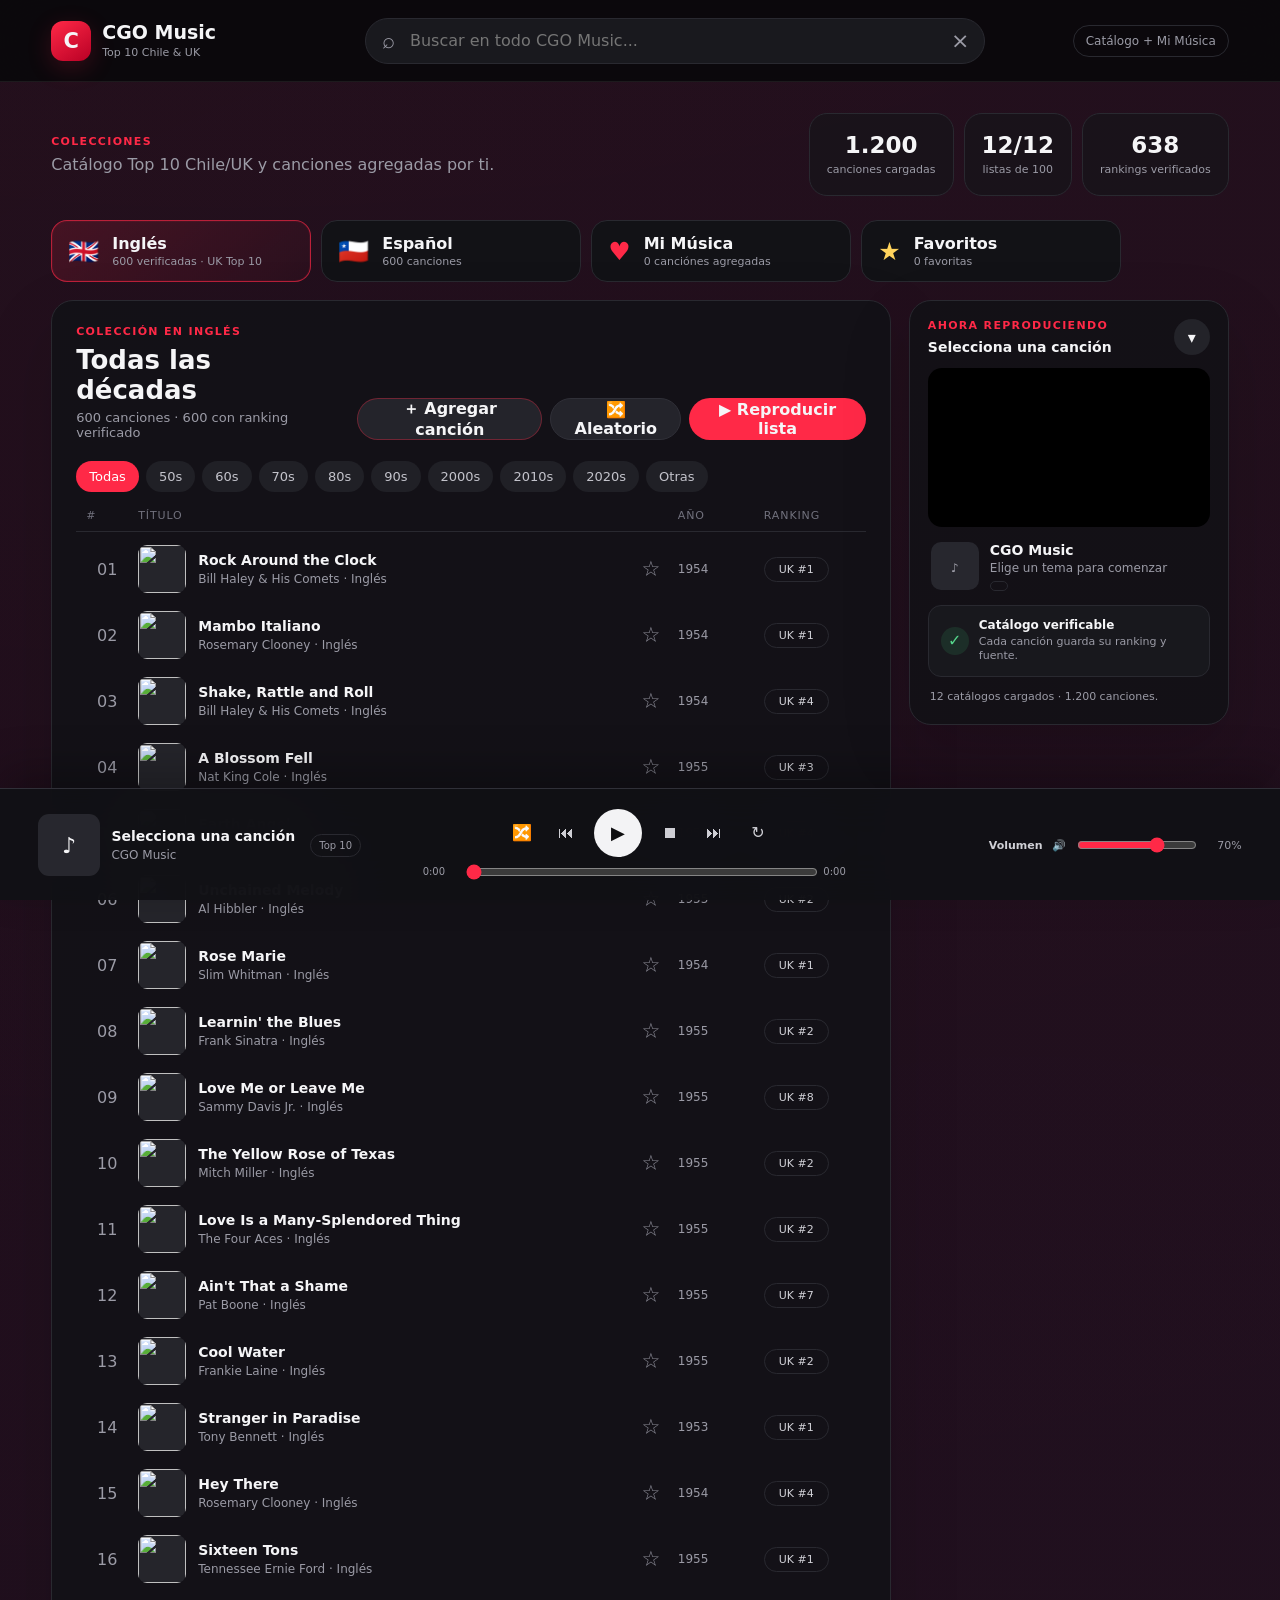
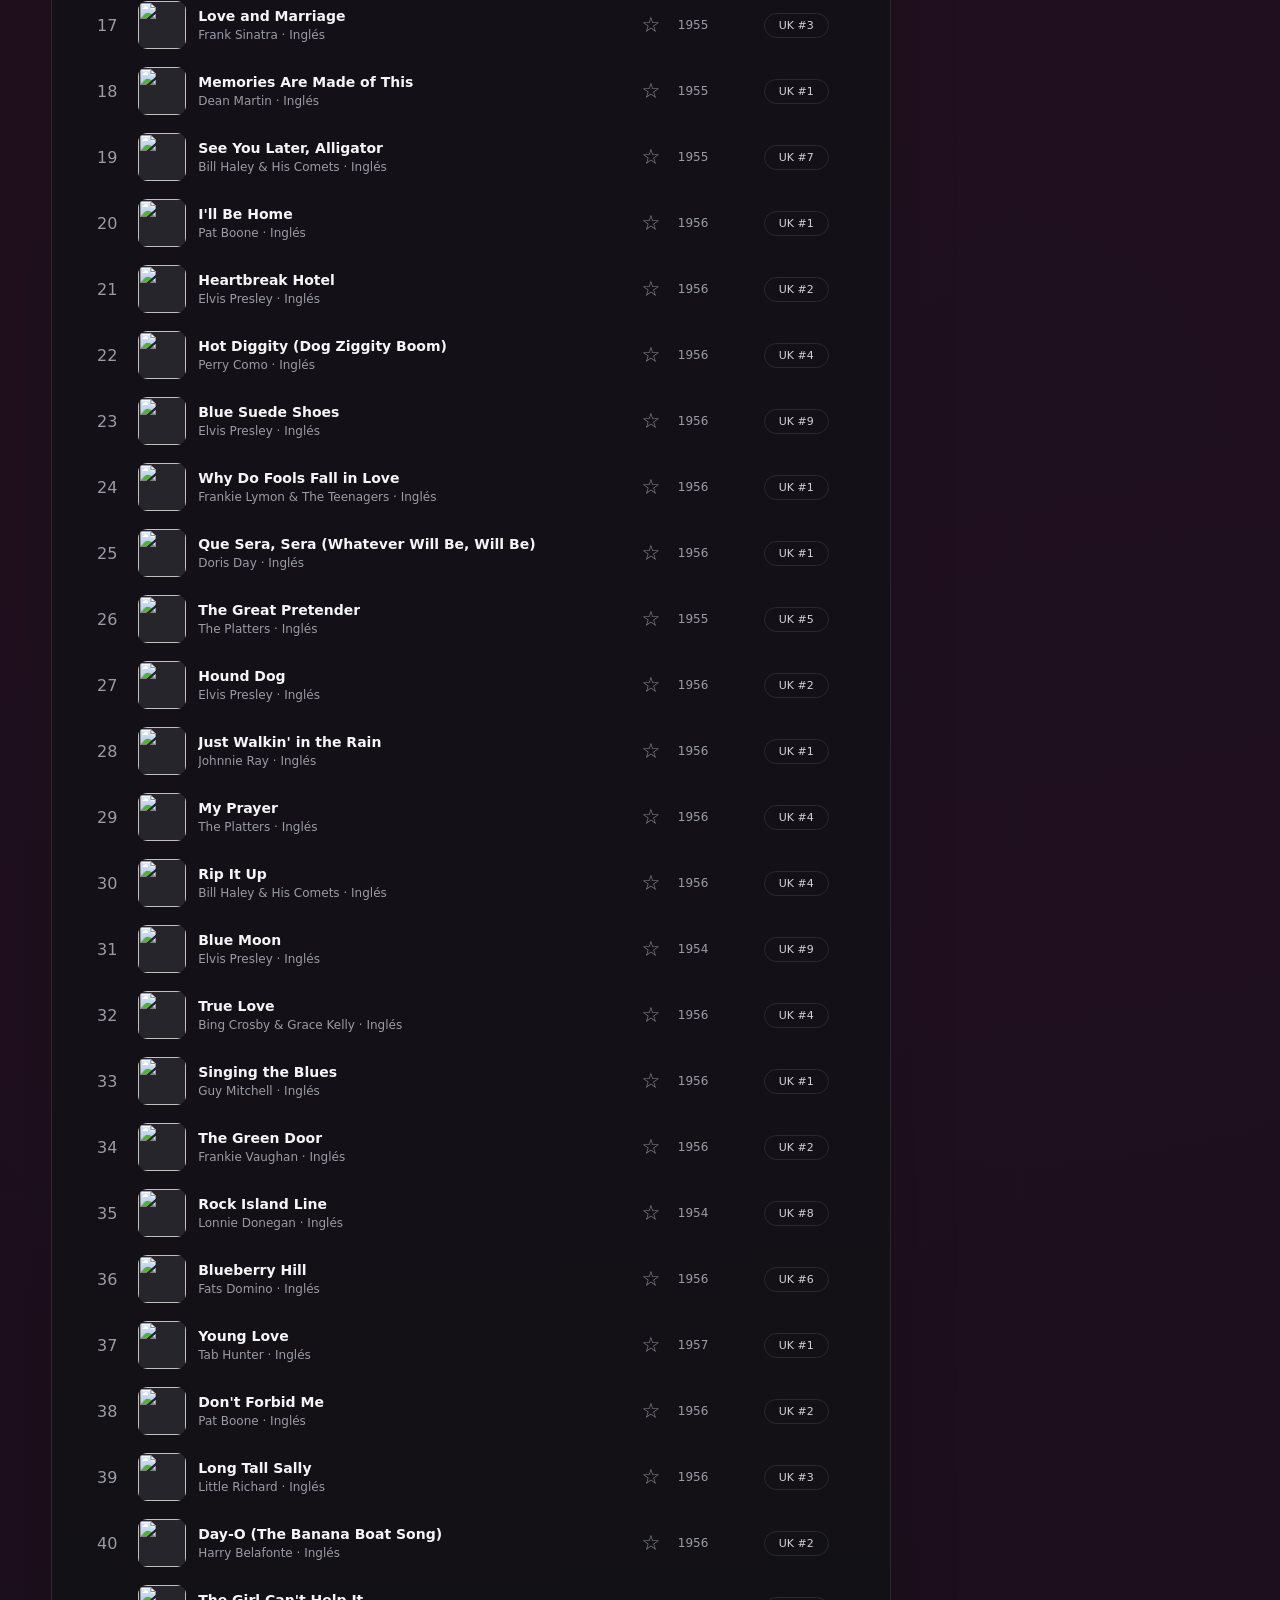
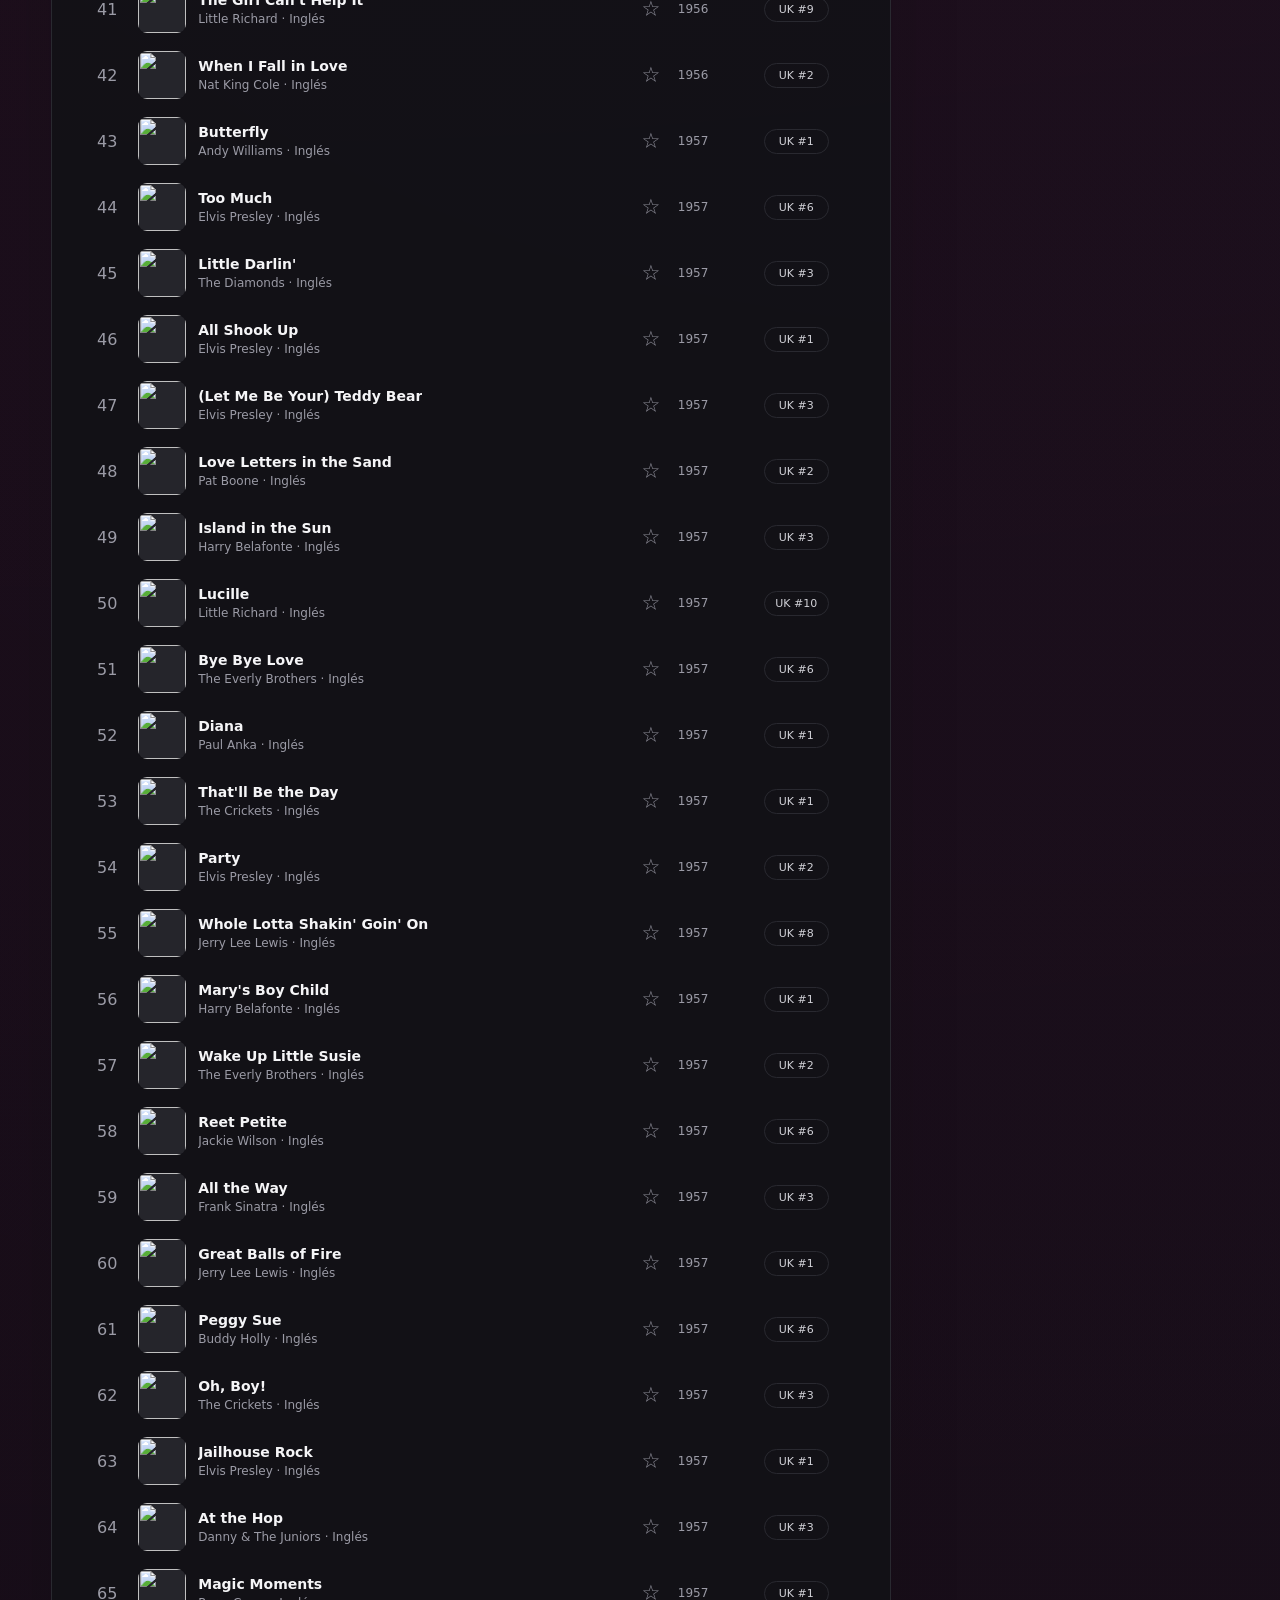
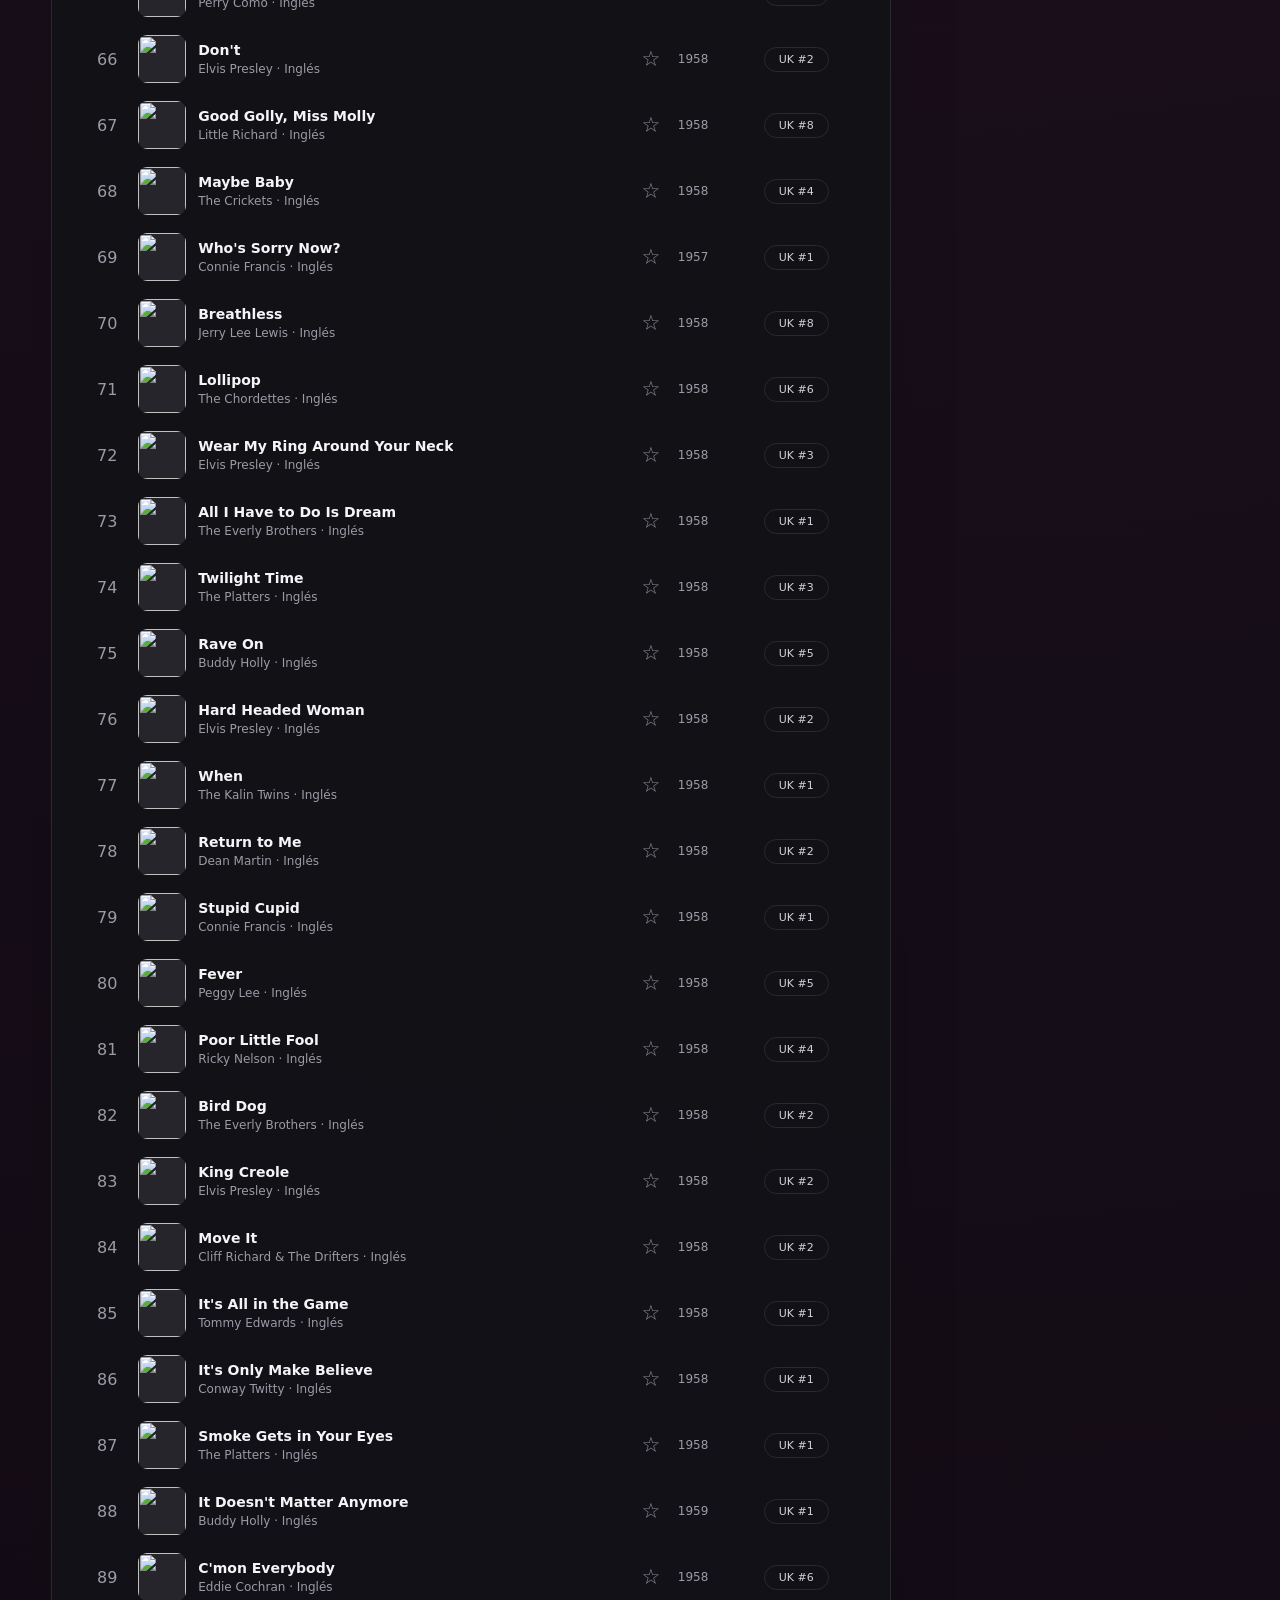
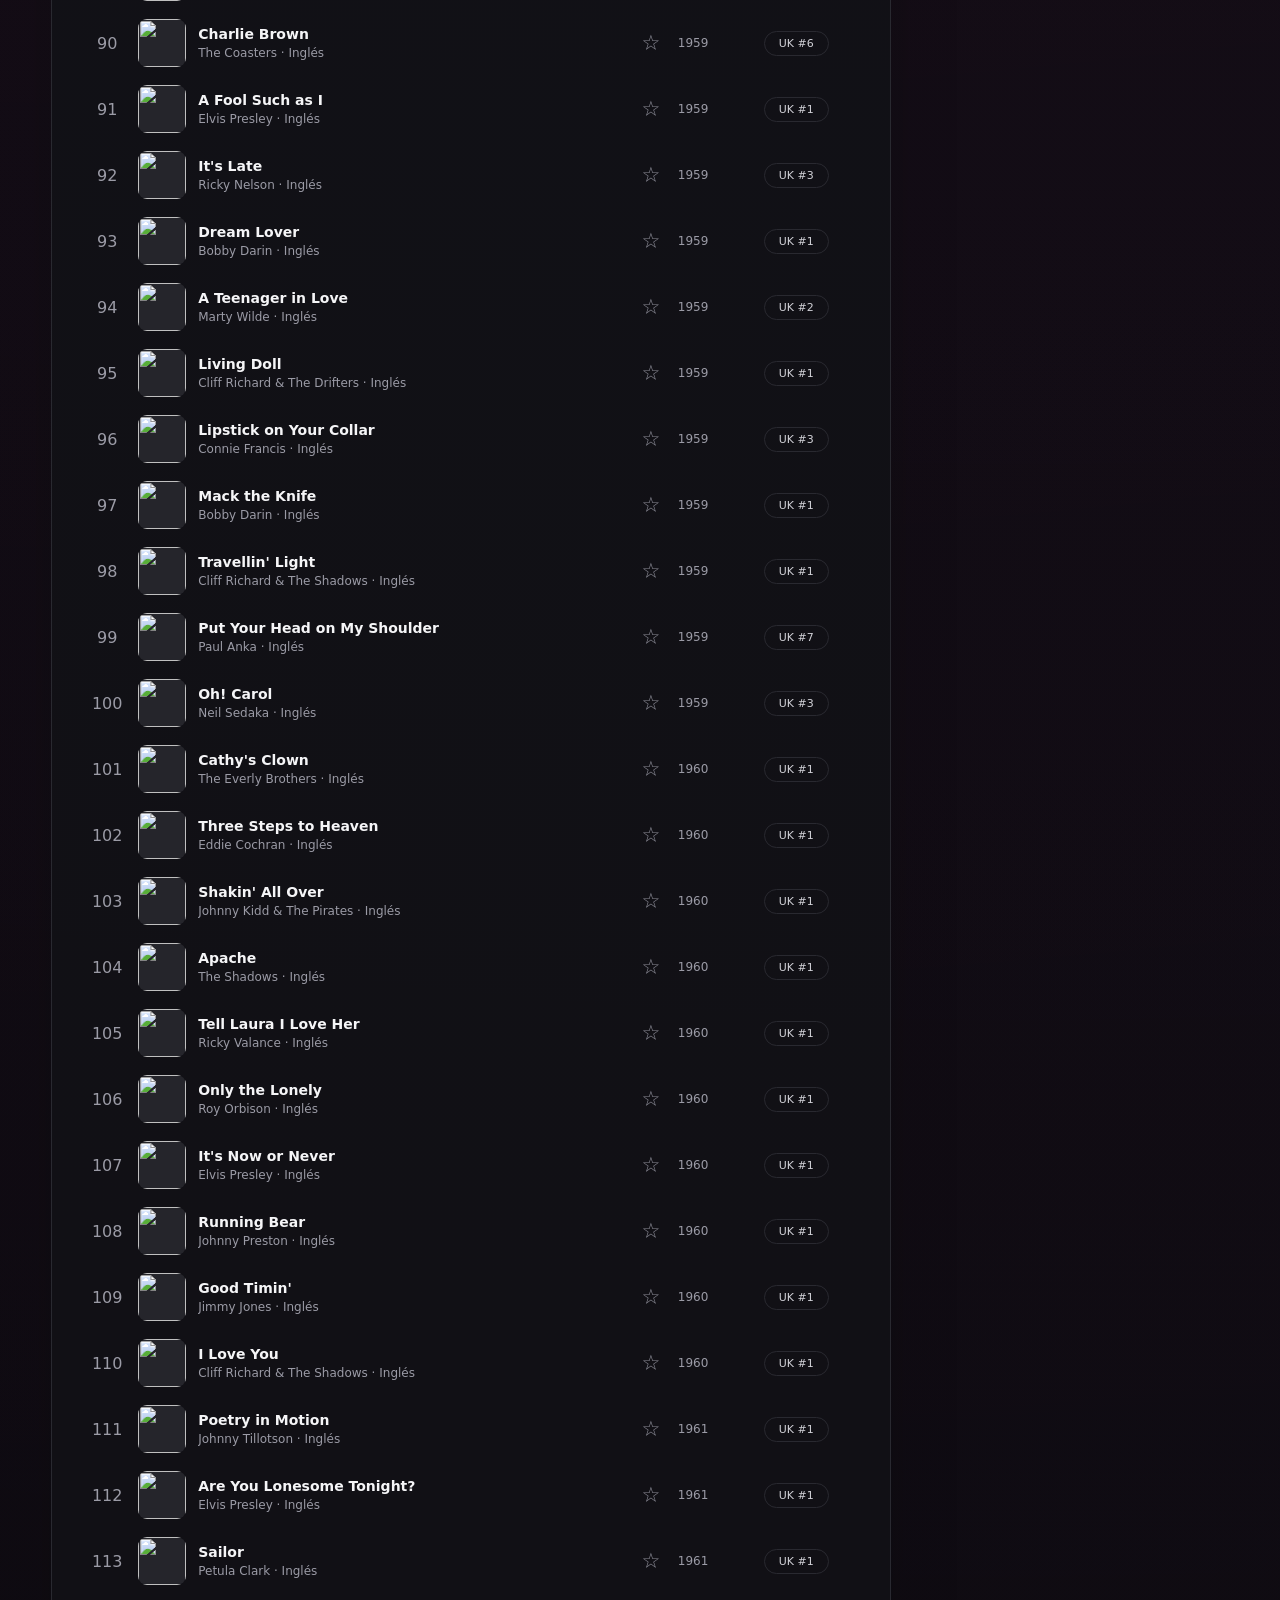
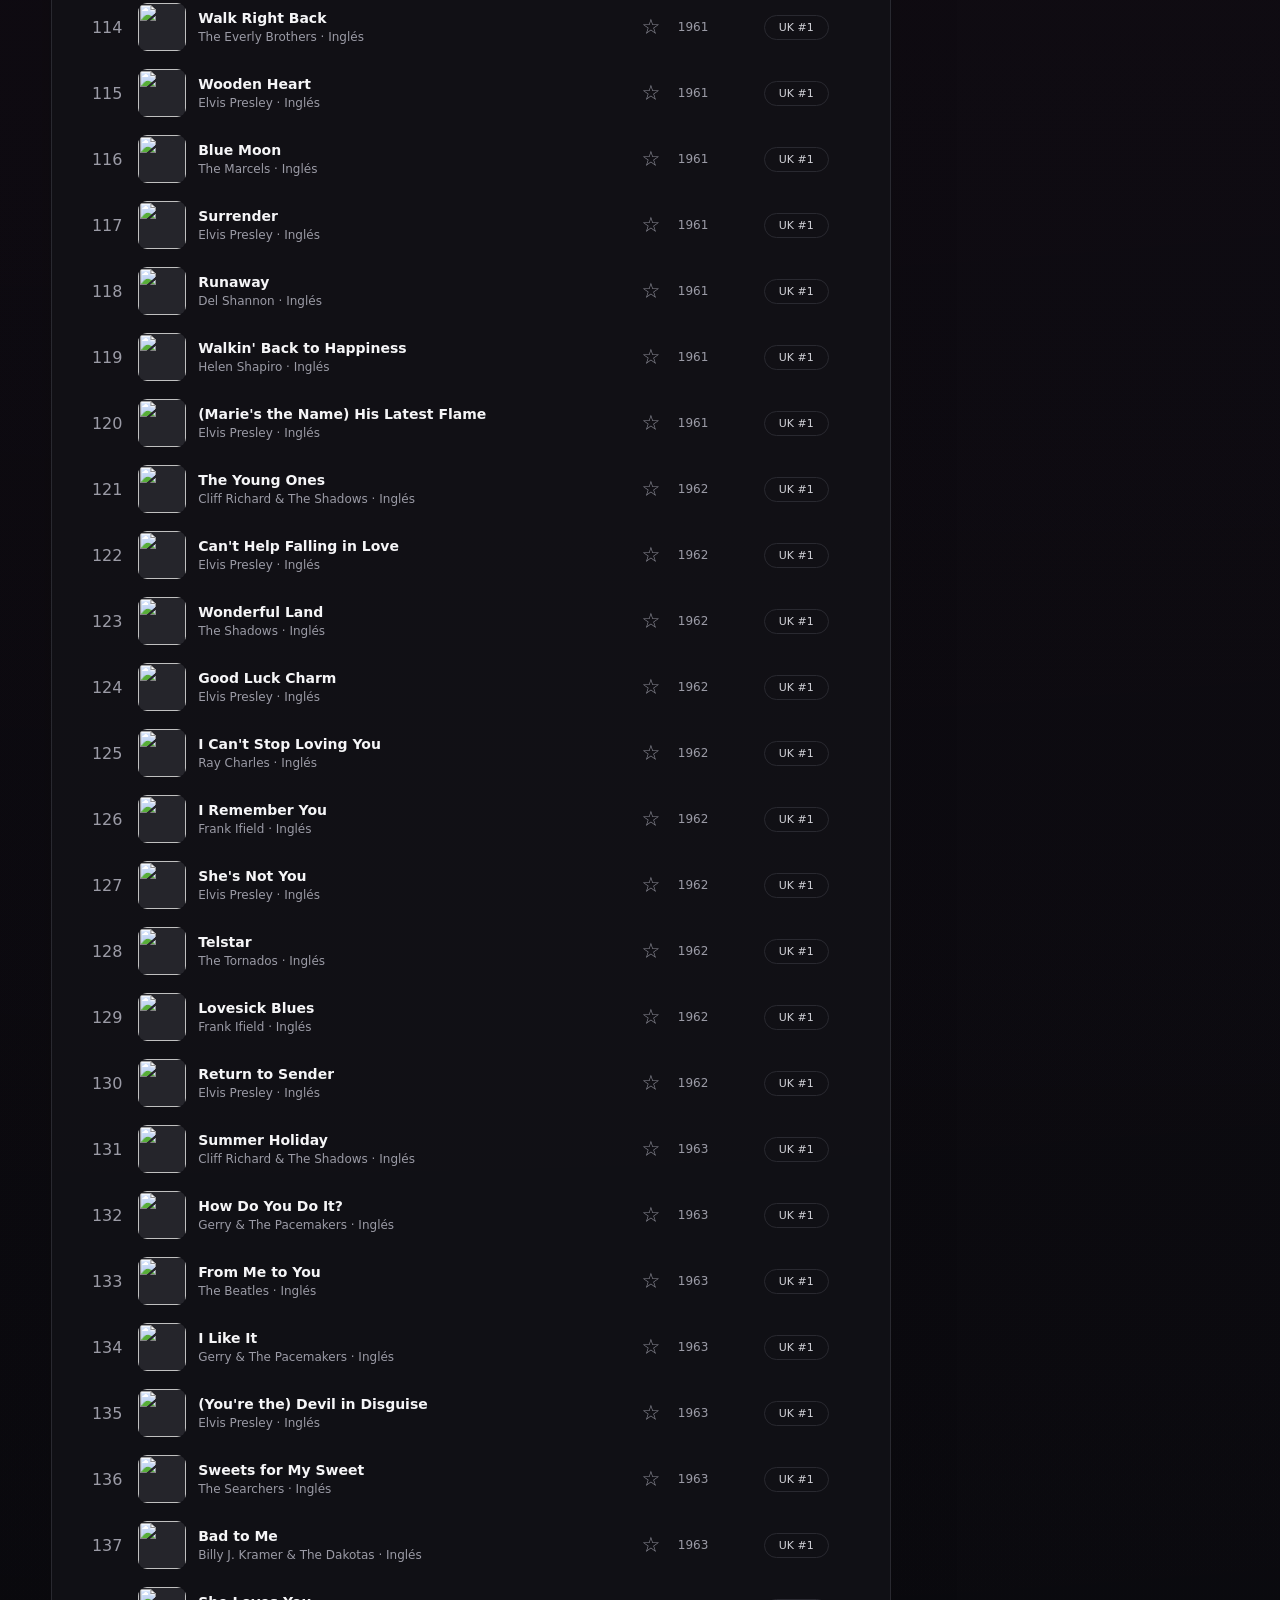
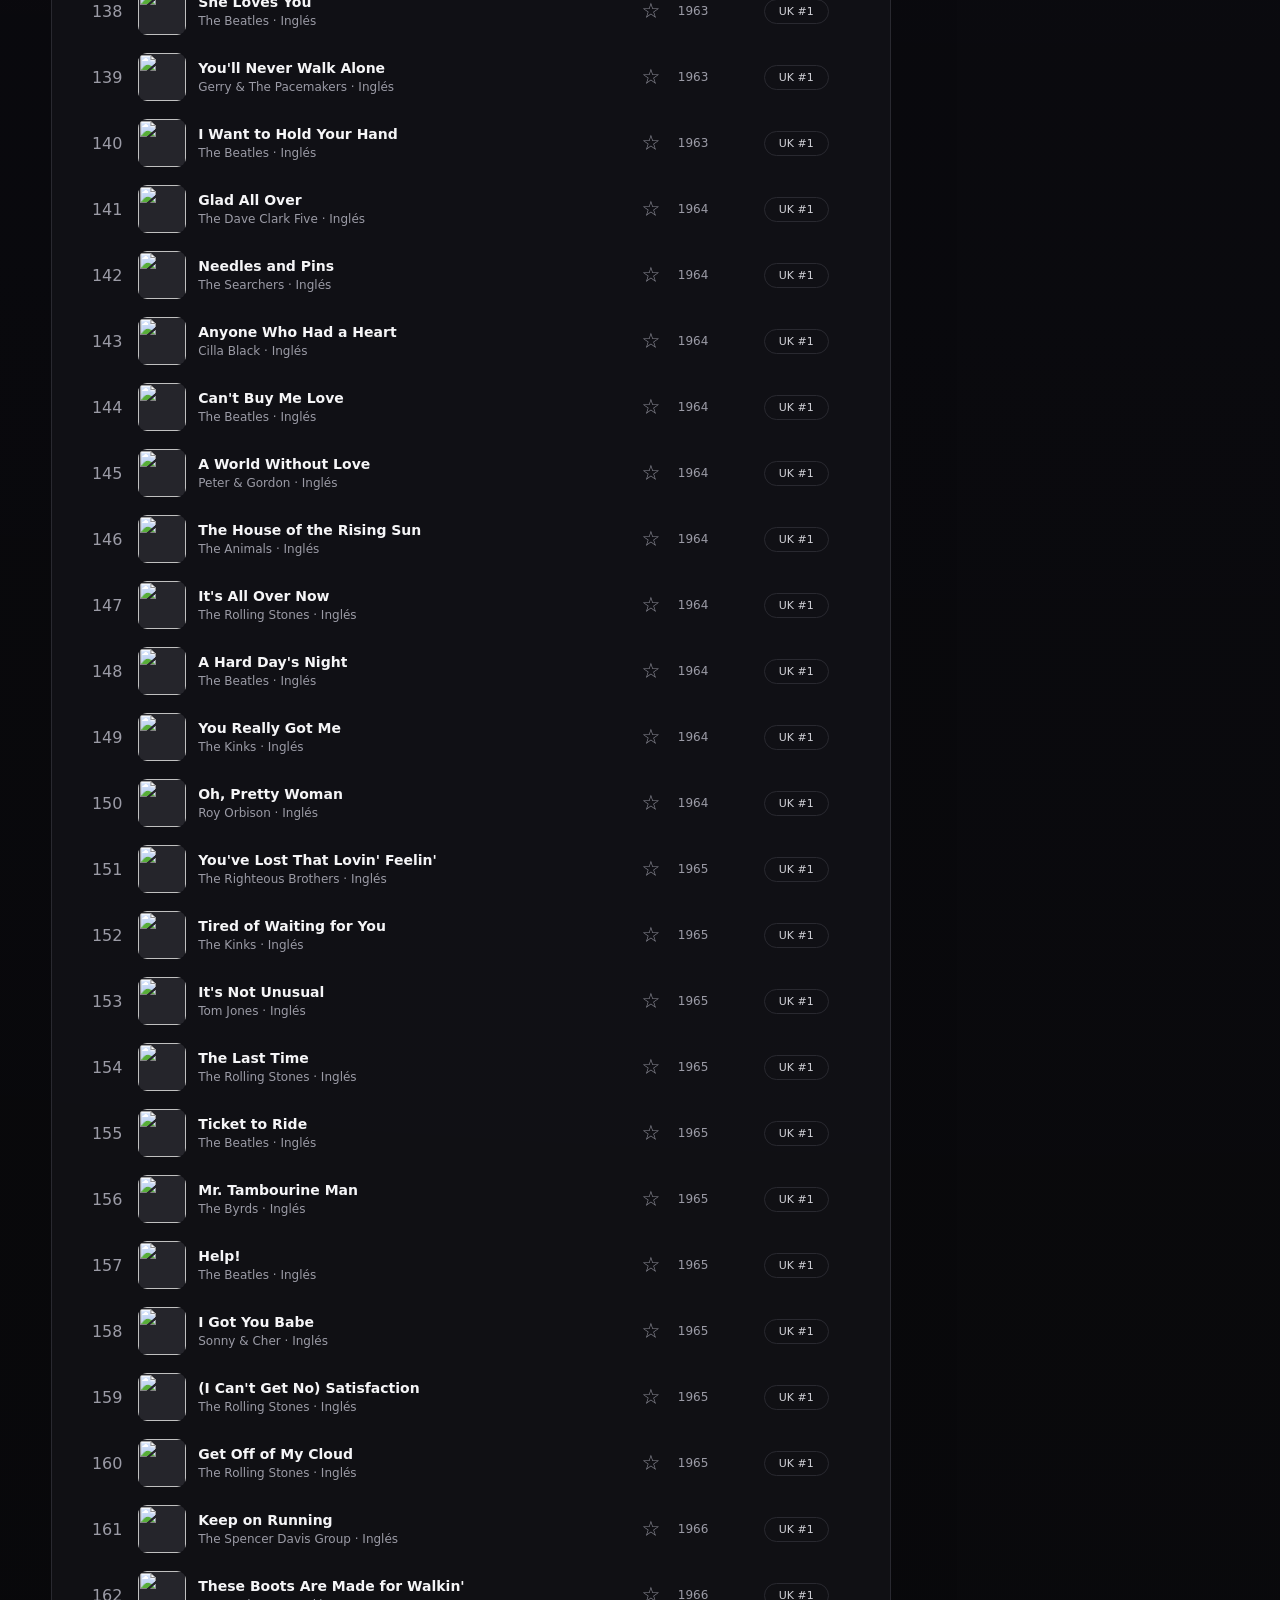
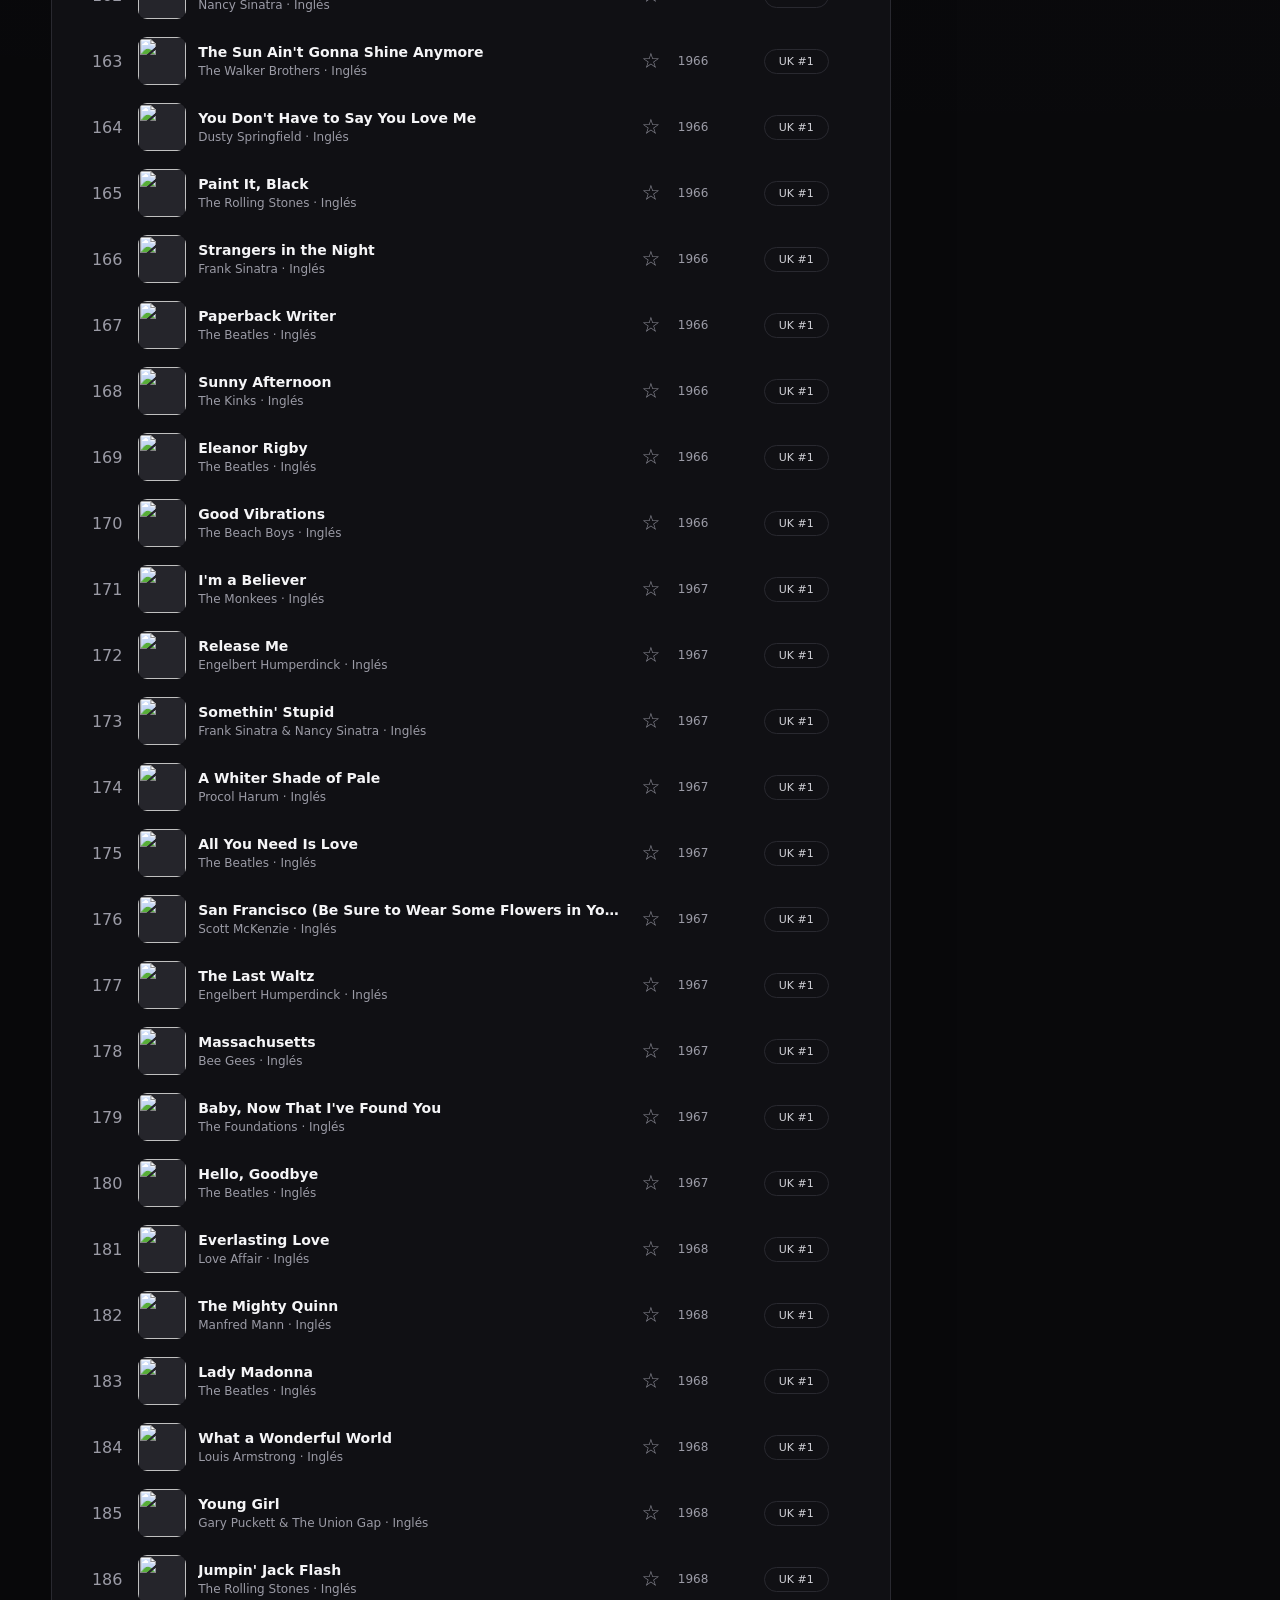
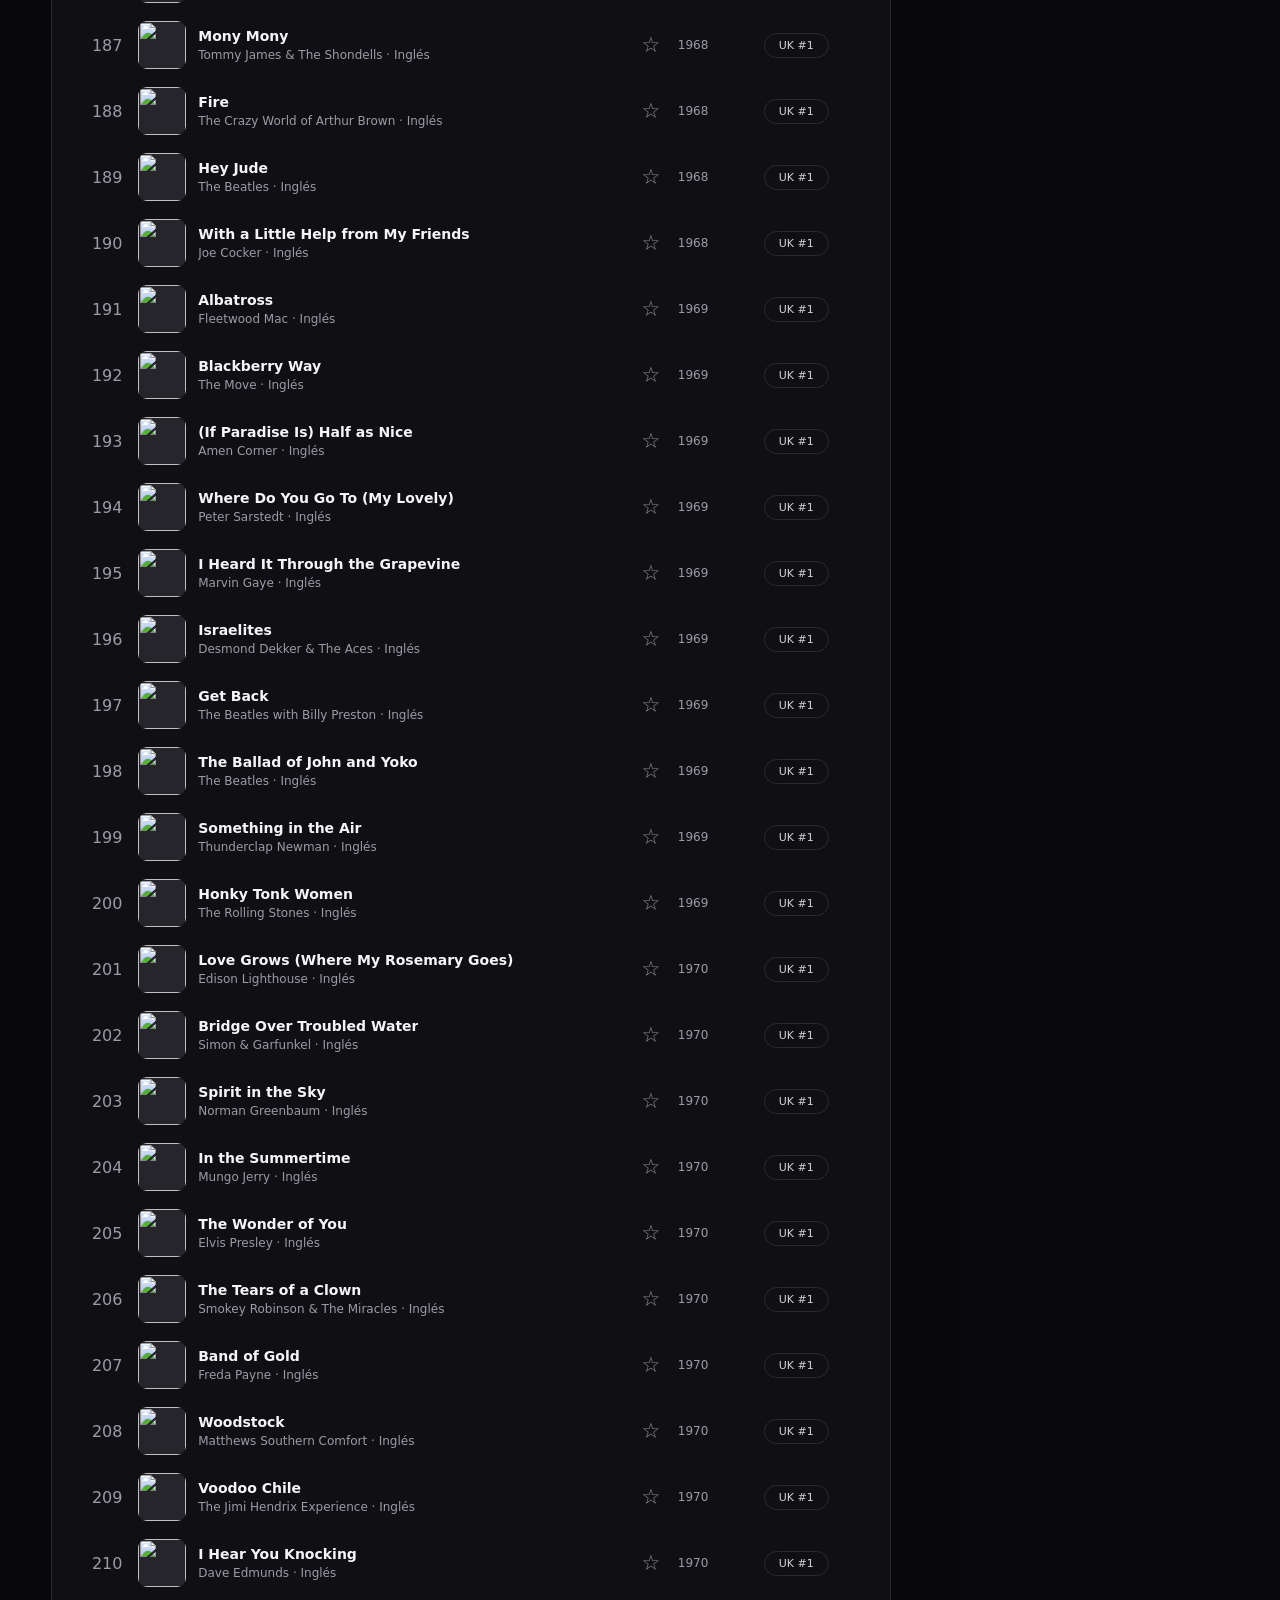
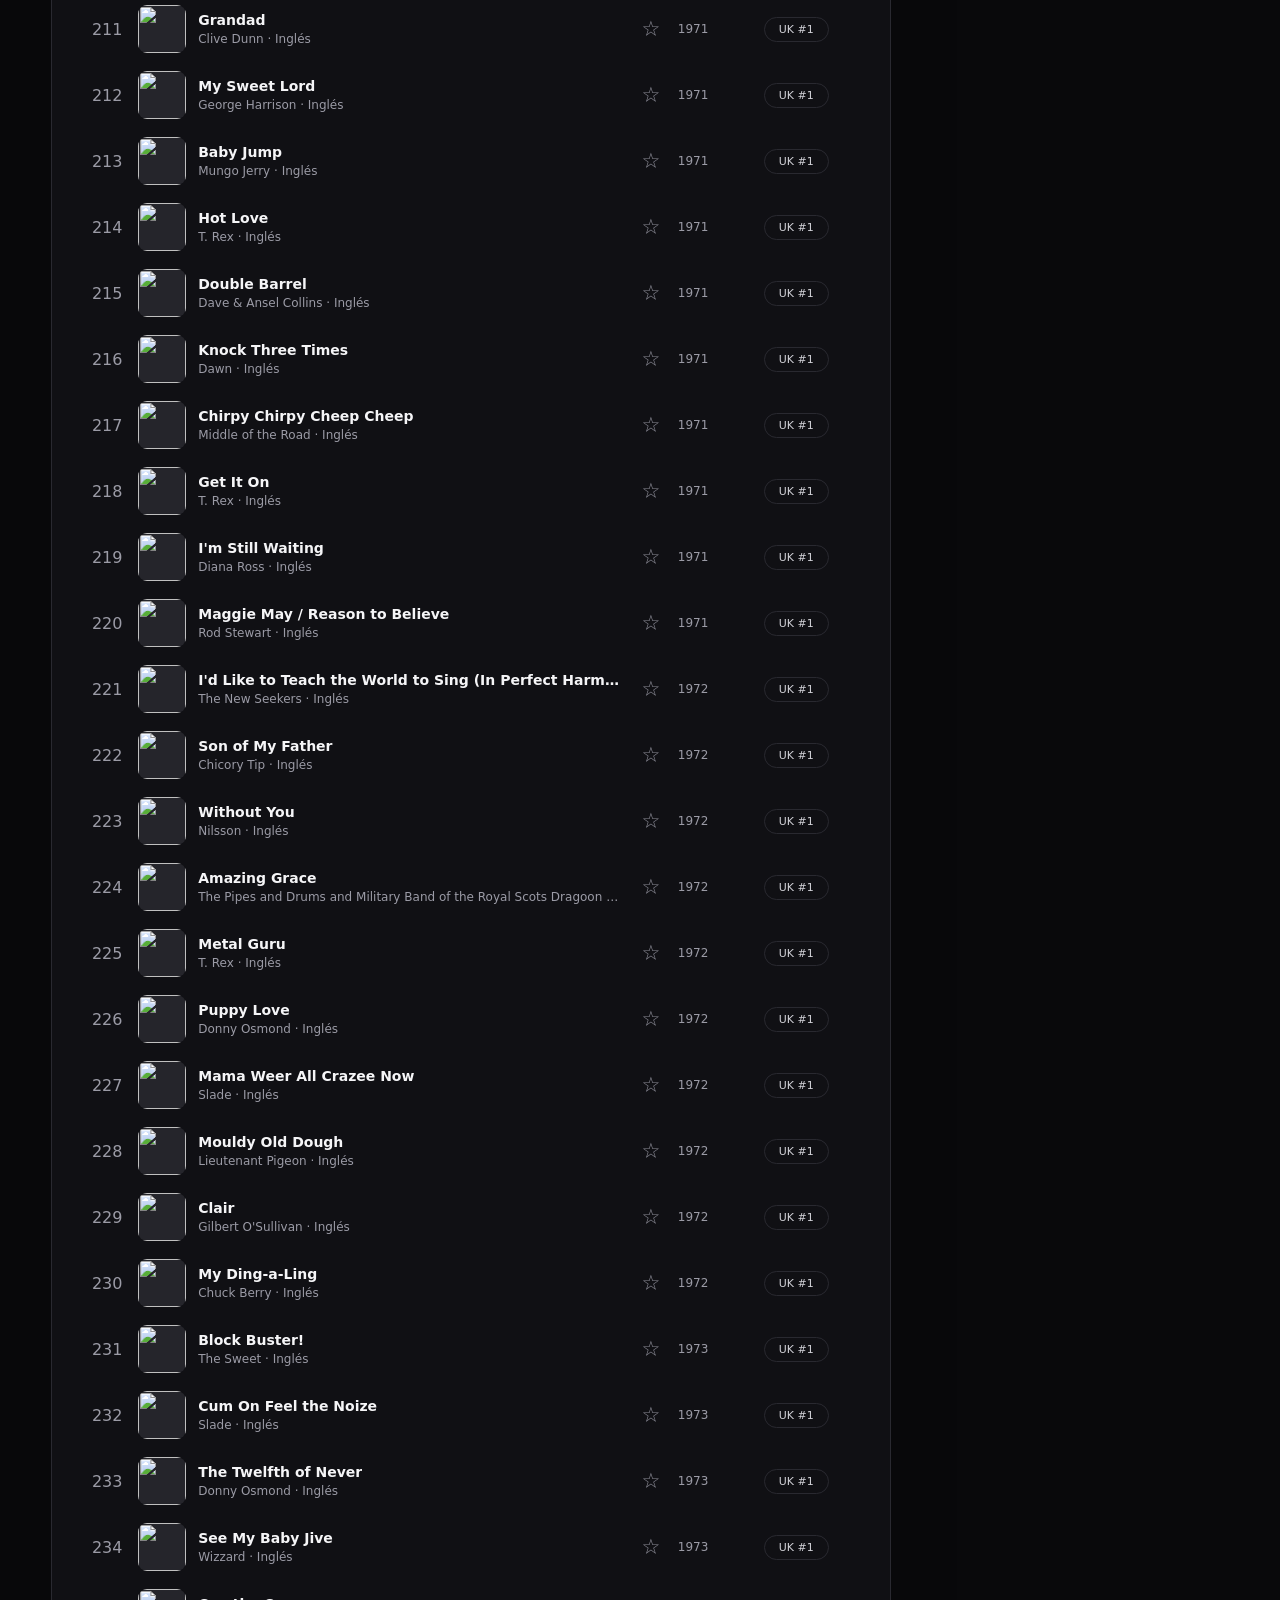
==== index.html @ b08fd357 "Add files via upload" ====
<!DOCTYPE html>
<html lang="es">
<head>
  <meta charset="UTF-8">
  <meta name="viewport" content="width=device-width, initial-scale=1.0">
  <meta name="referrer" content="strict-origin-when-cross-origin">
  <meta name="theme-color" content="#0b0b0e">
  <meta name="mobile-web-app-capable" content="yes">
  <meta name="apple-mobile-web-app-capable" content="yes">
  <meta name="apple-mobile-web-app-status-bar-style" content="black-translucent">
  <meta name="apple-mobile-web-app-title" content="CGO Music">
  <meta name="application-name" content="CGO Music">
  <meta name="description" content="CGO Music: catálogo musical por décadas con Mi Música y reproductor híbrido de audio y YouTube.">
  <title>CGO Music</title>
  <link rel="manifest" href="manifest.webmanifest">
  <link rel="apple-touch-icon" href="icons/apple-touch-icon.png">
  <link rel="icon" type="image/png" sizes="192x192" href="icons/icon-192.png">
  <link rel="stylesheet" href="css/styles.css">
</head>
<body>
  <header class="app-header">
    <a class="brand" href="#" aria-label="CGO Music">
      <span class="brand-mark">C</span>
      <span>
        <strong>CGO Music</strong>
        <small>Top 10 Chile & UK</small>
      </span>
    </a>

    <div class="search-wrap">
      <span class="search-icon">⌕</span>
      <input id="searchInput" type="search"
             placeholder="Buscar en todo CGO Music..."
             autocomplete="off" aria-label="Buscar canción o artista">
      <button id="clearSearchBtn" class="clear-search" type="button" title="Limpiar búsqueda">×</button>
    </div>

    <div class="header-badge">Catálogo + Mi Música</div>
  </header>

  <main class="app-main">
    <section class="hero">
      <div class="hero-copy">
        <span class="eyebrow">COLECCIONES</span>
        <p>Catálogo Top 10 Chile/UK y canciones agregadas por ti.</p>
      </div>
      <div class="hero-stats">
        <div><strong id="catalogTotal">0</strong><span>canciones cargadas</span></div>
        <div><strong id="catalogLists">0/12</strong><span>listas de 100</span></div>
        <div><strong id="verifiedTotal">0</strong><span>rankings verificados</span></div>
      </div>
    </section>

    <nav class="collection-tabs" aria-label="Colecciones por idioma">
      <button class="collection-tab active" data-language="english">
        <span class="flag">🇬🇧</span>
        <span><strong>Inglés</strong><small>600 verificadas · UK Top 10</small></span>
      </button>
      <button class="collection-tab" data-language="spanish">
        <span class="flag">🇨🇱</span>
        <span><strong>Español</strong><small>600 canciones</small></span>
      </button>
      <button class="collection-tab" data-language="custom">
        <span class="flag">♥</span>
        <span><strong>Mi Música</strong><small id="customTabCount">0 canciones agregadas</small></span>
      </button>
      <button class="collection-tab" data-language="favorites">
        <span class="flag">★</span>
        <span><strong>Favoritos</strong><small id="favoritesTabCount">0 favoritas</small></span>
      </button>
    </nav>

    <section class="content-grid">
      <div class="library-card">
        <div class="library-toolbar">
          <div>
            <span class="eyebrow" id="collectionEyebrow">COLECCIÓN EN INGLÉS</span>
            <h2 id="libraryTitle">Todas las décadas</h2>
            <p id="songCount">0 canciones</p>
          </div>
          <div class="toolbar-actions">
            <button id="addSongBtn" class="secondary-btn add-song-btn" type="button">＋ Agregar canción</button>
            <button id="importSongsBtn" class="secondary-btn personal-only-action" type="button" hidden>Importar JSON</button>
            <button id="exportSongsBtn" class="secondary-btn personal-only-action" type="button" hidden>Exportar JSON</button>
            <button id="shuffleAllBtn" class="secondary-btn" type="button">🔀 Aleatorio</button>
            <button id="playAllBtn" class="primary-btn" type="button">▶ Reproducir lista</button>
          </div>
        </div>

        <div class="decade-tabs" id="decadeTabs">
          <button class="decade active" data-decade="all">Todas</button>
          <button class="decade" data-decade="50s">50s</button>
          <button class="decade" data-decade="60s">60s</button>
          <button class="decade" data-decade="70s">70s</button>
          <button class="decade" data-decade="80s">80s</button>
          <button class="decade" data-decade="90s">90s</button>
          <button class="decade" data-decade="2000s">2000s</button>
          <button class="decade custom-decade" data-decade="2010s">2010s</button>
          <button class="decade custom-decade" data-decade="2020s">2020s</button>
          <button class="decade custom-decade" data-decade="other">Otras</button>
        </div>

        <div class="list-head">
          <span>#</span><span>Título</span><span>Año</span><span>Ranking</span>
        </div>
        <div id="songList" class="song-list"></div>

        <div id="emptyState" class="empty-state" hidden>
          <div class="empty-icon">♫</div>
          <h3>No encontramos canciones</h3>
          <p>Prueba otra década, colección o búsqueda.</p>
          <button id="emptyAddBtn" class="secondary-btn empty-add-btn" type="button" hidden>＋ Buscar en YouTube y agregar</button>
        </div>
      </div>

      <aside class="video-card">
        <div class="video-card-head">
          <div>
            <span class="eyebrow">AHORA REPRODUCIENDO</span>
            <strong id="sideTrackTitle">Selecciona una canción</strong>
          </div>
          <button id="toggleVideoBtn" class="icon-btn" type="button" title="Mostrar u ocultar video">▾</button>
        </div>

        <div id="videoArea" class="video-area">
          <div class="video-shell">
            <div id="player"></div>
          </div>
        </div>

        <div class="side-track-meta">
          <div class="side-thumb" id="sideThumb"><span>♪</span></div>
          <div>
            <strong id="sideTitle">CGO Music</strong>
            <span id="sideArtist">Elige un tema para comenzar</span>
            <span id="playbackSourceBadge" class="playback-source-badge" hidden></span>
          </div>
        </div>

        <div class="verification-box">
          <span id="verificationIcon" class="verified-dot">✓</span>
          <div class="verification-copy">
            <strong id="verificationTitle">Catálogo verificable</strong>
            <span id="verificationText">Cada canción guarda su ranking y fuente.</span>
            <a id="verificationLink" class="verification-link" href="#" target="_blank" rel="noopener noreferrer" style="display:none">
              Ver fuente del ranking ↗
            </a>
          </div>
        </div>

        <p id="status" class="status">Cargando catálogo...</p>
      </aside>
    </section>
  </main>


  <dialog id="customSongDialog" class="song-dialog">
    <form id="customSongForm" class="song-dialog-card" method="dialog" novalidate>
      <div class="song-dialog-head">
        <div>
          <span class="eyebrow">MI MÚSICA</span>
          <h2 id="customSongDialogTitle">Buscar y agregar canción</h2>
        </div>
        <button id="closeSongDialogBtn" class="dialog-close" type="button" aria-label="Cerrar">×</button>
      </div>

      <p id="customSongDialogHelp" class="song-dialog-help">
        Escribe el nombre de la canción o artista. CGO Music buscará 5 videos reproducibles y podrás agregar uno o varios sin salir de la aplicación.
      </p>

      <section id="youtubeSearchMode" class="youtube-search-mode">
        <div class="youtube-search-row">
          <label class="field youtube-search-field">
            <span>Buscar en YouTube</span>
            <input id="youtubeSearchQuery" type="search" maxlength="180" autocomplete="off"
                   placeholder="Ej.: Depeche Mode Enjoy the Silence">
          </label>
          <button id="youtubeSearchBtn" class="primary-btn" type="button">Buscar</button>
        </div>

        <div id="youtubeSearchResults" class="youtube-search-results" aria-live="polite"></div>

        <details id="youtubeApiDetails" class="api-key-details">
          <summary>Configurar búsqueda de YouTube</summary>
          <div class="api-key-body">
            <p>La búsqueda usa YouTube Data API v3. La clave se guarda sólo en este dispositivo y no se incluye al exportar tus canciones o favoritos.</p>
            <div class="api-key-row">
              <input id="youtubeApiKey" type="password" autocomplete="off" placeholder="Pega tu API key de YouTube Data API v3">
              <button id="saveYoutubeApiKeyBtn" class="secondary-btn" type="button">Guardar clave</button>
              <button id="clearYoutubeApiKeyBtn" class="secondary-btn" type="button">Borrar</button>
            </div>
            <small id="youtubeApiKeyStatus"></small>
          </div>
        </details>

        <details id="directUrlDetails" class="manual-song-details compact-details">
          <summary>También puedo agregar pegando una URL</summary>
          <div class="direct-url-body">
            <label class="field youtube-field auto-youtube-field">
              <span>URL de YouTube</span>
              <input id="customYoutubeUrl" name="youtubeUrl" type="url" inputmode="url"
                     placeholder="https://www.youtube.com/watch?v=..." autocomplete="off">
              <small id="youtubeAutoHint">Si ya tienes una URL, pégala aquí y CGO Music la registrará automáticamente.</small>
            </label>
          </div>
        </details>
      </section>

      <details id="manualSongDetails" class="manual-song-details edit-song-details">
        <summary>Revisar o editar datos</summary>
        <div class="song-form-grid manual-song-grid">
          <label class="field field-wide">
            <span>Título *</span>
            <input id="customTitle" name="title" type="text" maxlength="180" autocomplete="off">
          </label>
          <label class="field field-wide">
            <span>Artista *</span>
            <input id="customArtist" name="artist" type="text" maxlength="180" autocomplete="off">
          </label>
          <label class="field">
            <span>Año</span>
            <input id="customYear" name="year" type="number" min="1900" max="2100" inputmode="numeric">
          </label>
          <label class="field">
            <span>Idioma</span>
            <select id="customLanguage" name="language">
              <option value="english">Inglés</option>
              <option value="spanish">Español</option>
            </select>
          </label>
          <label class="field field-wide">
            <span>Década</span>
            <select id="customDecade" name="decade">
              <option value="50s">50s</option>
              <option value="60s">60s</option>
              <option value="70s">70s</option>
              <option value="80s">80s</option>
              <option value="90s">90s</option>
              <option value="2000s">2000s</option>
              <option value="2010s">2010s</option>
              <option value="2020s">2020s</option>
              <option value="other">Otra</option>
            </select>
          </label>
          <label class="field field-wide advanced-field">
            <span>Audio directo (opcional)</span>
            <input id="customAudioUrl" name="audioUrl" type="url" inputmode="url" placeholder="https://.../cancion.m4a">
            <small>Si existe, CGO Music lo usará primero y podrá continuar con la pantalla bloqueada.</small>
          </label>
          <label class="field field-wide advanced-field">
            <span>Carátula</span>
            <input id="customArtworkUrl" name="artworkUrl" type="url" inputmode="url" placeholder="https://.../caratula.jpg">
          </label>
        </div>
      </details>

      <p id="customSongFormStatus" class="form-status" aria-live="polite"></p>

      <div class="song-dialog-actions">
        <button id="cancelSongBtn" class="secondary-btn" type="button">Cancelar</button>
        <button id="saveSongBtn" class="primary-btn" type="submit" disabled>Agregar seleccionadas</button>
      </div>
    </form>
  </dialog>

  <input id="importSongsInput" type="file" accept="application/json,.json" hidden>

  <section class="player-dock" aria-label="Reproductor">
    <div class="dock-track">
      <div class="dock-thumb" id="dockThumb"><span>♪</span></div>
      <div class="dock-track-text">
        <strong id="nowTitle">Selecciona una canción</strong>
        <span id="nowArtist">CGO Music</span>
      </div>
      <span id="trackBadge" class="rank-badge">Top 10</span>
    </div>

    <div class="dock-center">
      <div class="dock-controls">
        <button id="shuffleBtn" class="dock-icon-btn" type="button" title="Aleatorio">🔀</button>
        <button id="prevBtn" class="dock-icon-btn" type="button" title="Anterior">⏮</button>
        <button id="playPauseBtn" class="dock-play-btn" type="button" title="Play / Pausa">▶</button>
        <button id="stopBtn" class="dock-icon-btn" type="button" title="Stop">⏹</button>
        <button id="nextBtn" class="dock-icon-btn" type="button" title="Siguiente">⏭</button>
        <button id="repeatBtn" class="dock-icon-btn" type="button" title="Repetir lista">↻</button>
      </div>

      <div class="progress-row">
        <span id="currentTime">0:00</span>
        <input id="progress" type="range" min="0" max="100" value="0" aria-label="Progreso">
        <span id="duration">0:00</span>
      </div>
    </div>

    <div class="dock-volume">
      <span class="volume-label">Volumen</span>
      <span aria-hidden="true">🔊</span>
      <input id="volume" type="range" min="0" max="100" value="70" aria-label="Volumen">
      <span id="volumeValue" class="volume-value">70%</span>
    </div>
  </section>

  <div class="metadata-player-host" aria-hidden="true"><div id="metadataPlayer"></div></div>
  <audio id="audioPlayer" preload="metadata" playsinline></audio>
  <script src="https://www.youtube.com/iframe_api"></script>
  <script src="js/app.js"></script>
</body>
</html>
---- css/styles.css ----
* { box-sizing: border-box; }

:root {
  color-scheme: dark;
  --bg: #09090b;
  --panel: #121216;
  --panel-soft: #18181e;
  --panel-hover: #202027;
  --border: #292930;
  --text: #f5f5f7;
  --muted: #9b9ba6;
  --muted-2: #71717d;
  --accent: #ff2947;
  --accent-hover: #ff4861;
  --player-h: 112px;
  --radius: 22px;
}

html { scroll-behavior: smooth; }

body {
  margin: 0;
  min-width: 320px;
  min-height: 100vh;
  padding-bottom: calc(var(--player-h) + 24px);
  background:
    radial-gradient(circle at 18% -5%, rgba(255,41,71,.11), transparent 28%),
    radial-gradient(circle at 80% 5%, rgba(90,80,255,.07), transparent 25%),
    var(--bg);
  color: var(--text);
  font-family: Inter, ui-sans-serif, system-ui, -apple-system, BlinkMacSystemFont, "Segoe UI", sans-serif;
}

button, input { font: inherit; }
button { border: 0; color: inherit; cursor: pointer; }
button:focus-visible, input:focus-visible { outline: 2px solid #fff; outline-offset: 2px; }

.app-header {
  position: sticky;
  top: 0;
  z-index: 30;
  height: 82px;
  display: grid;
  grid-template-columns: 230px minmax(260px, 620px) 160px;
  justify-content: space-between;
  align-items: center;
  gap: 24px;
  padding: 0 4vw;
  background: rgba(9,9,11,.88);
  border-bottom: 1px solid rgba(255,255,255,.07);
  backdrop-filter: blur(22px);
}

.brand {
  display: flex;
  gap: 11px;
  align-items: center;
  color: var(--text);
  text-decoration: none;
}
.brand-mark {
  width: 40px;
  height: 40px;
  display: grid;
  place-items: center;
  border-radius: 12px;
  background: linear-gradient(145deg, var(--accent), #b90025);
  font-size: 21px;
  font-weight: 900;
  box-shadow: 0 7px 24px rgba(255,41,71,.18);
}
.brand strong { display: block; font-size: 19px; line-height: 1.1; }
.brand small { display: block; margin-top: 4px; color: var(--muted); font-size: 11px; }

.search-wrap {
  position: relative;
  width: 100%;
}
.search-wrap input {
  width: 100%;
  height: 46px;
  padding: 0 44px;
  border: 1px solid var(--border);
  border-radius: 999px;
  background: #19191e;
  color: var(--text);
}
.search-wrap input:focus {
  border-color: #4a4a55;
  background: #1d1d23;
}
.search-icon {
  position: absolute;
  left: 17px;
  top: 50%;
  transform: translateY(-52%);
  color: var(--muted);
  font-size: 22px;
}
.clear-search {
  position: absolute;
  right: 10px;
  top: 50%;
  transform: translateY(-50%);
  width: 30px;
  height: 30px;
  border-radius: 50%;
  background: transparent;
  color: var(--muted);
  font-size: 22px;
}
.clear-search:hover { color: white; background: #2b2b31; }
.header-badge {
  justify-self: end;
  padding: 8px 12px;
  border: 1px solid var(--border);
  border-radius: 999px;
  color: var(--muted);
  font-size: 12px;
}

.app-main {
  width: min(1440px, 92vw);
  margin: 0 auto;
}
.hero {
  min-height: 138px;
  display: flex;
  align-items: center;
  justify-content: space-between;
  gap: 40px;
  padding: 24px 0 18px;
}
.eyebrow {
  display: block;
  margin-bottom: 7px;
  color: var(--accent);
  font-size: 11px;
  font-weight: 800;
  letter-spacing: .12em;
}
.hero h1 {
  max-width: 690px;
  margin: 0;
  font-size: clamp(34px, 4.4vw, 62px);
  line-height: .98;
  letter-spacing: -.045em;
}
.hero p {
  margin: 4px 0 0;
  color: var(--muted);
  font-size: 16px;
}
.hero-stats {
  display: flex;
  gap: 10px;
}
.hero-stats div {
  min-width: 105px;
  padding: 18px 17px;
  border: 1px solid var(--border);
  border-radius: 18px;
  background: rgba(20,20,25,.65);
  text-align: center;
}
.hero-stats strong { display: block; font-size: 23px; }
.hero-stats span { color: var(--muted); font-size: 11px; }

.collection-tabs {
  display: grid;
  grid-template-columns: repeat(4, minmax(0, 260px));
  gap: 10px;
  margin-bottom: 18px;
}
.collection-tab {
  display: flex;
  align-items: center;
  gap: 13px;
  padding: 13px 16px;
  border: 1px solid var(--border);
  border-radius: 16px;
  background: var(--panel);
  text-align: left;
}
.collection-tab:hover { background: var(--panel-hover); }
.collection-tab.active {
  border-color: rgba(255,41,71,.65);
  background: linear-gradient(140deg, rgba(255,41,71,.16), rgba(255,41,71,.035));
  box-shadow: inset 0 0 0 1px rgba(255,41,71,.08);
}
.collection-tab .flag { font-size: 25px; }
.collection-tab strong { display: block; }
.collection-tab small { display: block; margin-top: 2px; color: var(--muted); font-size: 11px; }

.content-grid {
  display: grid;
  grid-template-columns: minmax(0, 1.45fr) minmax(320px, .55fr);
  gap: 18px;
  align-items: start;
}
.library-card, .video-card {
  border: 1px solid var(--border);
  border-radius: var(--radius);
  background: rgba(18,18,22,.88);
  box-shadow: 0 28px 70px rgba(0,0,0,.15);
}
.library-card { padding: 24px; min-height: 470px; }
.video-card {
  position: sticky;
  top: 101px;
  padding: 18px;
}

.library-toolbar {
  display: flex;
  justify-content: space-between;
  gap: 24px;
  align-items: flex-end;
}
.library-toolbar h2 { margin: 0; font-size: 26px; }
.library-toolbar p { margin: 5px 0 0; color: var(--muted); font-size: 13px; }
.toolbar-actions { display: flex; gap: 8px; }
.primary-btn, .secondary-btn {
  height: 42px;
  padding: 0 16px;
  border-radius: 999px;
  font-weight: 650;
}
.primary-btn { background: var(--accent); }
.primary-btn:hover { background: var(--accent-hover); }
.secondary-btn { background: #24242b; border: 1px solid #303038; }
.secondary-btn:hover { background: #2d2d35; }

.decade-tabs {
  display: flex;
  gap: 7px;
  overflow-x: auto;
  margin: 21px 0 15px;
  padding-bottom: 2px;
  scrollbar-width: none;
}
.decade-tabs::-webkit-scrollbar { display: none; }
.decade {
  flex: 0 0 auto;
  padding: 8px 13px;
  border-radius: 999px;
  background: #202026;
  color: #c3c3cb;
  font-size: 13px;
}
.decade:hover { background: #2a2a31; color: white; }
.decade.active { background: var(--accent); color: white; }

.list-head, .song-row {
  display: grid;
  grid-template-columns: 42px minmax(0, 1fr) 76px 92px;
  gap: 10px;
  align-items: center;
}
.list-head {
  padding: 0 10px 9px;
  border-bottom: 1px solid var(--border);
  color: var(--muted-2);
  font-size: 11px;
  text-transform: uppercase;
  letter-spacing: .08em;
}
.song-list { padding-top: 4px; }
.song-row {
  width: 100%;
  min-height: 66px;
  padding: 8px 10px;
  border-radius: 12px;
  background: transparent;
  text-align: left;
}
.song-row:hover { background: #1c1c22; }
.song-row.active {
  background: linear-gradient(90deg, rgba(255,41,71,.17), rgba(255,41,71,.035));
}
.song-index {
  color: var(--muted);
  text-align: center;
  font-variant-numeric: tabular-nums;
}
.song-title-wrap {
  display: flex;
  align-items: center;
  gap: 12px;
  min-width: 0;
}
.song-thumb {
  position: relative;
  flex: 0 0 48px;
  width: 48px;
  height: 48px;
  overflow: hidden;
  border-radius: 9px;
  background: #25252b;
}
.song-thumb img { width: 100%; height: 100%; object-fit: cover; display: block; }
.song-thumb .play-overlay {
  position: absolute;
  inset: 0;
  display: grid;
  place-items: center;
  background: rgba(0,0,0,.48);
  opacity: 0;
  transition: opacity .15s;
}
.song-row:hover .play-overlay, .song-row.active .play-overlay { opacity: 1; }
.song-copy { min-width: 0; }
.song-copy strong {
  display: block;
  overflow: hidden;
  color: var(--text);
  text-overflow: ellipsis;
  white-space: nowrap;
  font-size: 14px;
}
.song-copy span {
  display: block;
  margin-top: 4px;
  overflow: hidden;
  color: var(--muted);
  text-overflow: ellipsis;
  white-space: nowrap;
  font-size: 12px;
}
.song-year { color: var(--muted); font-size: 12px; }
.peak {
  justify-self: start;
  min-width: 65px;
  padding: 5px 8px;
  border: 1px solid var(--border);
  border-radius: 999px;
  color: #d1d1d7;
  text-align: center;
  font-size: 11px;
}

.empty-state {
  padding: 62px 20px;
  text-align: center;
  color: var(--muted);
}
.empty-state h3 { margin: 8px 0 4px; color: var(--text); }
.empty-state p { margin: 0; }
.empty-icon { font-size: 34px; }

.video-card-head {
  display: flex;
  justify-content: space-between;
  gap: 14px;
  align-items: center;
  margin-bottom: 13px;
}
.video-card-head strong {
  display: block;
  max-width: 260px;
  overflow: hidden;
  text-overflow: ellipsis;
  white-space: nowrap;
  font-size: 14px;
}
.icon-btn {
  width: 36px;
  height: 36px;
  border-radius: 50%;
  background: #232329;
}
.icon-btn:hover { background: #2d2d35; }
.video-area {
  display: grid;
  grid-template-rows: 1fr;
  transition: grid-template-rows .2s ease, opacity .2s ease;
}
.video-area.hidden {
  grid-template-rows: 0fr;
  opacity: 0;
}
.video-shell {
  min-height: 0;
  overflow: hidden;
  aspect-ratio: 16 / 9;
  border-radius: 14px;
  background: #000;
}
.video-shell iframe { width: 100%; height: 100%; }

.side-track-meta {
  display: flex;
  gap: 11px;
  align-items: center;
  padding: 15px 3px 10px;
}
.side-thumb, .dock-thumb {
  overflow: hidden;
  background: #27272e;
}
.side-thumb {
  width: 48px;
  height: 48px;
  flex: 0 0 48px;
  display: grid;
  place-items: center;
  border-radius: 10px;
}
.side-thumb img, .dock-thumb img { width: 100%; height: 100%; object-fit: cover; display: block; }
.side-track-meta strong { display: block; font-size: 14px; }
.side-track-meta span { display: block; margin-top: 3px; color: var(--muted); font-size: 12px; }

.verification-box {
  display: flex;
  gap: 10px;
  align-items: center;
  margin-top: 4px;
  padding: 12px;
  border: 1px solid var(--border);
  border-radius: 13px;
  background: #18181d;
}
.verified-dot {
  flex: 0 0 28px;
  width: 28px;
  height: 28px;
  display: grid;
  place-items: center;
  border-radius: 50%;
  background: rgba(62,199,117,.13);
  color: #56d88d;
  font-weight: 900;
}
.verification-box strong { display: block; font-size: 12px; }
.verification-box div span { display: block; margin-top: 3px; color: var(--muted); font-size: 11px; line-height: 1.35; }
.status {
  min-height: 17px;
  margin: 12px 2px 0;
  color: var(--muted);
  font-size: 11px;
  line-height: 1.4;
}

.player-dock {
  position: fixed;
  z-index: 100;
  left: 0;
  right: 0;
  bottom: 0;
  min-height: var(--player-h);
  display: grid;
  grid-template-columns: minmax(260px, 1fr) minmax(390px, 1.2fr) minmax(230px, 1fr);
  gap: 22px;
  align-items: center;
  padding: 13px 3vw 12px;
  border-top: 1px solid #303038;
  background: rgba(17,17,21,.96);
  box-shadow: 0 -16px 45px rgba(0,0,0,.27);
  backdrop-filter: blur(24px);
}
.dock-track {
  display: flex;
  gap: 11px;
  align-items: center;
  min-width: 0;
}
.dock-thumb {
  flex: 0 0 62px;
  width: 62px;
  height: 62px;
  display: grid;
  place-items: center;
  border-radius: 11px;
  font-size: 22px;
}
.dock-track-text { min-width: 0; }
.dock-track-text strong, .dock-track-text span {
  display: block;
  overflow: hidden;
  text-overflow: ellipsis;
  white-space: nowrap;
}
.dock-track-text strong { font-size: 14px; }
.dock-track-text span { margin-top: 4px; color: var(--muted); font-size: 12px; }
.rank-badge {
  flex: 0 0 auto;
  margin-left: 4px;
  padding: 5px 8px;
  border: 1px solid var(--border);
  border-radius: 999px;
  color: var(--muted);
  font-size: 10px;
}
.dock-center { min-width: 0; }
.dock-controls {
  display: flex;
  justify-content: center;
  align-items: center;
  gap: 6px;
}
.dock-icon-btn {
  width: 38px;
  height: 38px;
  border-radius: 50%;
  background: transparent;
  color: #ceced4;
}
.dock-icon-btn:hover { background: #292930; color: white; }
.dock-icon-btn.active { color: var(--accent); background: rgba(255,41,71,.11); }
.dock-play-btn {
  width: 48px;
  height: 48px;
  margin: 0 3px;
  border-radius: 50%;
  background: #f3f3f5;
  color: #0d0d0f;
  font-size: 18px;
}
.dock-play-btn:hover { transform: scale(1.03); }
.progress-row {
  display: grid;
  grid-template-columns: 34px 1fr 34px;
  gap: 7px;
  align-items: center;
  margin-top: 5px;
  color: var(--muted);
  font-size: 10px;
}
input[type="range"] { accent-color: var(--accent); cursor: pointer; }
.progress-row input { width: 100%; }
.dock-volume {
  display: flex;
  justify-content: flex-end;
  gap: 9px;
  align-items: center;
  color: var(--muted);
  font-size: 11px;
}
.dock-volume input { width: min(120px, 30%); }

@media (max-width: 1050px) {
  .app-header { grid-template-columns: 200px 1fr; }
  .header-badge { display: none; }
  .content-grid { grid-template-columns: 1fr; }
  .video-card { position: static; }
  .video-card-head strong { max-width: none; }
  .player-dock {
    grid-template-columns: minmax(210px, .8fr) minmax(380px, 1.3fr);
  }
}
@media (max-width: 760px) {
  :root { --player-h: 154px; }
  body { padding-bottom: 170px; }
  .app-header {
    position: relative;
    height: auto;
    grid-template-columns: 1fr;
    gap: 13px;
    padding: 15px 4vw;
  }
  .hero { min-height: 0; padding: 30px 0 21px; }
  .hero-stats { display: none; }
  .hero h1 { font-size: 38px; }
  .collection-tabs { grid-template-columns: repeat(4, 1fr); }
  .collection-tab { padding: 11px; }
  .collection-tab small { display: none; }
  .library-card { padding: 16px; }
  .library-toolbar { align-items: flex-start; flex-direction: column; }
  .toolbar-actions { width: 100%; }
  .toolbar-actions button { flex: 1; padding: 0 9px; }
  .list-head, .song-row { grid-template-columns: 34px minmax(0, 1fr) 70px; }
  .list-head span:nth-child(3), .song-year { display: none; }
  .list-head span:nth-child(4) { grid-column: 3; }
  .player-dock {
    min-height: 154px;
    grid-template-columns: 1fr;
    gap: 5px;
    padding: 9px 4vw 10px;
  }
  .dock-track {
    display: grid;
    grid-template-columns: 46px minmax(0,1fr) auto;
  }
  .dock-thumb { width: 46px; height: 46px; }
  .dock-center { width: 100%; }
  .dock-controls { position: absolute; right: 4vw; top: 12px; }
  .dock-controls #shuffleBtn, .dock-controls #stopBtn, .dock-controls #repeatBtn { display: none; }
  .dock-icon-btn { width: 35px; height: 35px; }
  .dock-play-btn { width: 42px; height: 42px; }
  .progress-row { margin-top: 11px; }
}
@media (max-width: 450px) {
  .app-main { width: 94vw; }
  .collection-tab .flag { display: none; }
  .song-thumb { width: 42px; height: 42px; flex-basis: 42px; }
  .rank-badge { display: none; }
}


.verification-copy { min-width: 0; }
.verification-link {
  display: inline-block;
  margin-top: 7px;
  color: #d7d7dc;
  font-size: 11px;
  font-weight: 700;
  text-decoration: none;
}
.verification-link:hover {
  color: #fff;
  text-decoration: underline;
}


/* =========================================================
   CGO Music — catálogo completo / correcciones responsive
   ========================================================= */

.song-note {
  width: 100%;
  height: 100%;
  display: grid;
  place-items: center;
  color: #b8b8c2;
  font-size: 20px;
  background:
    radial-gradient(circle at 30% 25%, rgba(255,41,71,.2), transparent 45%),
    #25252b;
}

.peak.pending,
.rank-badge.pending {
  color: #d8ad59;
  border-color: rgba(216,173,89,.35);
  background: rgba(216,173,89,.08);
}

.verified-dot.pending {
  background: rgba(216,173,89,.12);
  color: #e2b75e;
}

.volume-label {
  color: #d0d0d6;
  font-weight: 650;
}

.volume-value {
  min-width: 34px;
  color: var(--muted);
  text-align: right;
  font-variant-numeric: tabular-nums;
}

.dock-volume input {
  width: 120px;
  min-width: 90px;
}

/* Tablet: el volumen NO desaparece. Pasa a una segunda fila. */
@media (max-width: 1050px) {
  :root { --player-h: 146px; }

  body {
    padding-bottom: calc(var(--player-h) + 24px);
  }

  .player-dock {
    min-height: var(--player-h);
    grid-template-columns: minmax(210px, .8fr) minmax(360px, 1.2fr);
    grid-template-rows: auto auto;
    gap: 6px 18px;
    padding-top: 9px;
    padding-bottom: 8px;
  }

  .dock-volume {
    display: flex;
    grid-column: 1 / -1;
    justify-content: center;
    width: 100%;
    gap: 9px;
    padding-top: 4px;
    border-top: 1px solid rgba(255,255,255,.045);
  }

  .dock-volume input {
    width: min(260px, 44vw);
    min-width: 120px;
  }
}

/* Móvil: pista, controles, progreso y volumen visibles. */
@media (max-width: 760px) {
  :root { --player-h: 214px; }

  body {
    padding-bottom: calc(var(--player-h) + 18px);
  }

  .player-dock {
    min-height: var(--player-h);
    display: flex;
    flex-direction: column;
    align-items: stretch;
    justify-content: center;
    gap: 6px;
    padding: 8px 4vw 10px;
  }

  .dock-track {
    display: grid;
    grid-template-columns: 46px minmax(0, 1fr) auto;
    min-height: 46px;
    padding-right: 0;
  }

  .dock-center {
    width: 100%;
  }

  .dock-controls {
    position: static;
    right: auto;
    top: auto;
    display: flex;
    justify-content: center;
    flex-wrap: nowrap;
    gap: 4px;
  }

  .dock-controls #shuffleBtn,
  .dock-controls #stopBtn,
  .dock-controls #repeatBtn {
    display: inline-flex;
    align-items: center;
    justify-content: center;
  }

  .dock-icon-btn {
    width: 34px;
    height: 34px;
    flex: 0 0 34px;
  }

  .dock-play-btn {
    width: 42px;
    height: 42px;
    flex: 0 0 42px;
  }

  .progress-row {
    margin-top: 3px;
  }

  .dock-volume {
    display: flex;
    grid-column: auto;
    justify-content: center;
    width: 100%;
    min-height: 30px;
    padding-top: 3px;
    border-top: 1px solid rgba(255,255,255,.045);
  }

  .dock-volume input {
    width: min(230px, 48vw);
    min-width: 100px;
  }
}

@media (max-width: 450px) {
  :root { --player-h: 220px; }

  .dock-controls {
    gap: 2px;
  }

  .dock-icon-btn {
    width: 32px;
    height: 32px;
    flex-basis: 32px;
  }

  .dock-volume {
    gap: 6px;
    font-size: 10px;
  }

  .dock-volume input {
    width: 42vw;
  }
}


/* CGO Music v2: la colección en español no usa estado "Pendiente". */
.collection-tab[data-language="spanish"] small {
  color: var(--muted);
}

/* Refuerzo del volumen responsive: siempre visible. */
@media (max-width: 1050px) {
  .dock-volume {
    display: flex !important;
  }
}

@media (max-width: 760px) {
  .dock-volume {
    display: flex !important;
  }
}

/* =========================================================
   Reproductor híbrido: audio directo + YouTube
   ========================================================= */
#audioPlayer {
  display: none;
}

.playback-source-badge {
  width: fit-content;
  margin-top: 6px !important;
  padding: 4px 8px;
  border: 1px solid var(--border);
  border-radius: 999px;
  font-size: 10px !important;
  font-weight: 700;
  line-height: 1;
}

.playback-source-badge.audio-source {
  background: rgba(62, 199, 117, .12);
  color: #71e6a2;
}

.playback-source-badge.youtube-source {
  background: rgba(255, 76, 76, .10);
  color: #ff8a8a;
}

.video-shell {
  position: relative;
}

.video-area.audio-mode .video-shell iframe {
  opacity: .18;
  filter: grayscale(1);
}

.video-area.audio-mode .video-shell::after {
  content: "♫  Audio en segundo plano";
  position: absolute;
  inset: 0;
  display: grid;
  place-items: center;
  padding: 20px;
  background: radial-gradient(circle at center, rgba(25, 25, 31, .72), rgba(0, 0, 0, .88));
  color: #f4f4f6;
  font-size: 15px;
  font-weight: 800;
  letter-spacing: .01em;
  text-align: center;
  pointer-events: none;
}


/* =========================================================
   Mi Música · canciones personales
   ========================================================= */
.collection-tab[data-language="custom"] .flag {
  color: var(--accent);
  font-weight: 800;
}

.collection-tab[data-language="favorites"] .flag {
  color: #ffd35c;
  font-weight: 900;
}

.favorite-btn {
  flex: 0 0 auto;
  width: 34px;
  height: 34px;
  margin-left: auto;
  border: 1px solid transparent;
  border-radius: 50%;
  background: transparent;
  color: #8d8d98;
  font-size: 21px;
  line-height: 1;
  cursor: pointer;
}
.favorite-btn:hover {
  background: #292930;
  color: #ffd35c;
}
.favorite-btn.active {
  color: #ffd35c;
  text-shadow: 0 0 12px rgba(255, 211, 92, .28);
}
.favorite-btn:focus-visible {
  outline: 2px solid #ffd35c;
  outline-offset: 2px;
}

.add-song-btn {
  border-color: rgba(255, 41, 71, .35);
}

.custom-only-action[hidden], .personal-only-action[hidden] { display: none !important; }

.empty-add-btn {
  margin-top: 18px;
}

.custom-song-actions {
  display: flex !important;
  gap: 6px;
  margin-top: 6px !important;
  overflow: visible !important;
  white-space: normal !important;
}

.mini-action {
  min-height: 25px;
  padding: 3px 9px;
  border: 1px solid #34343d;
  border-radius: 999px;
  background: #27272f;
  color: #d8d8df;
  font-size: 10px;
  font-weight: 700;
}
.mini-action:hover { background: #34343e; color: white; }
.mini-action.danger:hover {
  border-color: rgba(255, 65, 88, .48);
  background: rgba(255, 41, 71, .14);
  color: #ff96a5;
}

.song-dialog {
  width: min(720px, calc(100vw - 28px));
  max-height: min(88vh, 820px);
  padding: 0;
  overflow: auto;
  border: 1px solid #34343d;
  border-radius: 22px;
  background: #151519;
  color: var(--text);
  box-shadow: 0 30px 100px rgba(0,0,0,.65);
}
.song-dialog::backdrop {
  background: rgba(0,0,0,.72);
  backdrop-filter: blur(5px);
}
.song-dialog-card { padding: 24px; }
.song-dialog-head {
  display: flex;
  align-items: flex-start;
  justify-content: space-between;
  gap: 20px;
}
.song-dialog-head h2 { margin: 0; font-size: 28px; }
.dialog-close {
  width: 38px;
  height: 38px;
  border-radius: 999px;
  background: #24242b;
  color: #d5d5da;
  font-size: 25px;
  line-height: 1;
}
.dialog-close:hover { background: #303039; color: white; }
.song-dialog-help {
  margin: 12px 0 20px;
  color: var(--muted);
  font-size: 13px;
  line-height: 1.45;
}
.song-form-grid {
  display: grid;
  grid-template-columns: repeat(2, minmax(0, 1fr));
  gap: 14px;
}
.field { display: grid; gap: 7px; min-width: 0; }
.field-wide { grid-column: 1 / -1; }
.field > span,
.youtube-field > span {
  color: #d4d4da;
  font-size: 12px;
  font-weight: 750;
}
.field input,
.field select,
.youtube-field input {
  width: 100%;
  min-width: 0;
  height: 44px;
  padding: 0 12px;
  border: 1px solid #34343d;
  border-radius: 12px;
  background: #202026;
  color: var(--text);
  outline: none;
}
.field input:focus,
.field select:focus,
.youtube-field input:focus {
  border-color: rgba(255,41,71,.65);
  box-shadow: 0 0 0 3px rgba(255,41,71,.10);
}
.field small,
.youtube-field small {
  color: var(--muted-2);
  font-size: 10px;
  line-height: 1.35;
}
.url-action-row {
  display: grid;
  grid-template-columns: minmax(0, 1fr) auto;
  gap: 8px;
}
.url-action-row .secondary-btn { white-space: nowrap; }
.form-status {
  min-height: 20px;
  margin: 14px 0 0;
  color: #ff9ca9;
  font-size: 12px;
}
.song-dialog-actions {
  display: flex;
  justify-content: flex-end;
  gap: 8px;
  margin-top: 18px;
}

@media (max-width: 760px) {
  .hero { padding: 20px 0 16px; }
  .collection-tabs { gap: 6px; }
  .collection-tab { gap: 7px; padding: 10px 8px; justify-content: center; }
  .collection-tab strong { font-size: 12px; }
  .toolbar-actions { flex-wrap: wrap; }
  .toolbar-actions .add-song-btn { flex: 1 0 100%; }
  .song-form-grid { grid-template-columns: 1fr; }
  .field-wide { grid-column: auto; }
  .url-action-row { grid-template-columns: 1fr; }
  .song-dialog-card { padding: 18px; }
  .song-dialog-actions { flex-direction: column-reverse; }
  .song-dialog-actions button { width: 100%; }
}

@media (max-width: 450px) {
  .collection-tab .flag { display: none; }
  .custom-song-actions { gap: 4px; }
  .mini-action { padding-inline: 7px; }
}


/* Alta automática de Mi Música desde una URL de YouTube */
.auto-youtube-field {
  display: grid;
  gap: 8px;
  margin-top: 8px;
}
.auto-youtube-field input {
  min-height: 50px;
  font-size: 15px;
}
.manual-song-details {
  margin-top: 16px;
  border: 1px solid #303039;
  border-radius: 14px;
  background: #1b1b20;
  overflow: hidden;
}
.manual-song-details summary {
  padding: 13px 15px;
  cursor: pointer;
  color: #c9c9d0;
  font-size: 12px;
  font-weight: 750;
  user-select: none;
}
.manual-song-details[open] summary {
  border-bottom: 1px solid #303039;
}
.manual-song-grid {
  padding: 15px;
}
.metadata-player-host {
  position: fixed;
  left: -9999px;
  top: -9999px;
  width: 1px;
  height: 1px;
  overflow: hidden;
  pointer-events: none;
  opacity: 0;
}
.primary-btn:disabled {
  opacity: .62;
  cursor: wait;
}


/* Favoritos · responsive */
@media (max-width: 680px) {
  .collection-tabs { grid-template-columns: repeat(2, minmax(0, 1fr)); }
  .favorite-btn { width: 30px; height: 30px; font-size: 19px; }
}


/* Búsqueda integrada de YouTube · 5 alternativas */
.youtube-search-mode { display: grid; gap: 14px; }
.youtube-search-row {
  display: grid;
  grid-template-columns: minmax(0, 1fr) auto;
  gap: 10px;
  align-items: end;
}
.youtube-search-row .primary-btn { min-height: 44px; }
.youtube-search-results { display: grid; gap: 9px; }
.youtube-result-card {
  display: grid;
  grid-template-columns: 22px 116px minmax(0, 1fr);
  gap: 12px;
  align-items: center;
  padding: 10px;
  border: 1px solid #303039;
  border-radius: 14px;
  background: #1d1d22;
  cursor: pointer;
  transition: border-color .15s ease, background .15s ease, transform .15s ease;
}
.youtube-result-card:hover { border-color: #4a4a55; transform: translateY(-1px); }
.youtube-result-card.selected {
  border-color: rgba(255,41,71,.72);
  background: rgba(255,41,71,.08);
}
.youtube-result-card.already-added { opacity: .58; cursor: default; }
.youtube-result-card > input { width: 18px; height: 18px; accent-color: #ff2947; }
.youtube-result-card > img {
  width: 116px;
  aspect-ratio: 16 / 9;
  object-fit: cover;
  border-radius: 9px;
  background: #0d0d10;
}
.youtube-result-copy { min-width: 0; display: grid; gap: 4px; }
.youtube-result-copy strong {
  color: #f7f7fa;
  font-size: 13px;
  line-height: 1.28;
  display: -webkit-box;
  -webkit-line-clamp: 2;
  -webkit-box-orient: vertical;
  overflow: hidden;
}
.youtube-result-copy span { color: #b2b2bb; font-size: 11px; }
.youtube-result-copy small { color: #777782; font-size: 10px; }
.api-key-details {
  border: 1px solid #2e2e37;
  border-radius: 13px;
  background: #19191e;
  overflow: hidden;
}
.api-key-details summary {
  padding: 11px 13px;
  cursor: pointer;
  color: #aaaab4;
  font-size: 11px;
  font-weight: 700;
}
.api-key-body { padding: 0 13px 13px; display: grid; gap: 9px; }
.api-key-body p { margin: 0; color: #8f8f99; font-size: 10px; line-height: 1.45; }
.api-key-row {
  display: grid;
  grid-template-columns: minmax(0, 1fr) auto auto;
  gap: 7px;
}
.api-key-row input {
  min-width: 0;
  height: 40px;
  padding: 0 11px;
  border: 1px solid #34343d;
  border-radius: 10px;
  background: #202026;
  color: var(--text);
}
.api-key-body small { color: #9c9ca5; font-size: 10px; }
.compact-details { margin-top: 0; }
.direct-url-body { padding: 0 14px 14px; }
.edit-song-details[hidden], .youtube-search-mode[hidden] { display: none !important; }

@media (max-width: 620px) {
  .youtube-search-row { grid-template-columns: 1fr; }
  .youtube-search-row .primary-btn { width: 100%; }
  .youtube-result-card { grid-template-columns: 20px 92px minmax(0, 1fr); gap: 9px; padding: 8px; }
  .youtube-result-card > img { width: 92px; }
  .api-key-row { grid-template-columns: 1fr 1fr; }
  .api-key-row input { grid-column: 1 / -1; }
}
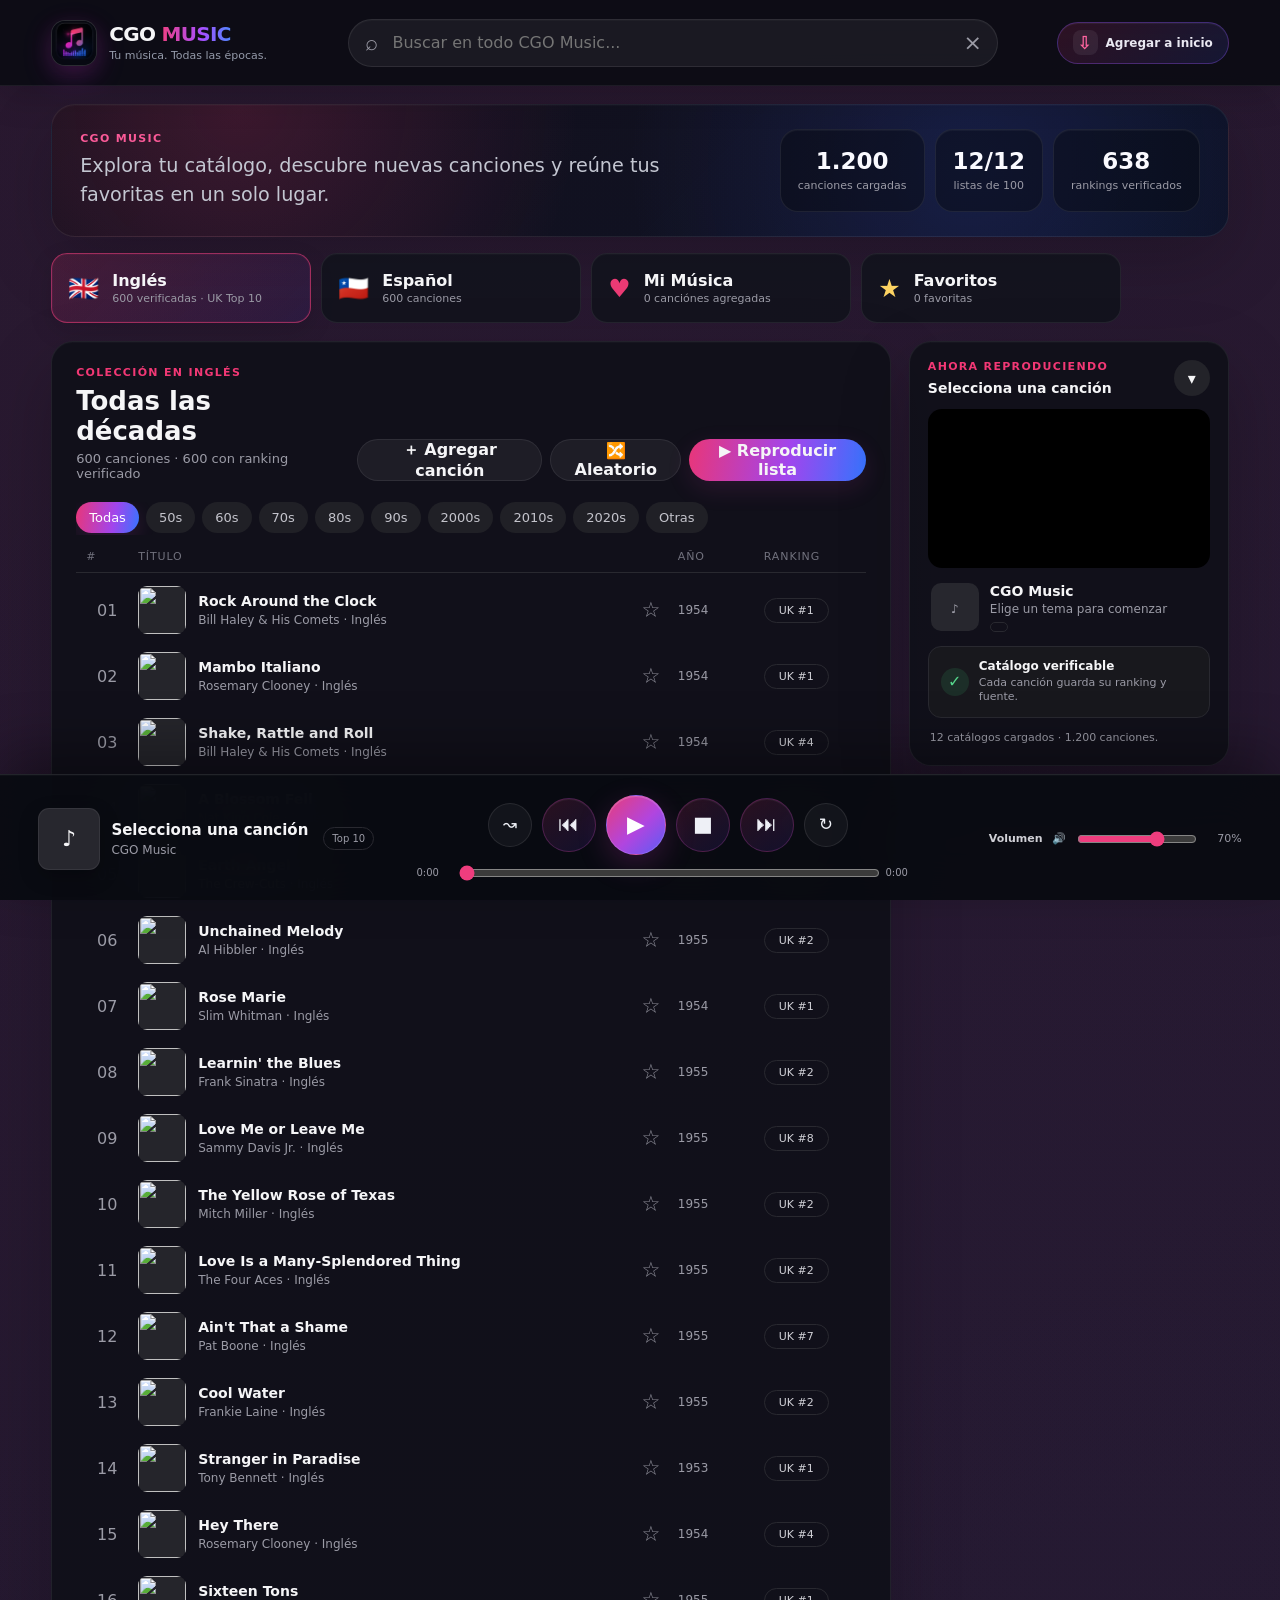
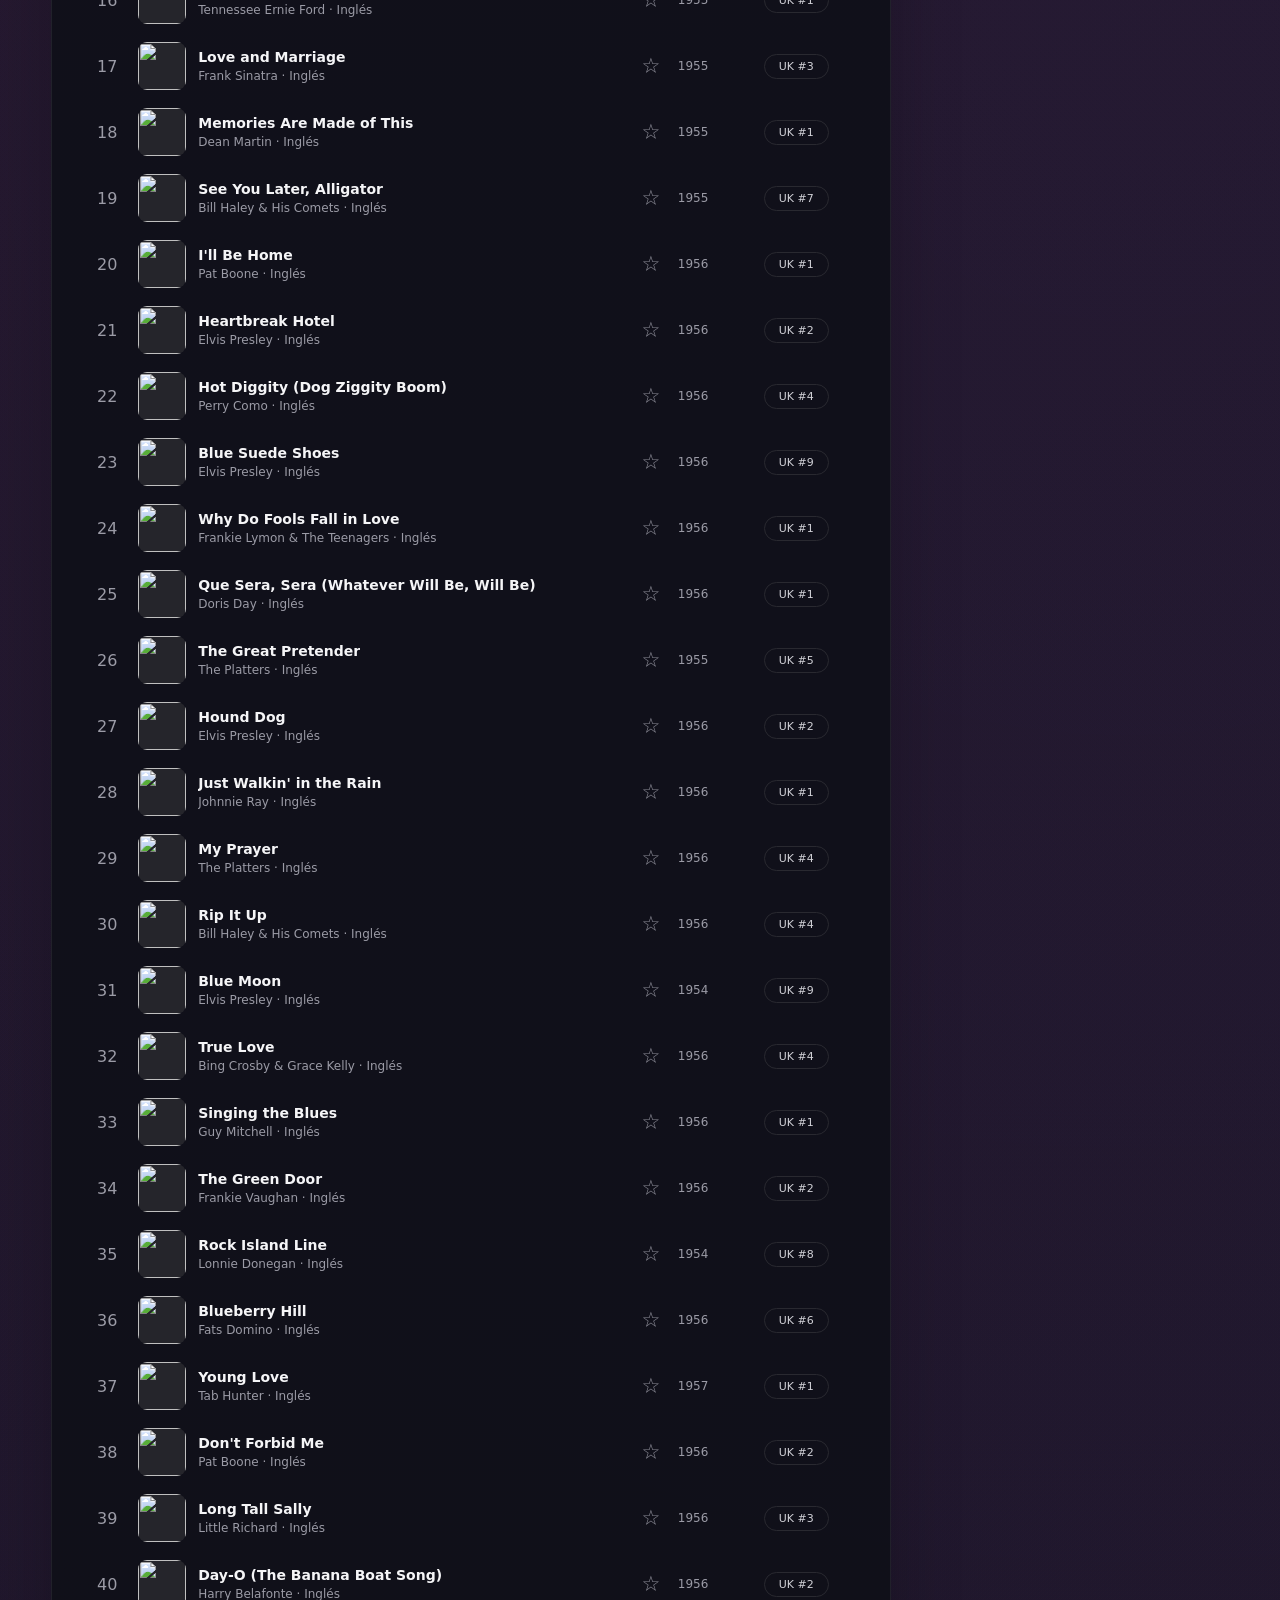
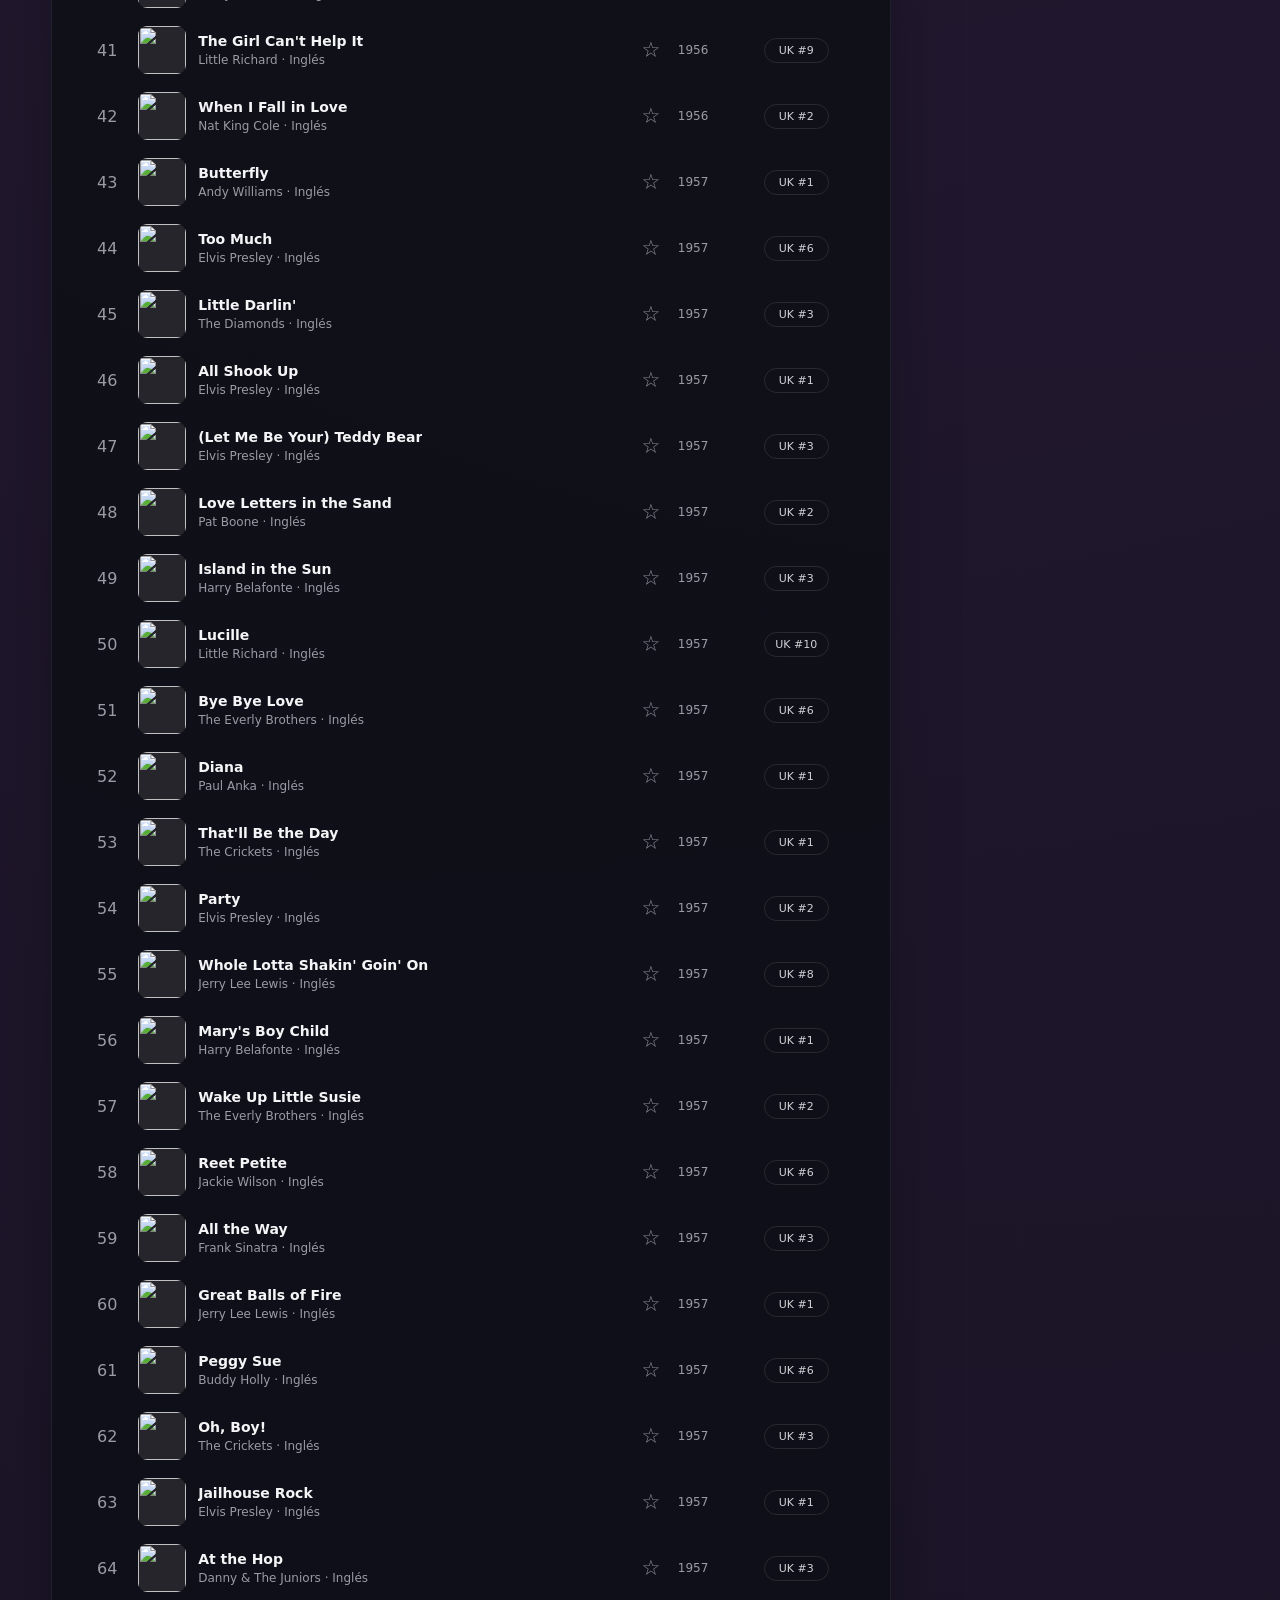
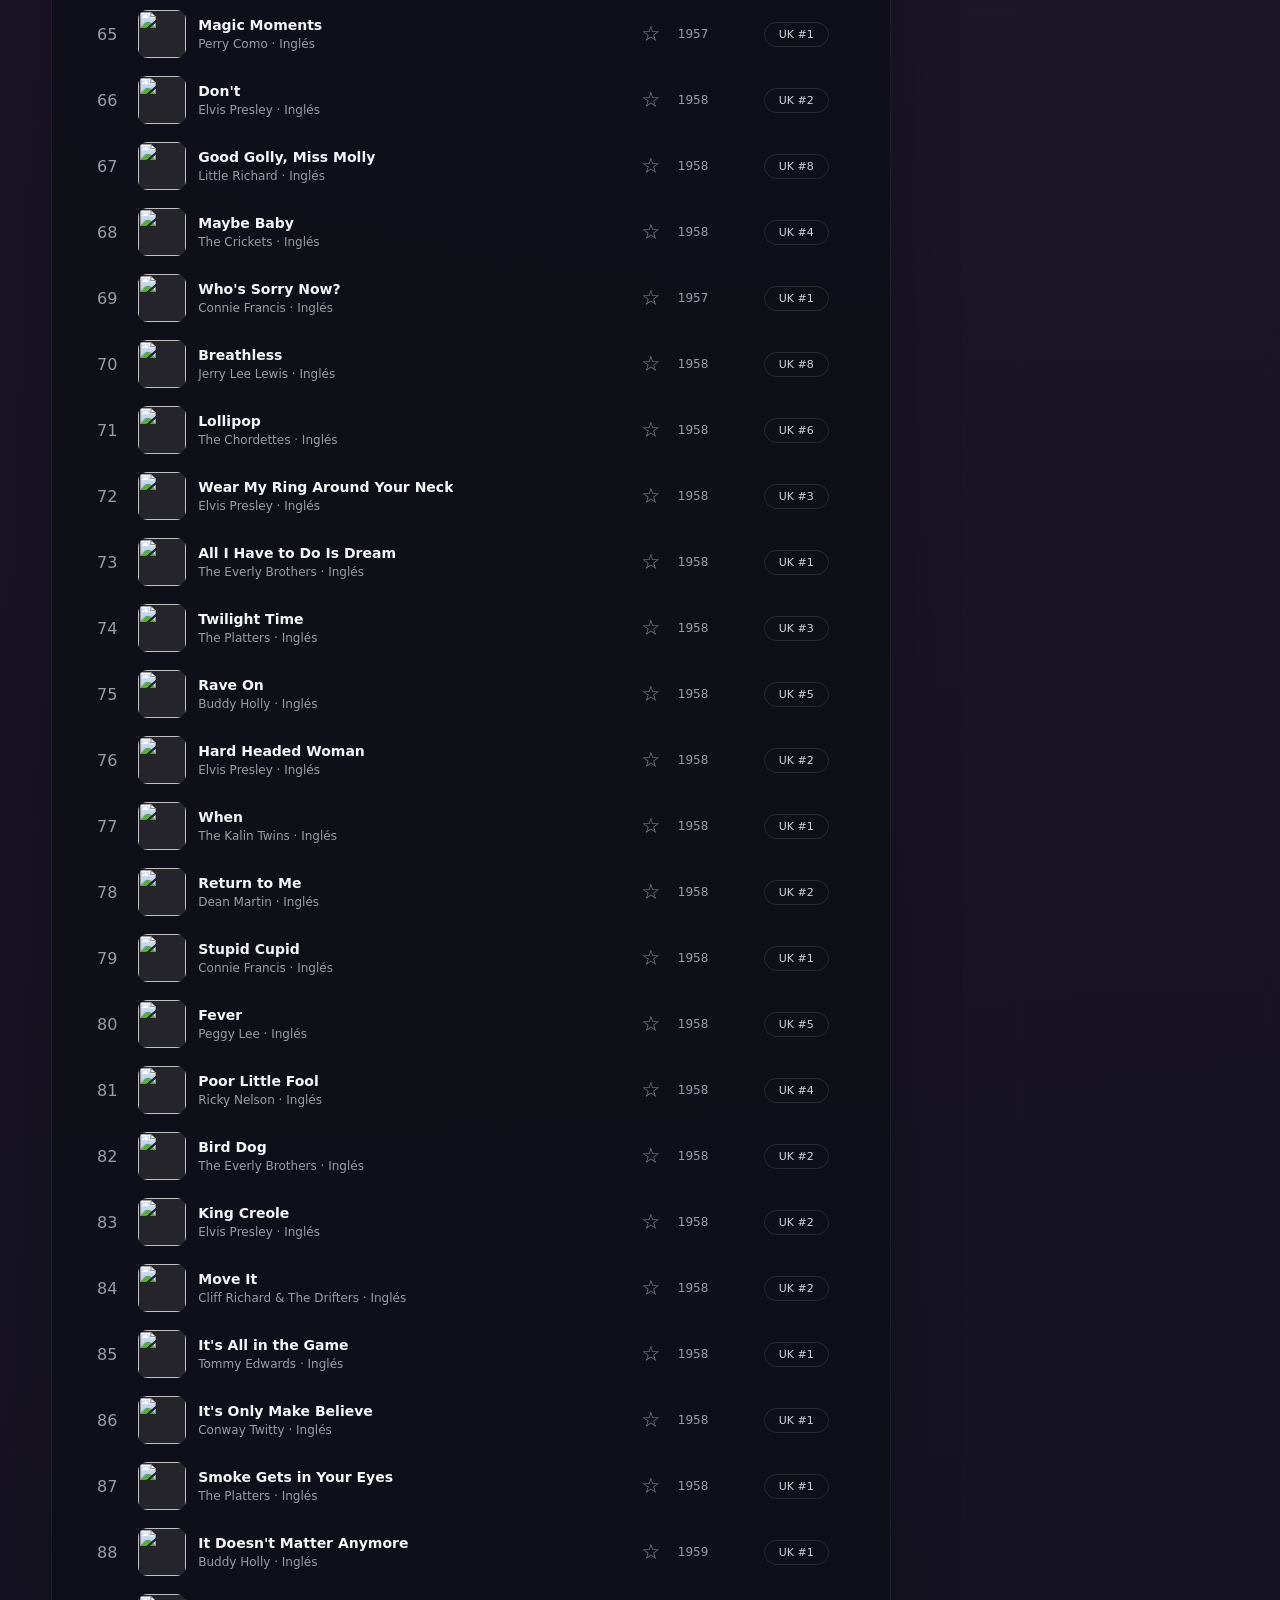
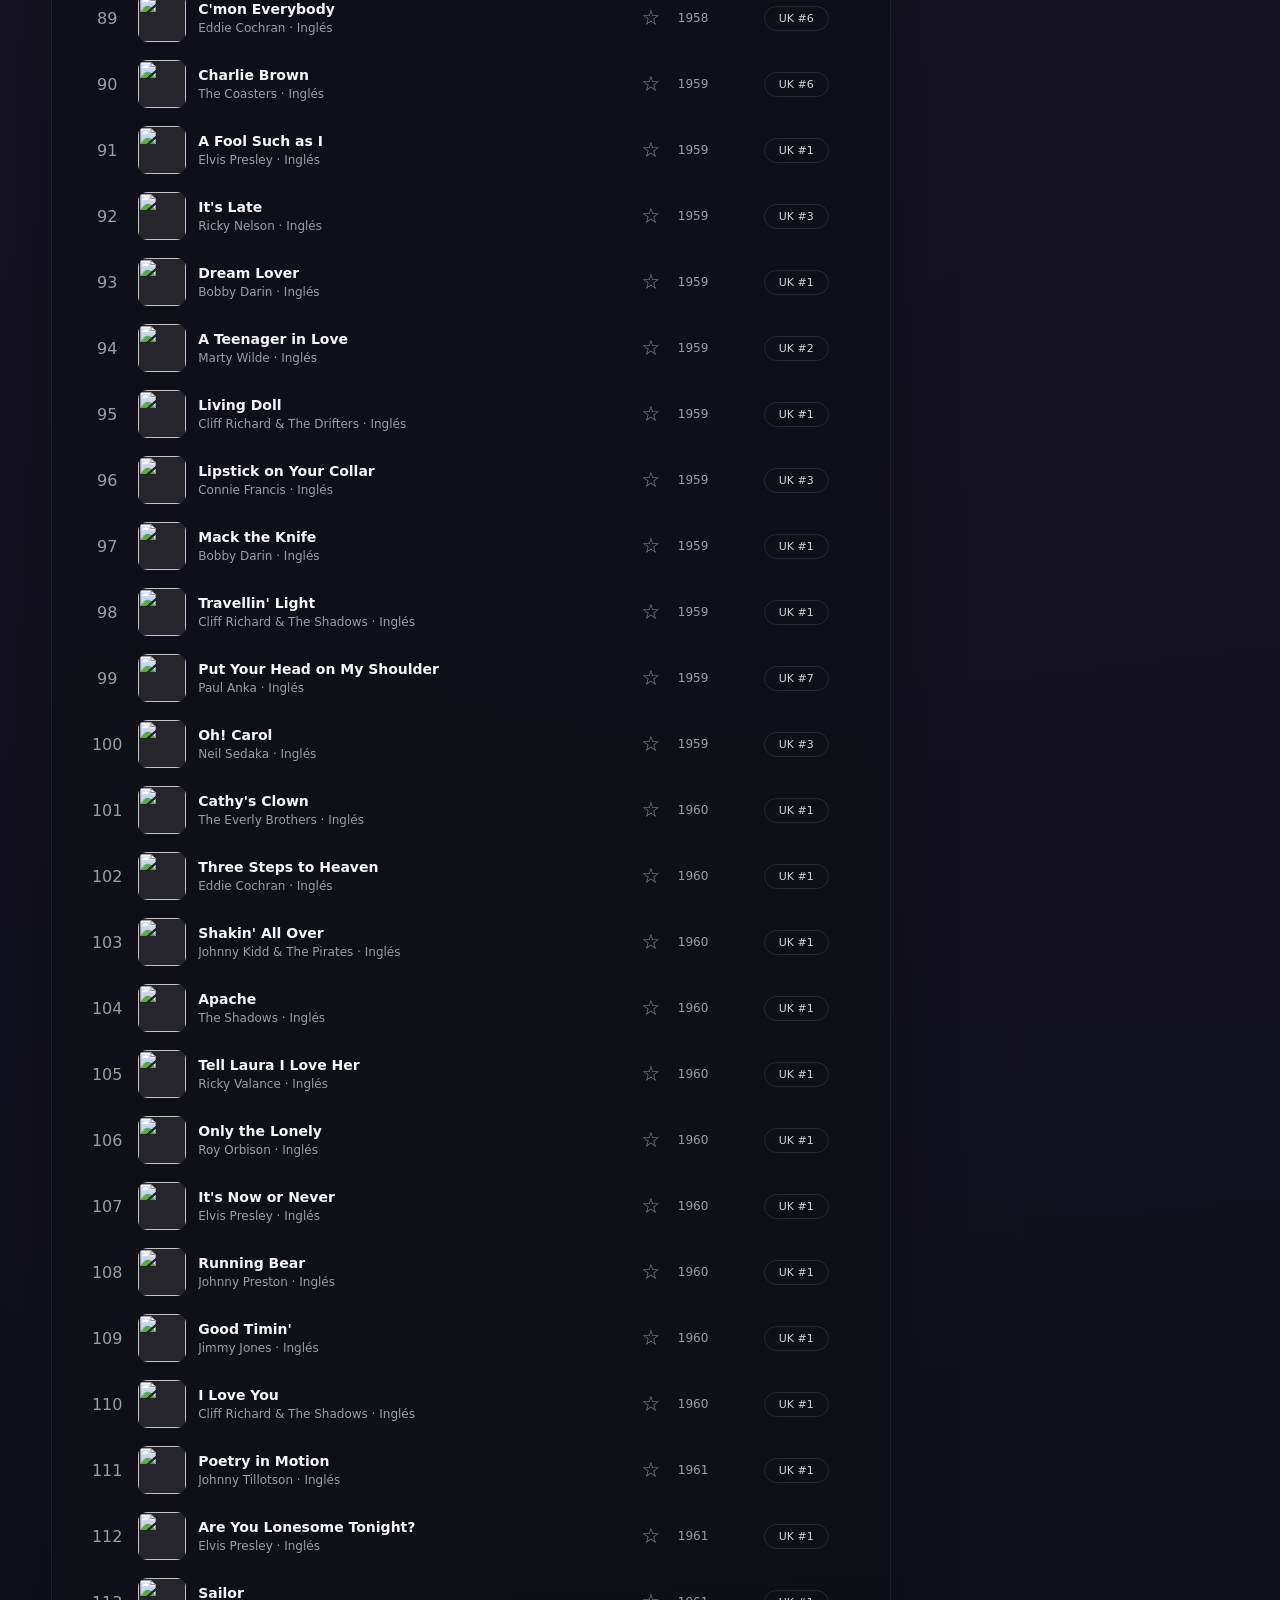
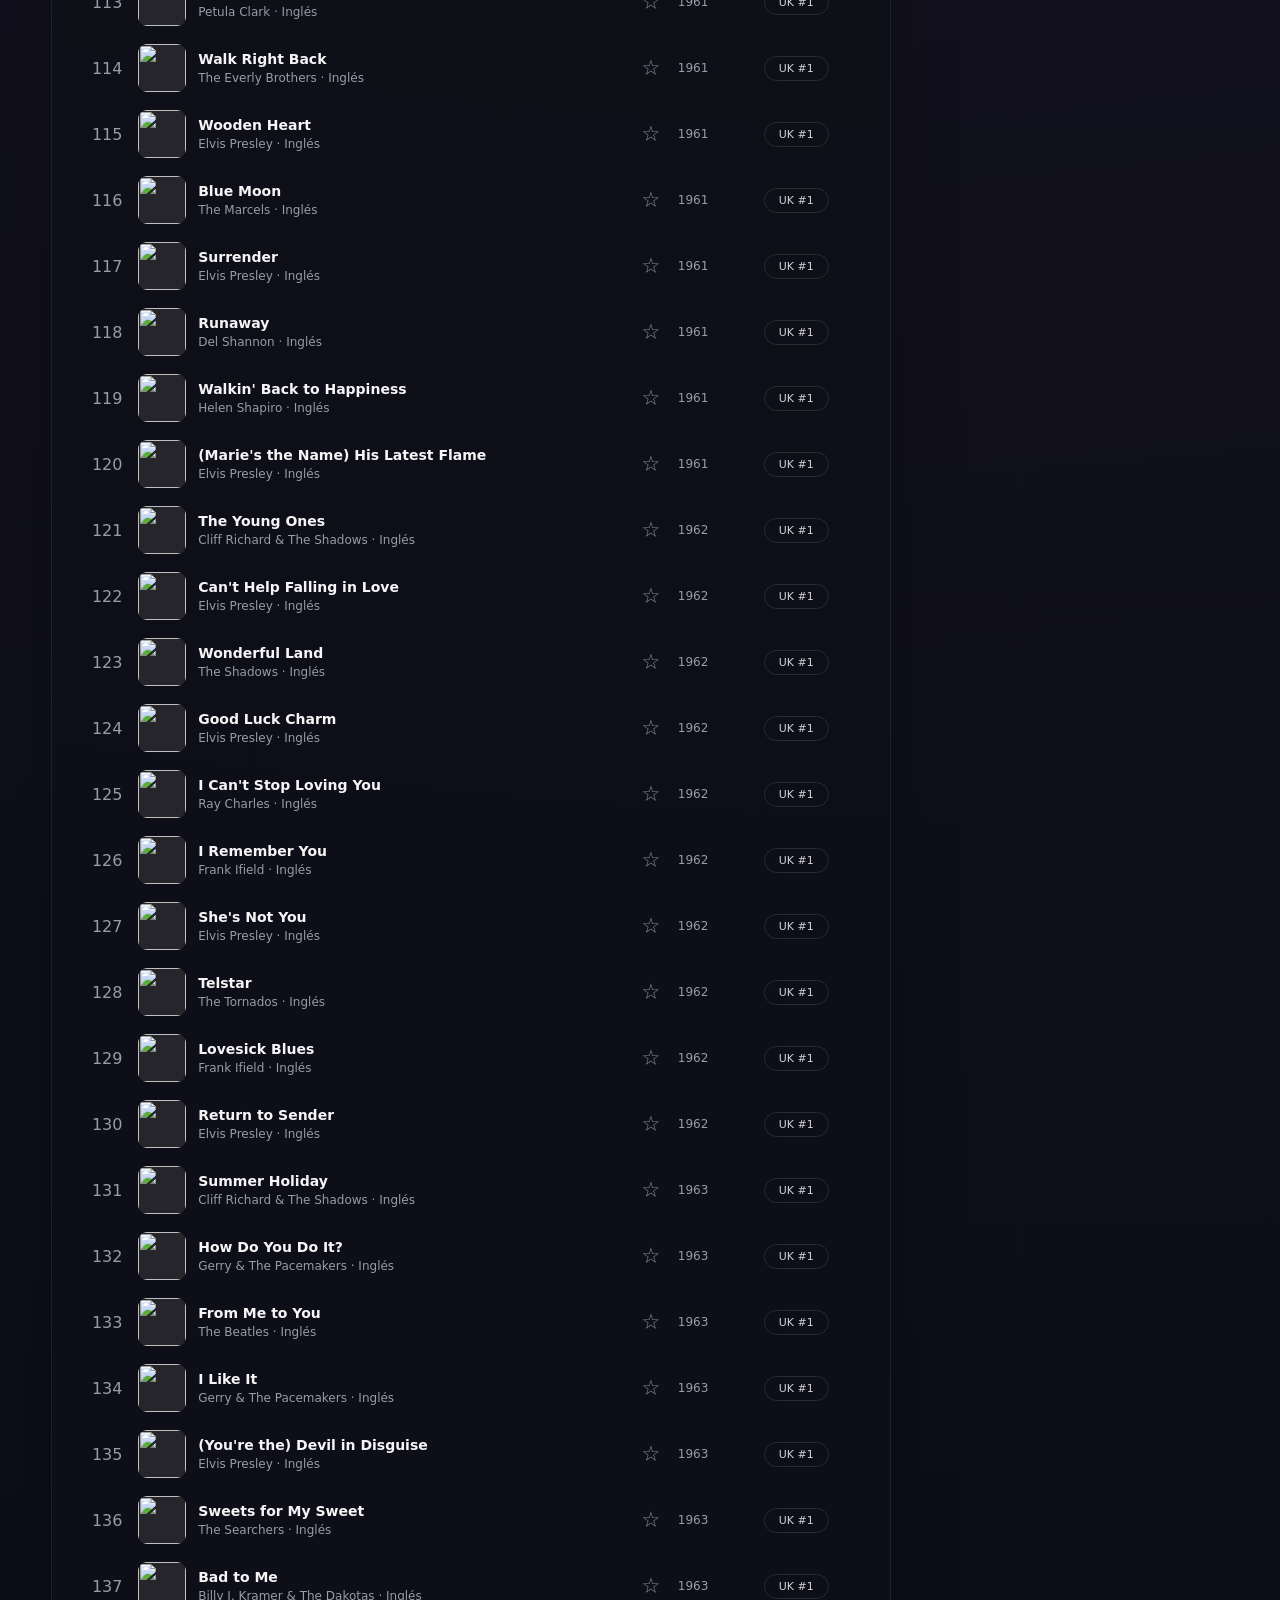
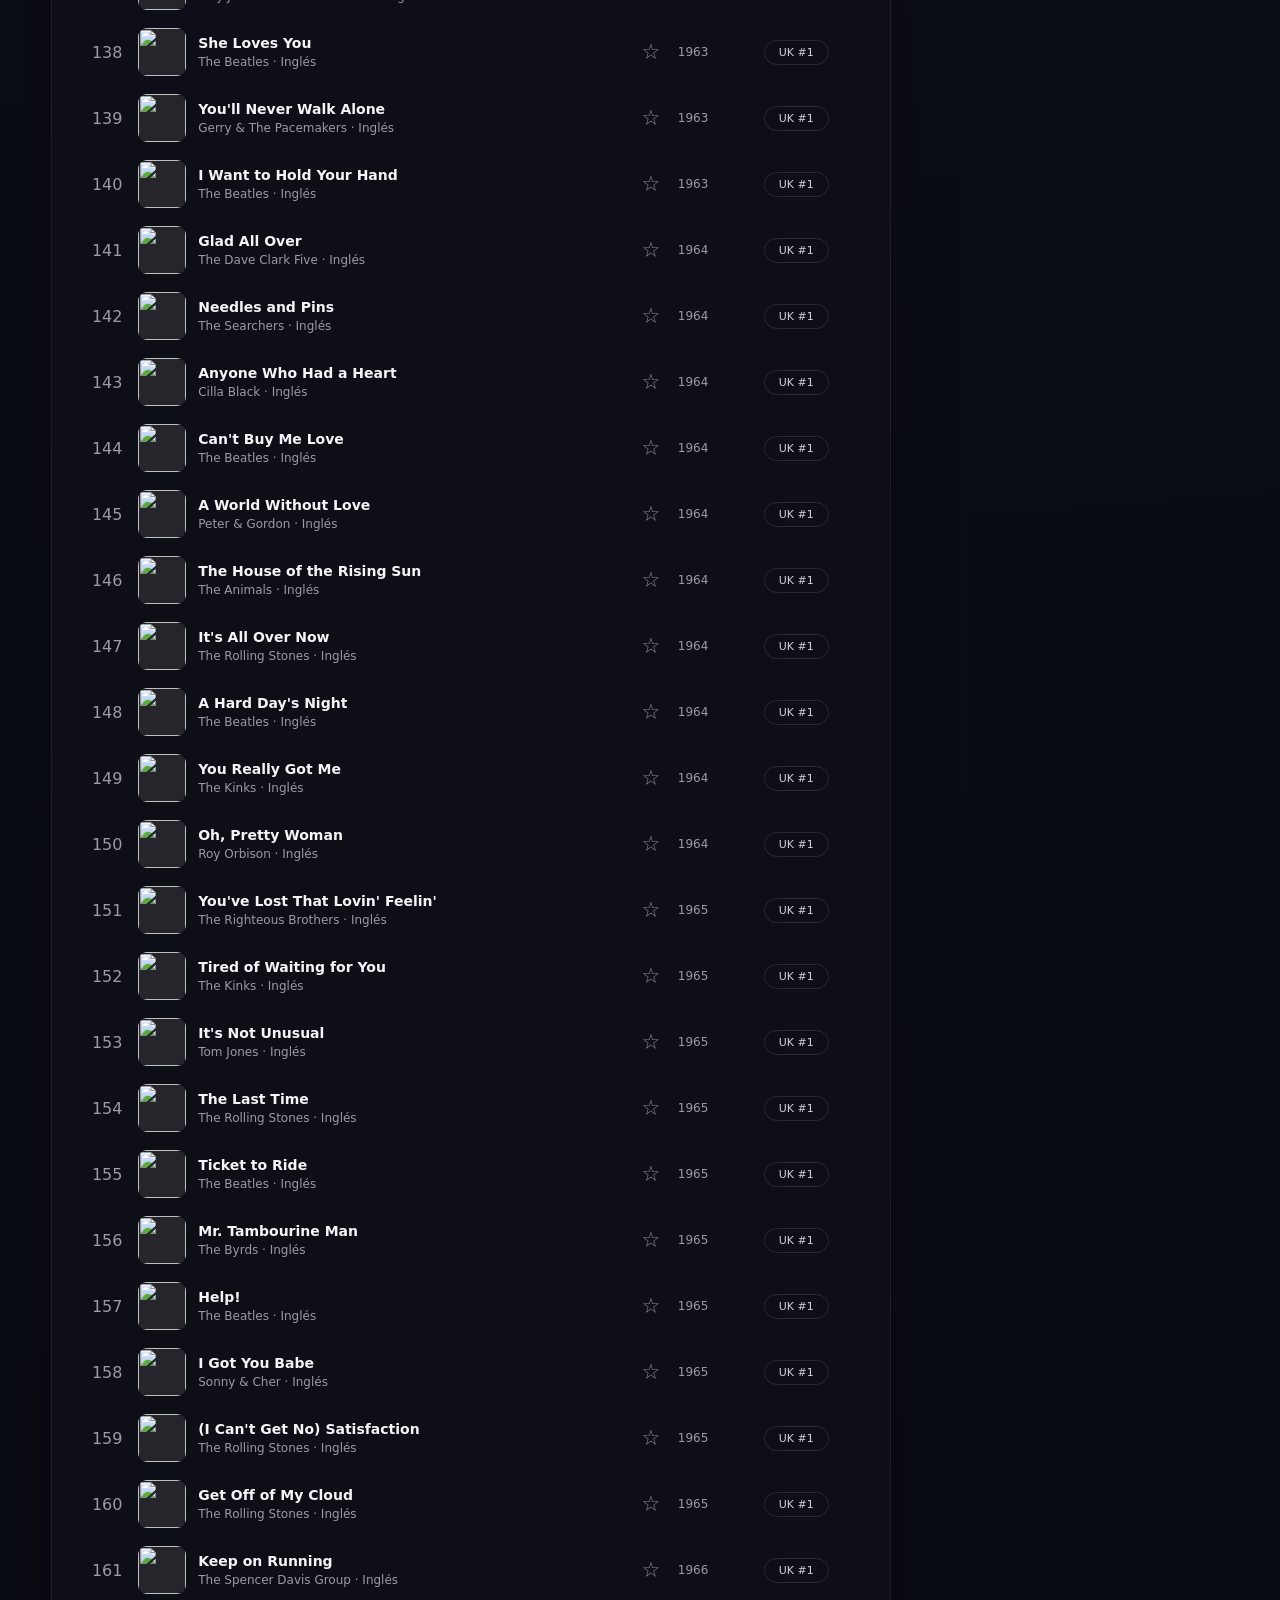
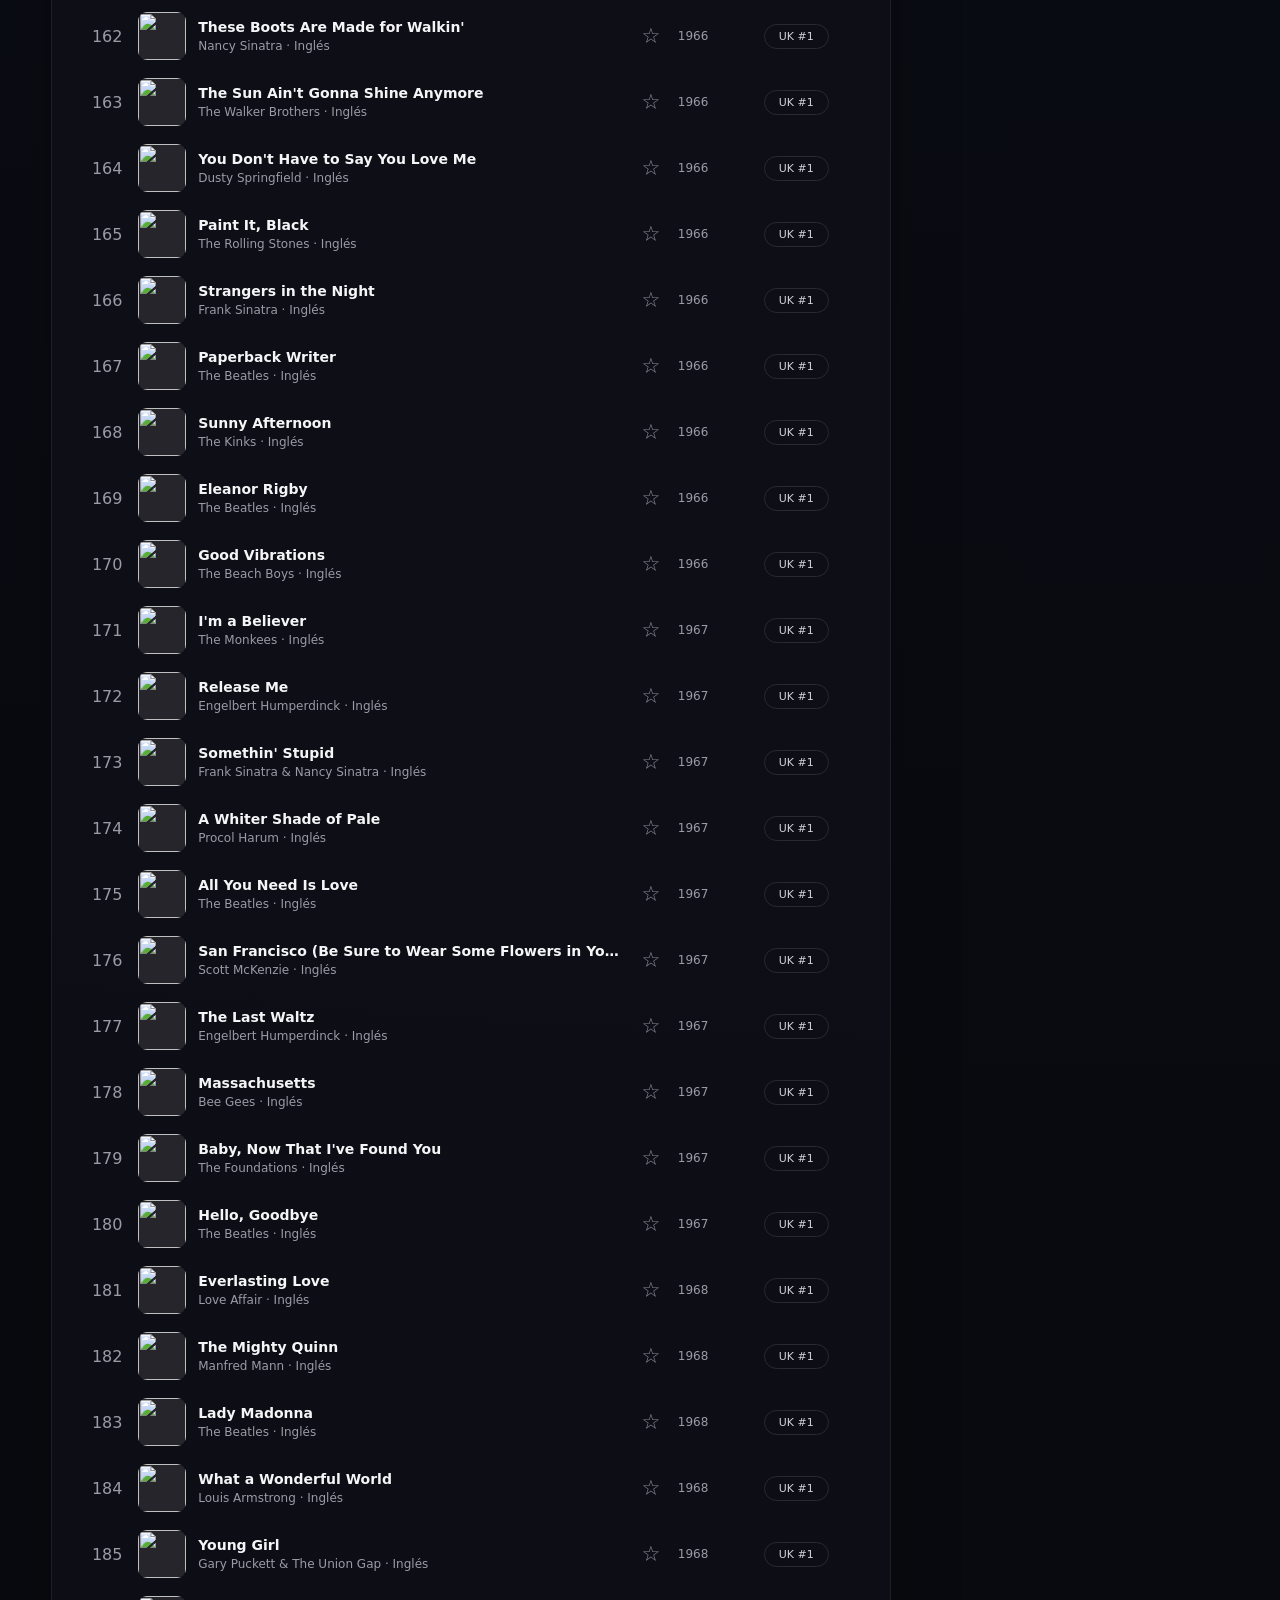
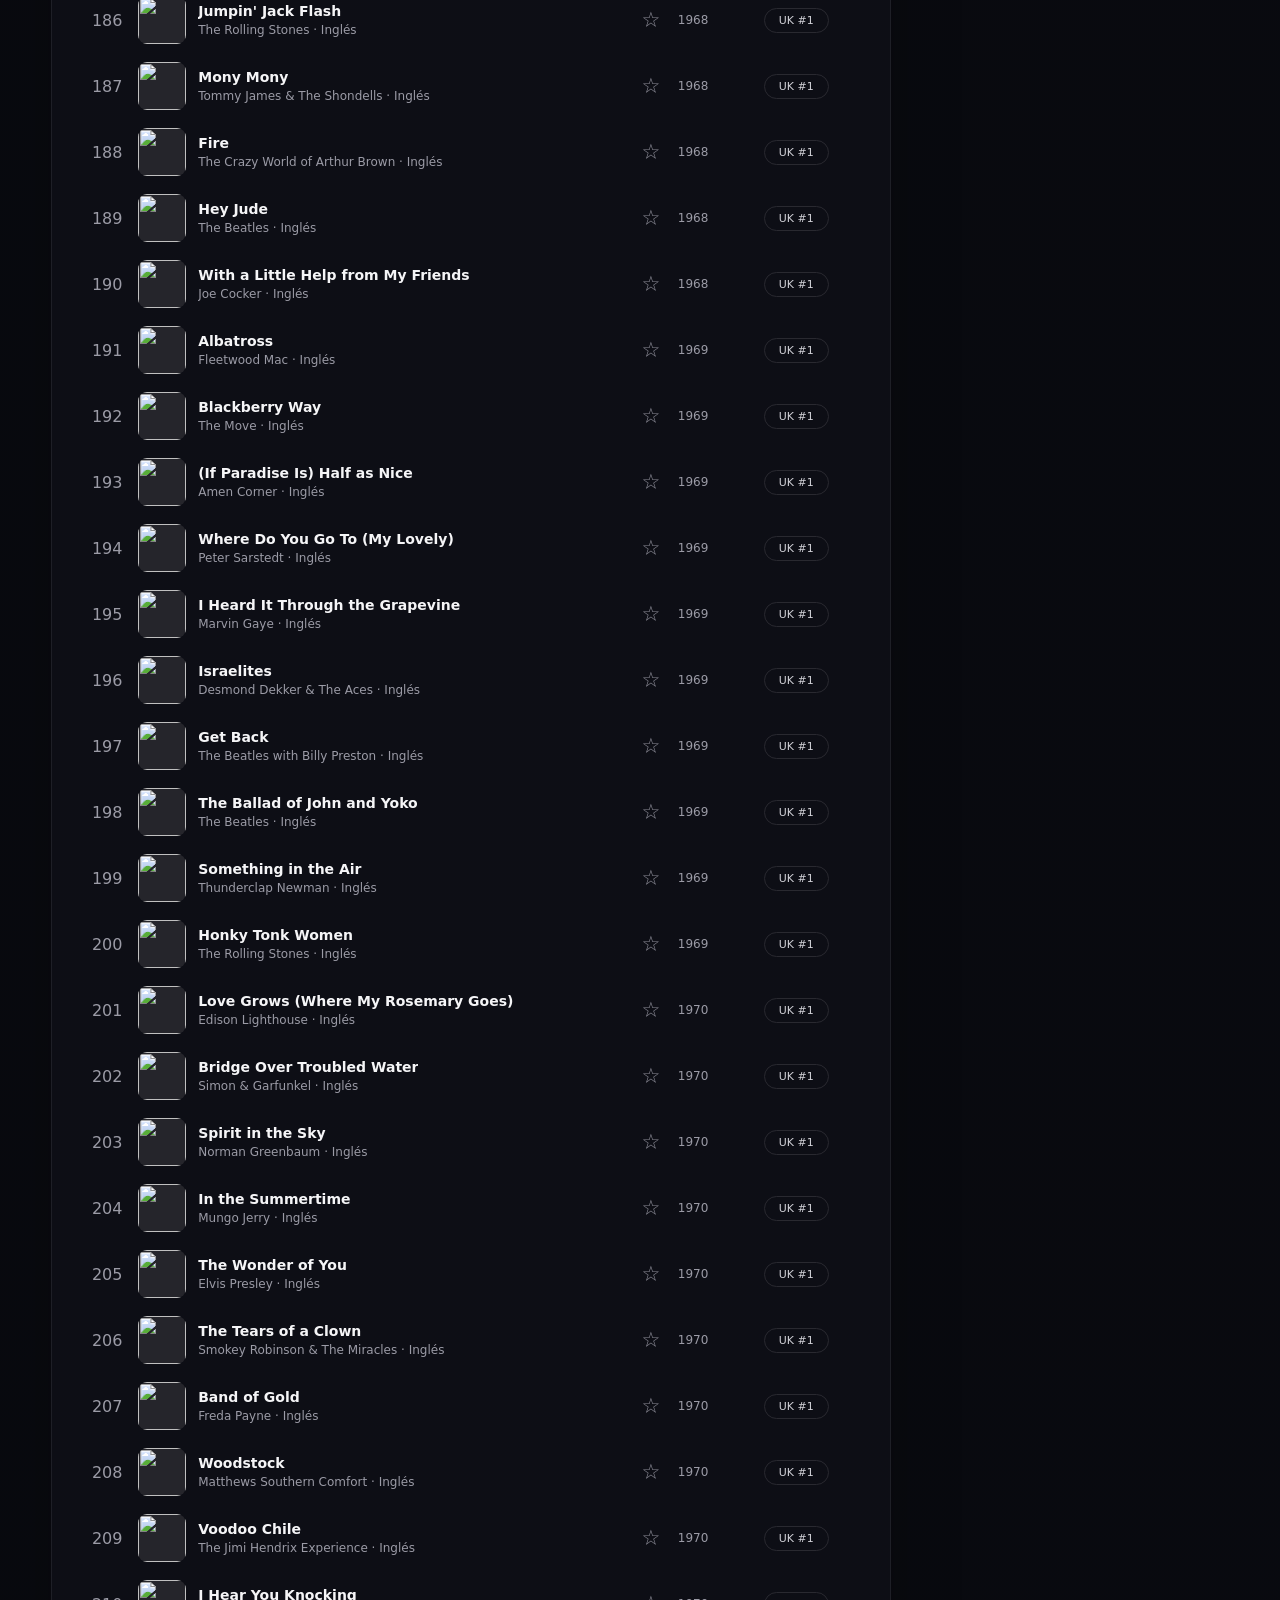
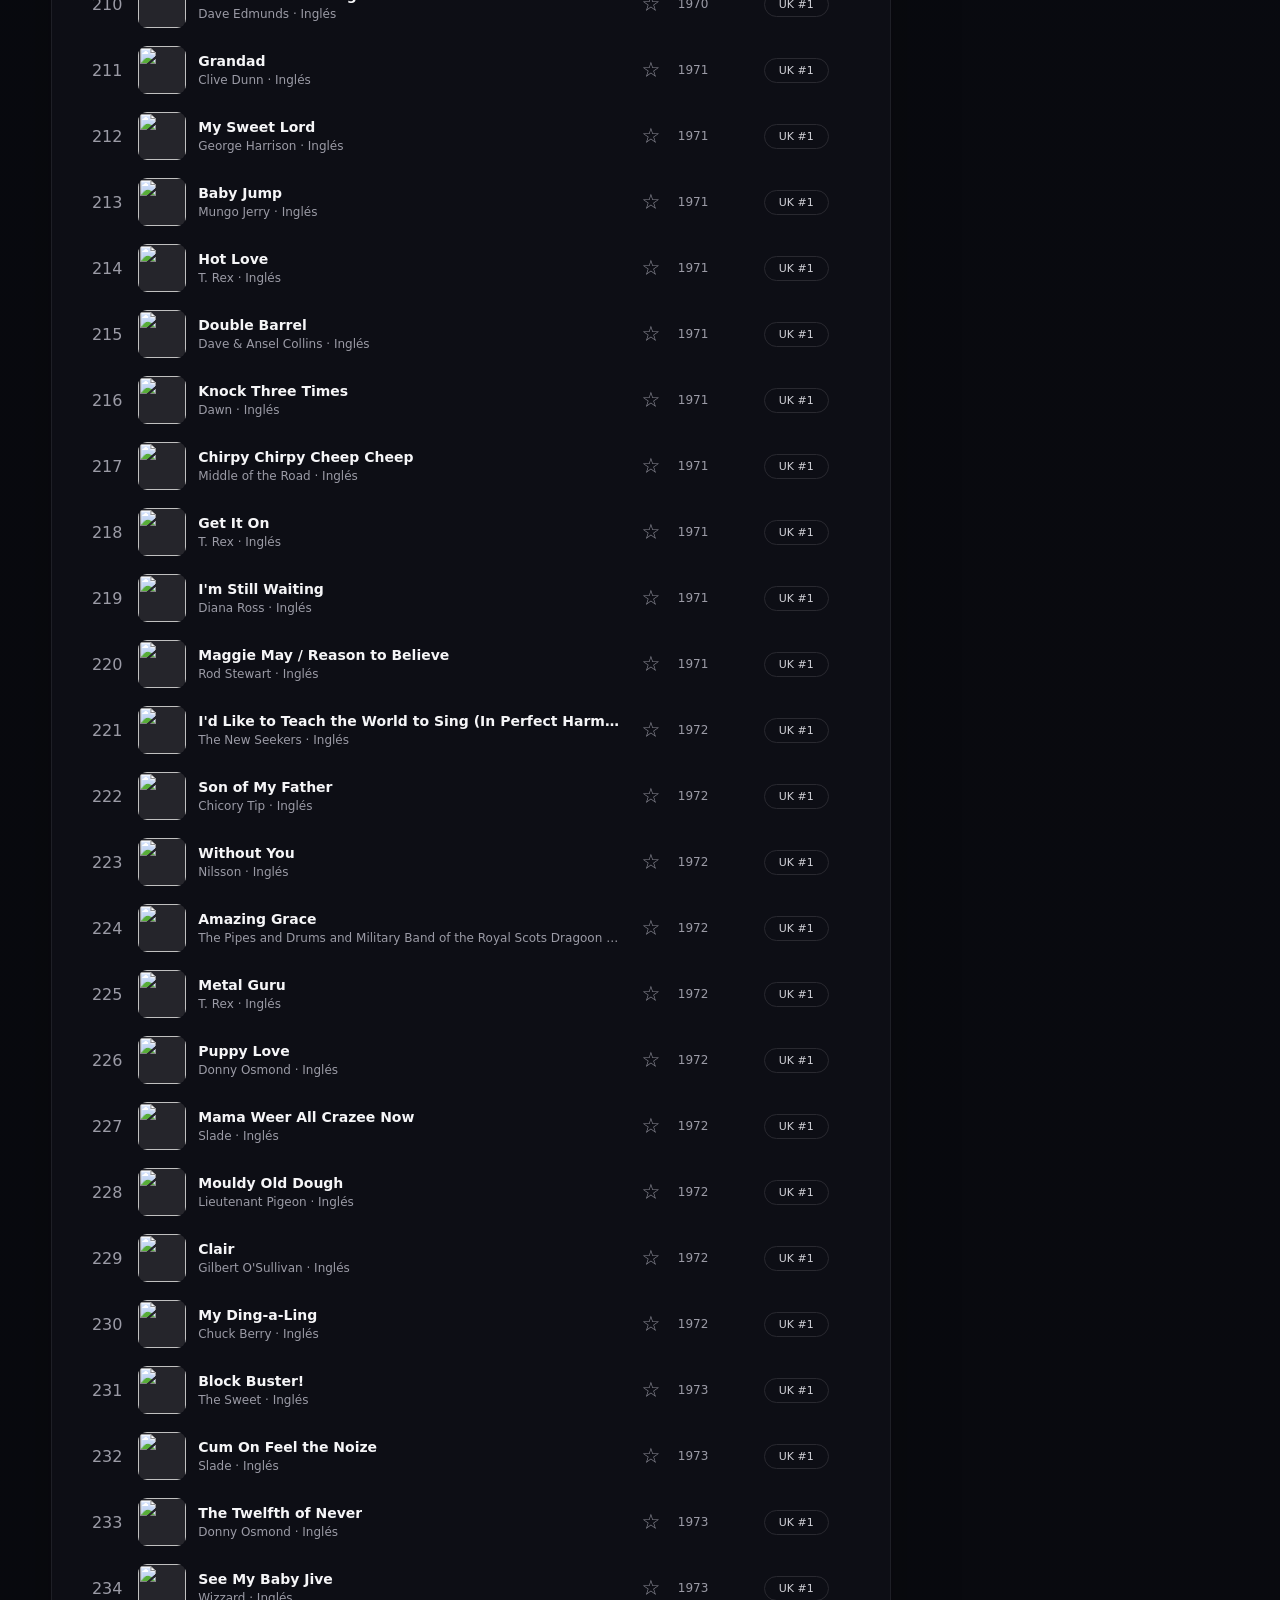
==== commit cf2fed79: "Add files via upload" ====
--- a/index.html
+++ b/index.html
@@ -4,7 +4,7 @@
   <meta charset="UTF-8">
   <meta name="viewport" content="width=device-width, initial-scale=1.0">
   <meta name="referrer" content="strict-origin-when-cross-origin">
-  <meta name="theme-color" content="#0b0b0e">
+  <meta name="theme-color" content="#090b12">
   <meta name="mobile-web-app-capable" content="yes">
   <meta name="apple-mobile-web-app-capable" content="yes">
   <meta name="apple-mobile-web-app-status-bar-style" content="black-translucent">
@@ -14,16 +14,17 @@
   <title>CGO Music</title>
   <link rel="manifest" href="manifest.webmanifest">
   <link rel="apple-touch-icon" href="icons/apple-touch-icon.png">
+  <link rel="icon" type="image/png" sizes="32x32" href="icons/favicon-32.png">
   <link rel="icon" type="image/png" sizes="192x192" href="icons/icon-192.png">
   <link rel="stylesheet" href="css/styles.css">
 </head>
 <body>
   <header class="app-header">
     <a class="brand" href="#" aria-label="CGO Music">
-      <span class="brand-mark">C</span>
+      <span class="brand-mark"><img src="icons/icon-192.png" alt="" width="42" height="42"></span>
       <span>
-        <strong>CGO Music</strong>
-        <small>Top 10 Chile & UK</small>
+        <strong>CGO <em>MUSIC</em></strong>
+        <small>Tu música. Todas las épocas.</small>
       </span>
     </a>
 
@@ -35,14 +36,19 @@
       <button id="clearSearchBtn" class="clear-search" type="button" title="Limpiar búsqueda">×</button>
     </div>
 
-    <div class="header-badge">Catálogo + Mi Música</div>
+    <div class="header-actions">
+      <button id="installAppBtn" class="install-app-btn" type="button" title="Agregar CGO Music a la pantalla de inicio">
+        <span class="install-app-icon" aria-hidden="true">⇩</span>
+        <span>Agregar a inicio</span>
+      </button>
+    </div>
   </header>
 
   <main class="app-main">
     <section class="hero">
       <div class="hero-copy">
-        <span class="eyebrow">COLECCIONES</span>
-        <p>Catálogo Top 10 Chile/UK y canciones agregadas por ti.</p>
+        <span class="eyebrow">CGO MUSIC</span>
+        <p>Explora tu catálogo, descubre nuevas canciones y reúne tus favoritas en un solo lugar.</p>
       </div>
       <div class="hero-stats">
         <div><strong id="catalogTotal">0</strong><span>canciones cargadas</span></div>
@@ -179,19 +185,6 @@
         </div>
 
         <div id="youtubeSearchResults" class="youtube-search-results" aria-live="polite"></div>
-
-        <details id="youtubeApiDetails" class="api-key-details">
-          <summary>Configurar búsqueda de YouTube</summary>
-          <div class="api-key-body">
-            <p>La búsqueda usa YouTube Data API v3. La clave se guarda sólo en este dispositivo y no se incluye al exportar tus canciones o favoritos.</p>
-            <div class="api-key-row">
-              <input id="youtubeApiKey" type="password" autocomplete="off" placeholder="Pega tu API key de YouTube Data API v3">
-              <button id="saveYoutubeApiKeyBtn" class="secondary-btn" type="button">Guardar clave</button>
-              <button id="clearYoutubeApiKeyBtn" class="secondary-btn" type="button">Borrar</button>
-            </div>
-            <small id="youtubeApiKeyStatus"></small>
-          </div>
-        </details>
 
         <details id="directUrlDetails" class="manual-song-details compact-details">
           <summary>También puedo agregar pegando una URL</summary>
@@ -265,6 +258,34 @@
 
   <input id="importSongsInput" type="file" accept="application/json,.json" hidden>
 
+  <dialog id="installDialog" class="install-dialog">
+    <div class="install-dialog-card">
+      <button id="closeInstallDialogBtn" class="dialog-close install-dialog-close" type="button" aria-label="Cerrar">×</button>
+      <img class="install-dialog-icon" src="icons/icon-192.png" alt="Icono de CGO Music" width="88" height="88">
+      <span class="eyebrow">CGO MUSIC</span>
+      <h2>Agregar a tu pantalla de inicio</h2>
+      <p id="installDialogText">Accede a CGO Music como una app, sin tener que buscarla en el navegador.</p>
+      <div id="iosInstallSteps" class="install-steps" hidden>
+        <div><span>1</span><p>Abre CGO Music en <strong>Safari</strong>.</p></div>
+        <div><span>2</span><p>Toca <strong>Compartir</strong> <span aria-hidden="true">⇧</span>.</p></div>
+        <div><span>3</span><p>Elige <strong>Agregar a pantalla de inicio</strong>.</p></div>
+      </div>
+      <div id="genericInstallSteps" class="install-steps" hidden>
+        <div><span>1</span><p>Abre el menú de tu navegador.</p></div>
+        <div><span>2</span><p>Elige <strong>Instalar aplicación</strong> o <strong>Agregar a pantalla principal</strong>.</p></div>
+      </div>
+      <button id="nativeInstallBtn" class="primary-btn install-native-btn" type="button" hidden>Instalar CGO Music</button>
+      <p id="installStatus" class="install-status" aria-live="polite"></p>
+    </div>
+  </dialog>
+
+  <nav class="mobile-nav" aria-label="Navegación principal">
+    <button class="mobile-nav-btn active" type="button" data-mobile-nav="home"><span>⌂</span><small>Inicio</small></button>
+    <button class="mobile-nav-btn" type="button" data-mobile-nav="search"><span>⌕</span><small>Buscar</small></button>
+    <button class="mobile-nav-btn" type="button" data-mobile-nav="custom"><span>♫</span><small>Mi Música</small></button>
+    <button class="mobile-nav-btn" type="button" data-mobile-nav="favorites"><span>☆</span><small>Favoritos</small></button>
+  </nav>
+
   <section class="player-dock" aria-label="Reproductor">
     <div class="dock-track">
       <div class="dock-thumb" id="dockThumb"><span>♪</span></div>
@@ -277,12 +298,12 @@
 
     <div class="dock-center">
       <div class="dock-controls">
-        <button id="shuffleBtn" class="dock-icon-btn" type="button" title="Aleatorio">🔀</button>
-        <button id="prevBtn" class="dock-icon-btn" type="button" title="Anterior">⏮</button>
-        <button id="playPauseBtn" class="dock-play-btn" type="button" title="Play / Pausa">▶</button>
-        <button id="stopBtn" class="dock-icon-btn" type="button" title="Stop">⏹</button>
-        <button id="nextBtn" class="dock-icon-btn" type="button" title="Siguiente">⏭</button>
-        <button id="repeatBtn" class="dock-icon-btn" type="button" title="Repetir lista">↻</button>
+        <button id="shuffleBtn" class="dock-icon-btn utility-control" type="button" title="Aleatorio" aria-label="Aleatorio">↝</button>
+        <button id="prevBtn" class="dock-icon-btn transport-control" type="button" title="Canción anterior" aria-label="Canción anterior" data-label="Anterior">⏮</button>
+        <button id="playPauseBtn" class="dock-play-btn transport-control transport-primary" type="button" title="Reproducir / Pausar" aria-label="Reproducir / Pausar" data-label="Reproducir">▶</button>
+        <button id="stopBtn" class="dock-icon-btn transport-control" type="button" title="Detener" aria-label="Detener" data-label="Detener">■</button>
+        <button id="nextBtn" class="dock-icon-btn transport-control" type="button" title="Canción siguiente" aria-label="Canción siguiente" data-label="Siguiente">⏭</button>
+        <button id="repeatBtn" class="dock-icon-btn utility-control" type="button" title="Repetir lista" aria-label="Repetir lista">↻</button>
       </div>
 
       <div class="progress-row">
@@ -302,6 +323,7 @@
 
   <div class="metadata-player-host" aria-hidden="true"><div id="metadataPlayer"></div></div>
   <audio id="audioPlayer" preload="metadata" playsinline></audio>
+  <script src="js/config.js"></script>
   <script src="https://www.youtube.com/iframe_api"></script>
   <script src="js/app.js"></script>
 </body>
--- a/css/styles.css
+++ b/css/styles.css
@@ -1201,3 +1201,482 @@
   .api-key-row { grid-template-columns: 1fr 1fr; }
   .api-key-row input { grid-column: 1 / -1; }
 }
+
+/* =========================================================
+   CGO Music — UI profesional / PWA v8
+   ========================================================= */
+:root {
+  --accent: #f23875;
+  --accent-hover: #ff4b86;
+  --accent-2: #8d4dff;
+  --accent-3: #2c78ff;
+  --panel-glass: rgba(17, 19, 27, .86);
+  --player-h: 126px;
+}
+
+body {
+  background:
+    radial-gradient(circle at 12% -2%, rgba(242,56,117,.14), transparent 27%),
+    radial-gradient(circle at 88% 4%, rgba(44,120,255,.11), transparent 28%),
+    linear-gradient(180deg, #080a10 0%, #090a0f 42%, #08090d 100%);
+}
+
+.app-header {
+  height: 86px;
+  grid-template-columns: 255px minmax(300px, 650px) 190px;
+  background: rgba(8,10,16,.82);
+  border-bottom-color: rgba(255,255,255,.065);
+  box-shadow: 0 10px 35px rgba(0,0,0,.16);
+}
+
+.brand { gap: 12px; }
+.brand-mark {
+  width: 46px;
+  height: 46px;
+  overflow: hidden;
+  padding: 0;
+  border: 1px solid rgba(255,255,255,.13);
+  border-radius: 14px;
+  background: #0b0d14;
+  box-shadow: 0 10px 30px rgba(164,44,255,.17), 0 7px 22px rgba(242,56,117,.12);
+}
+.brand-mark img { width: 100%; height: 100%; object-fit: cover; display: block; }
+.brand strong {
+  font-size: 20px;
+  letter-spacing: -.035em;
+}
+.brand strong em {
+  font-style: normal;
+  color: transparent;
+  background: linear-gradient(90deg, #ef3f82, #a74fff 58%, #5187ff);
+  -webkit-background-clip: text;
+  background-clip: text;
+}
+.brand small { color: #959baa; }
+
+.search-wrap input {
+  height: 48px;
+  border-color: rgba(255,255,255,.085);
+  background: rgba(255,255,255,.055);
+  box-shadow: inset 0 1px 0 rgba(255,255,255,.025);
+}
+.search-wrap input:focus {
+  border-color: rgba(174,87,255,.65);
+  background: rgba(255,255,255,.075);
+  box-shadow: 0 0 0 4px rgba(128,82,255,.10);
+}
+
+.header-actions { justify-self: end; }
+.install-app-btn {
+  min-height: 42px;
+  display: inline-flex;
+  align-items: center;
+  justify-content: center;
+  gap: 8px;
+  padding: 0 15px;
+  border: 1px solid rgba(145,87,255,.34);
+  border-radius: 999px;
+  background: linear-gradient(135deg, rgba(242,56,117,.14), rgba(76,105,255,.13));
+  color: #e9e8f1;
+  font-size: 12px;
+  font-weight: 760;
+  white-space: nowrap;
+  box-shadow: inset 0 1px 0 rgba(255,255,255,.05);
+}
+.install-app-btn:hover {
+  border-color: rgba(242,56,117,.55);
+  transform: translateY(-1px);
+  background: linear-gradient(135deg, rgba(242,56,117,.21), rgba(76,105,255,.18));
+}
+.install-app-icon {
+  width: 25px;
+  height: 25px;
+  display: grid;
+  place-items: center;
+  border-radius: 8px;
+  background: rgba(255,255,255,.07);
+  color: #ff65a0;
+  font-size: 18px;
+  line-height: 1;
+}
+
+.hero {
+  min-height: 118px;
+  margin-top: 18px;
+  padding: 24px 28px;
+  border: 1px solid rgba(255,255,255,.07);
+  border-radius: 24px;
+  background:
+    radial-gradient(circle at 16% 0%, rgba(242,56,117,.18), transparent 34%),
+    radial-gradient(circle at 78% 45%, rgba(66,98,255,.16), transparent 37%),
+    linear-gradient(135deg, rgba(20,17,29,.94), rgba(10,17,34,.90));
+  overflow: hidden;
+  box-shadow: 0 24px 70px rgba(0,0,0,.18), inset 0 1px 0 rgba(255,255,255,.025);
+}
+.hero-copy { max-width: 670px; }
+.hero-copy .eyebrow { color: #fb5a98; }
+.hero p {
+  max-width: 620px;
+  margin-top: 2px;
+  color: #c3c6d1;
+  font-size: clamp(16px, 1.5vw, 20px);
+  line-height: 1.48;
+}
+.hero-stats div {
+  border-color: rgba(255,255,255,.075);
+  background: rgba(6,8,14,.42);
+  box-shadow: inset 0 1px 0 rgba(255,255,255,.035);
+}
+.hero-stats strong { color: #fafaff; }
+
+.collection-tabs { margin-top: 16px; }
+.collection-tab {
+  min-height: 70px;
+  border-color: rgba(255,255,255,.07);
+  background: rgba(17,19,27,.82);
+  box-shadow: inset 0 1px 0 rgba(255,255,255,.02);
+  transition: transform .16s ease, border-color .16s ease, background .16s ease, box-shadow .16s ease;
+}
+.collection-tab:hover { transform: translateY(-1px); }
+.collection-tab.active {
+  border-color: rgba(244,62,125,.55);
+  background: linear-gradient(135deg, rgba(242,56,117,.15), rgba(104,70,255,.08));
+  box-shadow: 0 8px 24px rgba(0,0,0,.12), inset 0 0 0 1px rgba(242,56,117,.07);
+}
+.collection-tab .flag { filter: saturate(.95); }
+
+.library-card, .video-card {
+  border-color: rgba(255,255,255,.07);
+  background: rgba(14,16,23,.87);
+  box-shadow: 0 28px 70px rgba(0,0,0,.22), inset 0 1px 0 rgba(255,255,255,.02);
+}
+.primary-btn {
+  background: linear-gradient(100deg, #e93678, #a145ed 56%, #3575ff);
+  box-shadow: 0 8px 24px rgba(192,54,161,.14);
+}
+.primary-btn:hover {
+  background: linear-gradient(100deg, #f04c86, #ad55f5 56%, #4b86ff);
+  transform: translateY(-1px);
+}
+.secondary-btn {
+  border-color: rgba(255,255,255,.08);
+  background: rgba(255,255,255,.055);
+}
+.secondary-btn:hover { background: rgba(255,255,255,.09); }
+.decade.active {
+  background: linear-gradient(100deg, #e93678, #a145ed 60%, #3575ff);
+  box-shadow: 0 6px 18px rgba(185,59,176,.16);
+}
+.song-row { transition: background .14s ease, transform .14s ease; }
+.song-row:hover { transform: translateX(2px); background: rgba(255,255,255,.045); }
+.song-row.active {
+  background: linear-gradient(90deg, rgba(242,56,117,.16), rgba(79,91,255,.055));
+}
+.favorite-btn.active { color: #f34d88; filter: drop-shadow(0 0 8px rgba(242,56,117,.28)); }
+
+/* Reproductor: controles grandes y unificados */
+.player-dock {
+  min-height: var(--player-h);
+  grid-template-columns: minmax(260px, .95fr) minmax(470px, 1.35fr) minmax(220px, .8fr);
+  gap: 24px;
+  padding: 14px 3vw 12px;
+  border-top: 1px solid rgba(255,255,255,.10);
+  background: rgba(9,11,17,.95);
+  box-shadow: 0 -22px 55px rgba(0,0,0,.34), inset 0 1px 0 rgba(255,255,255,.025);
+}
+.dock-thumb {
+  border: 1px solid rgba(255,255,255,.07);
+  box-shadow: 0 7px 20px rgba(0,0,0,.22);
+}
+.dock-track-text strong { font-size: 15px; }
+.dock-controls { gap: 10px; }
+.dock-icon-btn,
+.dock-play-btn {
+  display: inline-grid;
+  place-items: center;
+  padding: 0;
+  border: 1px solid rgba(255,255,255,.09);
+  color: #eef0f6;
+  line-height: 1;
+  transition: transform .14s ease, background .14s ease, border-color .14s ease, box-shadow .14s ease, color .14s ease;
+}
+.dock-icon-btn {
+  width: 44px;
+  height: 44px;
+  border-radius: 50%;
+  background: rgba(255,255,255,.045);
+  font-size: 17px;
+}
+.dock-icon-btn:hover {
+  border-color: rgba(180,93,255,.38);
+  background: rgba(255,255,255,.09);
+  transform: translateY(-1px);
+}
+.transport-control {
+  width: 54px;
+  height: 54px;
+  flex: 0 0 54px;
+  border-radius: 50%;
+  background: linear-gradient(145deg, rgba(242,56,117,.15), rgba(98,76,255,.11));
+  border-color: rgba(210,76,191,.26);
+  font-size: 21px;
+  box-shadow: inset 0 1px 0 rgba(255,255,255,.055);
+}
+.transport-control:hover {
+  border-color: rgba(246,76,143,.55);
+  background: linear-gradient(145deg, rgba(242,56,117,.24), rgba(98,76,255,.17));
+  box-shadow: 0 8px 22px rgba(156,51,160,.15), inset 0 1px 0 rgba(255,255,255,.07);
+}
+.transport-primary {
+  width: 60px;
+  height: 60px;
+  flex-basis: 60px;
+  margin: 0;
+  border-color: rgba(255,255,255,.12);
+  background: linear-gradient(135deg, #e83d79, #b145df 55%, #5b5cf5);
+  color: white;
+  font-size: 23px;
+  box-shadow: 0 10px 30px rgba(190,55,166,.24), inset 0 1px 0 rgba(255,255,255,.17);
+}
+.transport-primary:hover {
+  transform: translateY(-1px) scale(1.025);
+  background: linear-gradient(135deg, #f04b84, #bd50e8 55%, #6870ff);
+}
+.utility-control.active {
+  color: #ff6ca3;
+  border-color: rgba(242,56,117,.34);
+  background: rgba(242,56,117,.11);
+}
+.progress-row { margin-top: 8px; }
+.progress-row input,
+.dock-volume input { accent-color: #ef3d7e; }
+.dock-volume { color: #a9adba; }
+
+/* Diálogo de instalación */
+.install-dialog {
+  width: min(440px, calc(100vw - 28px));
+  padding: 0;
+  border: 0;
+  border-radius: 26px;
+  background: transparent;
+  color: var(--text);
+}
+.install-dialog::backdrop {
+  background: rgba(0,0,0,.72);
+  backdrop-filter: blur(8px);
+}
+.install-dialog-card {
+  position: relative;
+  padding: 30px 28px 26px;
+  border: 1px solid rgba(255,255,255,.09);
+  border-radius: 26px;
+  background:
+    radial-gradient(circle at 25% 5%, rgba(242,56,117,.19), transparent 30%),
+    radial-gradient(circle at 86% 15%, rgba(76,84,255,.18), transparent 32%),
+    #11131b;
+  box-shadow: 0 36px 90px rgba(0,0,0,.48);
+  text-align: center;
+}
+.install-dialog-close { position: absolute; top: 14px; right: 14px; }
+.install-dialog-icon {
+  display: block;
+  margin: 0 auto 17px;
+  border: 1px solid rgba(255,255,255,.12);
+  border-radius: 24px;
+  box-shadow: 0 13px 38px rgba(180,45,196,.2);
+}
+.install-dialog .eyebrow { margin-bottom: 5px; }
+.install-dialog h2 { margin: 0; font-size: 25px; letter-spacing: -.03em; }
+.install-dialog-card > p { color: #a8adba; line-height: 1.5; }
+.install-steps { display: grid; gap: 9px; margin: 20px 0; text-align: left; }
+.install-steps > div {
+  display: grid;
+  grid-template-columns: 32px 1fr;
+  gap: 11px;
+  align-items: center;
+  padding: 11px 12px;
+  border: 1px solid rgba(255,255,255,.07);
+  border-radius: 14px;
+  background: rgba(255,255,255,.035);
+}
+.install-steps > div > span {
+  width: 30px;
+  height: 30px;
+  display: grid;
+  place-items: center;
+  border-radius: 10px;
+  background: linear-gradient(135deg, rgba(242,56,117,.25), rgba(87,82,255,.20));
+  color: white;
+  font-weight: 800;
+}
+.install-steps p { margin: 0; color: #c5c8d2; font-size: 13px; line-height: 1.4; }
+.install-native-btn { width: 100%; min-height: 46px; }
+.install-status { min-height: 18px; margin-bottom: 0 !important; font-size: 11px; }
+
+/* Navegación inferior para teléfono */
+.mobile-nav { display: none; }
+
+@media (max-width: 1050px) {
+  .app-header { grid-template-columns: 240px minmax(260px, 1fr) auto; }
+  .install-app-btn span:last-child { display: none; }
+  .install-app-btn { width: 44px; padding: 0; }
+  .install-app-icon { background: transparent; }
+  .player-dock { grid-template-columns: minmax(210px,.75fr) minmax(430px,1.25fr); }
+}
+
+@media (max-width: 760px) {
+  :root { --player-h: 166px; --mobile-nav-h: 66px; }
+  body { padding-bottom: calc(var(--player-h) + var(--mobile-nav-h) + 16px); }
+
+  .app-header {
+    position: sticky;
+    top: 0;
+    height: auto;
+    grid-template-columns: minmax(0, 1fr) auto;
+    gap: 11px;
+    padding: 12px 4vw 13px;
+  }
+  .brand { grid-column: 1; }
+  .brand-mark { width: 42px; height: 42px; border-radius: 13px; }
+  .brand strong { font-size: 18px; }
+  .brand small { display: none; }
+  .header-actions { grid-column: 2; grid-row: 1; }
+  .search-wrap { grid-column: 1 / -1; grid-row: 2; }
+  .search-wrap input { height: 44px; }
+
+  .app-main { width: min(94vw, 720px); }
+  .hero {
+    margin-top: 12px;
+    padding: 18px;
+    border-radius: 20px;
+  }
+  .hero p { font-size: 15px; }
+  .hero-stats { display: none; }
+
+  .collection-tabs {
+    grid-template-columns: repeat(4, minmax(92px, 1fr));
+    gap: 7px;
+    overflow-x: auto;
+    padding-bottom: 4px;
+    scrollbar-width: none;
+  }
+  .collection-tabs::-webkit-scrollbar { display: none; }
+  .collection-tab {
+    min-width: 96px;
+    min-height: 62px;
+    justify-content: center;
+    padding: 9px 8px;
+    border-radius: 15px;
+  }
+  .collection-tab .flag { display: none; }
+  .collection-tab strong { font-size: 12px; text-align: center; }
+  .collection-tab small { display: none; }
+
+  .library-card, .video-card { border-radius: 18px; }
+  .library-card { padding: 15px; }
+  .library-toolbar { gap: 12px; }
+  .toolbar-actions { gap: 7px; }
+  .toolbar-actions button { min-height: 40px; }
+
+  .player-dock {
+    bottom: var(--mobile-nav-h);
+    min-height: var(--player-h);
+    display: grid;
+    grid-template-columns: 1fr;
+    grid-template-rows: 44px auto auto auto;
+    gap: 5px;
+    padding: 8px 4vw 8px;
+    border-top: 1px solid rgba(255,255,255,.09);
+    background: rgba(8,10,16,.97);
+  }
+  .dock-track {
+    display: grid;
+    grid-template-columns: 42px minmax(0,1fr) auto;
+    gap: 9px;
+    min-height: 42px;
+  }
+  .dock-thumb { width: 42px; height: 42px; flex-basis: 42px; border-radius: 10px; }
+  .dock-track-text strong { font-size: 13px; }
+  .dock-track-text span { font-size: 11px; }
+  .rank-badge { display: none; }
+  .dock-center { width: 100%; }
+  .dock-controls {
+    position: static;
+    display: flex;
+    justify-content: center;
+    gap: 7px;
+  }
+  .dock-controls #shuffleBtn,
+  .dock-controls #repeatBtn { display: inline-grid; }
+  .dock-controls #stopBtn { display: inline-grid; }
+  .utility-control {
+    width: 38px;
+    height: 38px;
+    flex: 0 0 38px;
+    font-size: 15px;
+  }
+  .transport-control,
+  .dock-icon-btn.transport-control {
+    width: 48px;
+    height: 48px;
+    flex: 0 0 48px;
+    font-size: 19px;
+  }
+  .transport-primary,
+  .dock-play-btn.transport-primary {
+    width: 52px;
+    height: 52px;
+    flex: 0 0 52px;
+    font-size: 21px;
+  }
+  .progress-row { margin-top: 0; }
+  .dock-volume {
+    display: flex;
+    justify-content: center;
+    width: 100%;
+    gap: 8px;
+    padding: 0;
+    border-top: 0;
+    font-size: 10px;
+  }
+  .dock-volume input { width: min(230px, 52vw); min-width: 110px; }
+
+  .mobile-nav {
+    position: fixed;
+    z-index: 110;
+    left: 0;
+    right: 0;
+    bottom: 0;
+    height: var(--mobile-nav-h);
+    display: grid;
+    grid-template-columns: repeat(4, 1fr);
+    padding: 5px max(10px, env(safe-area-inset-right)) max(5px, env(safe-area-inset-bottom)) max(10px, env(safe-area-inset-left));
+    border-top: 1px solid rgba(255,255,255,.085);
+    background: rgba(8,10,16,.98);
+    box-shadow: 0 -12px 30px rgba(0,0,0,.28);
+    backdrop-filter: blur(22px);
+  }
+  .mobile-nav-btn {
+    display: grid;
+    place-items: center;
+    align-content: center;
+    gap: 2px;
+    background: transparent;
+    color: #8e94a2;
+  }
+  .mobile-nav-btn span { font-size: 23px; line-height: 1; }
+  .mobile-nav-btn small { font-size: 9px; font-weight: 720; }
+  .mobile-nav-btn.active { color: #f34c89; }
+
+  .song-dialog { width: min(96vw, 720px); }
+}
+
+@media (max-width: 430px) {
+  .transport-control,
+  .dock-icon-btn.transport-control { width: 45px; height: 45px; flex-basis: 45px; }
+  .transport-primary,
+  .dock-play-btn.transport-primary { width: 50px; height: 50px; flex-basis: 50px; }
+  .dock-controls { gap: 5px; }
+  .utility-control { width: 34px; height: 34px; flex-basis: 34px; }
+  .volume-label { display: none; }
+}
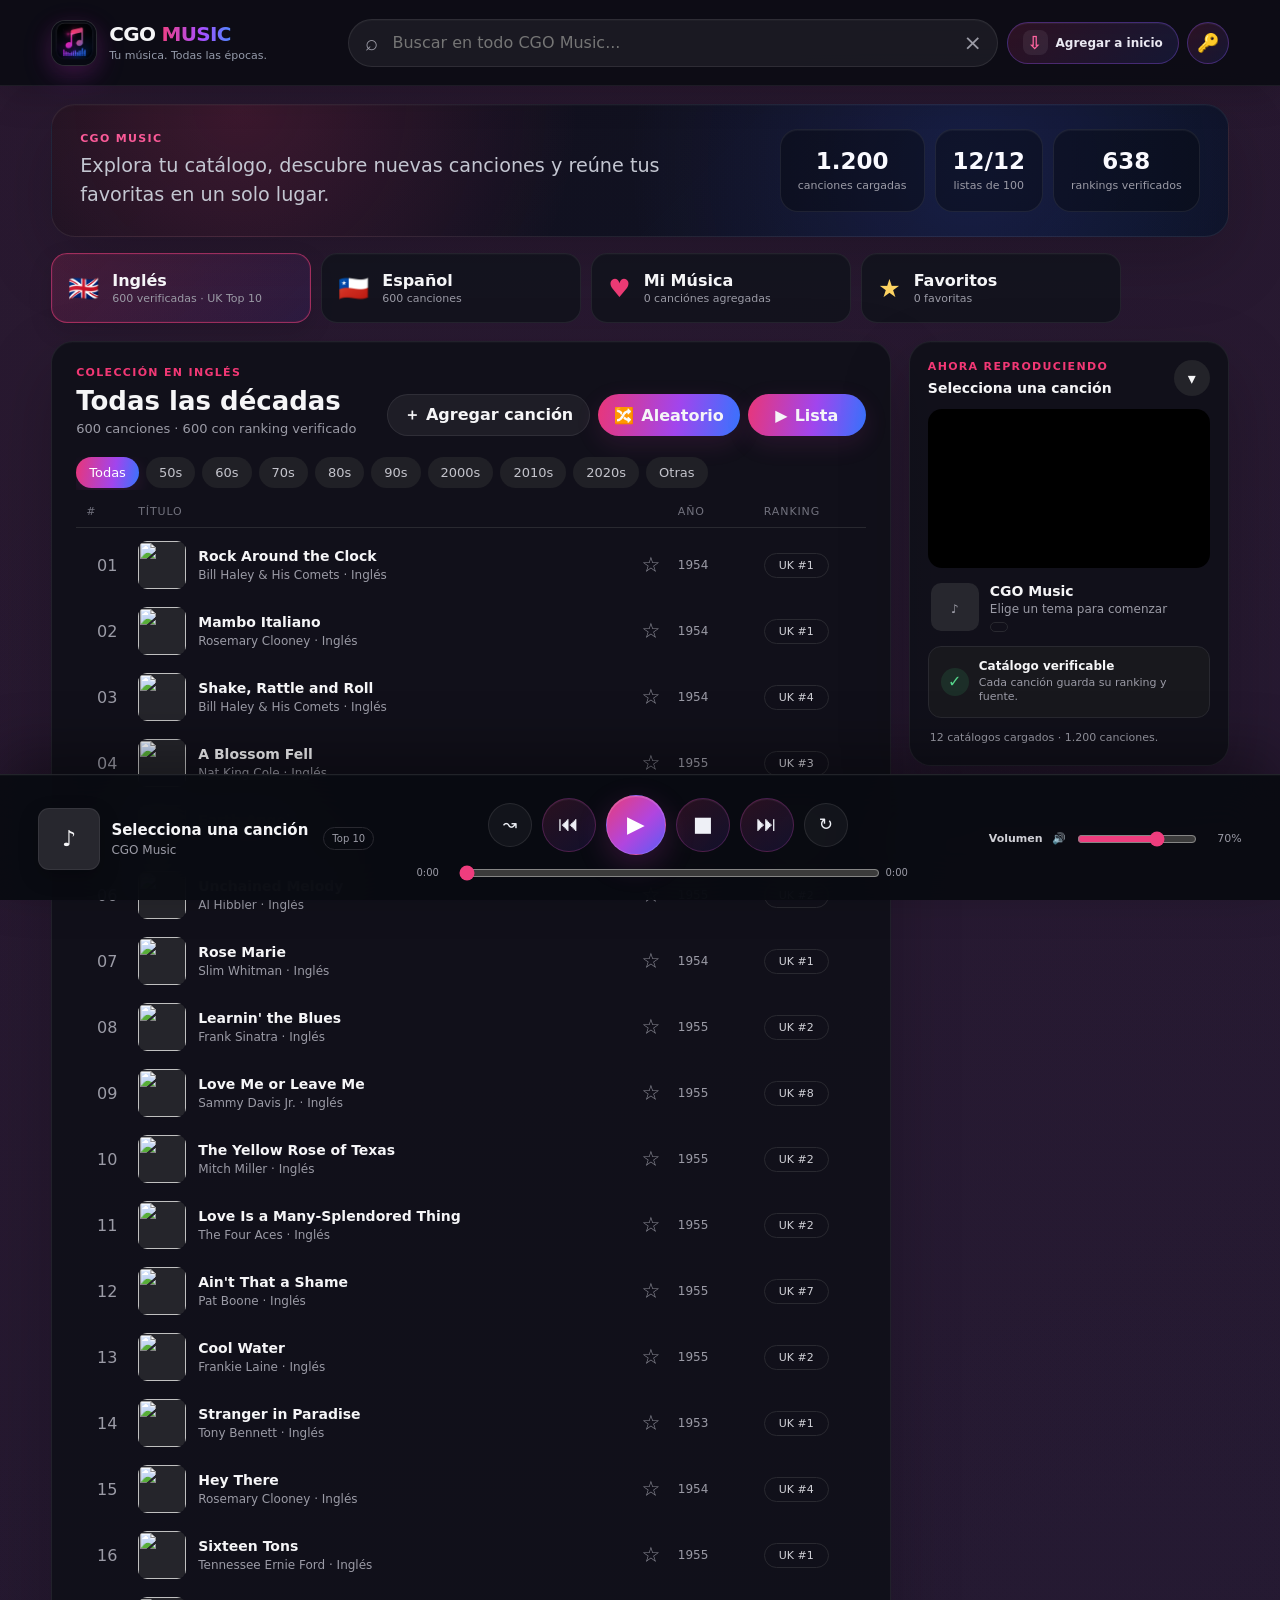
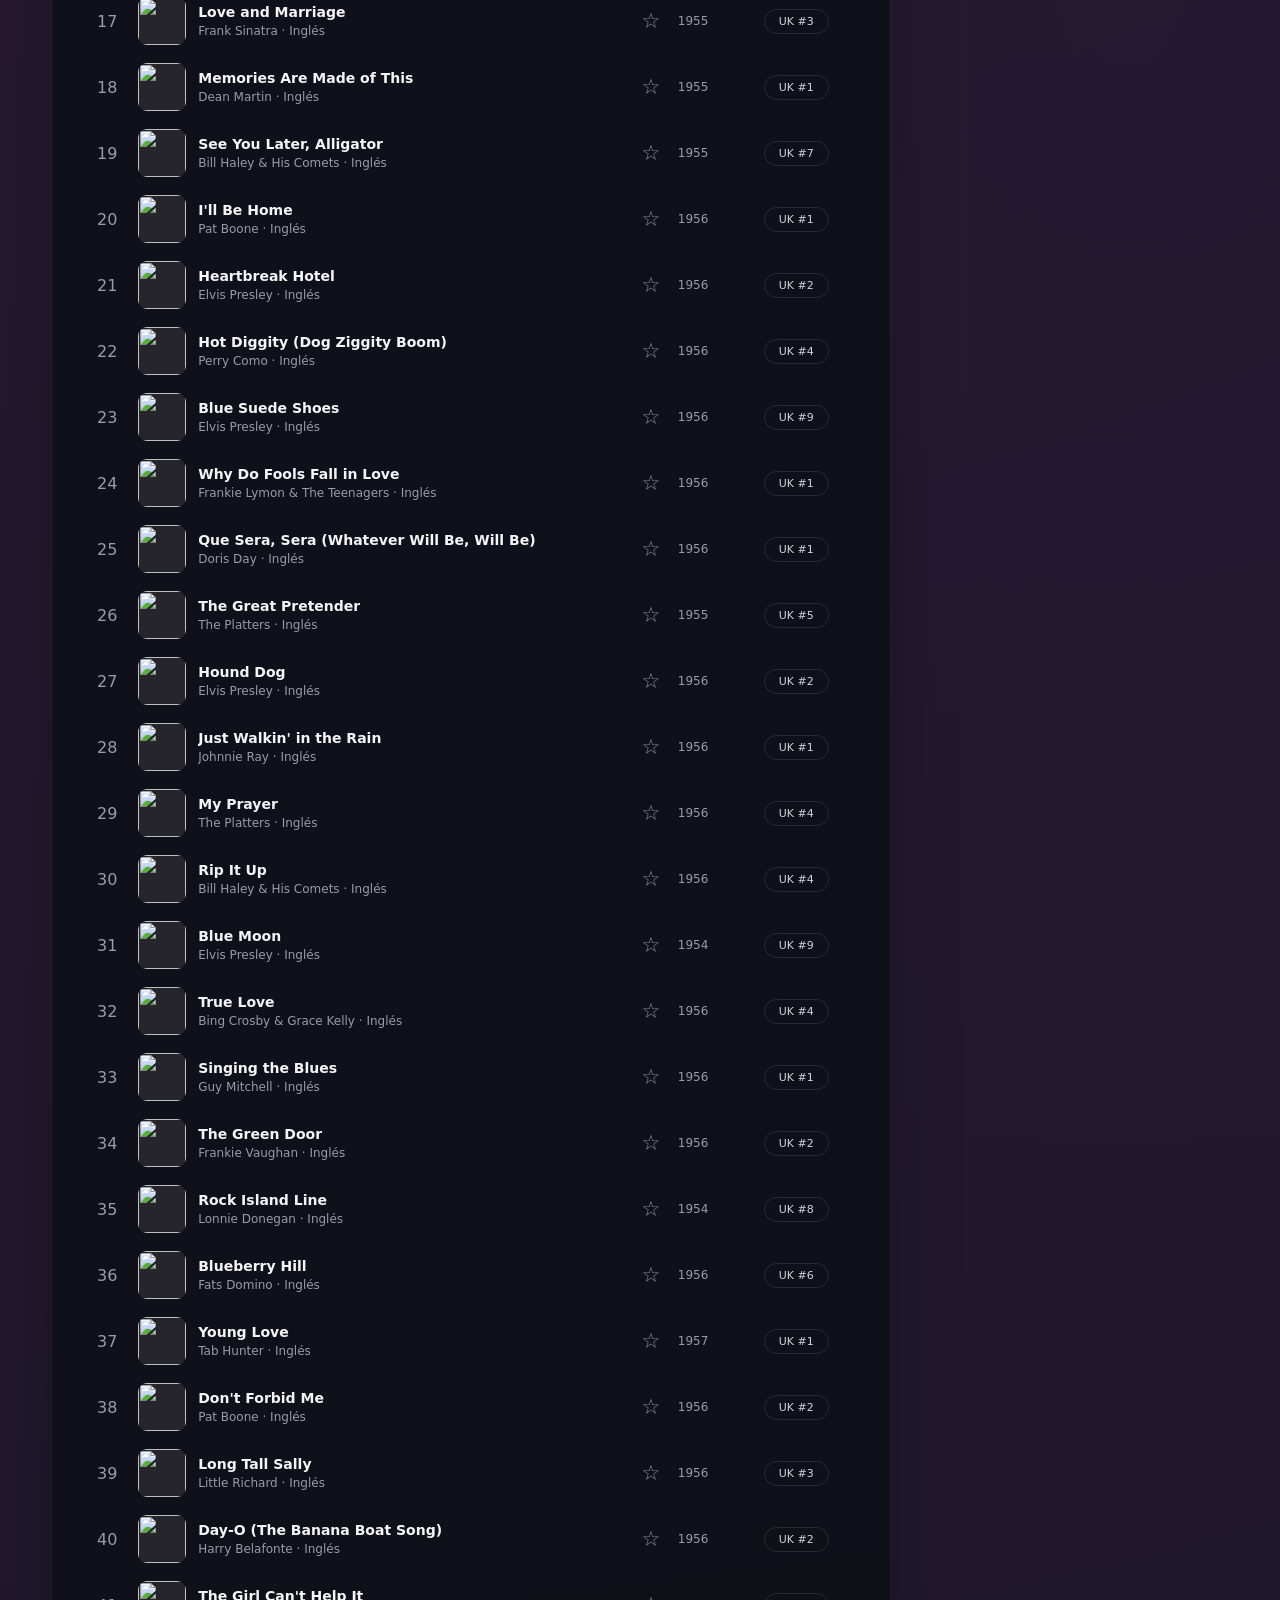
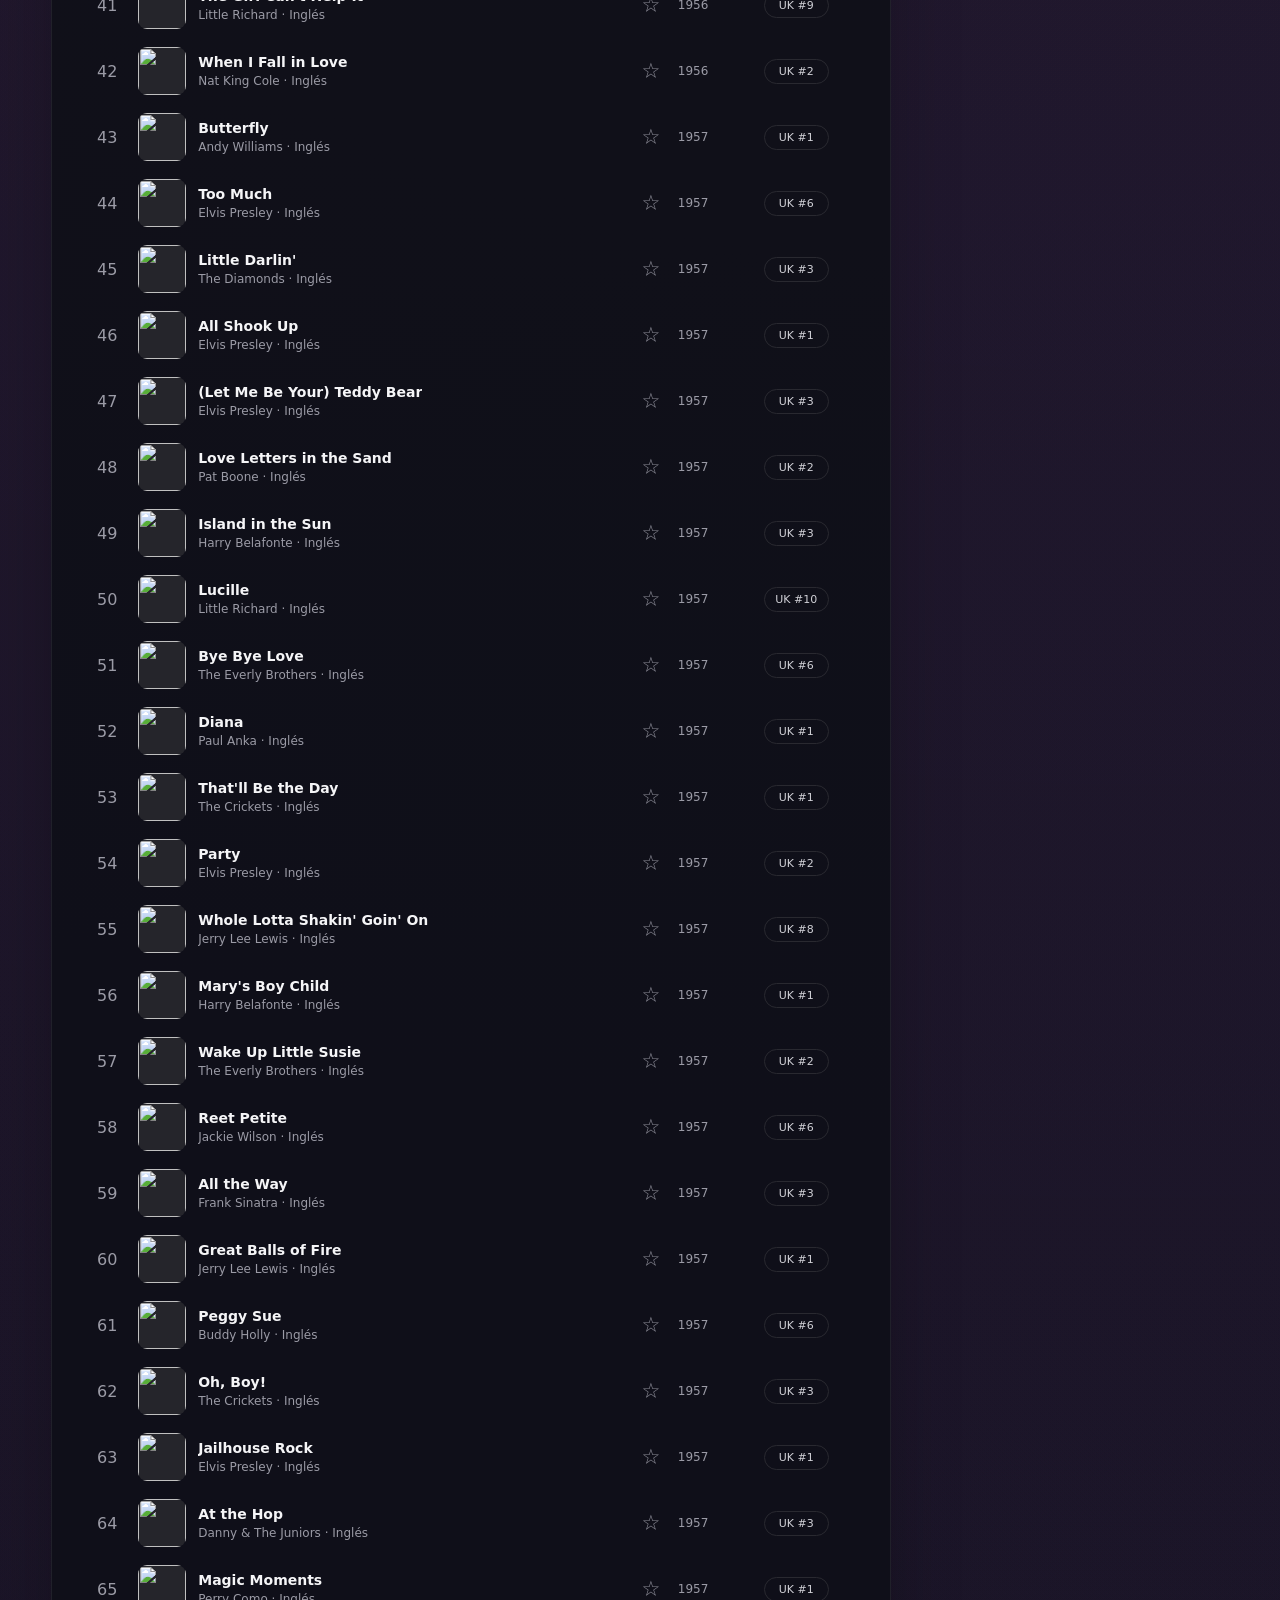
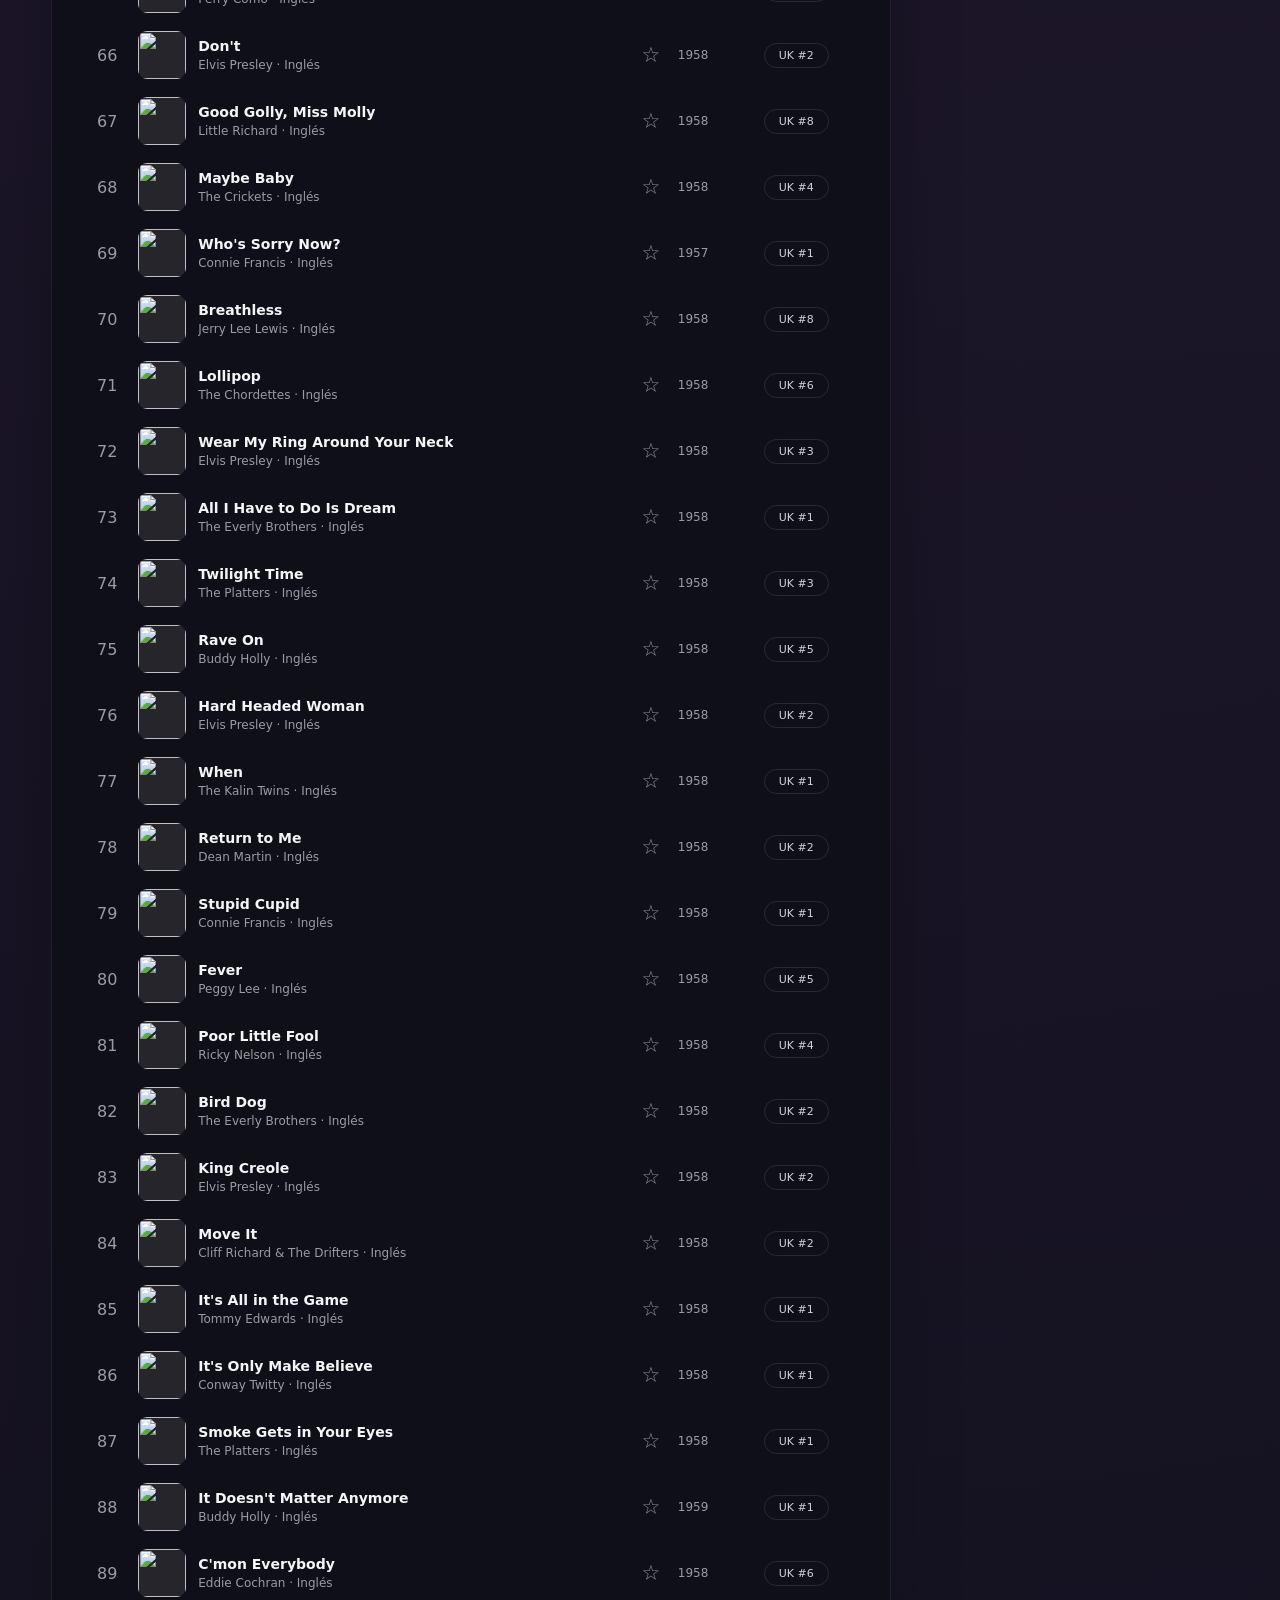
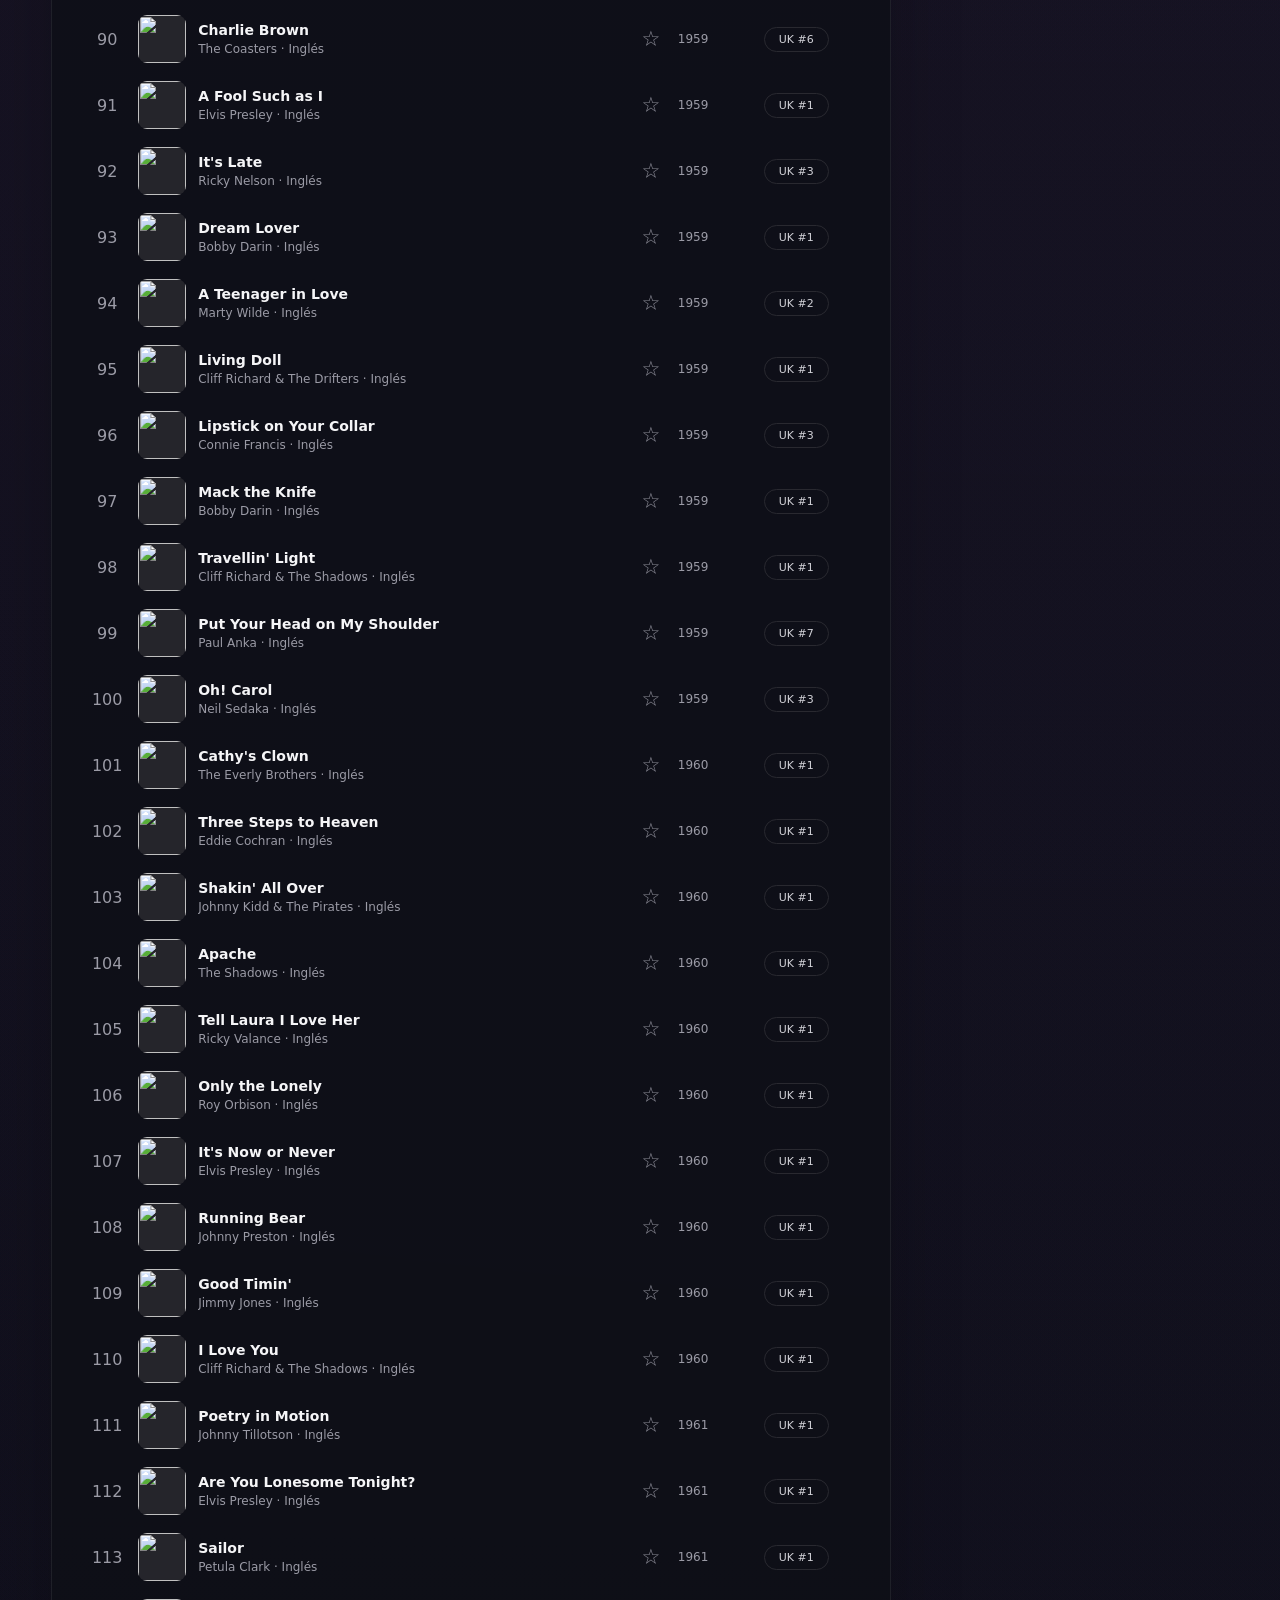
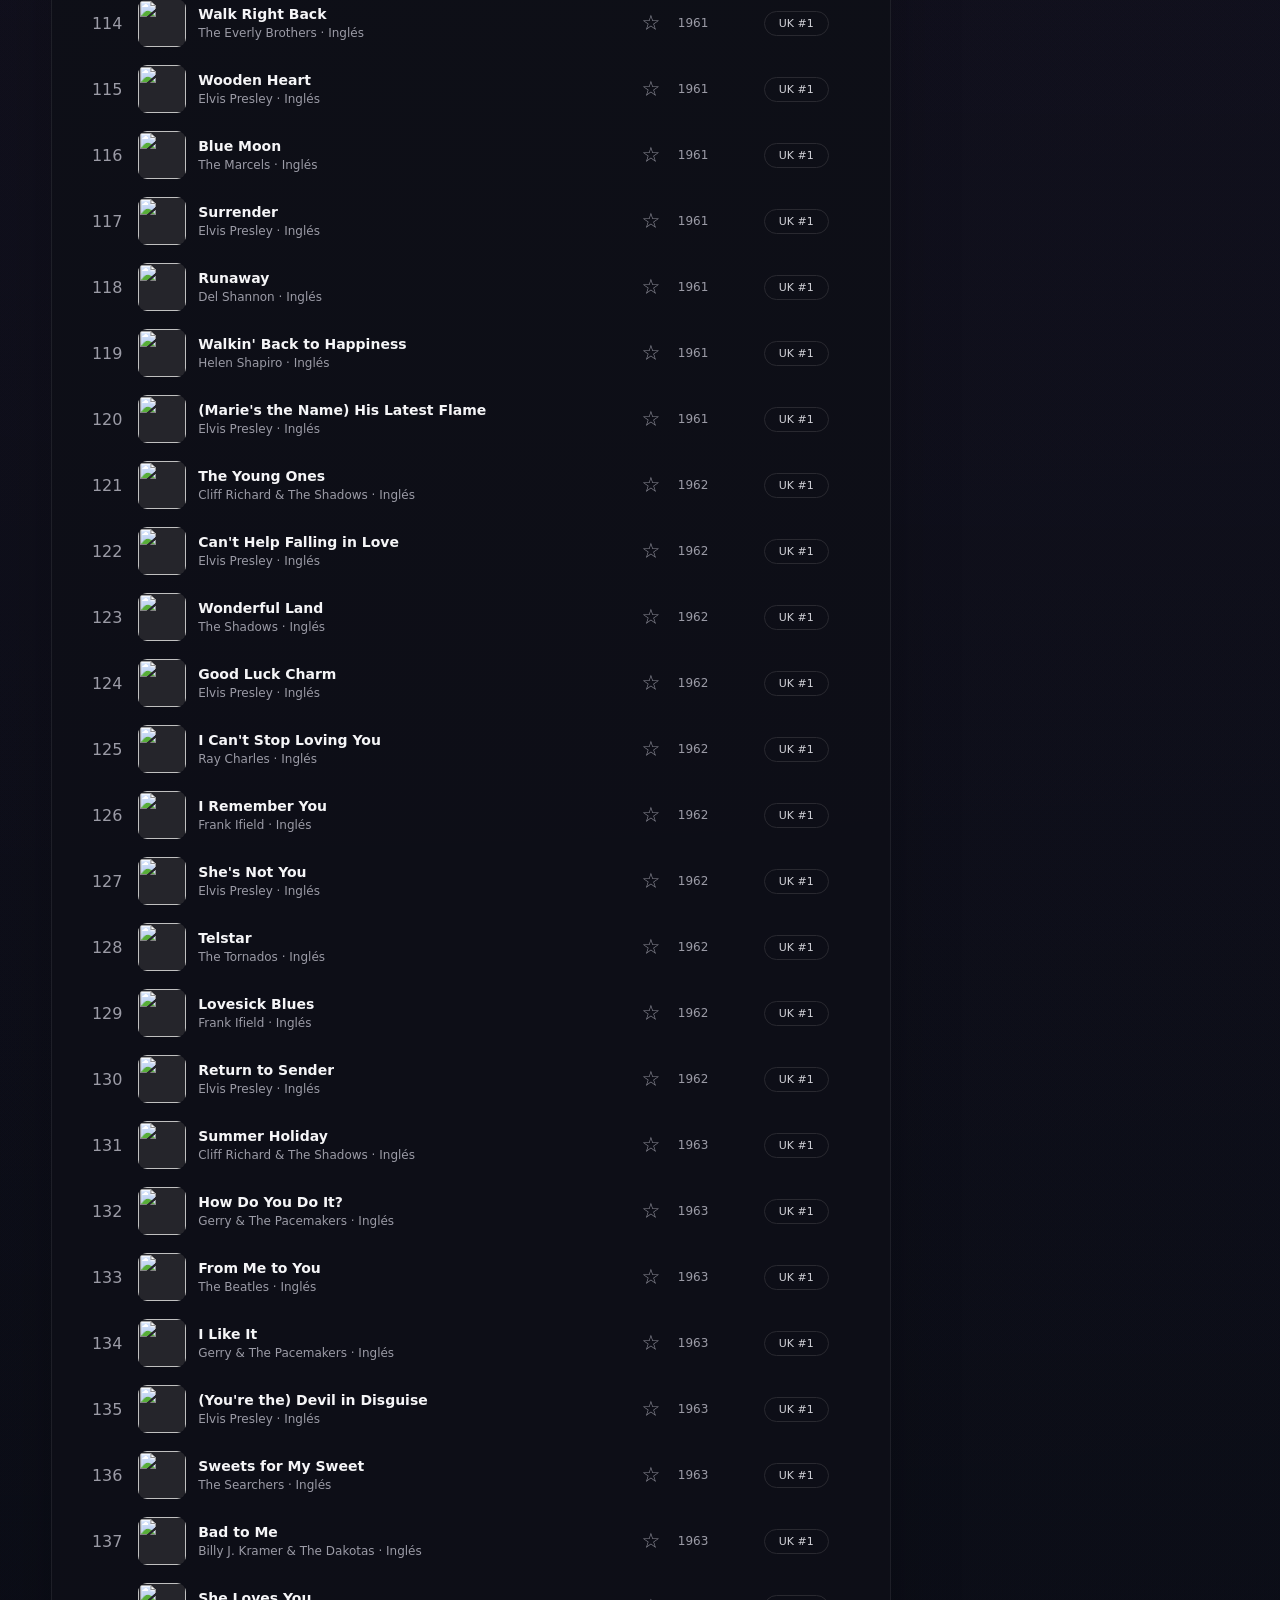
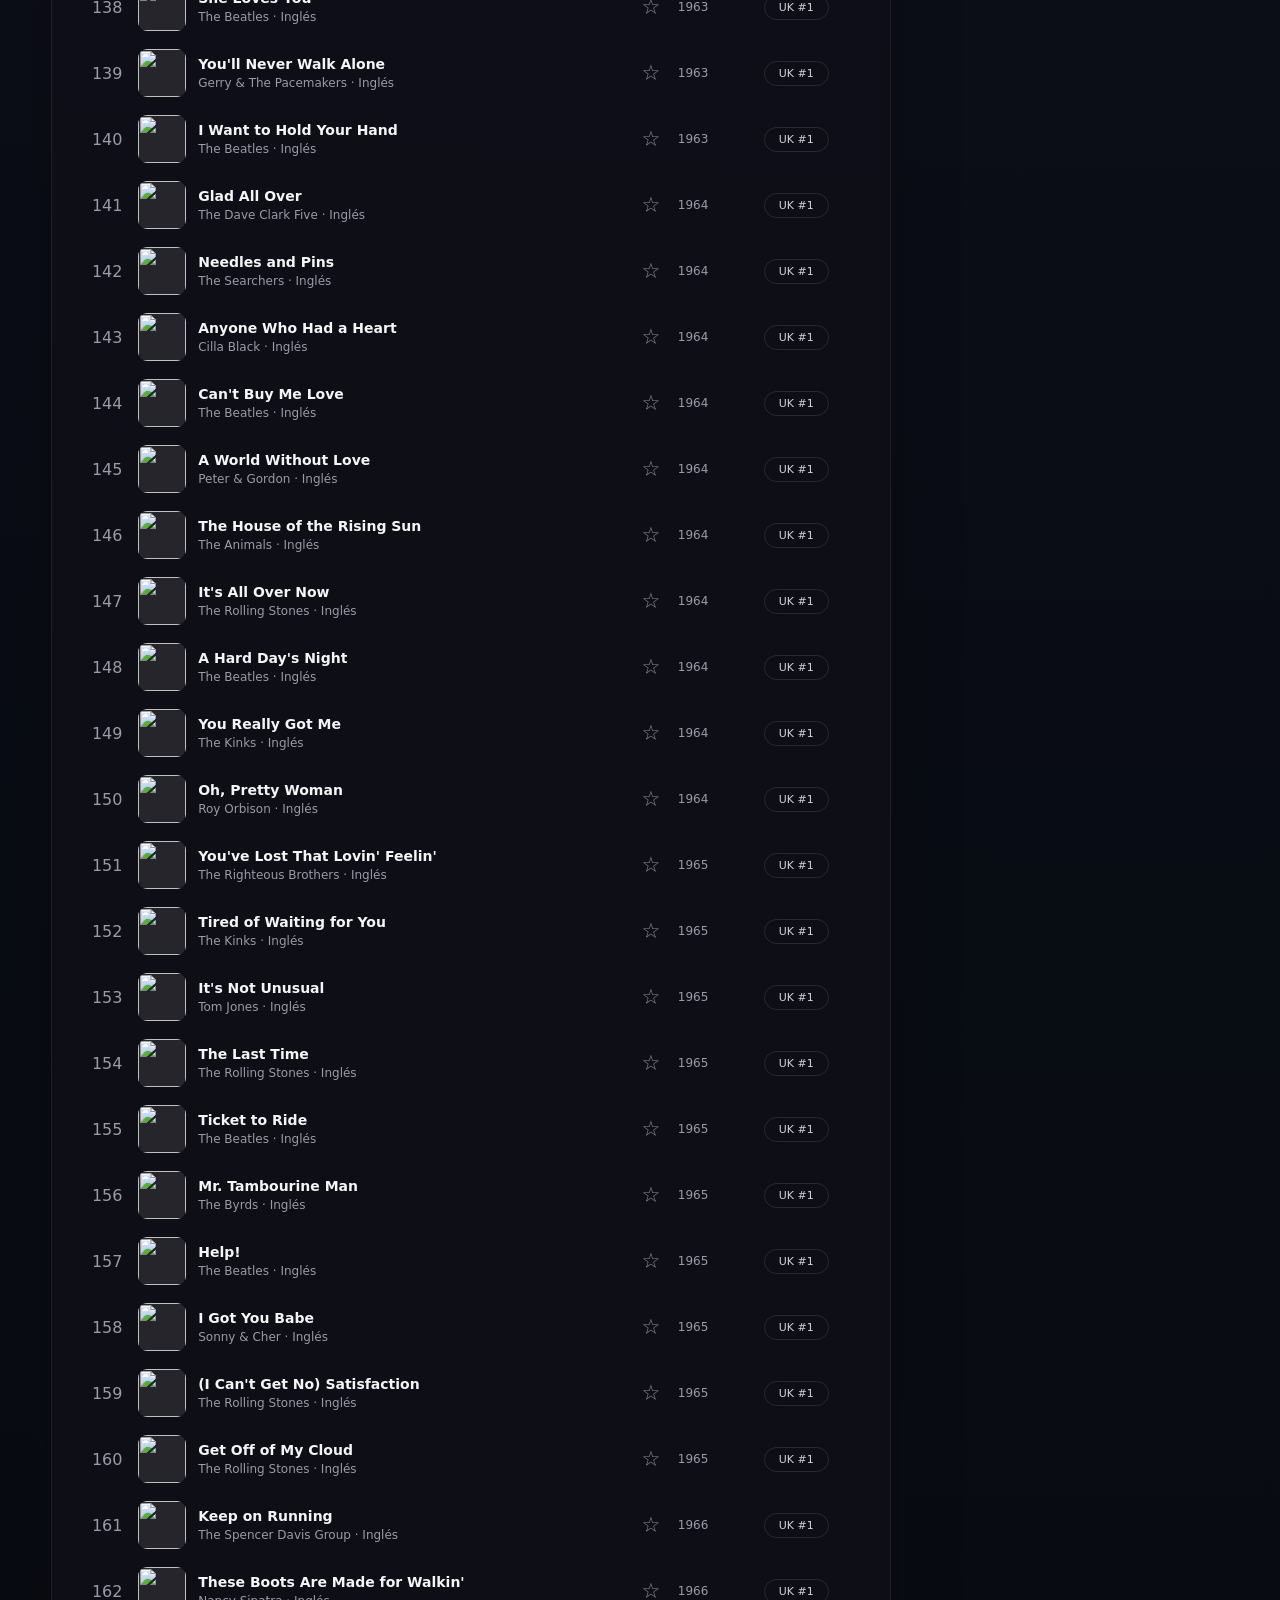
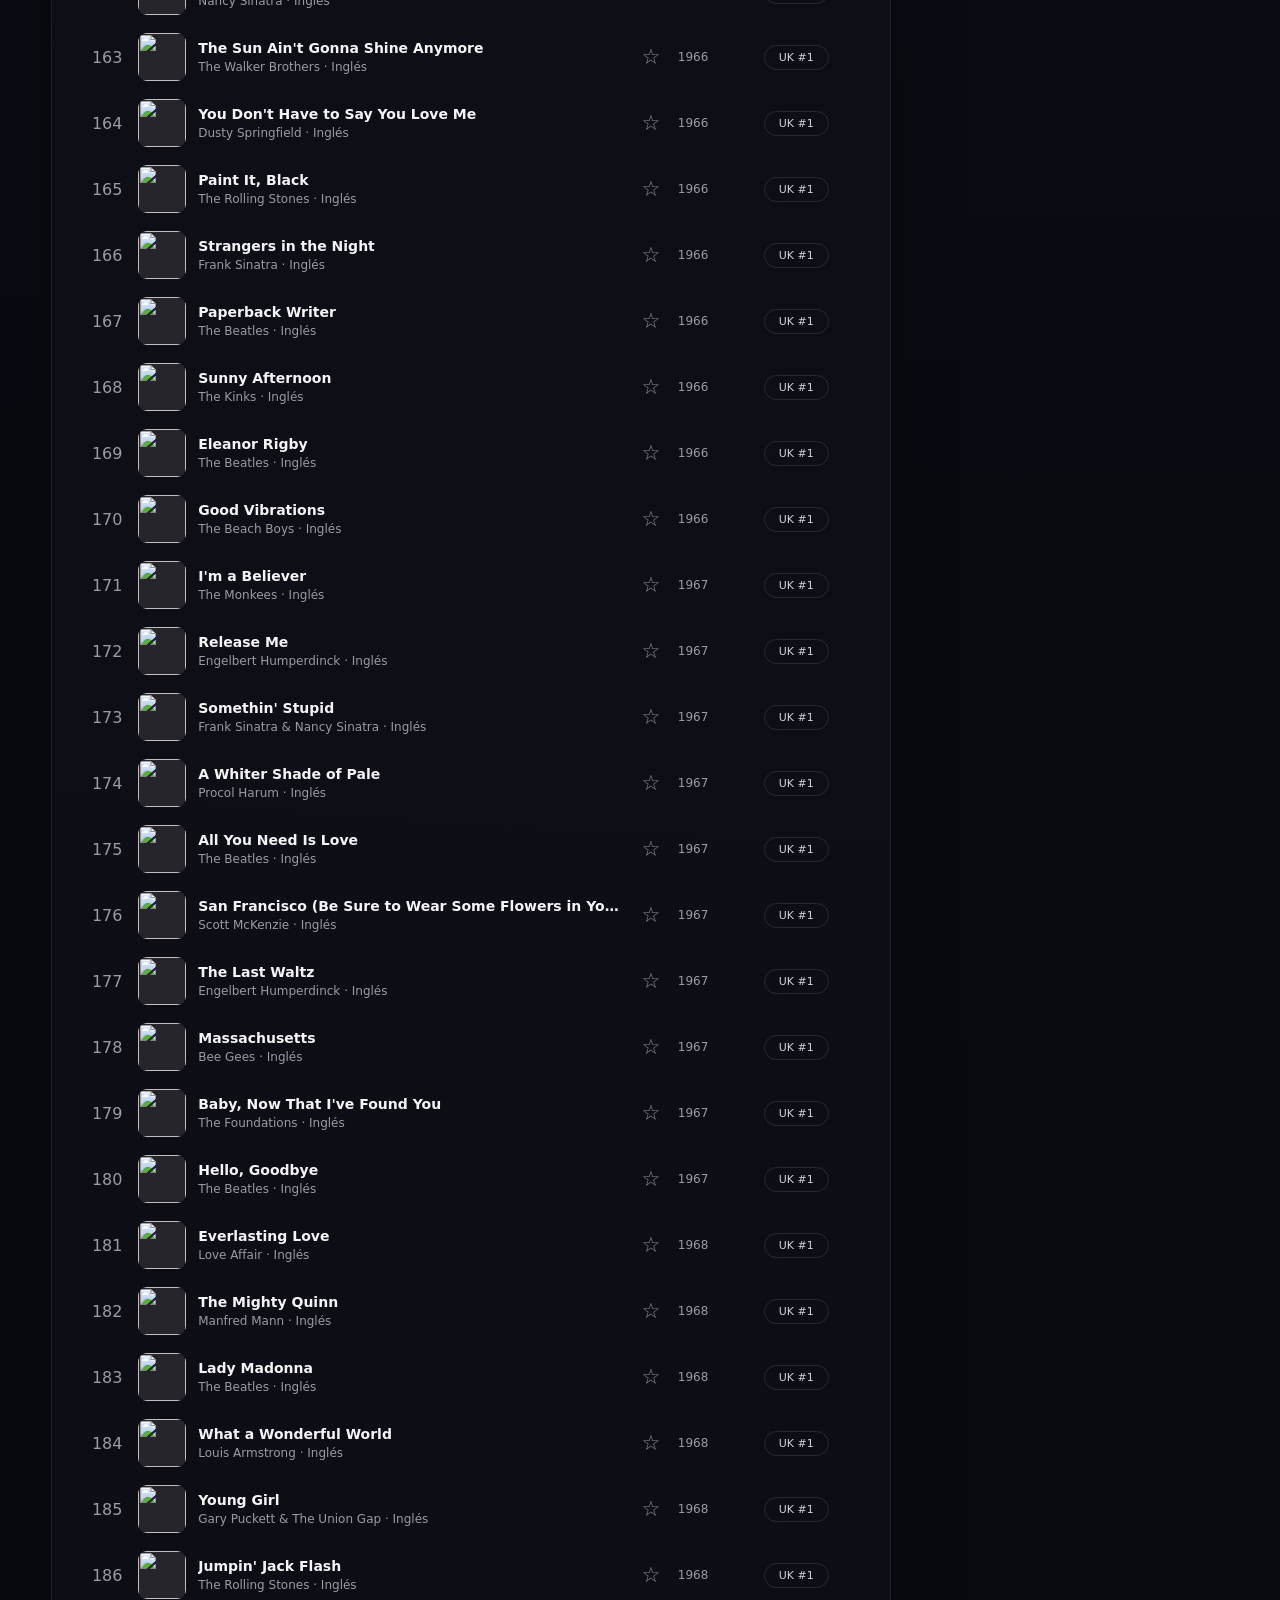
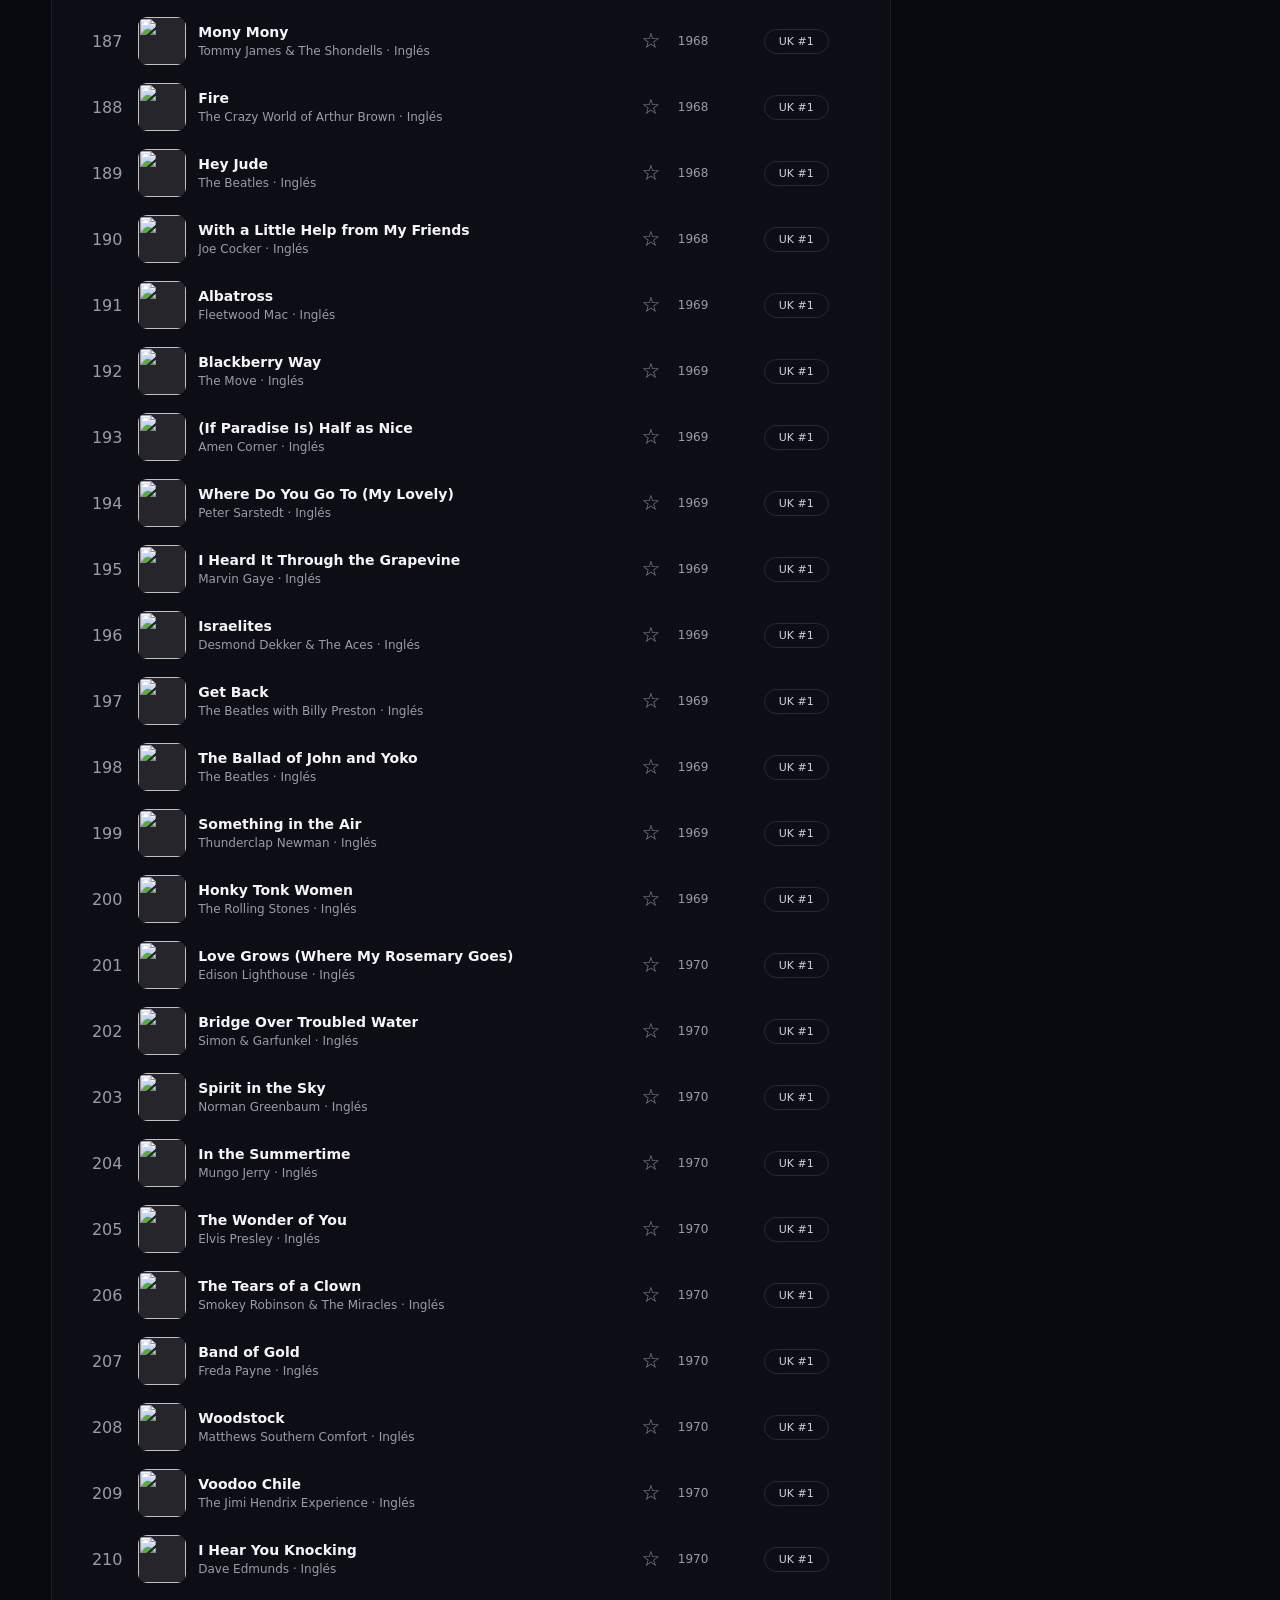
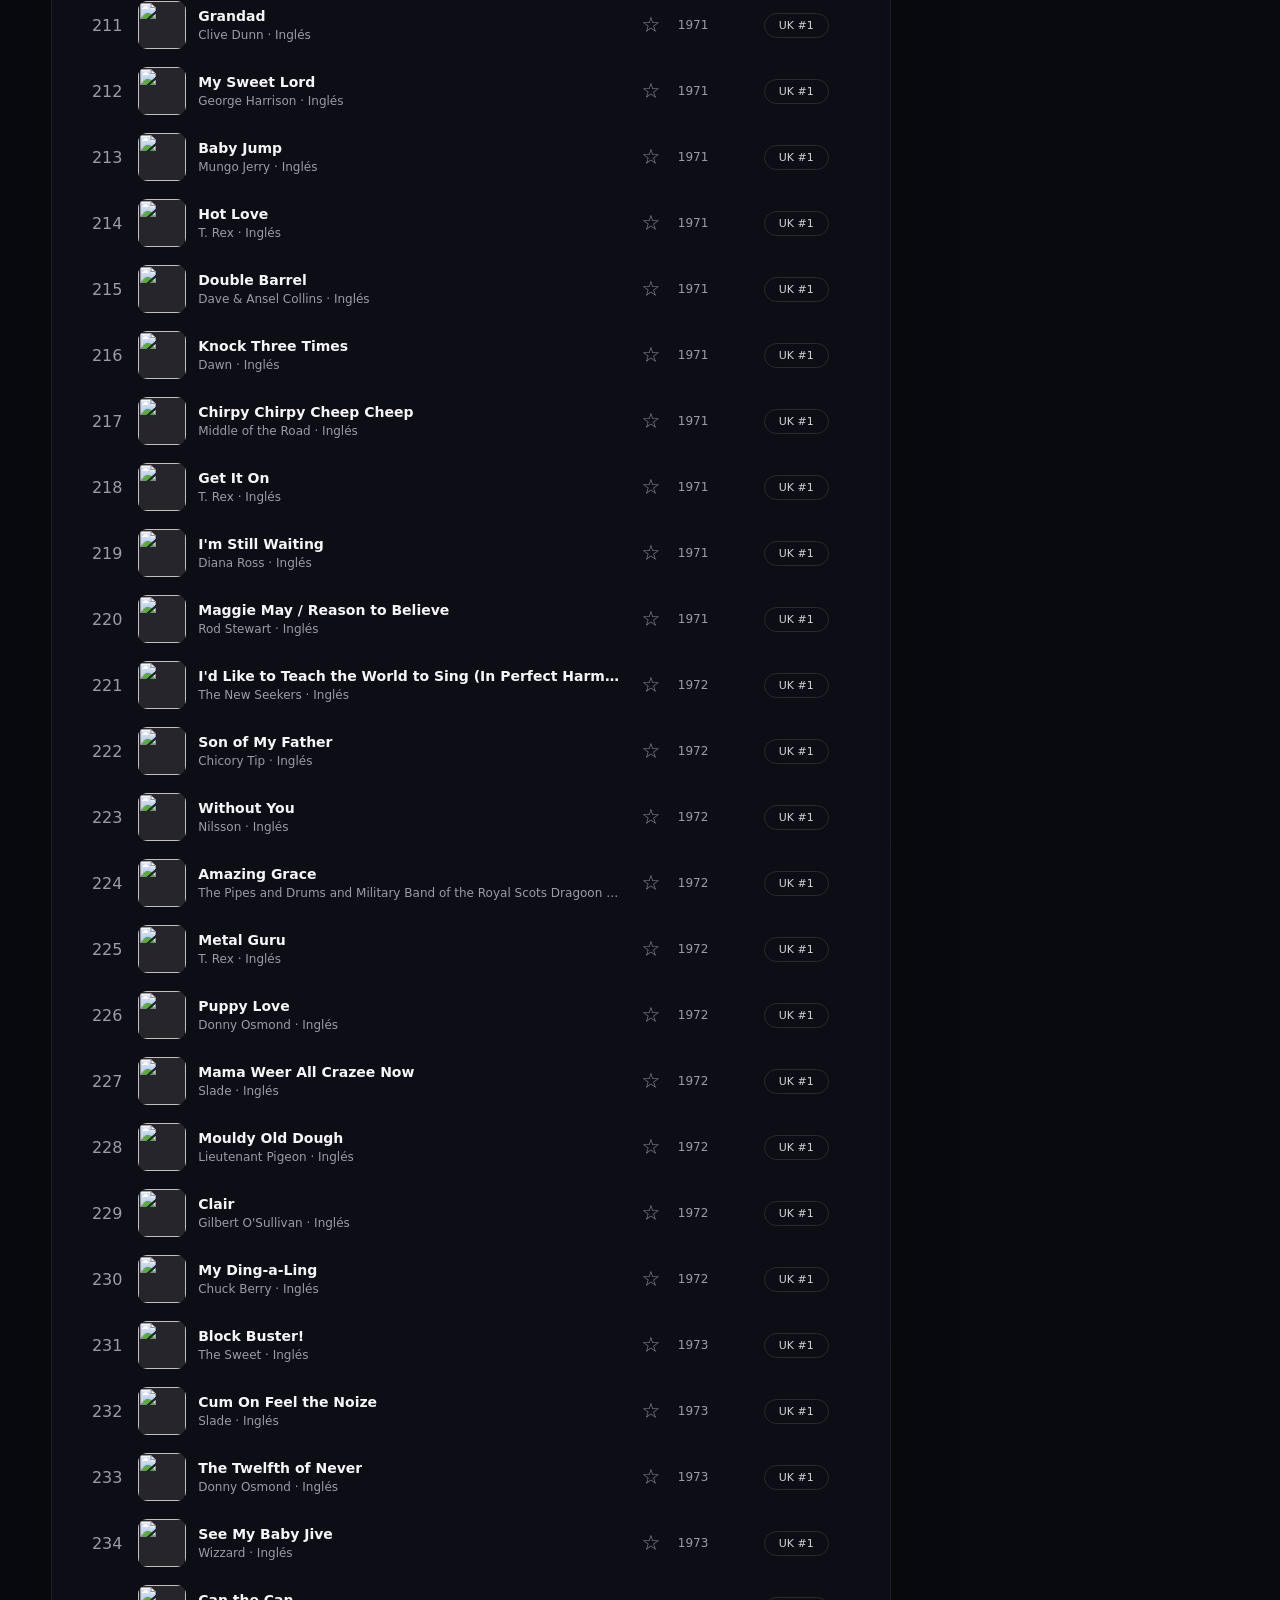
==== commit 88c132ee: "Add files via upload" ====
--- a/index.html
+++ b/index.html
@@ -37,9 +37,12 @@
     </div>
 
     <div class="header-actions">
-      <button id="installAppBtn" class="install-app-btn" type="button" title="Agregar CGO Music a la pantalla de inicio">
+      <button id="installAppBtn" class="install-app-btn" type="button" title="Agregar CGO Music a la pantalla de inicio" aria-label="Agregar CGO Music a la pantalla de inicio">
         <span class="install-app-icon" aria-hidden="true">⇩</span>
         <span>Agregar a inicio</span>
+      </button>
+      <button id="dataToolsBtn" class="header-tool-btn" type="button" title="Importar / Exportar" aria-label="Importar o exportar personalización">
+        <span aria-hidden="true">🔑</span>
       </button>
     </div>
   </header>
@@ -86,10 +89,8 @@
           </div>
           <div class="toolbar-actions">
             <button id="addSongBtn" class="secondary-btn add-song-btn" type="button">＋ Agregar canción</button>
-            <button id="importSongsBtn" class="secondary-btn personal-only-action" type="button" hidden>Importar JSON</button>
-            <button id="exportSongsBtn" class="secondary-btn personal-only-action" type="button" hidden>Exportar JSON</button>
-            <button id="shuffleAllBtn" class="secondary-btn" type="button">🔀 Aleatorio</button>
-            <button id="playAllBtn" class="primary-btn" type="button">▶ Reproducir lista</button>
+            <button id="shuffleAllBtn" class="primary-btn playlist-action-btn" type="button"><span aria-hidden="true">🔀</span><span>Aleatorio</span></button>
+            <button id="playAllBtn" class="primary-btn playlist-action-btn" type="button"><span aria-hidden="true">▶</span><span>Lista</span></button>
           </div>
         </div>
 
@@ -279,6 +280,26 @@
     </div>
   </dialog>
 
+  <dialog id="dataToolsDialog" class="install-dialog data-tools-dialog">
+    <div class="install-dialog-card data-tools-card">
+      <button id="closeDataToolsDialogBtn" class="dialog-close install-dialog-close" type="button" aria-label="Cerrar">×</button>
+      <div class="data-tools-key" aria-hidden="true">🔑</div>
+      <span class="eyebrow">CGO MUSIC</span>
+      <h2>Respaldo y sincronización</h2>
+      <p>Exporta Mi Música y Favoritos o importa tu archivo <strong>personalizacion.json</strong>.</p>
+      <div class="data-tools-actions">
+        <button id="exportSongsBtn" class="data-tool-action" type="button">
+          <span class="data-tool-action-icon" aria-hidden="true">⇩</span>
+          <span><strong>Exportar</strong><small>Descarga tu personalización en JSON.</small></span>
+        </button>
+        <button id="importSongsBtn" class="data-tool-action" type="button">
+          <span class="data-tool-action-icon" aria-hidden="true">⇧</span>
+          <span><strong>Importar</strong><small>Carga un JSON guardado anteriormente.</small></span>
+        </button>
+      </div>
+    </div>
+  </dialog>
+
   <nav class="mobile-nav" aria-label="Navegación principal">
     <button class="mobile-nav-btn active" type="button" data-mobile-nav="home"><span>⌂</span><small>Inicio</small></button>
     <button class="mobile-nav-btn" type="button" data-mobile-nav="search"><span>⌕</span><small>Buscar</small></button>
--- a/css/styles.css
+++ b/css/styles.css
@@ -1680,3 +1680,165 @@
   .utility-control { width: 34px; height: 34px; flex-basis: 34px; }
   .volume-label { display: none; }
 }
+
+
+/* =========================================================
+   CGO Music — refinamiento móvil + menú de datos v9
+   ========================================================= */
+.header-actions {
+  display: flex;
+  align-items: center;
+  justify-content: flex-end;
+  gap: 8px;
+}
+.header-tool-btn {
+  width: 42px;
+  height: 42px;
+  flex: 0 0 42px;
+  display: grid;
+  place-items: center;
+  border: 1px solid rgba(145,87,255,.34);
+  border-radius: 50%;
+  background: linear-gradient(135deg, rgba(242,56,117,.14), rgba(76,105,255,.13));
+  color: #f4eaff;
+  font-size: 18px;
+  box-shadow: inset 0 1px 0 rgba(255,255,255,.05);
+  transition: transform .16s ease, border-color .16s ease, background .16s ease;
+}
+.header-tool-btn:hover {
+  transform: translateY(-1px);
+  border-color: rgba(242,56,117,.55);
+  background: linear-gradient(135deg, rgba(242,56,117,.21), rgba(76,105,255,.18));
+}
+
+.playlist-action-btn {
+  display: inline-flex;
+  align-items: center;
+  justify-content: center;
+  gap: 7px;
+  min-width: 118px;
+}
+
+.data-tools-card { text-align: left; }
+.data-tools-card > .eyebrow,
+.data-tools-card > h2,
+.data-tools-card > p { text-align: center; }
+.data-tools-key {
+  width: 64px;
+  height: 64px;
+  display: grid;
+  place-items: center;
+  margin: 0 auto 15px;
+  border: 1px solid rgba(255,255,255,.10);
+  border-radius: 20px;
+  background: linear-gradient(145deg, rgba(242,56,117,.17), rgba(76,105,255,.17));
+  font-size: 27px;
+  box-shadow: 0 13px 38px rgba(180,45,196,.13);
+}
+.data-tools-actions {
+  display: grid;
+  gap: 10px;
+  margin-top: 20px;
+}
+.data-tool-action {
+  width: 100%;
+  min-height: 72px;
+  display: grid;
+  grid-template-columns: 44px minmax(0, 1fr);
+  gap: 12px;
+  align-items: center;
+  padding: 11px 13px;
+  border: 1px solid rgba(255,255,255,.075);
+  border-radius: 16px;
+  background: rgba(255,255,255,.035);
+  text-align: left;
+  transition: transform .15s ease, border-color .15s ease, background .15s ease;
+}
+.data-tool-action:hover {
+  transform: translateY(-1px);
+  border-color: rgba(242,56,117,.32);
+  background: rgba(255,255,255,.055);
+}
+.data-tool-action-icon {
+  width: 42px;
+  height: 42px;
+  display: grid;
+  place-items: center;
+  border-radius: 13px;
+  background: linear-gradient(135deg, rgba(242,56,117,.25), rgba(87,82,255,.22));
+  color: white;
+  font-size: 21px;
+  font-weight: 850;
+}
+.data-tool-action strong { display: block; font-size: 14px; }
+.data-tool-action small { display: block; margin-top: 3px; color: #989eac; font-size: 11px; line-height: 1.35; }
+
+@media (max-width: 760px) {
+  html, body { width: 100%; max-width: 100%; overflow-x: hidden; }
+  .app-header {
+    width: 100%;
+    max-width: none;
+    margin: 0;
+    padding-left: 12px;
+    padding-right: 12px;
+  }
+  .header-actions { gap: 6px; }
+  .install-app-btn,
+  .header-tool-btn {
+    width: 42px;
+    min-width: 42px;
+    height: 42px;
+    padding: 0;
+    border-radius: 50%;
+  }
+  .install-app-btn > span:last-child { display: none; }
+  .install-app-icon { width: auto; height: auto; background: transparent; }
+
+  .search-wrap { width: 100%; max-width: none; }
+  .app-main {
+    width: 100%;
+    max-width: none;
+    margin: 0;
+    padding: 0 10px;
+  }
+  .hero,
+  .collection-tabs,
+  .content-grid {
+    width: 100%;
+    max-width: none;
+  }
+  .hero-copy { width: 100%; max-width: none; }
+  .hero p { max-width: none; }
+
+  .collection-tabs {
+    grid-template-columns: repeat(4, minmax(0, 1fr));
+    overflow: visible;
+  }
+  .collection-tab {
+    width: 100%;
+    min-width: 0;
+  }
+
+  .toolbar-actions {
+    display: grid;
+    grid-template-columns: repeat(2, minmax(0, 1fr));
+    width: 100%;
+    gap: 8px;
+  }
+  .toolbar-actions .add-song-btn {
+    grid-column: 1 / -1;
+    width: 100%;
+  }
+  .toolbar-actions .playlist-action-btn {
+    width: 100%;
+    min-width: 0;
+    min-height: 42px;
+  }
+}
+
+@media (max-width: 390px) {
+  .app-main { padding-inline: 7px; }
+  .collection-tabs { gap: 5px; }
+  .collection-tab { padding-inline: 5px; }
+  .collection-tab strong { font-size: 11px; }
+}
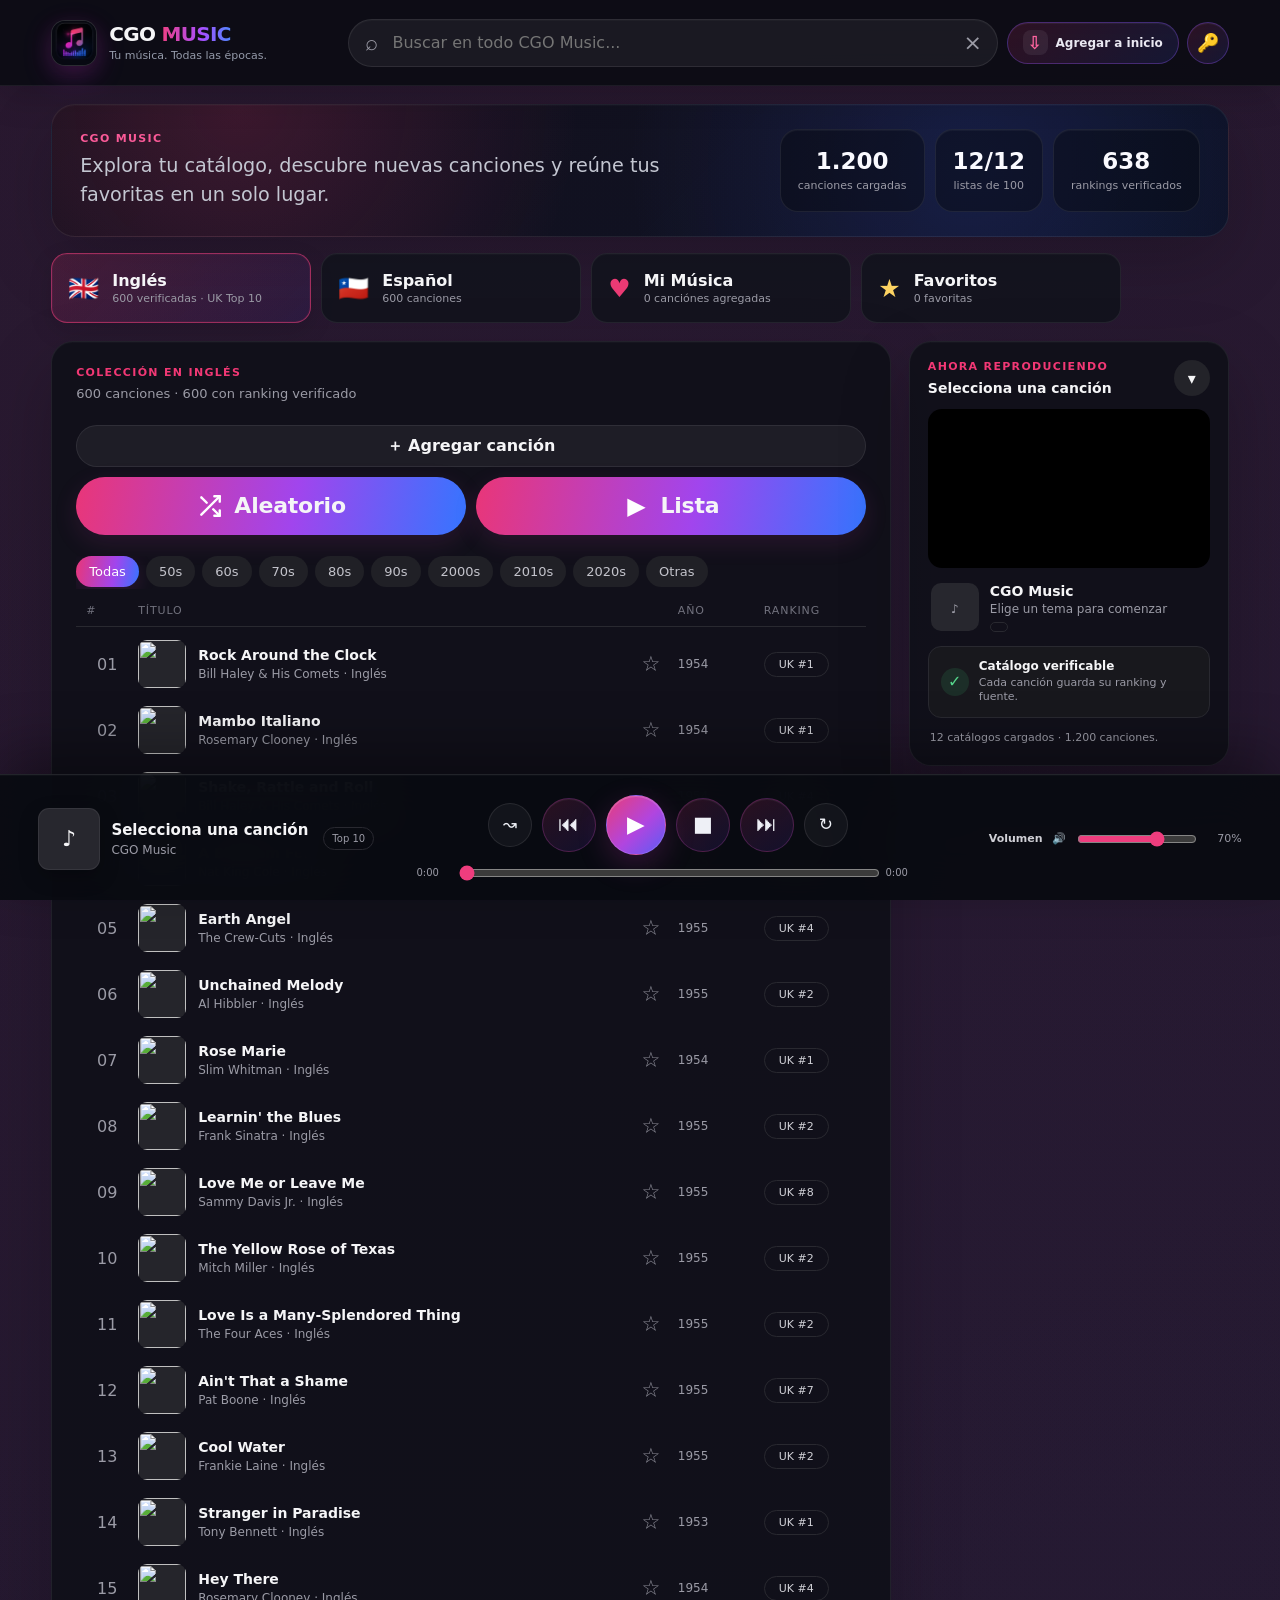
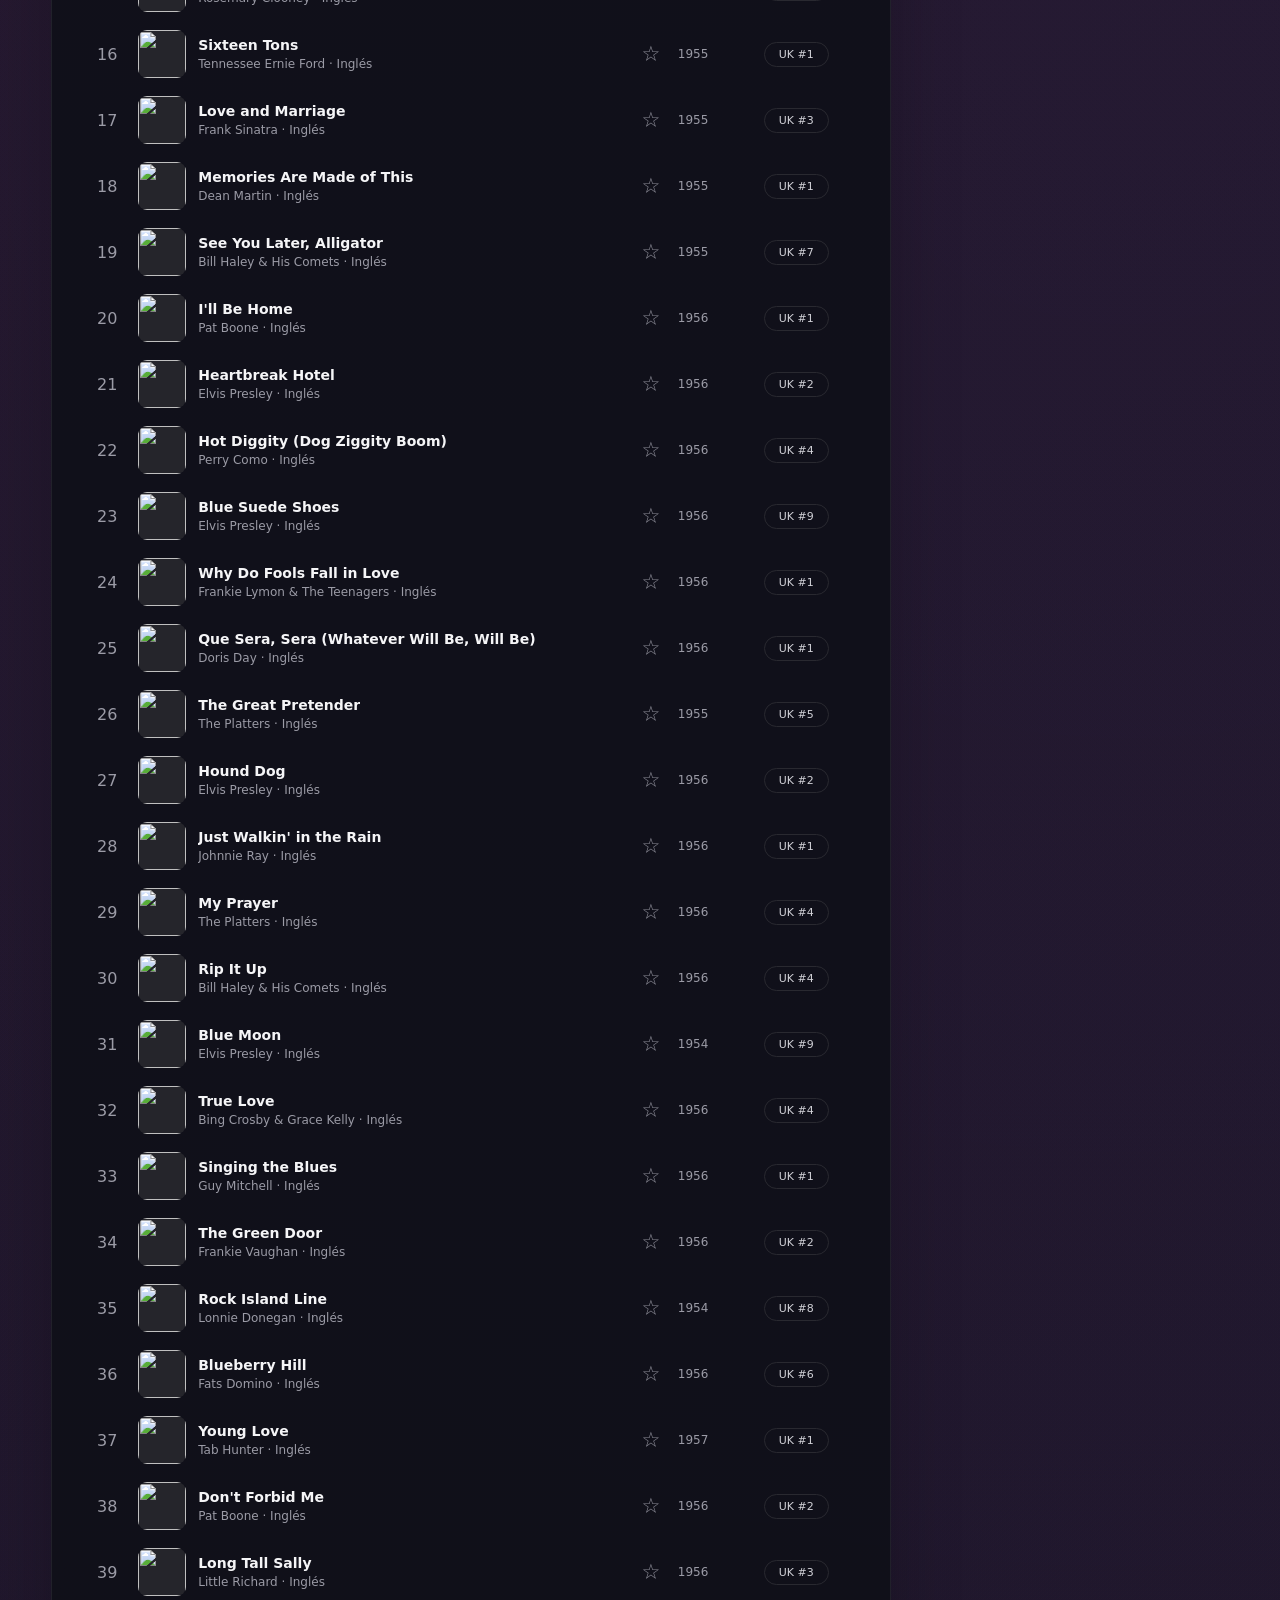
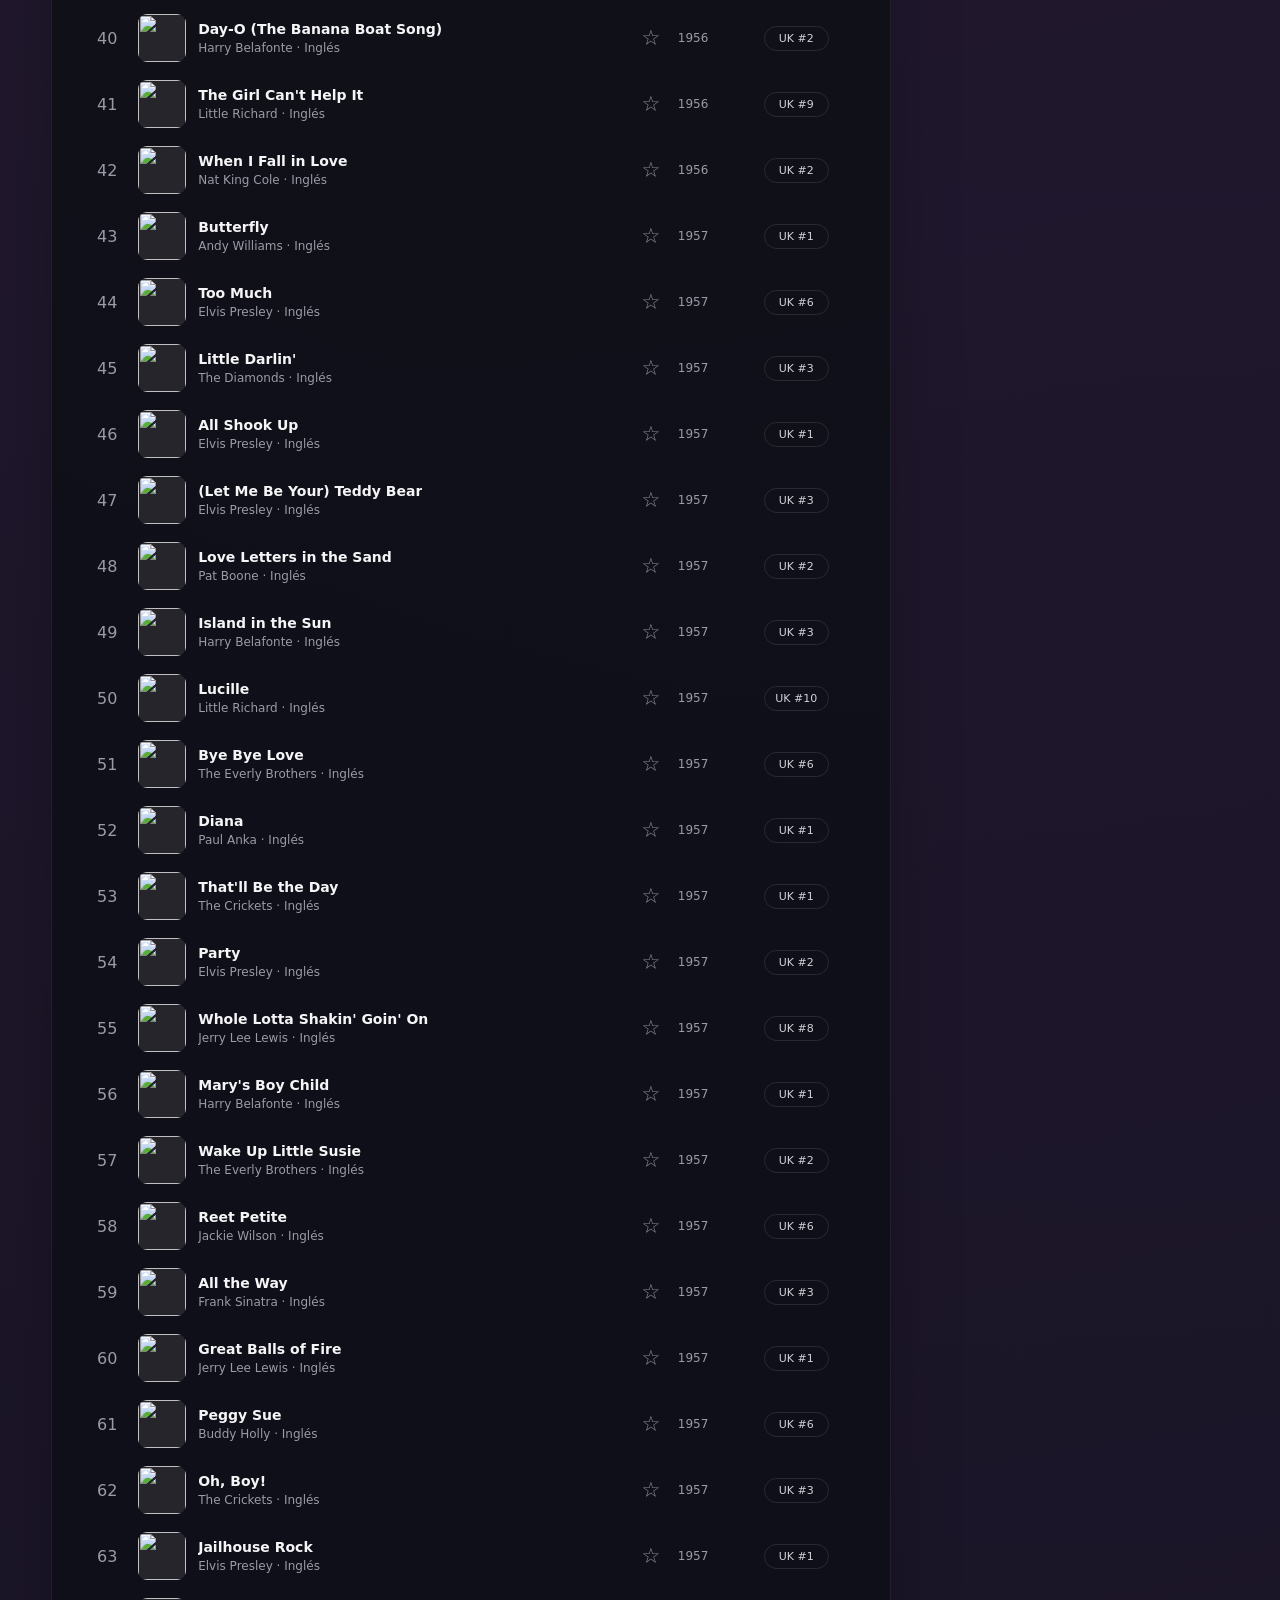
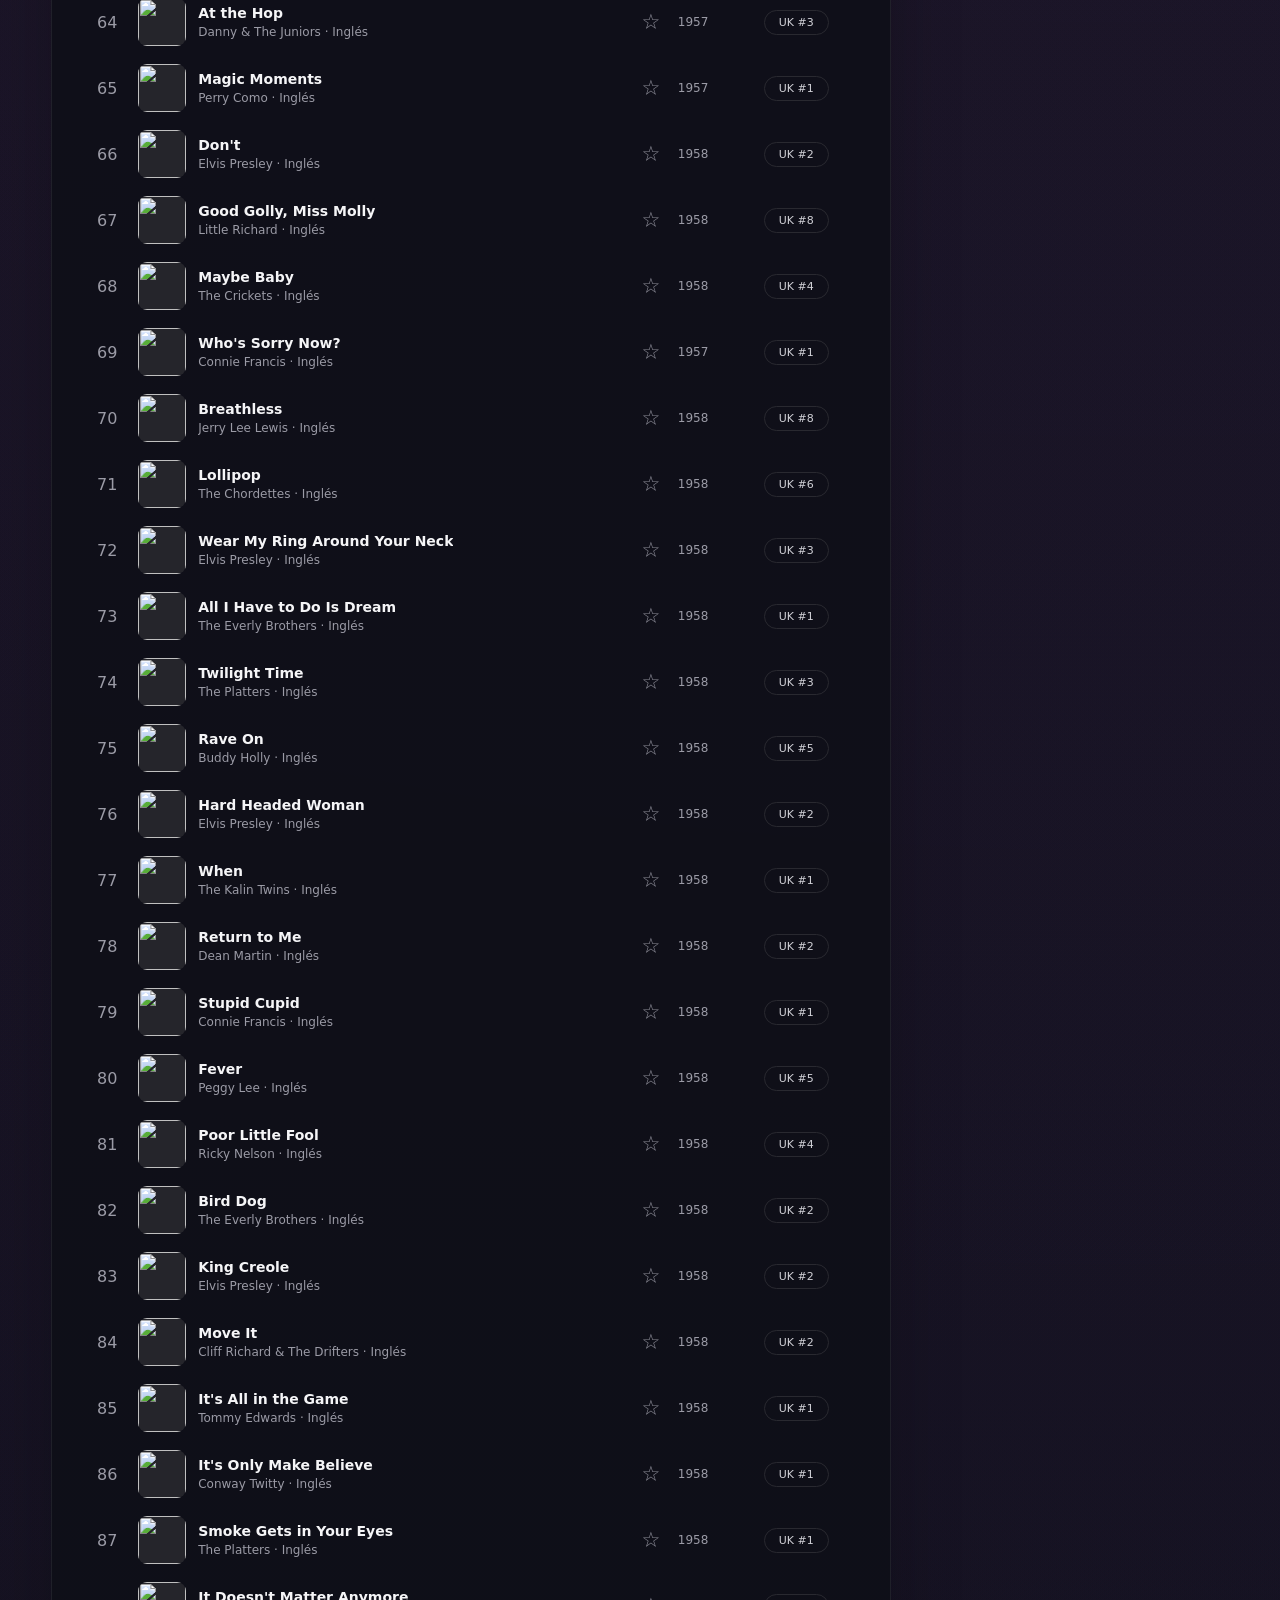
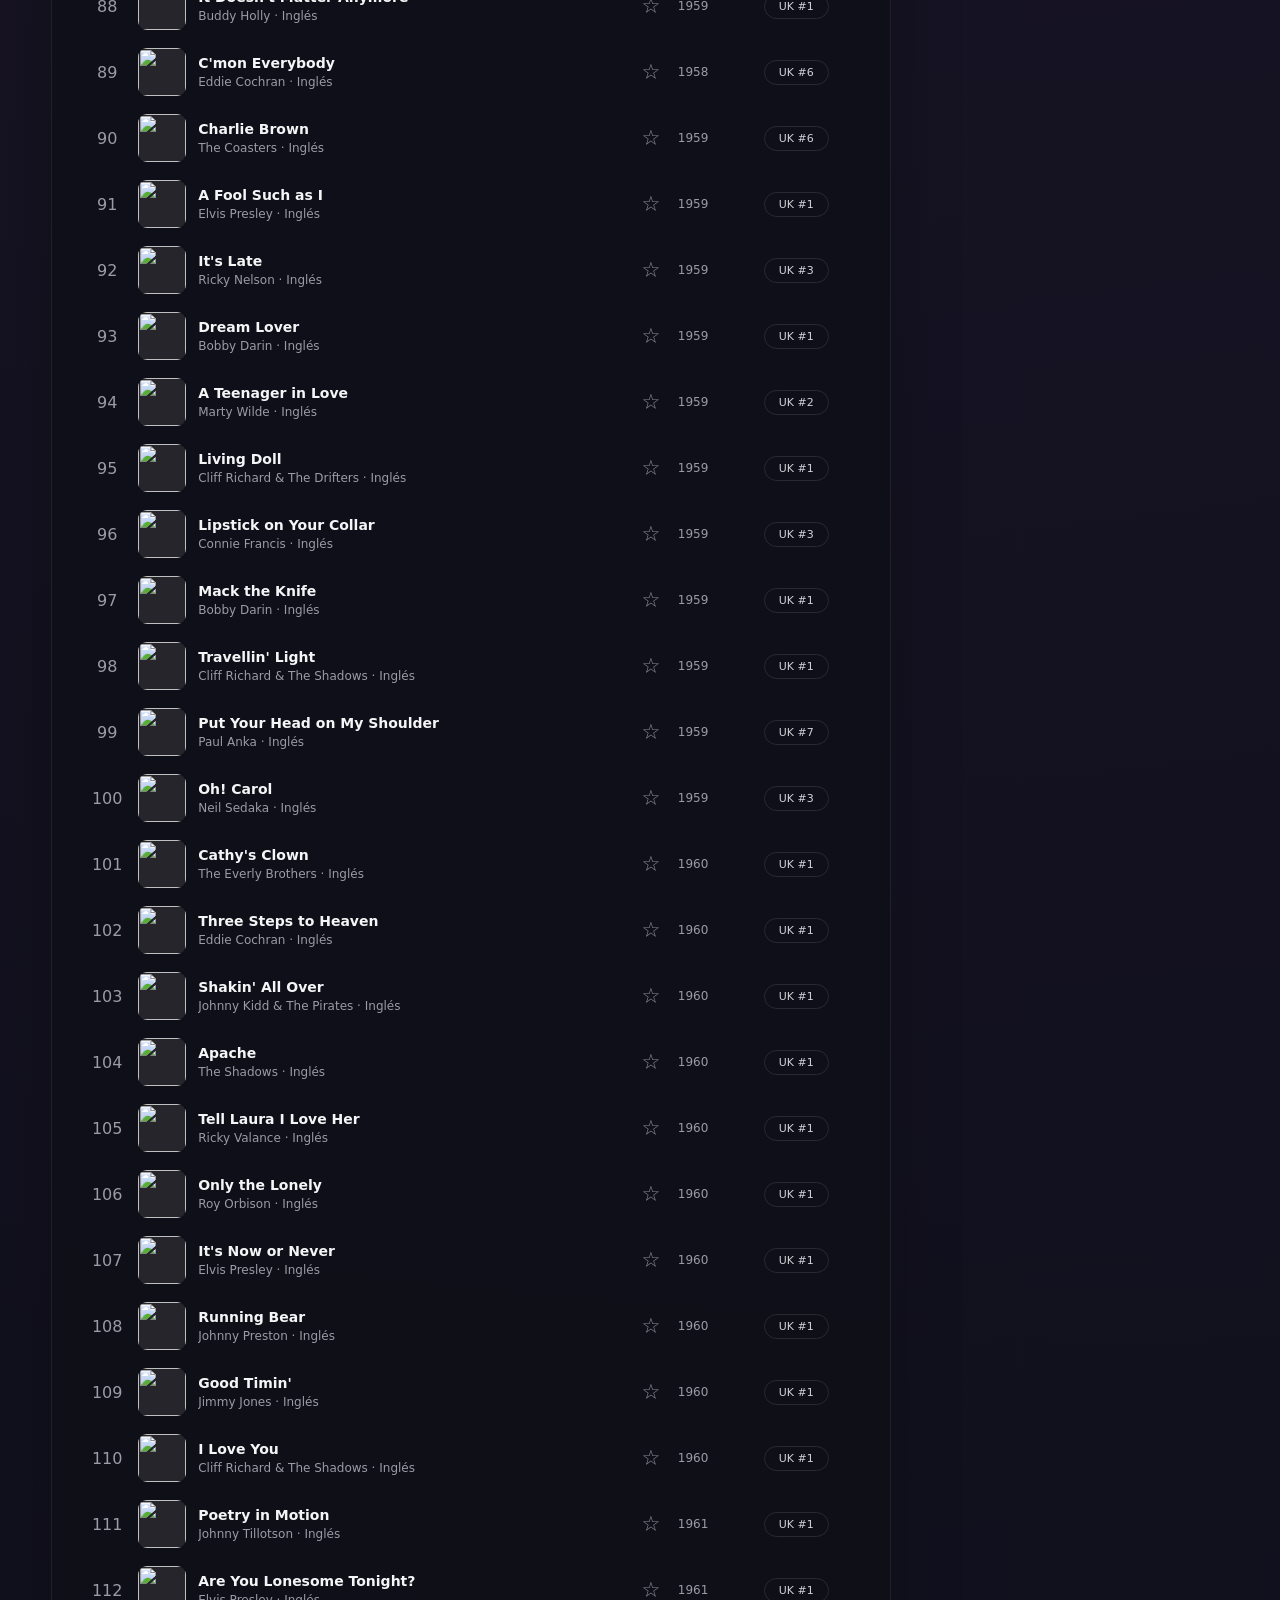
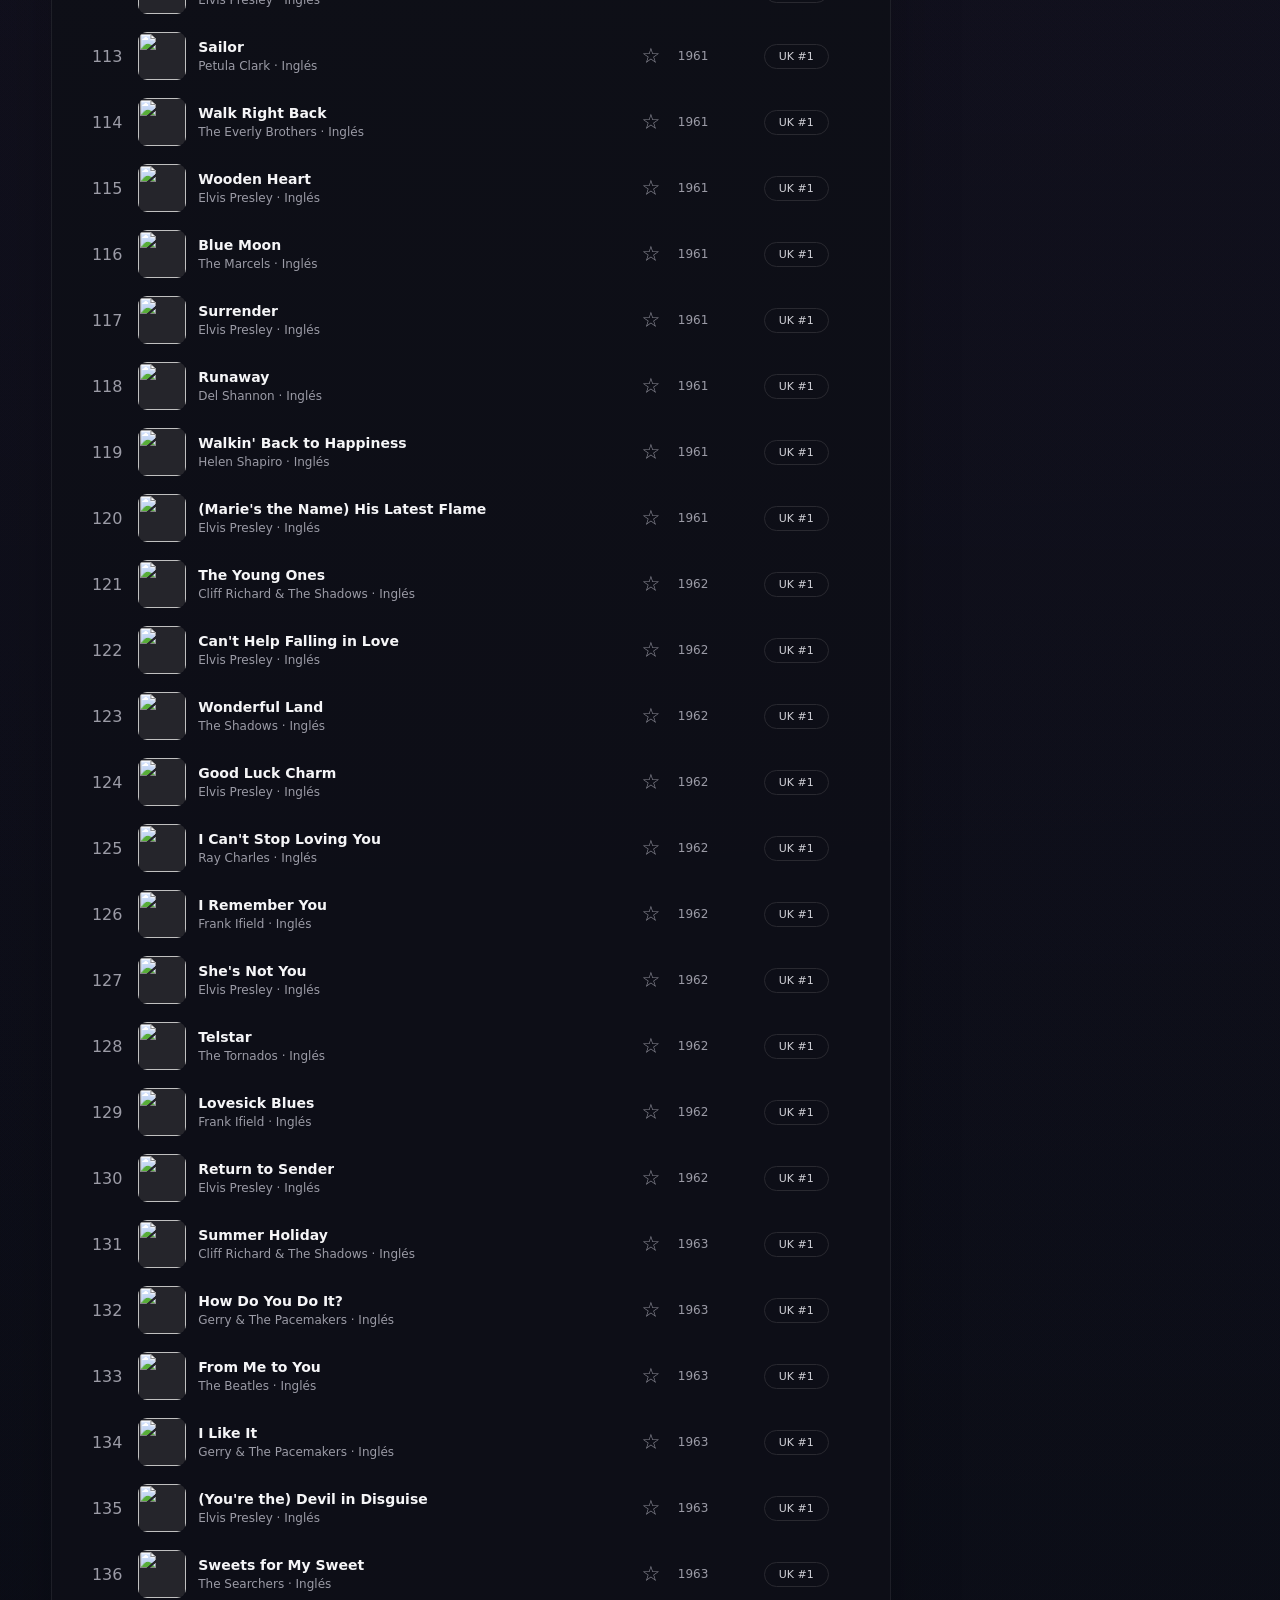
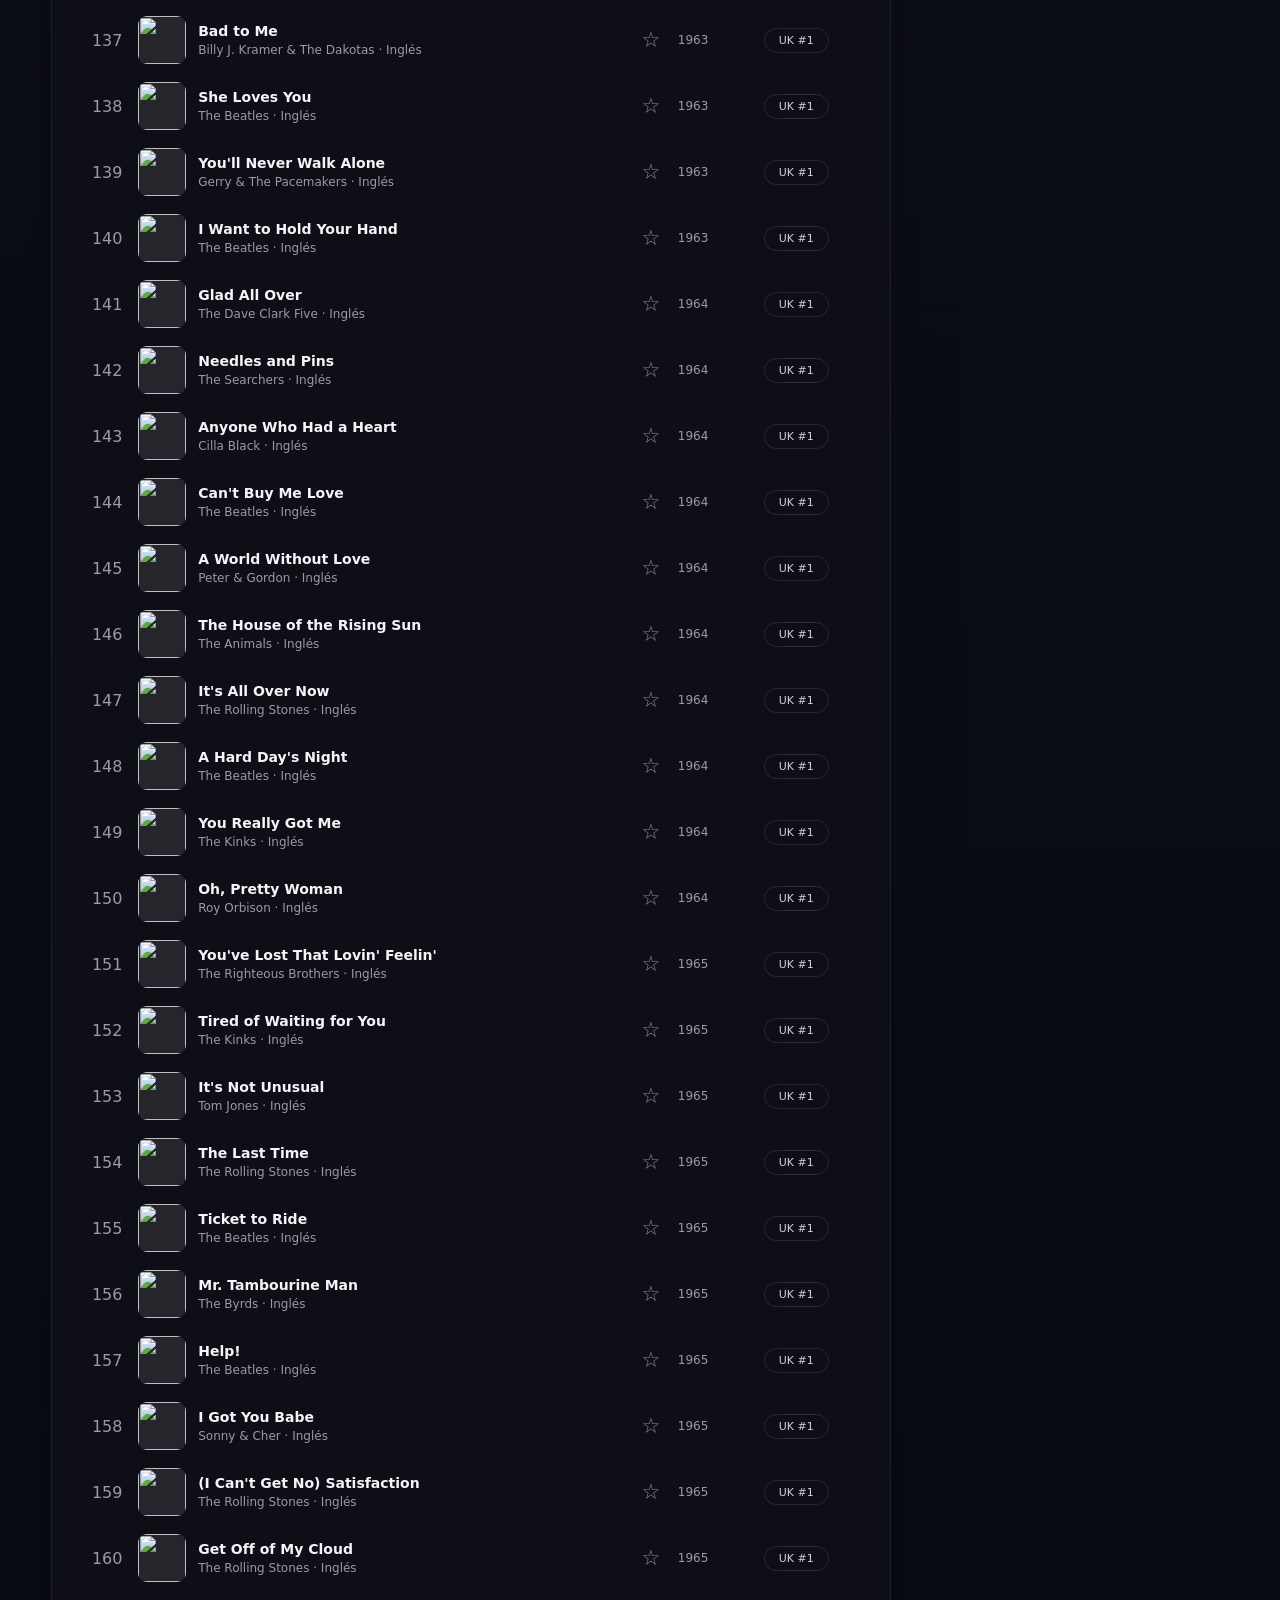
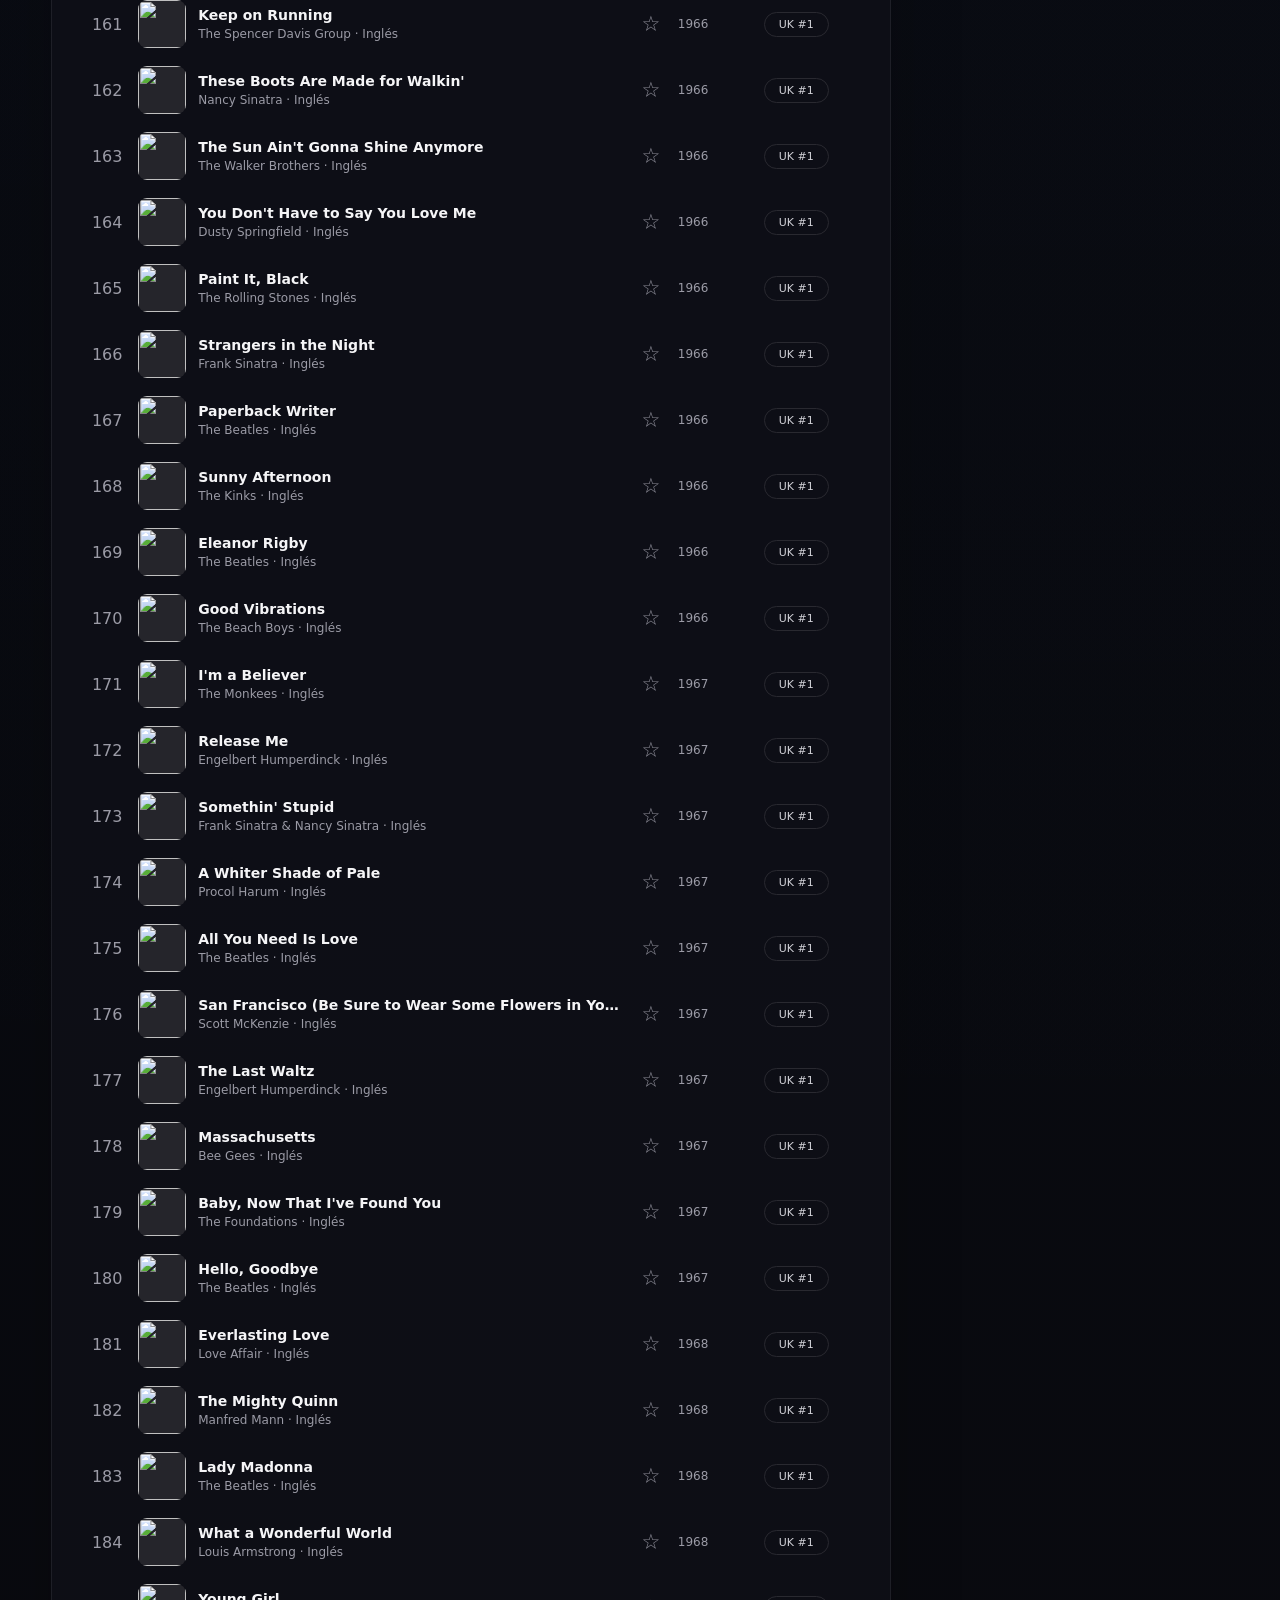
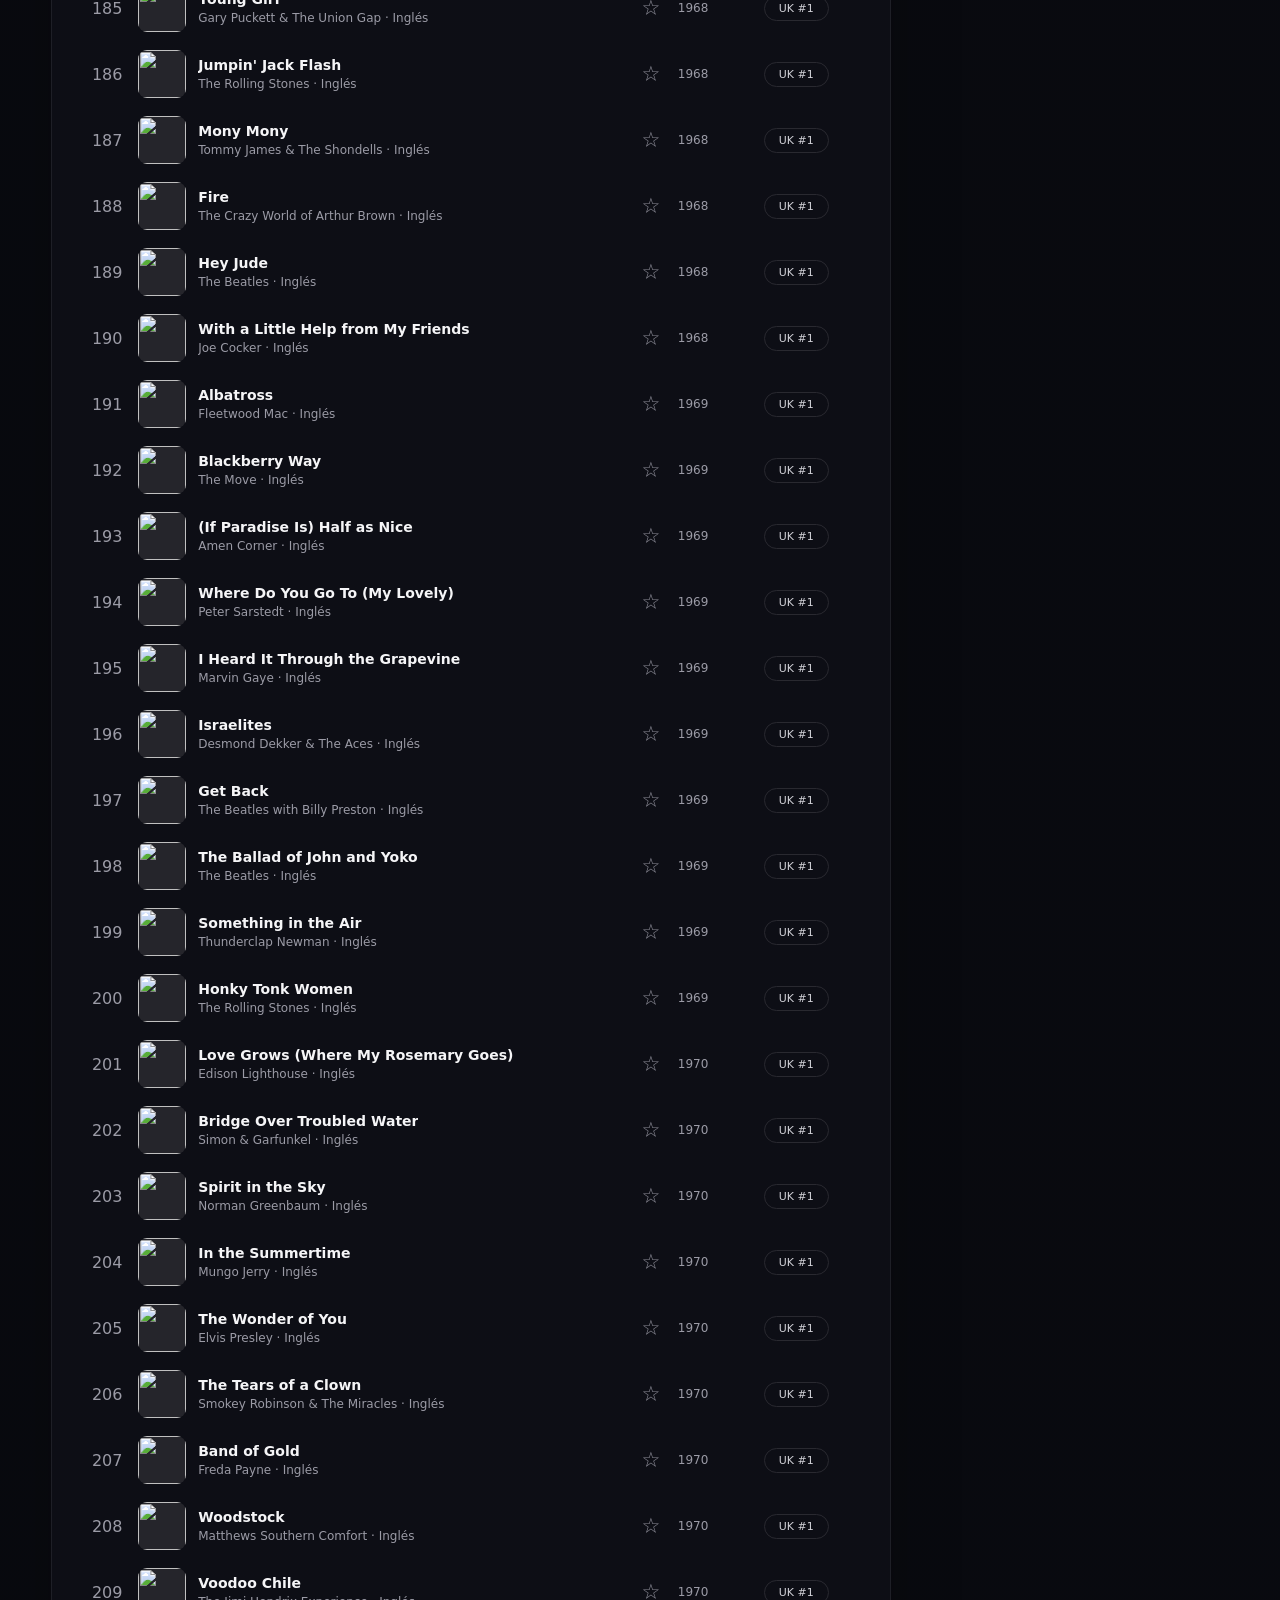
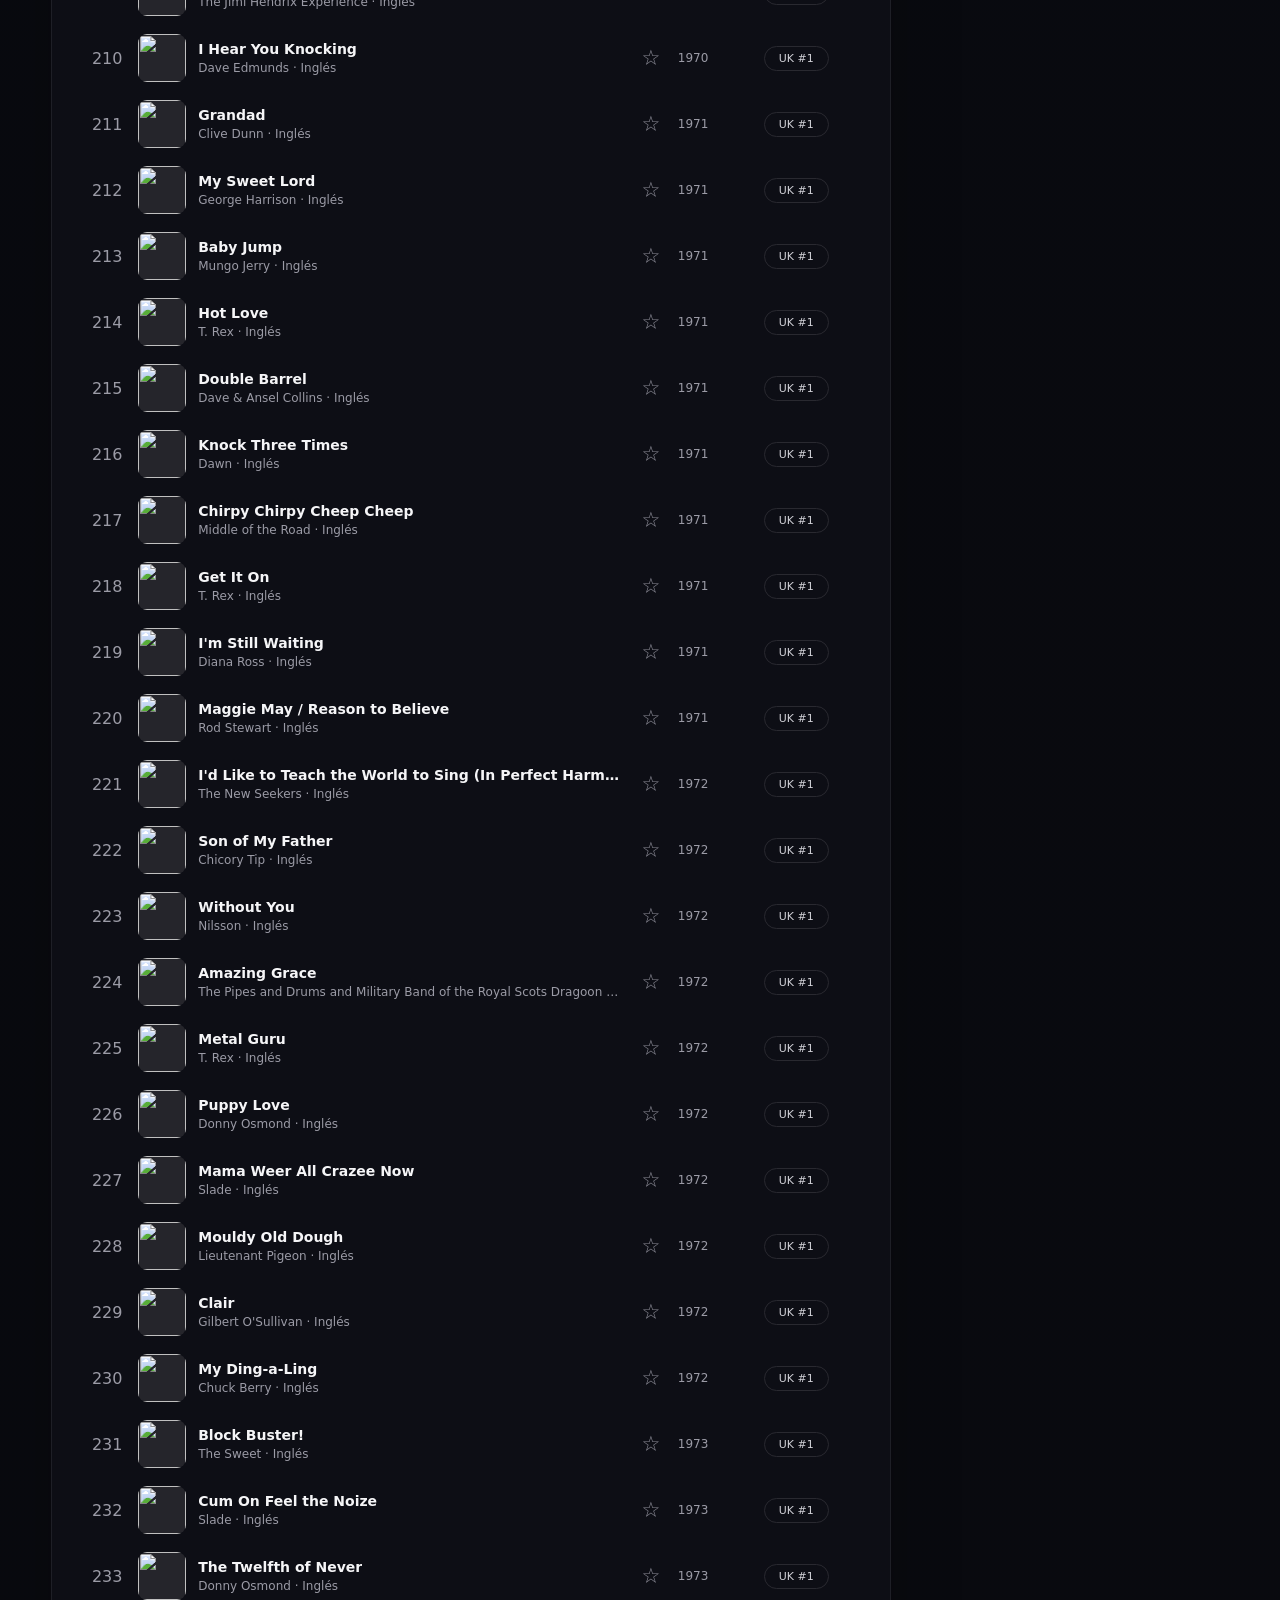
==== commit 5bf38990: "Add files via upload" ====
--- a/index.html
+++ b/index.html
@@ -84,13 +84,27 @@
         <div class="library-toolbar">
           <div>
             <span class="eyebrow" id="collectionEyebrow">COLECCIÓN EN INGLÉS</span>
-            <h2 id="libraryTitle">Todas las décadas</h2>
+            <h2 id="libraryTitle"></h2>
             <p id="songCount">0 canciones</p>
           </div>
           <div class="toolbar-actions">
             <button id="addSongBtn" class="secondary-btn add-song-btn" type="button">＋ Agregar canción</button>
-            <button id="shuffleAllBtn" class="primary-btn playlist-action-btn" type="button"><span aria-hidden="true">🔀</span><span>Aleatorio</span></button>
-            <button id="playAllBtn" class="primary-btn playlist-action-btn" type="button"><span aria-hidden="true">▶</span><span>Lista</span></button>
+            <button id="shuffleAllBtn" class="primary-btn playlist-action-btn" type="button">
+              <span class="playlist-action-icon" aria-hidden="true">
+                <svg viewBox="0 0 24 24" width="24" height="24" fill="none" stroke="currentColor" stroke-width="2.2" stroke-linecap="round" stroke-linejoin="round">
+                  <path d="M16 3h5v5"></path>
+                  <path d="M4 20L21 3"></path>
+                  <path d="M21 16v5h-5"></path>
+                  <path d="M15 15l6 6"></path>
+                  <path d="M4 4l5 5"></path>
+                </svg>
+              </span>
+              <span>Aleatorio</span>
+            </button>
+            <button id="playAllBtn" class="primary-btn playlist-action-btn" type="button">
+              <span class="playlist-action-icon" aria-hidden="true">▶</span>
+              <span>Lista</span>
+            </button>
           </div>
         </div>
 
--- a/css/styles.css
+++ b/css/styles.css
@@ -1842,3 +1842,107 @@
   .collection-tab { padding-inline: 5px; }
   .collection-tab strong { font-size: 11px; }
 }
+
+
+/* =========================================================
+   CGO Music — acciones de lista responsivas v10
+   ========================================================= */
+#libraryTitle:empty { display: none; }
+
+.library-toolbar {
+  align-items: stretch;
+  flex-wrap: wrap;
+}
+
+.library-toolbar > div:first-child {
+  flex: 1 1 100%;
+  min-width: 0;
+}
+
+.toolbar-actions {
+  width: 100%;
+  display: grid;
+  grid-template-columns: repeat(2, minmax(0, 1fr));
+  gap: 10px;
+}
+
+.toolbar-actions .add-song-btn {
+  grid-column: 1 / -1;
+  width: 100%;
+}
+
+.toolbar-actions .playlist-action-btn {
+  width: 100%;
+  min-width: 0;
+  min-height: 58px;
+  height: auto;
+  padding: 10px 14px;
+  gap: 10px;
+  font-size: clamp(18px, 2vw, 22px);
+  font-weight: 800;
+  line-height: 1;
+  letter-spacing: -0.01em;
+}
+
+.playlist-action-icon {
+  display: inline-grid;
+  place-items: center;
+  width: 28px;
+  height: 28px;
+  flex: 0 0 28px;
+  color: #fff;
+  background: transparent !important;
+  border: 0 !important;
+  box-shadow: none !important;
+  font-size: 24px;
+  line-height: 1;
+}
+
+.playlist-action-icon svg {
+  display: block;
+  width: 26px;
+  height: 26px;
+  color: #fff;
+  stroke: #fff;
+  background: transparent;
+}
+
+@media (max-width: 760px) {
+  .library-toolbar {
+    width: 100%;
+    gap: 10px;
+  }
+
+  .toolbar-actions {
+    width: 100%;
+    grid-template-columns: repeat(2, minmax(0, 1fr));
+    gap: 8px;
+  }
+
+  .toolbar-actions .playlist-action-btn {
+    width: 100%;
+    min-height: 56px;
+    padding-inline: 8px;
+    font-size: clamp(18px, 5vw, 21px);
+  }
+
+  .playlist-action-icon {
+    width: 26px;
+    height: 26px;
+    flex-basis: 26px;
+  }
+}
+
+@media (max-width: 380px) {
+  .toolbar-actions { gap: 6px; }
+  .toolbar-actions .playlist-action-btn {
+    min-height: 54px;
+    font-size: 18px;
+    gap: 7px;
+  }
+  .playlist-action-icon,
+  .playlist-action-icon svg {
+    width: 23px;
+    height: 23px;
+  }
+}
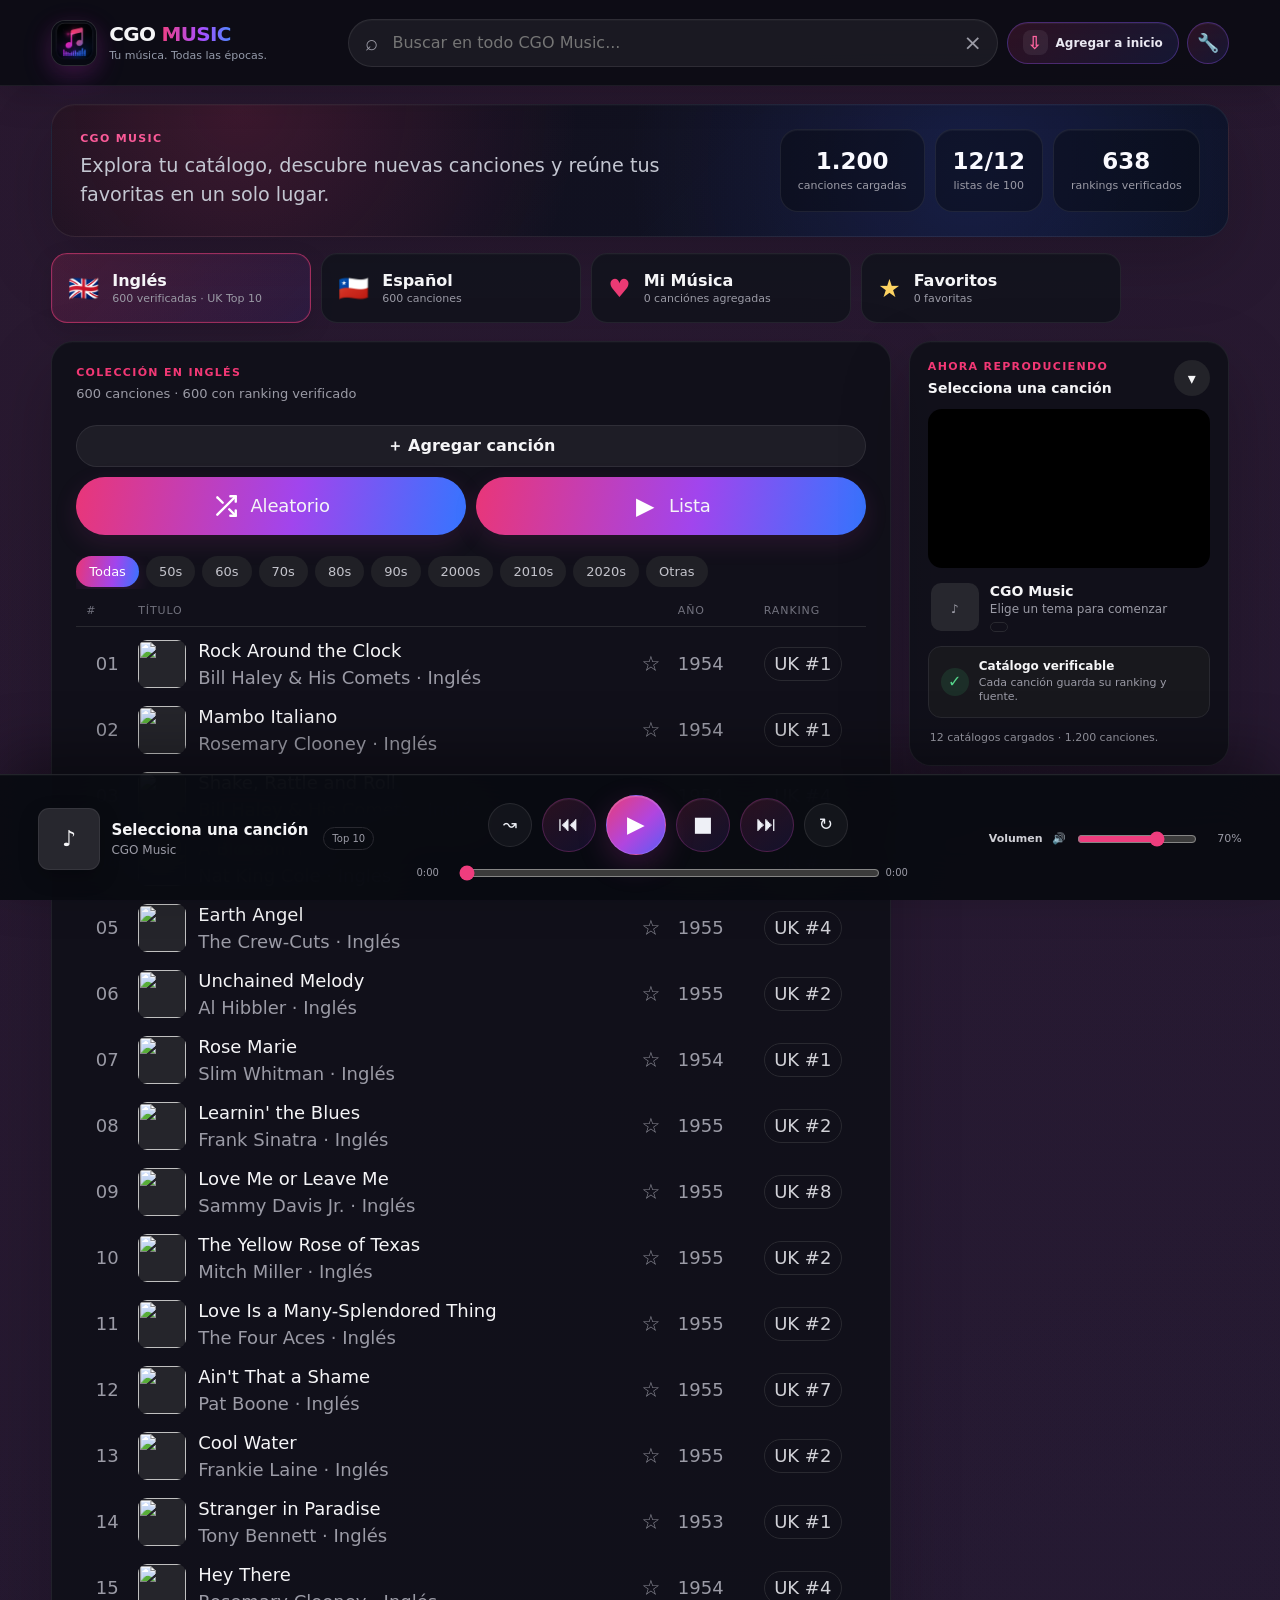
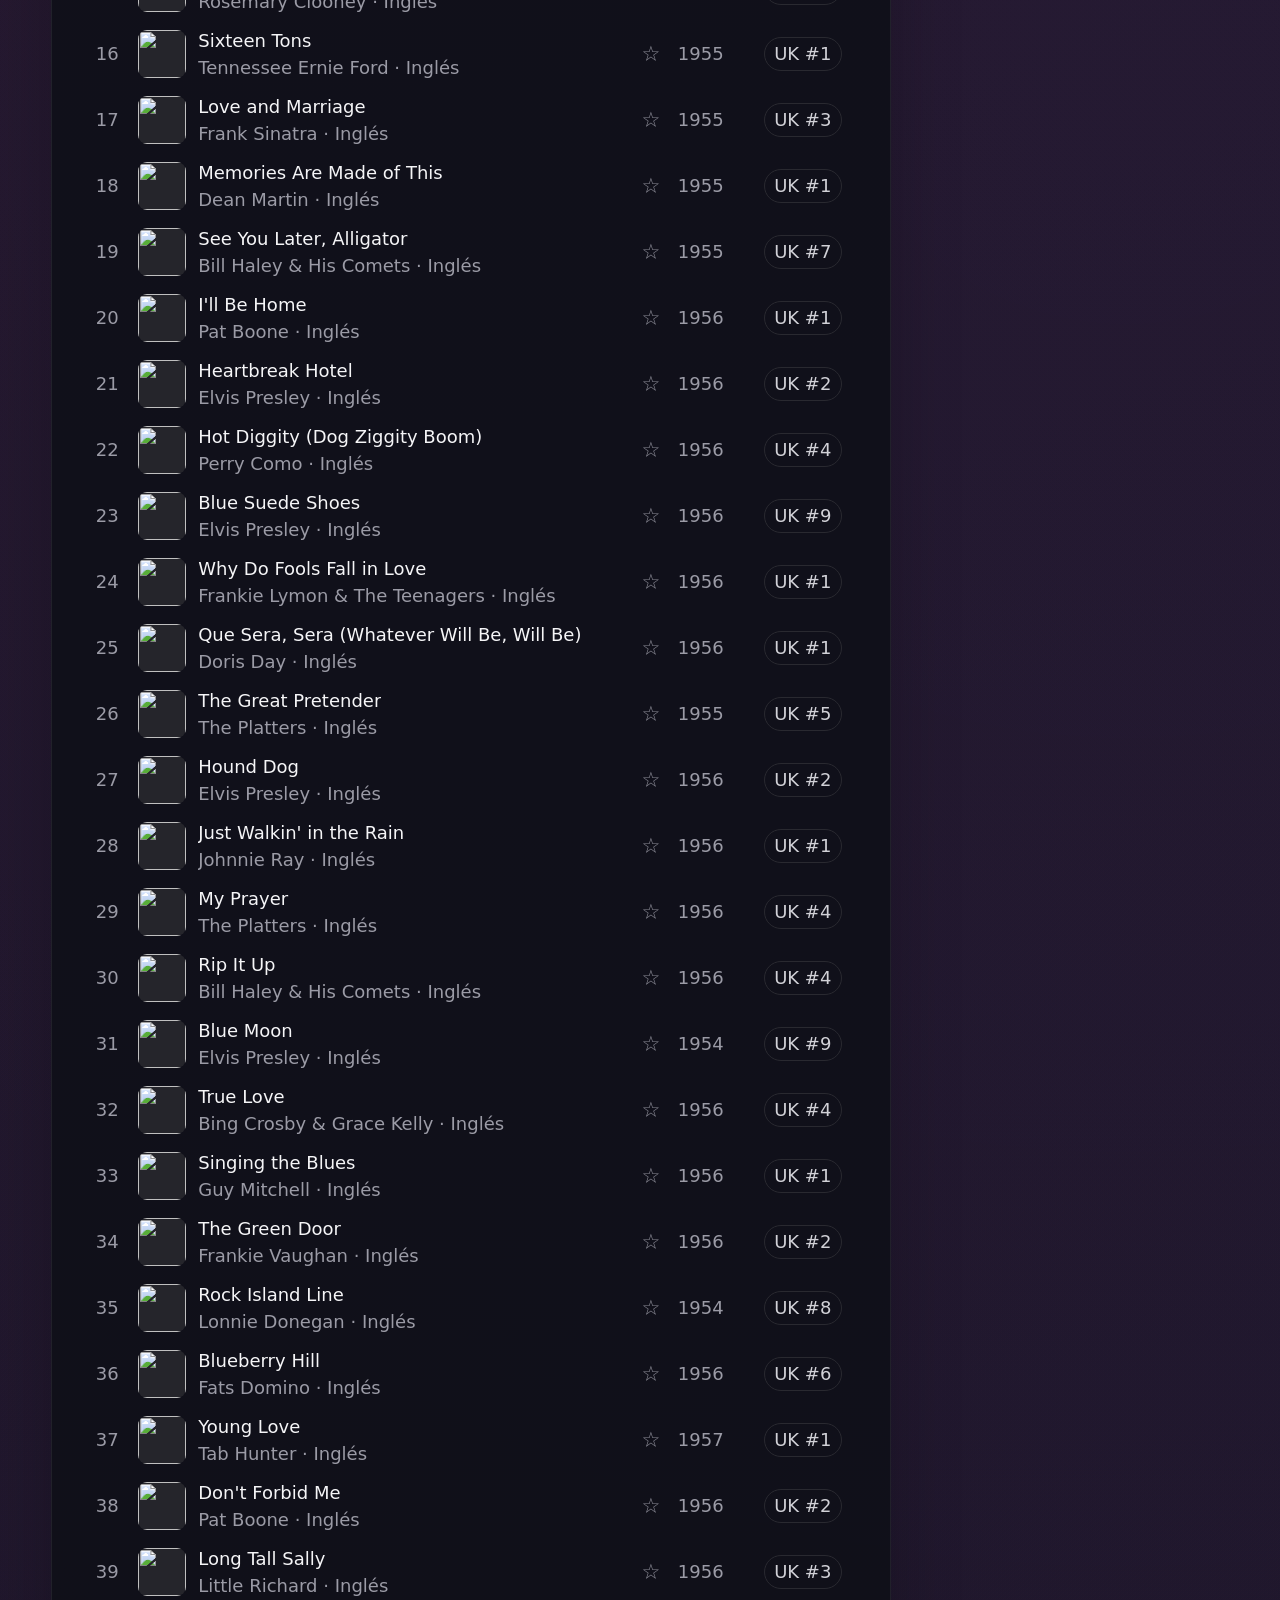
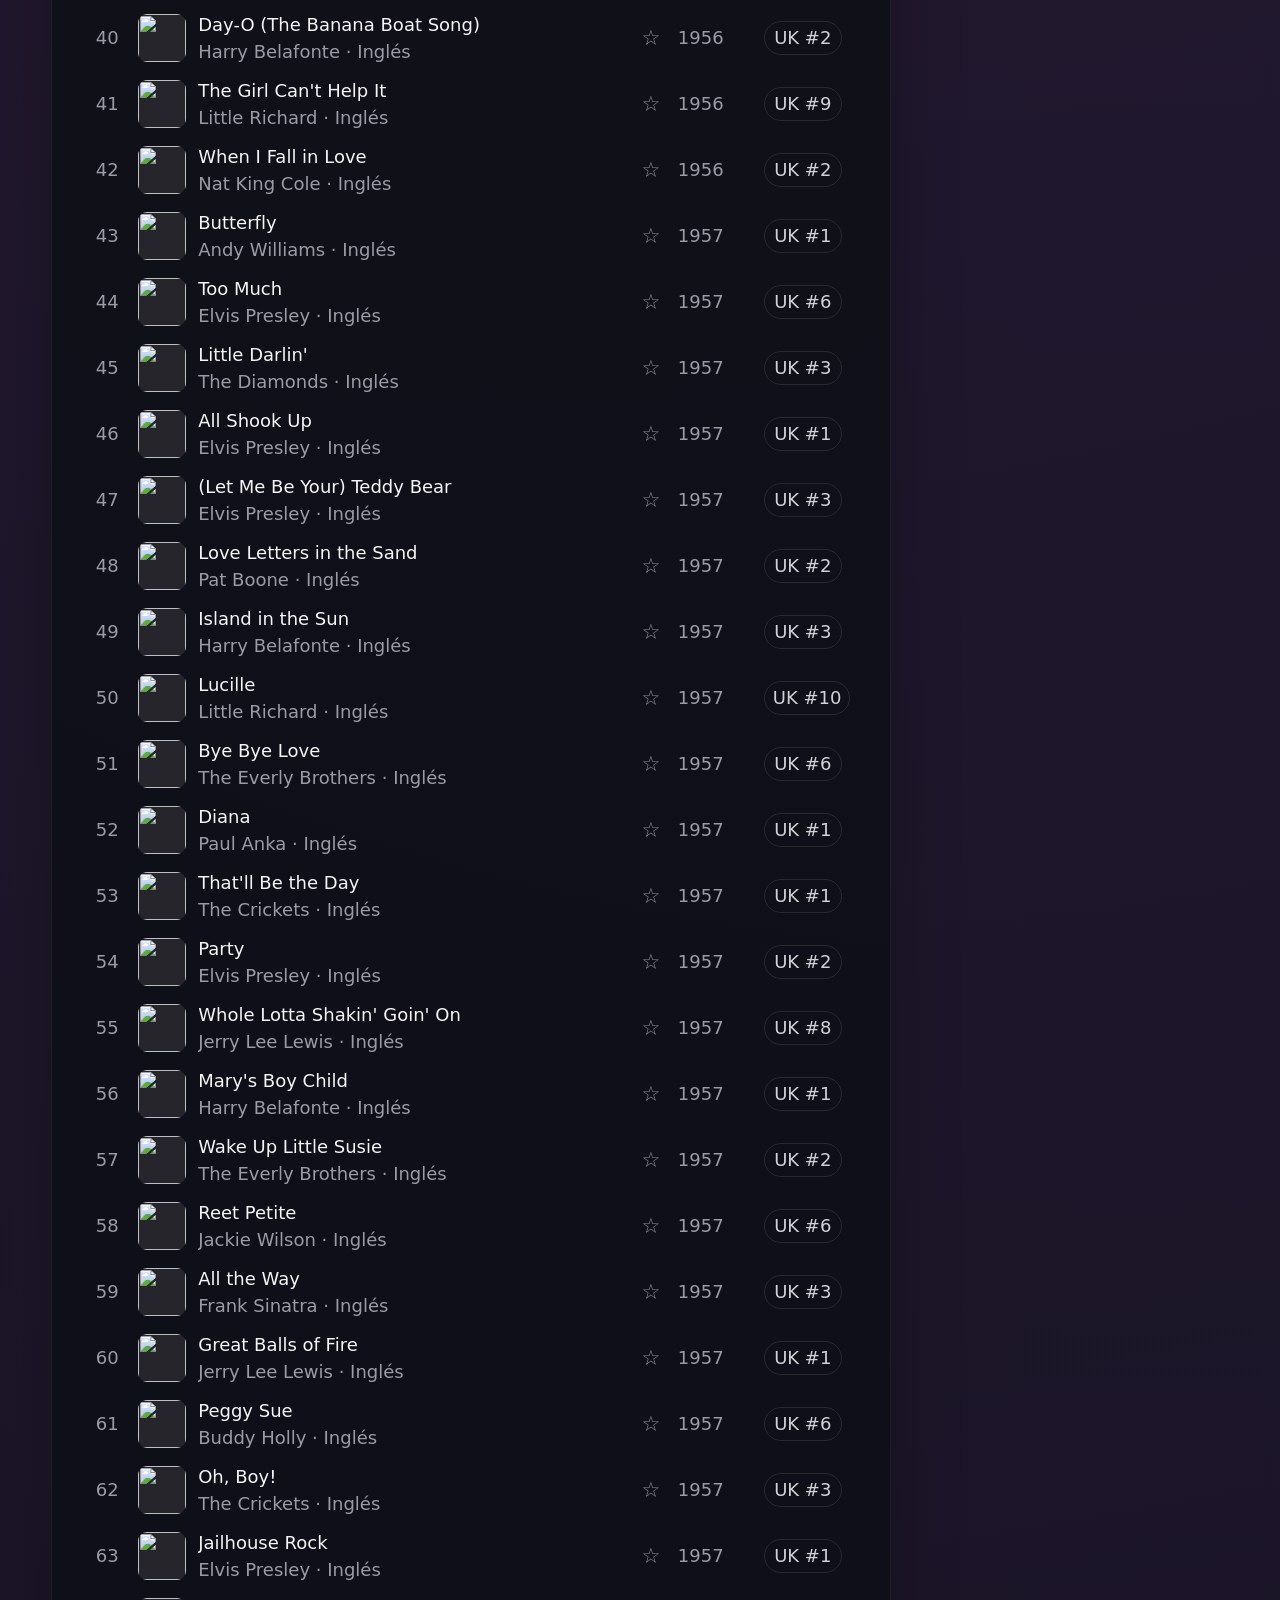
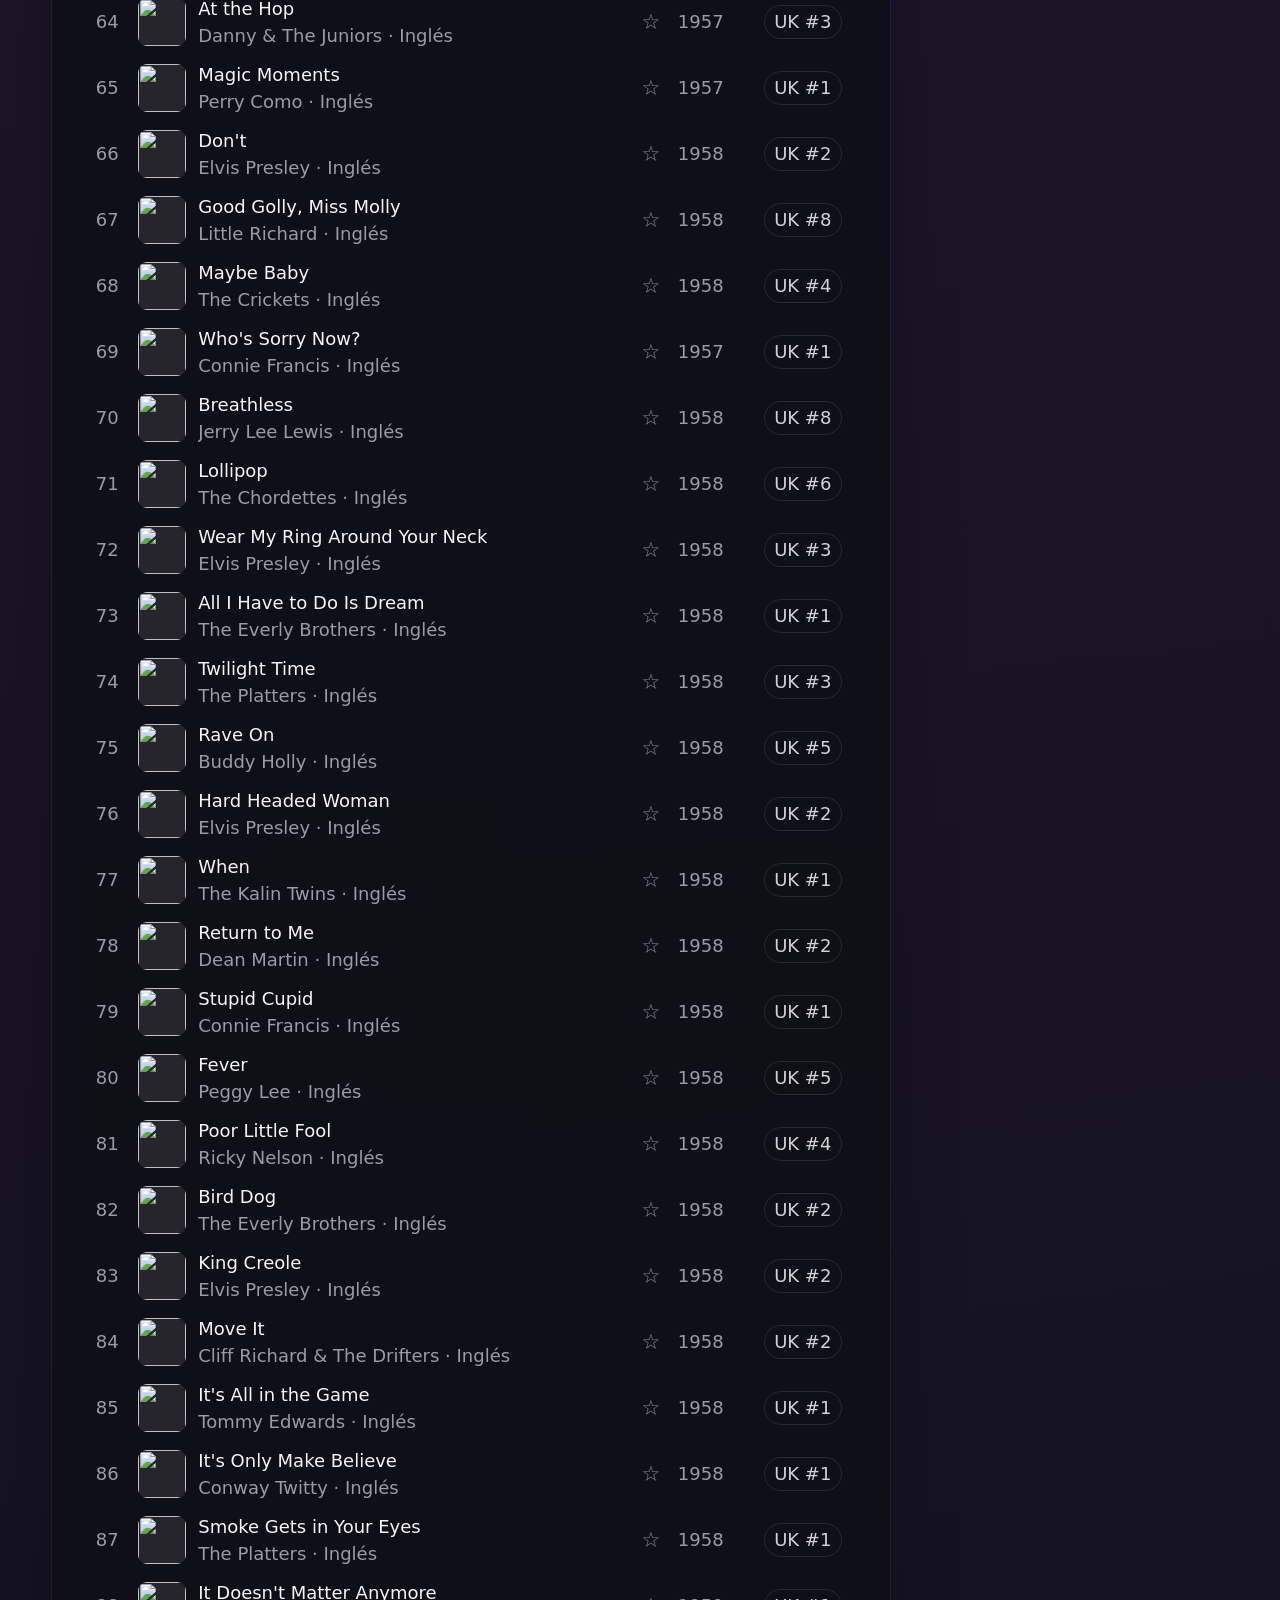
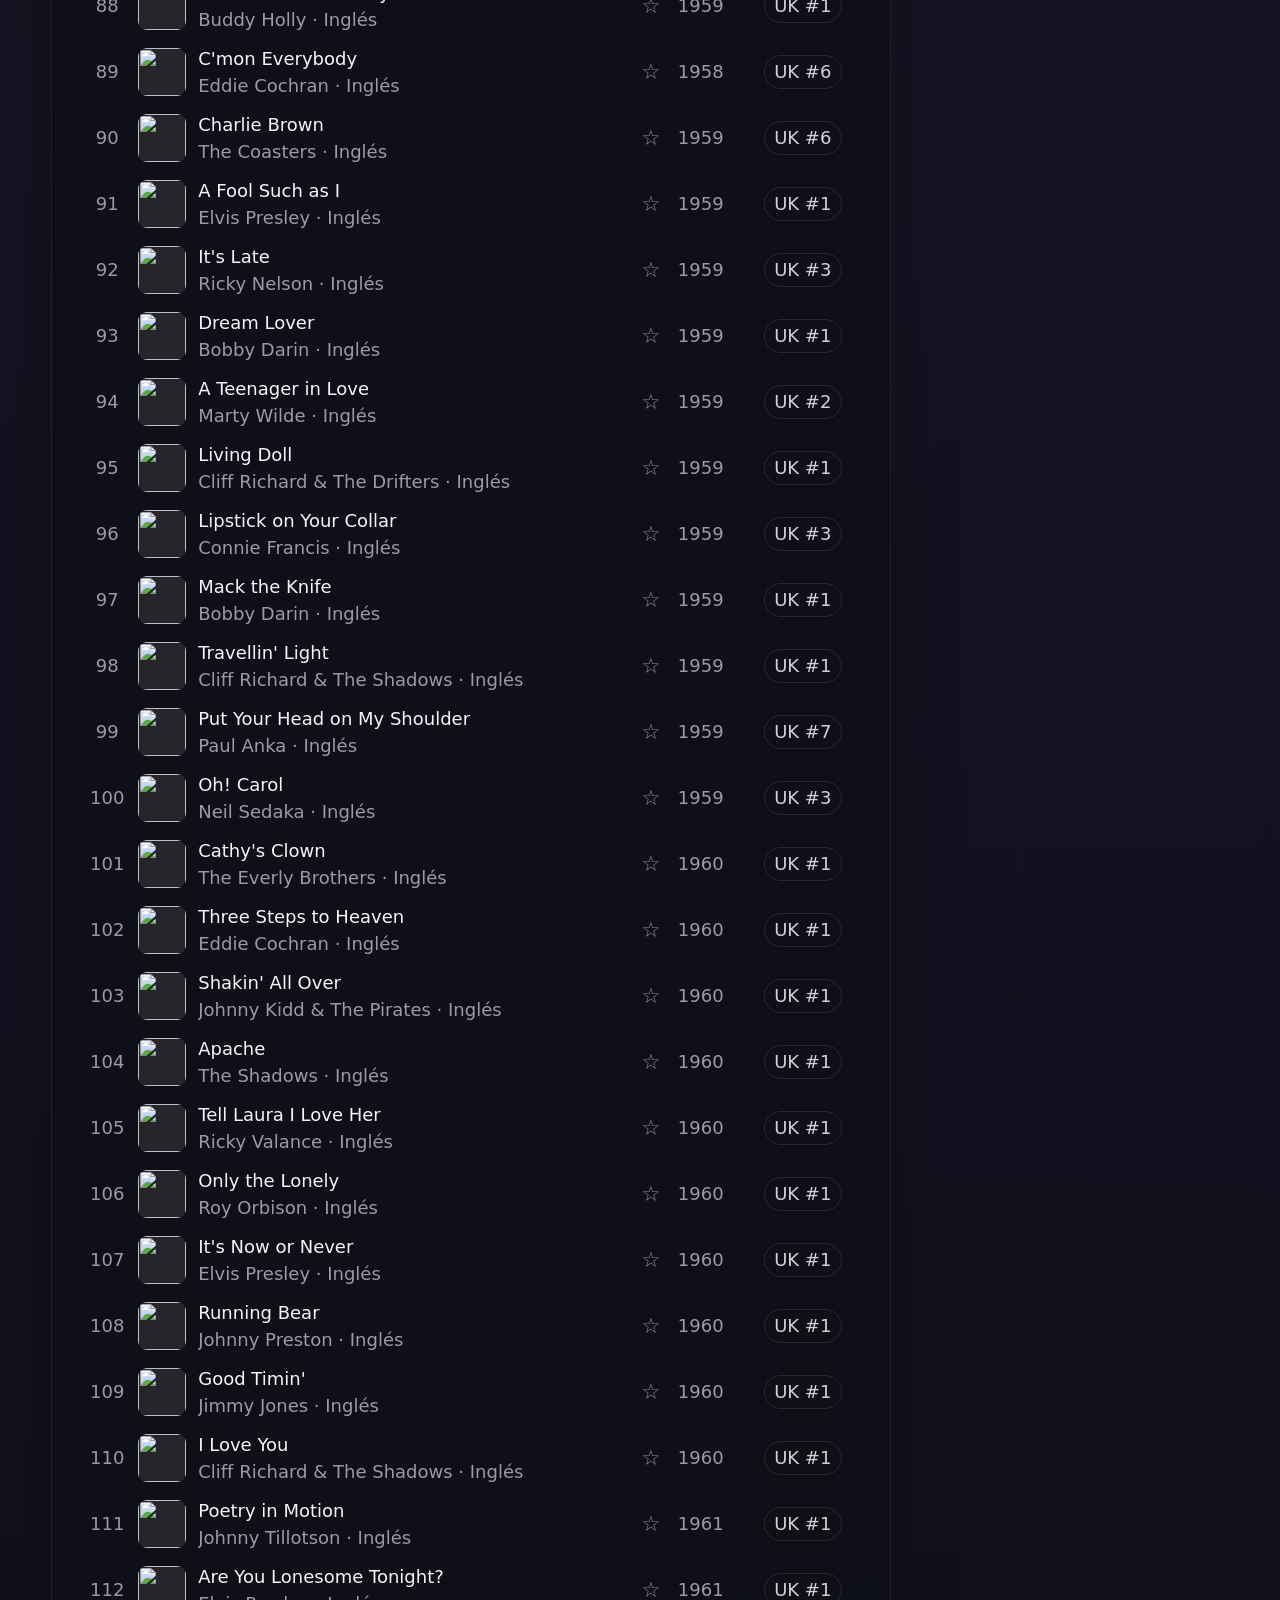
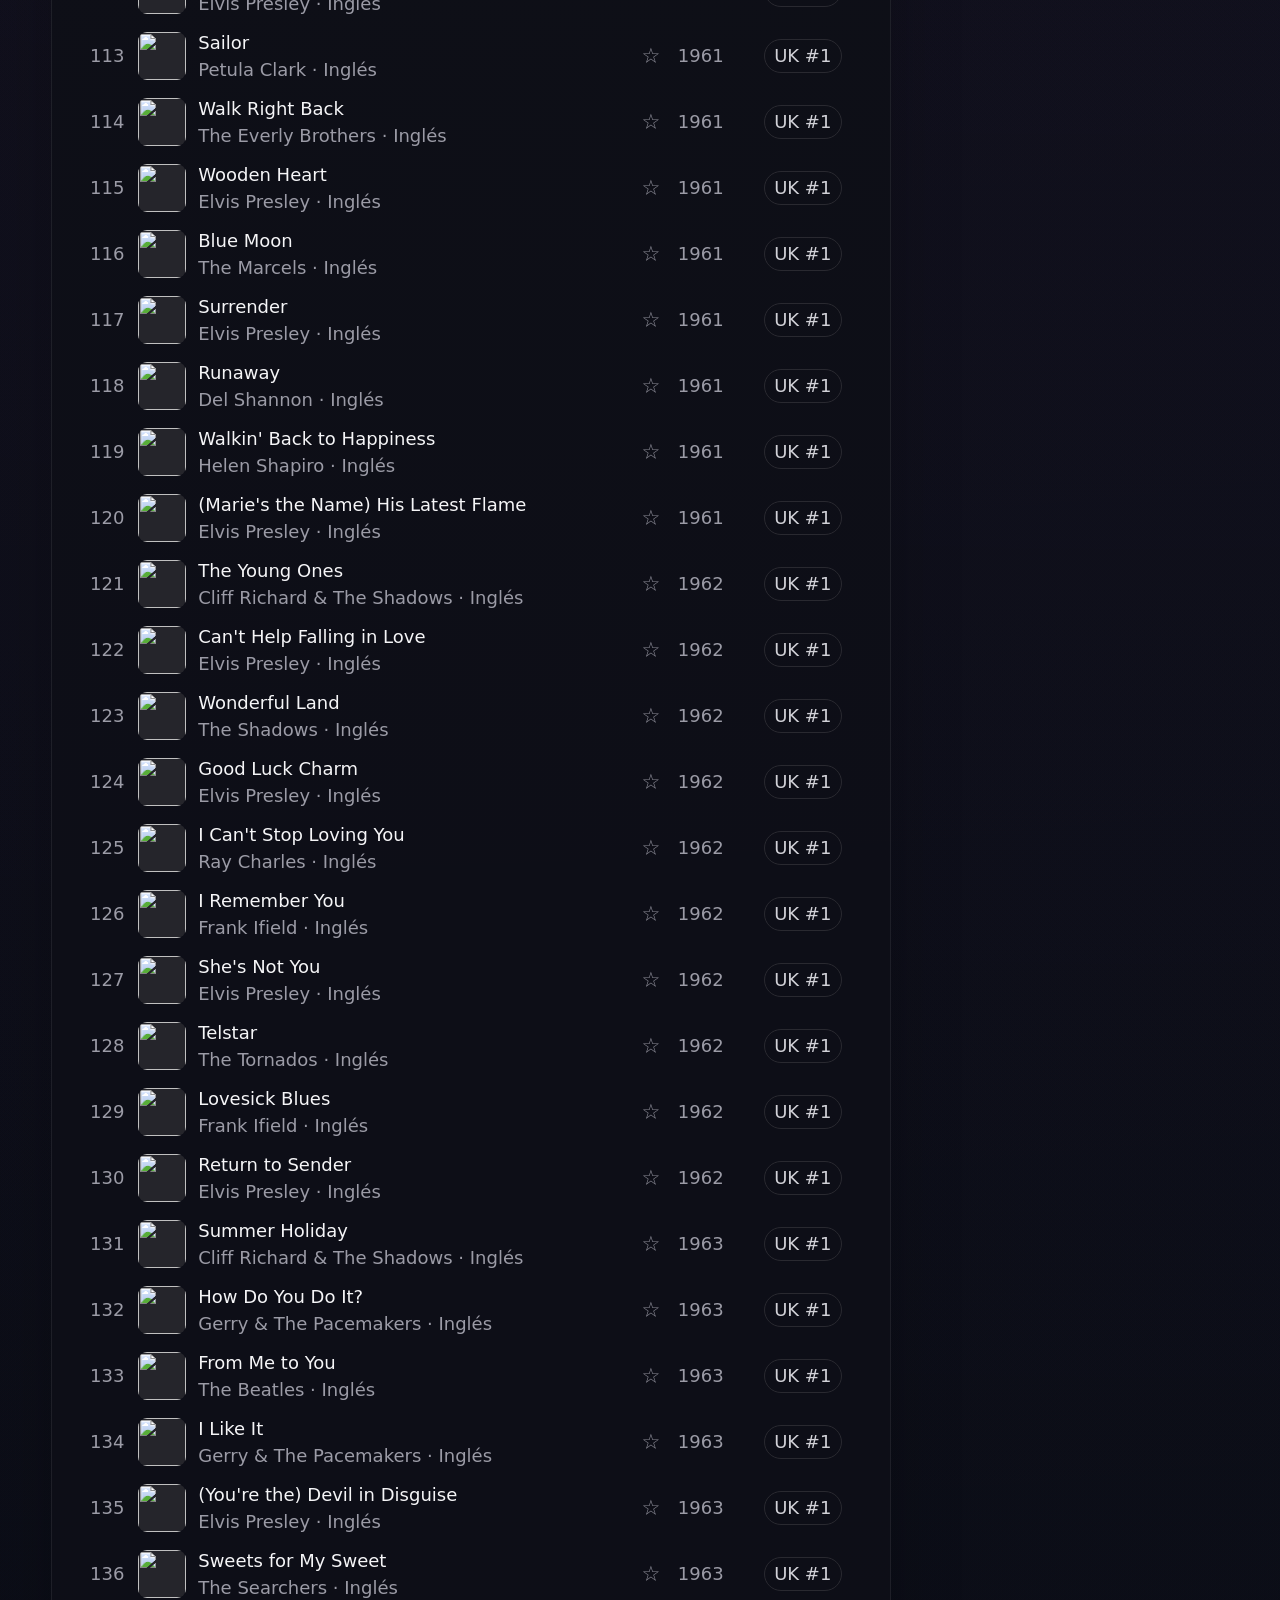
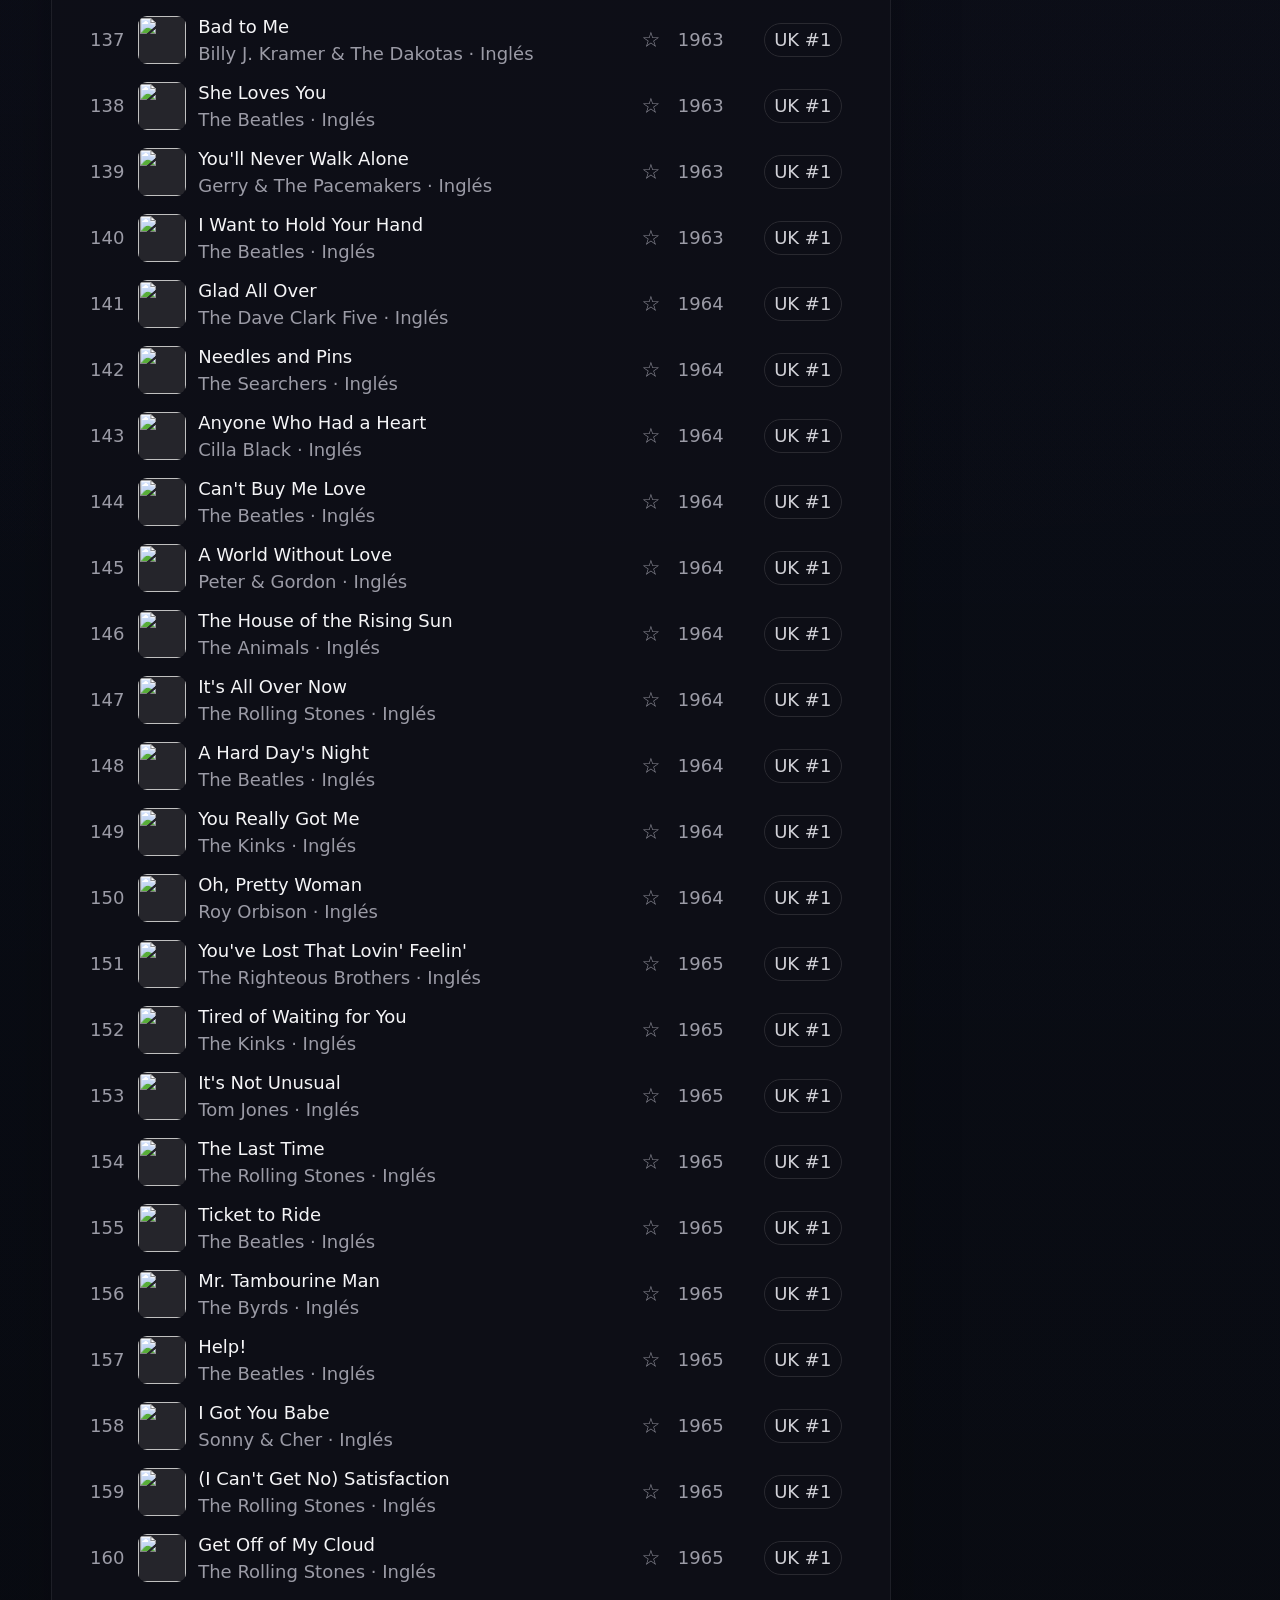
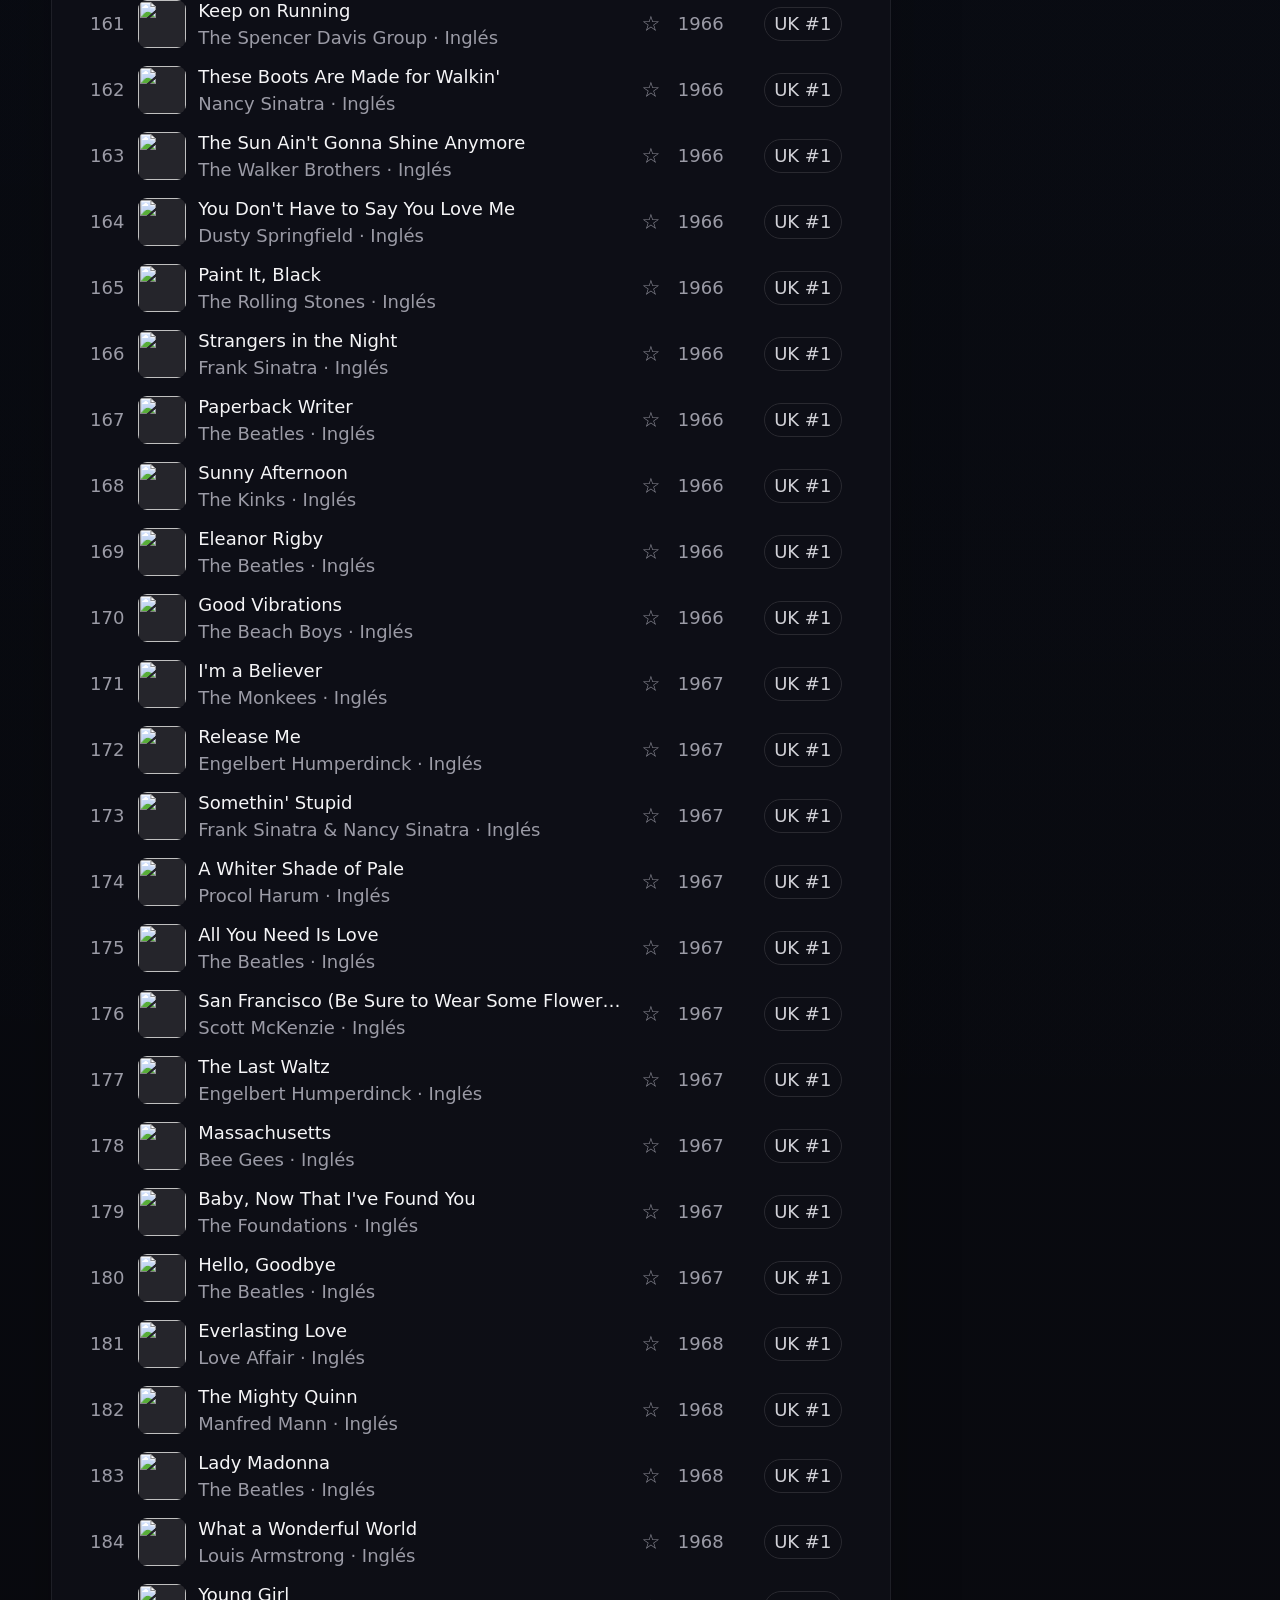
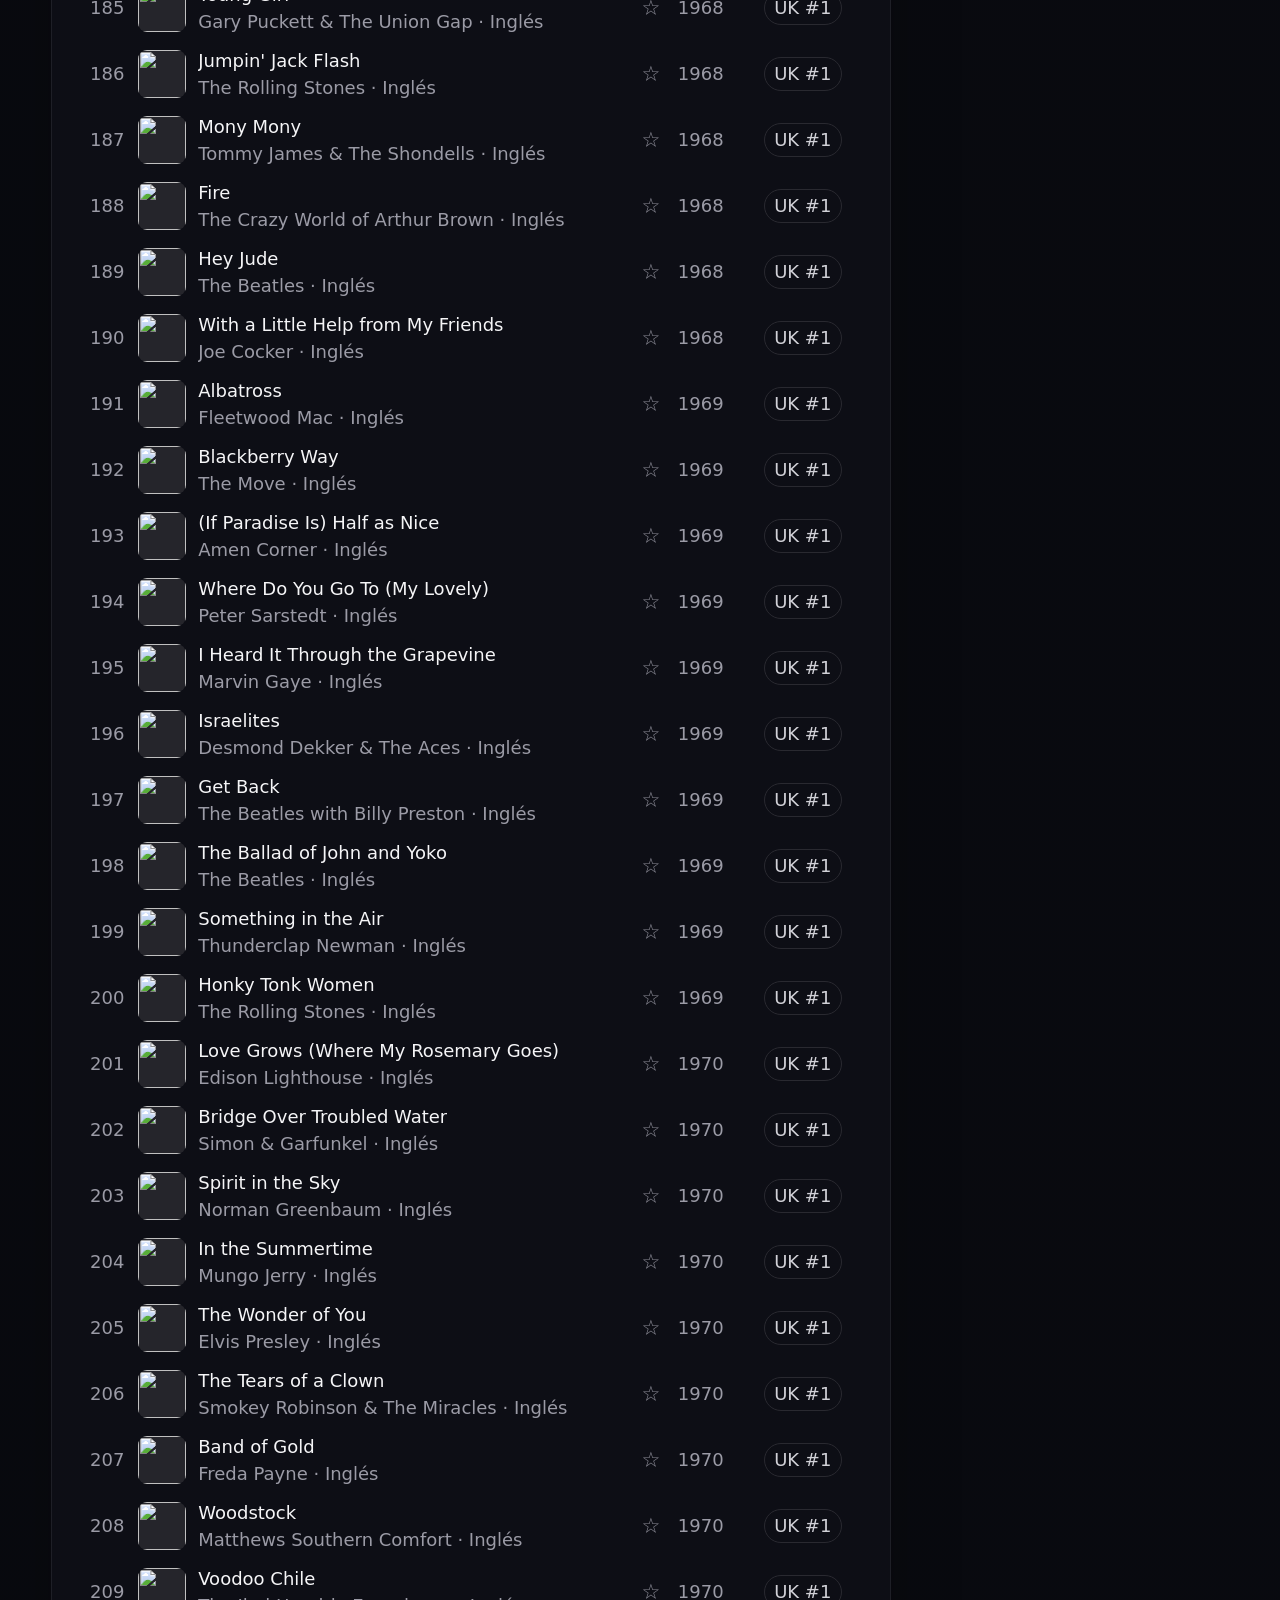
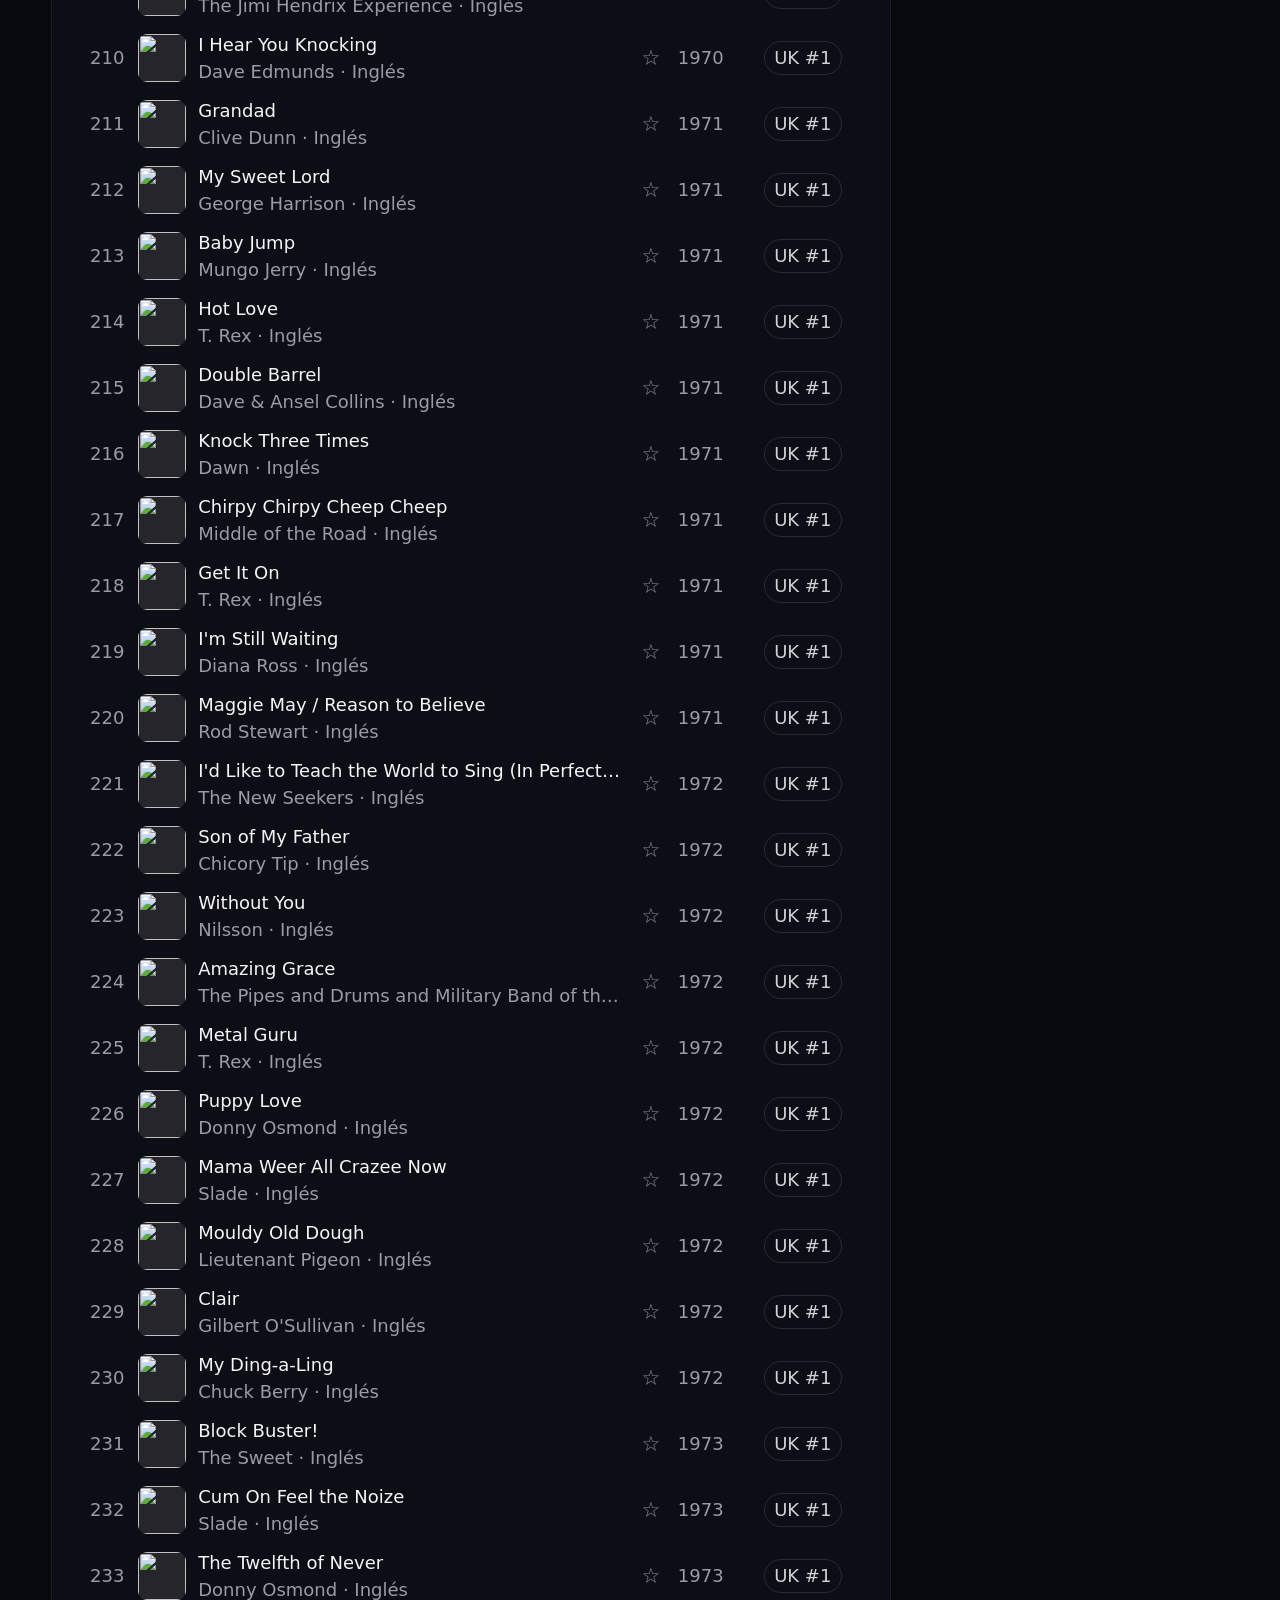
==== commit b1248ae6: "Add files via upload" ====
--- a/index.html
+++ b/index.html
@@ -42,7 +42,7 @@
         <span>Agregar a inicio</span>
       </button>
       <button id="dataToolsBtn" class="header-tool-btn" type="button" title="Importar / Exportar" aria-label="Importar o exportar personalización">
-        <span aria-hidden="true">🔑</span>
+        <span aria-hidden="true">🔧</span>
       </button>
     </div>
   </header>
@@ -297,7 +297,7 @@
   <dialog id="dataToolsDialog" class="install-dialog data-tools-dialog">
     <div class="install-dialog-card data-tools-card">
       <button id="closeDataToolsDialogBtn" class="dialog-close install-dialog-close" type="button" aria-label="Cerrar">×</button>
-      <div class="data-tools-key" aria-hidden="true">🔑</div>
+      <div class="data-tools-key" aria-hidden="true">🔧</div>
       <span class="eyebrow">CGO MUSIC</span>
       <h2>Respaldo y sincronización</h2>
       <p>Exporta Mi Música y Favoritos o importa tu archivo <strong>personalizacion.json</strong>.</p>
--- a/css/styles.css
+++ b/css/styles.css
@@ -1878,10 +1878,15 @@
   height: auto;
   padding: 10px 14px;
   gap: 10px;
-  font-size: clamp(18px, 2vw, 22px);
-  font-weight: 800;
+  font-size: 18px;
+  font-weight: 300;
   line-height: 1;
   letter-spacing: -0.01em;
+}
+
+.toolbar-actions .playlist-action-btn > span:last-child {
+  font-size: 18px;
+  font-weight: 300;
 }
 
 .playlist-action-icon {
@@ -1923,7 +1928,8 @@
     width: 100%;
     min-height: 56px;
     padding-inline: 8px;
-    font-size: clamp(18px, 5vw, 21px);
+    font-size: 18px;
+    font-weight: 300;
   }
 
   .playlist-action-icon {
@@ -1946,3 +1952,129 @@
     height: 23px;
   }
 }
+
+/* =========================================================
+   CGO Music — tipografía uniforme de la lista v12
+   ========================================================= */
+.song-row,
+.song-index,
+.song-copy strong,
+.song-copy span,
+.song-year,
+.peak {
+  font-size: 18px;
+  font-weight: 300;
+}
+
+.song-copy strong,
+.song-copy span,
+.song-index,
+.song-year,
+.peak {
+  line-height: 1.2;
+}
+
+.song-copy span {
+  margin-top: 5px;
+}
+
+.peak {
+  min-width: 78px;
+}
+
+@media (max-width: 760px) {
+  .song-row,
+  .song-index,
+  .song-copy strong,
+  .song-copy span,
+  .song-year,
+  .peak {
+    font-size: 18px;
+    font-weight: 300;
+  }
+}
+
+/* =========================================================
+   CGO Music — corrección de ancho de acciones móvil v13
+   Evita que Aleatorio/Lista expandan la tarjeta fuera del viewport.
+   ========================================================= */
+.content-grid,
+.library-card,
+.library-toolbar,
+.toolbar-actions,
+.song-list,
+.list-head,
+.song-row {
+  min-width: 0;
+  max-width: 100%;
+}
+
+.content-grid > * {
+  min-width: 0;
+}
+
+@media (max-width: 760px) {
+  .content-grid {
+    grid-template-columns: minmax(0, 1fr) !important;
+    overflow: hidden;
+  }
+
+  .library-card {
+    width: 100%;
+    min-width: 0;
+    max-width: 100%;
+    overflow: hidden;
+  }
+
+  .library-toolbar,
+  .toolbar-actions {
+    width: 100%;
+    min-width: 0;
+    max-width: 100%;
+  }
+
+  .toolbar-actions {
+    display: grid !important;
+    grid-template-columns: minmax(0, 1fr) minmax(0, 1fr) !important;
+    gap: 8px;
+    overflow: hidden;
+  }
+
+  .toolbar-actions .add-song-btn {
+    grid-column: 1 / -1;
+    width: 100%;
+    max-width: 100%;
+    min-width: 0;
+  }
+
+  .toolbar-actions .playlist-action-btn {
+    width: 100% !important;
+    max-width: 100%;
+    min-width: 0 !important;
+    margin: 0;
+    padding-left: 8px;
+    padding-right: 8px;
+    overflow: hidden;
+  }
+
+  .toolbar-actions .playlist-action-btn > span:last-child {
+    min-width: 0;
+    white-space: nowrap;
+  }
+
+  .playlist-action-icon {
+    flex: 0 0 24px;
+    width: 24px;
+    height: 24px;
+  }
+
+  .playlist-action-icon svg {
+    width: 24px;
+    height: 24px;
+  }
+}
+
+@media (max-width: 390px) {
+  .toolbar-actions { gap: 6px; }
+  .toolbar-actions .playlist-action-btn { padding-inline: 6px; }
+}
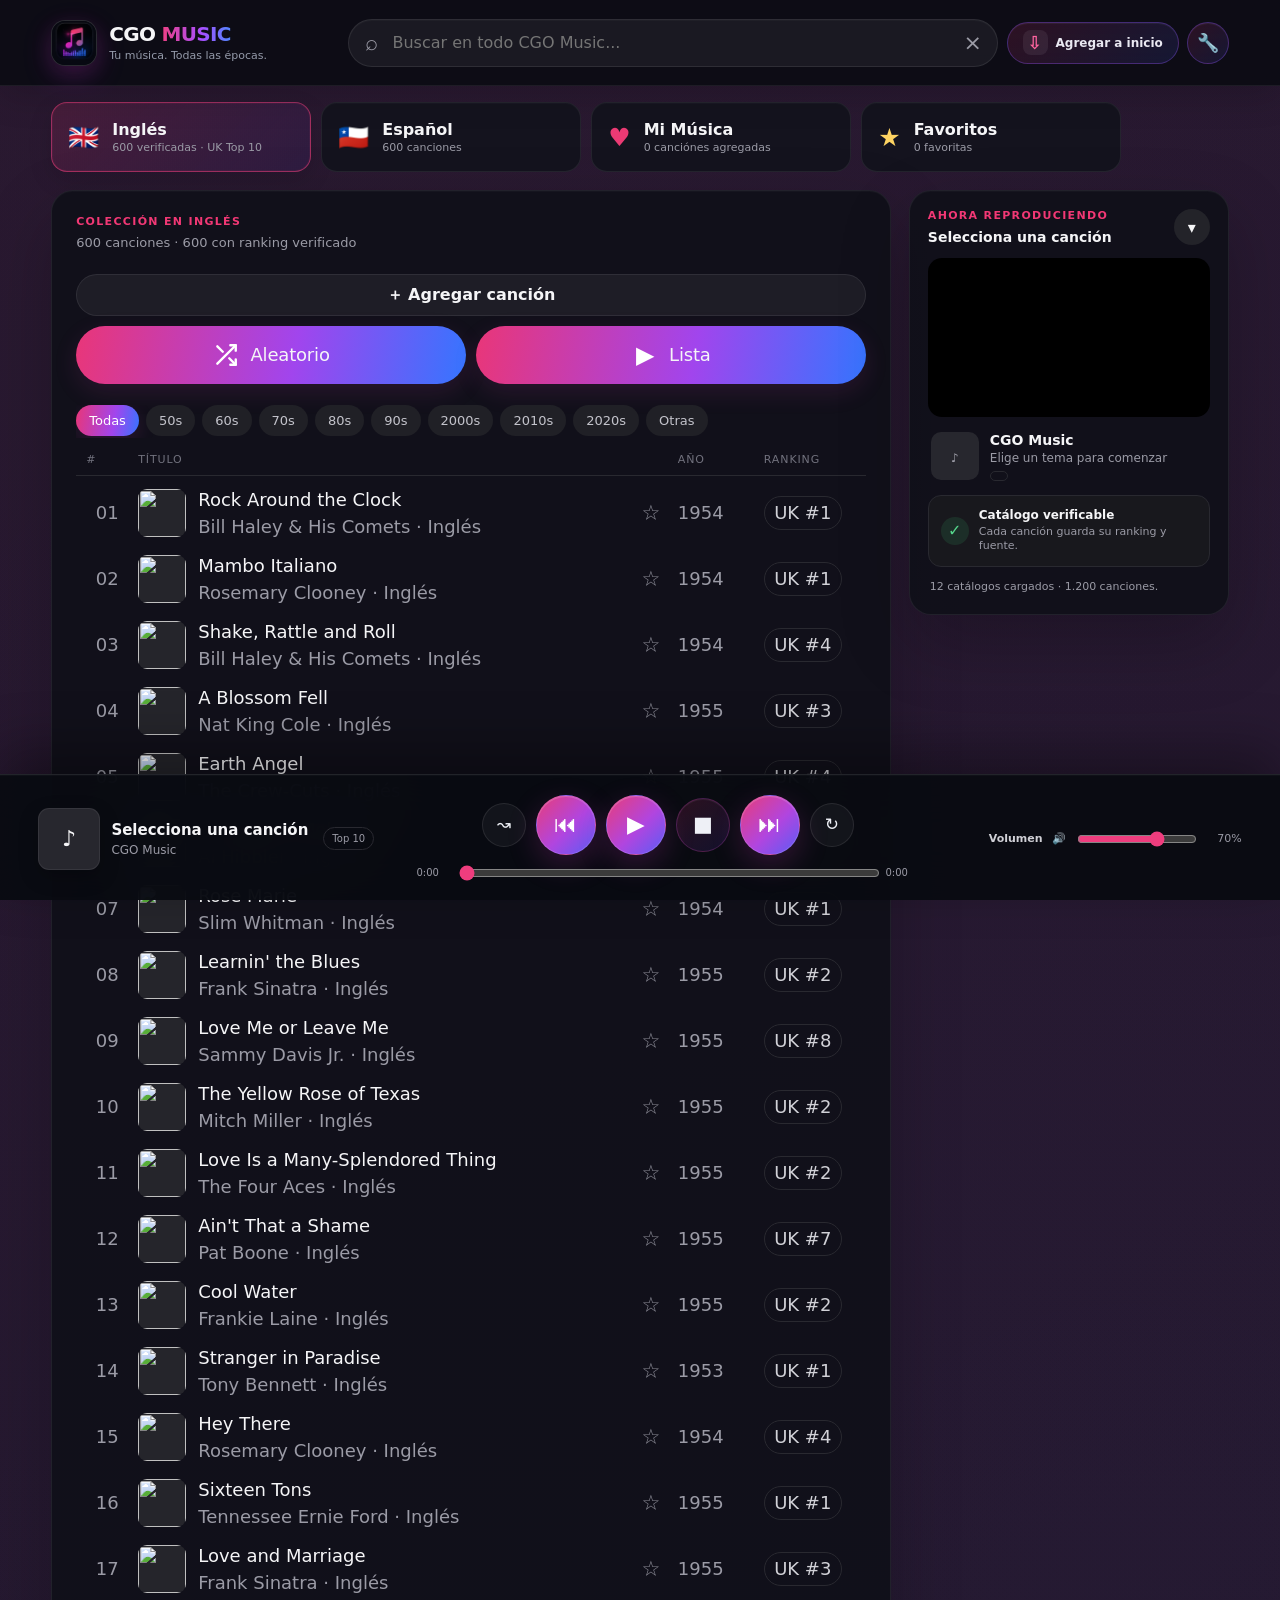
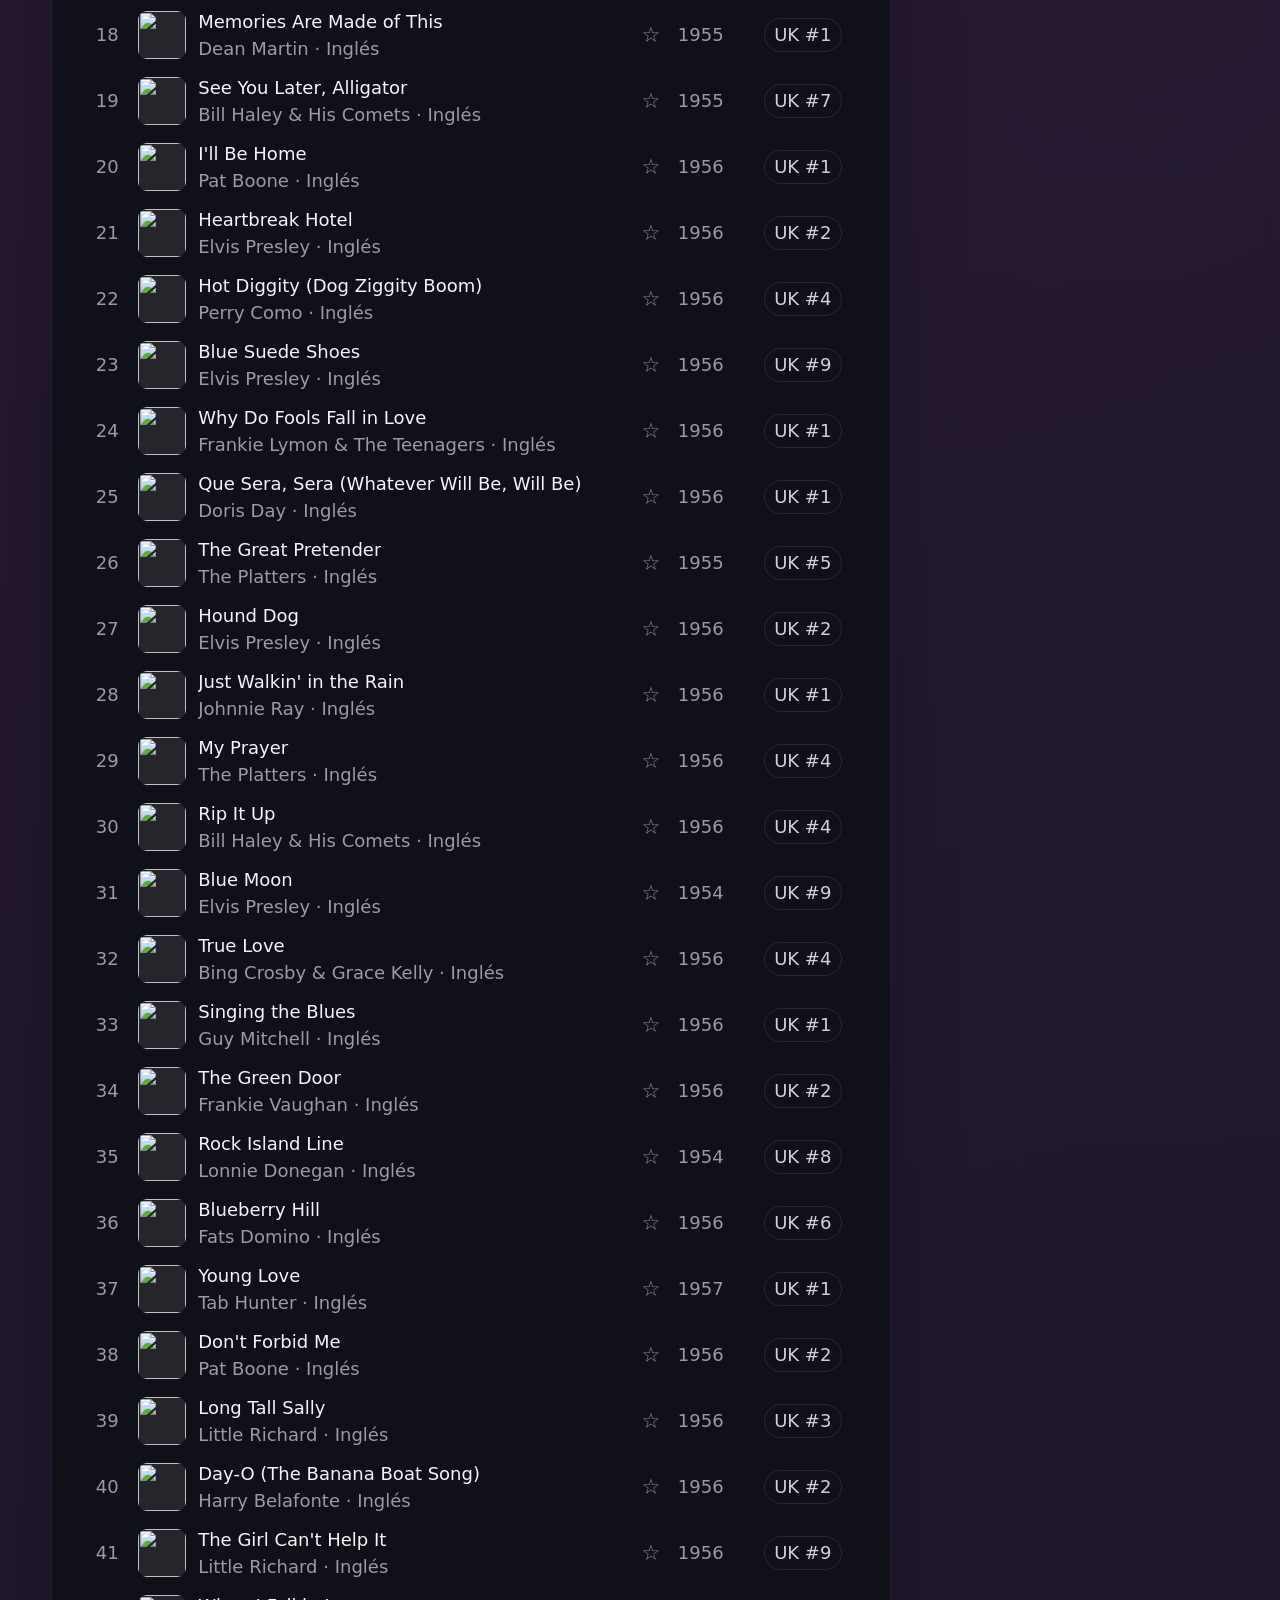
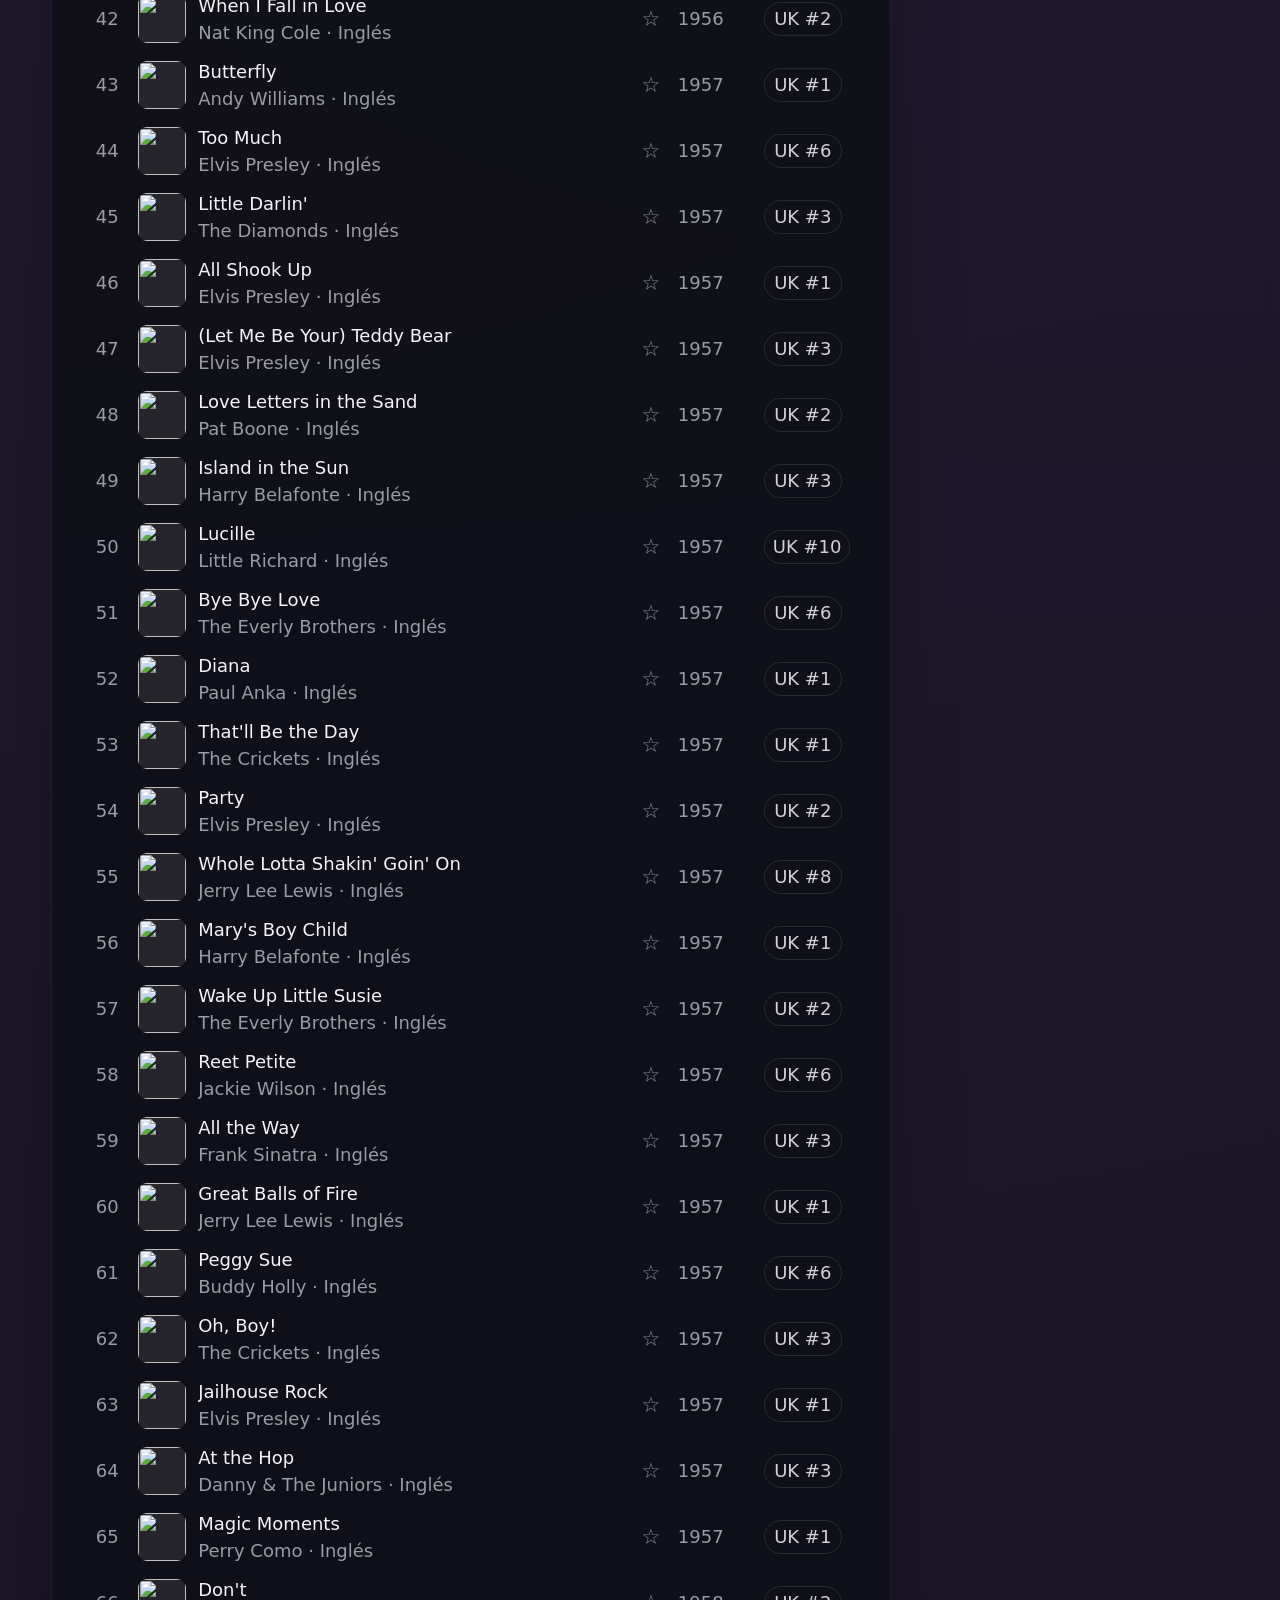
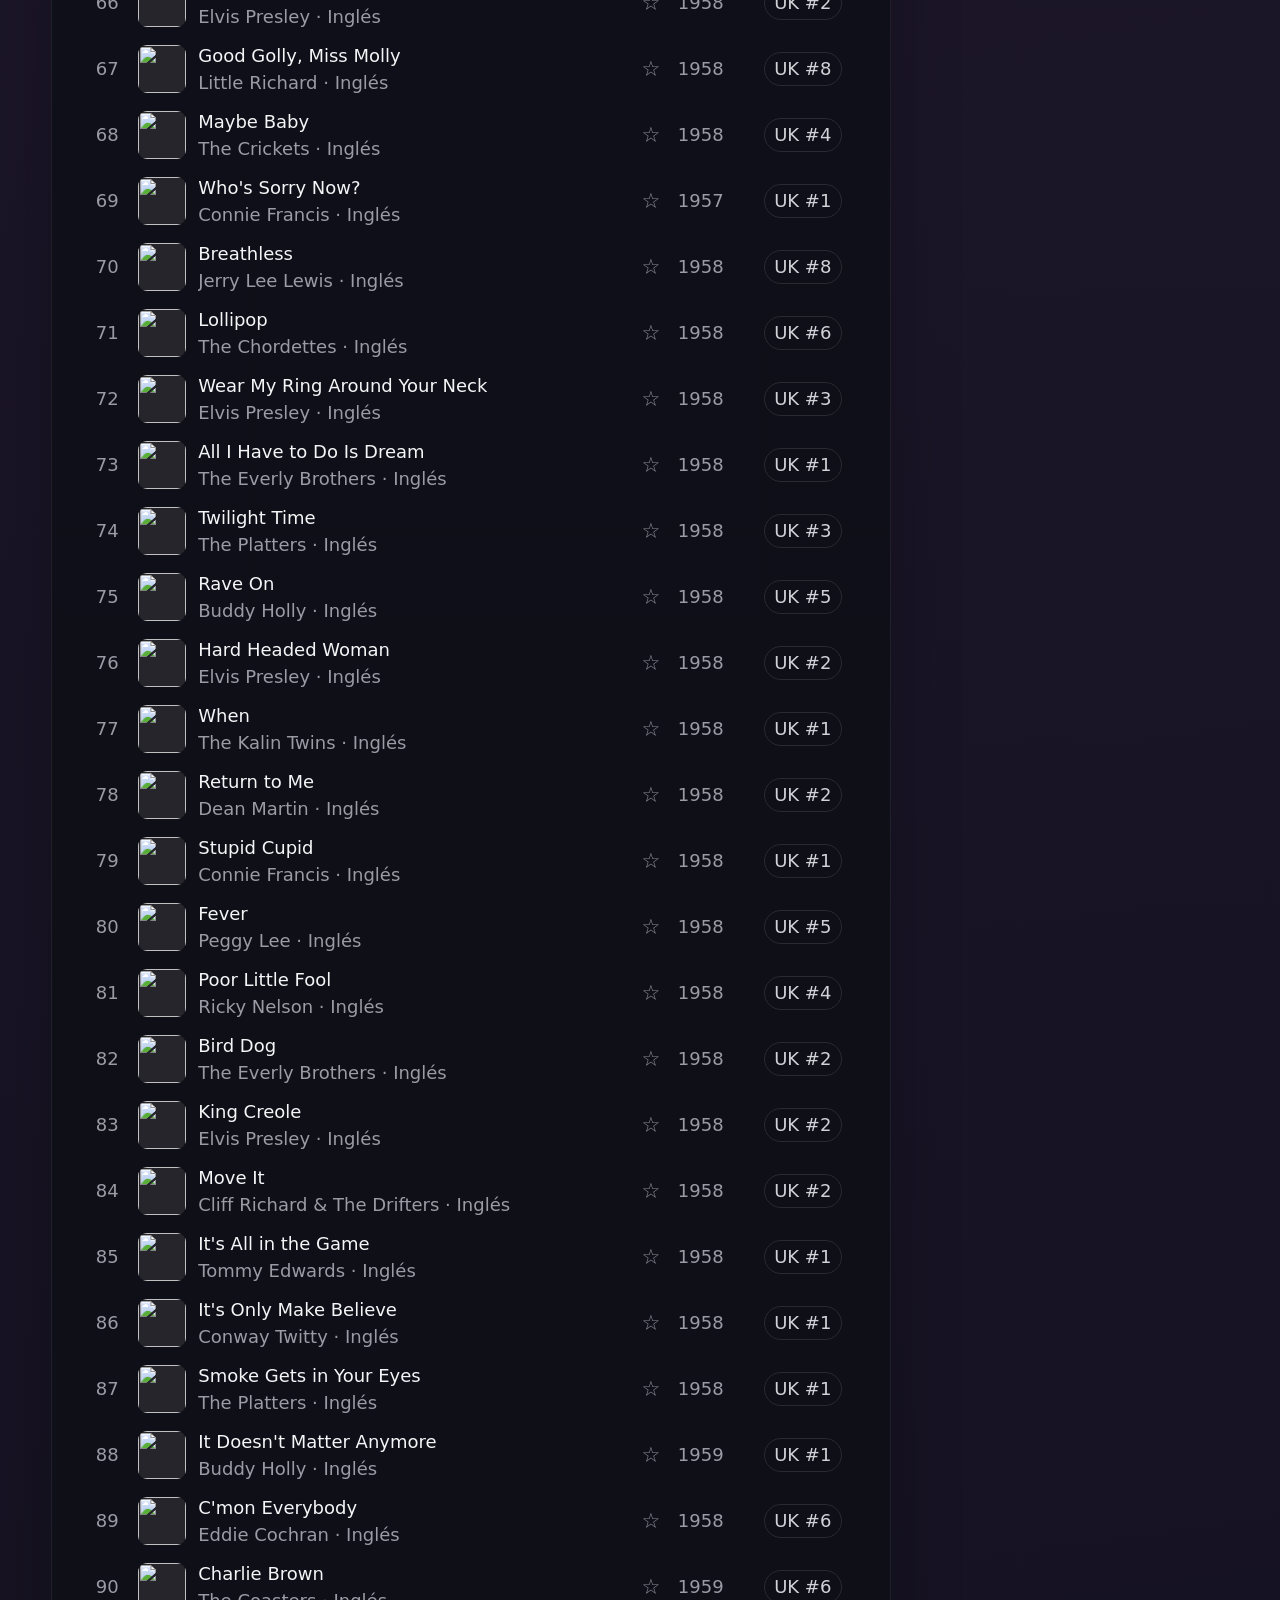
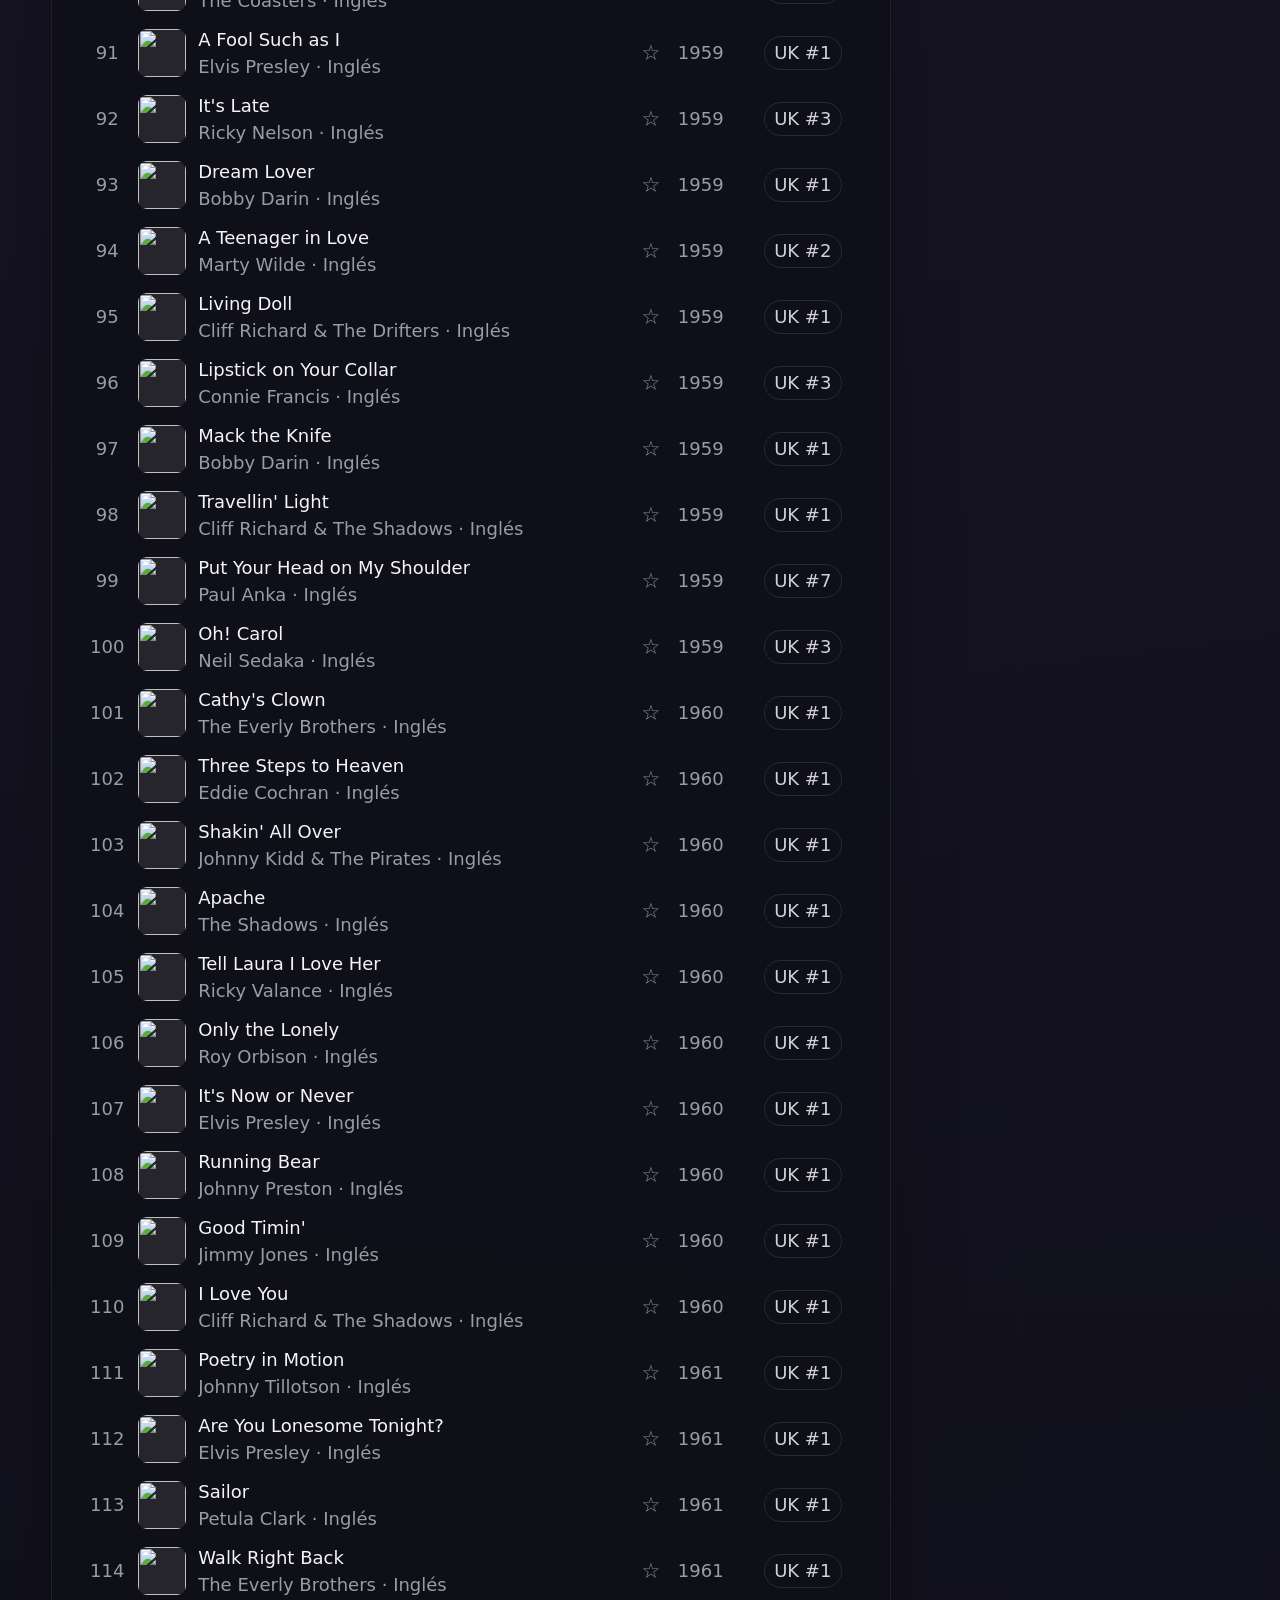
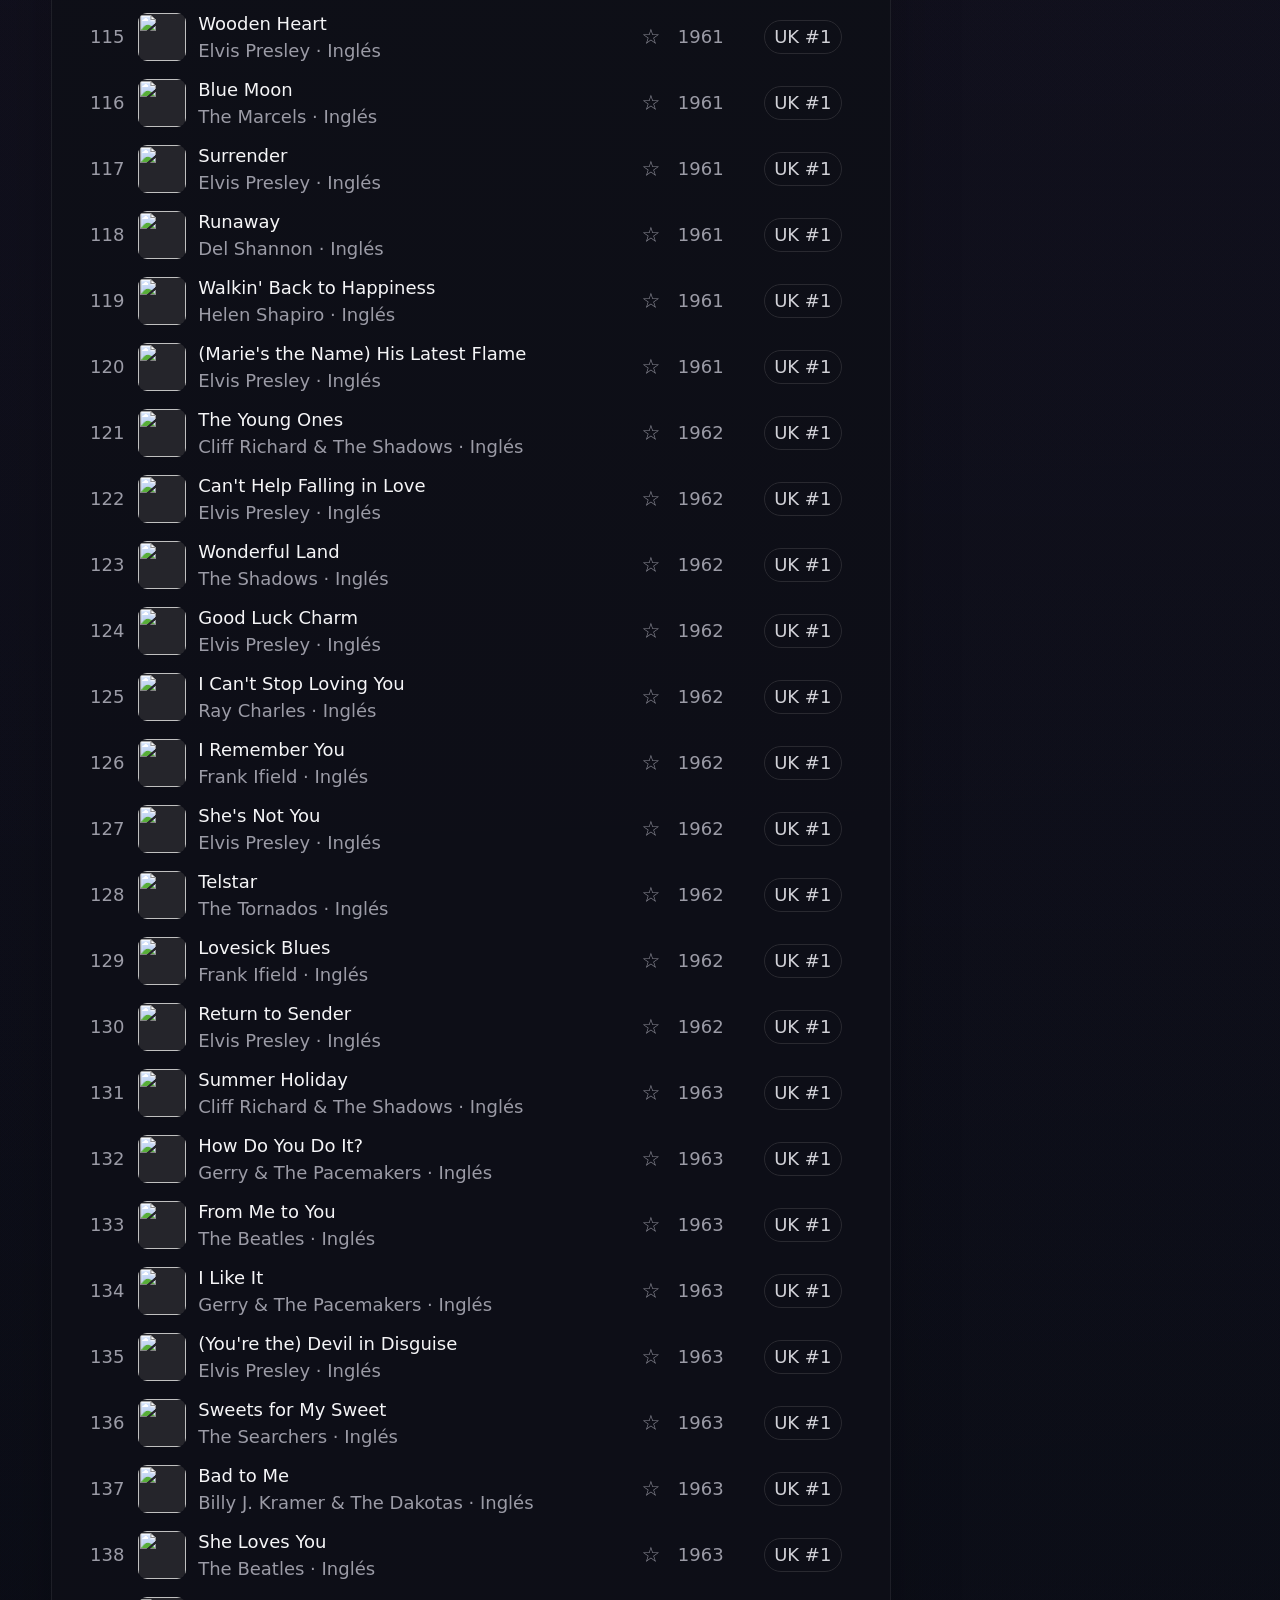
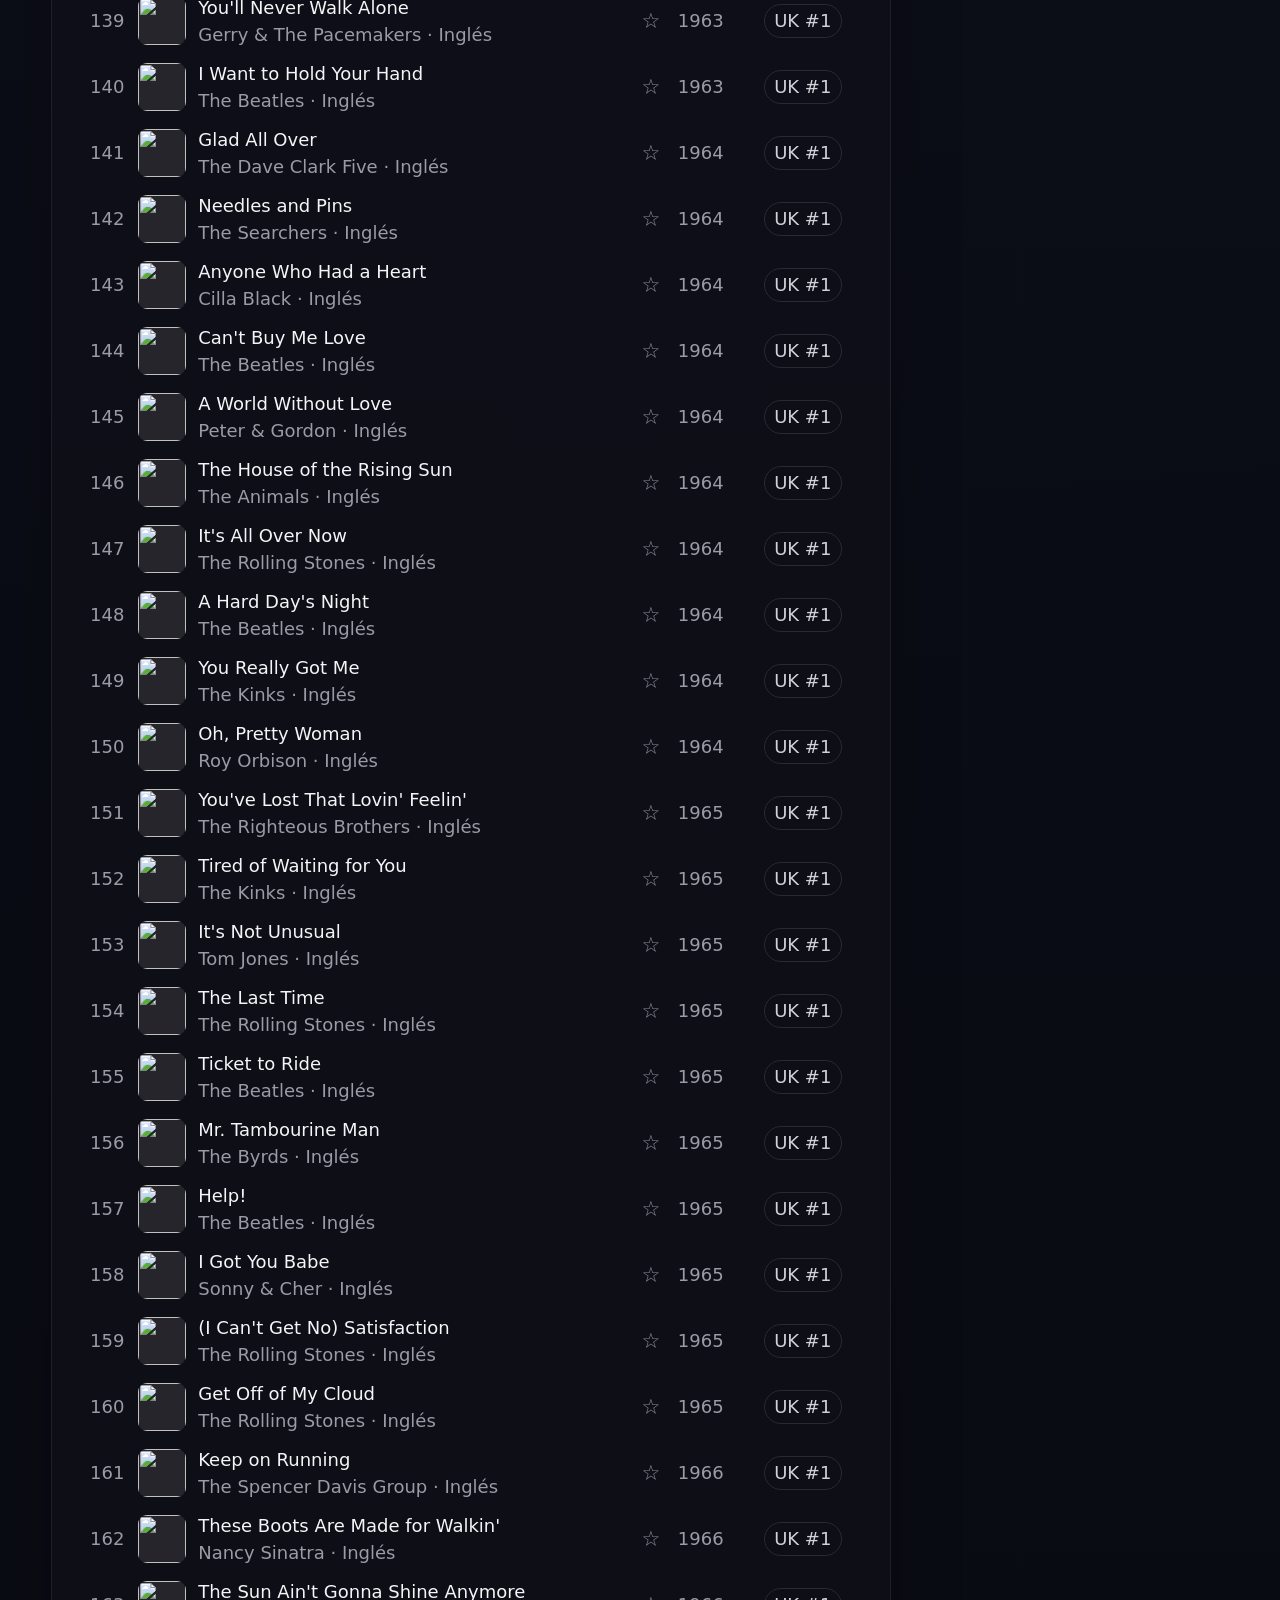
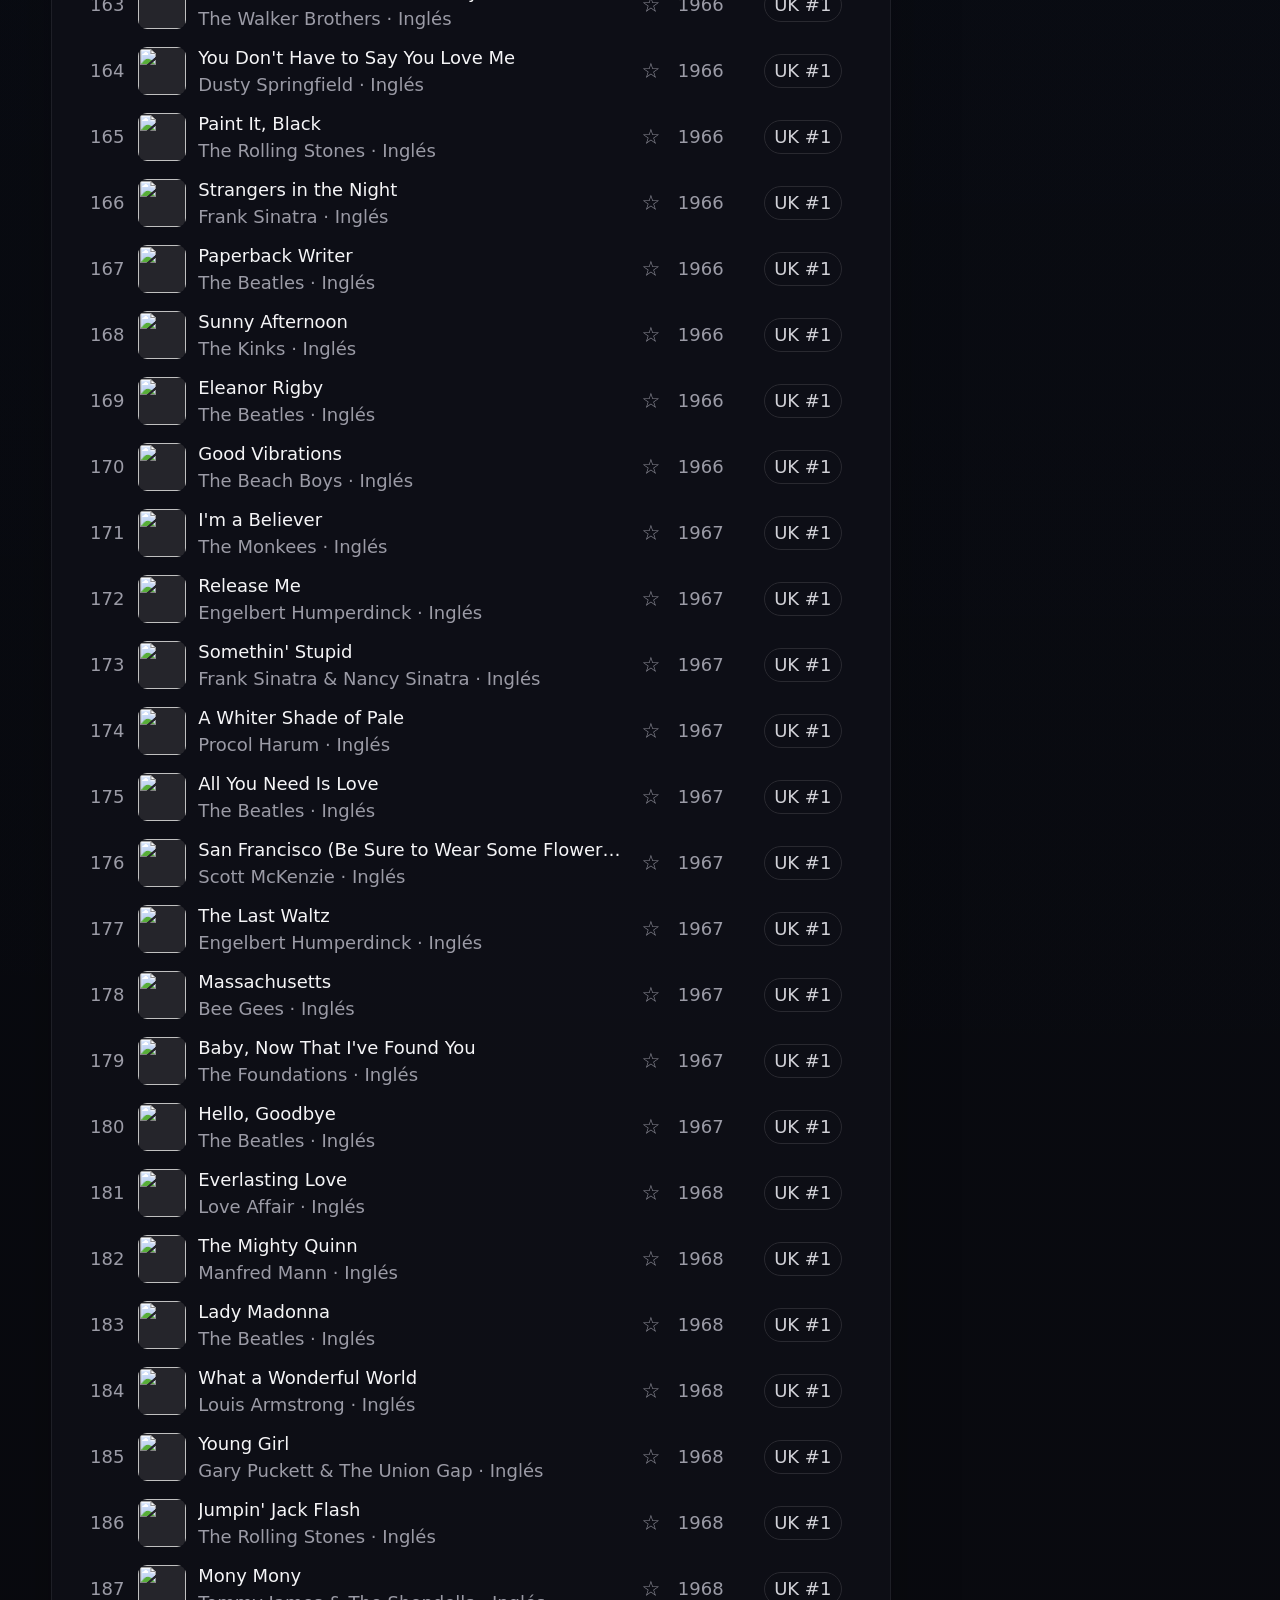
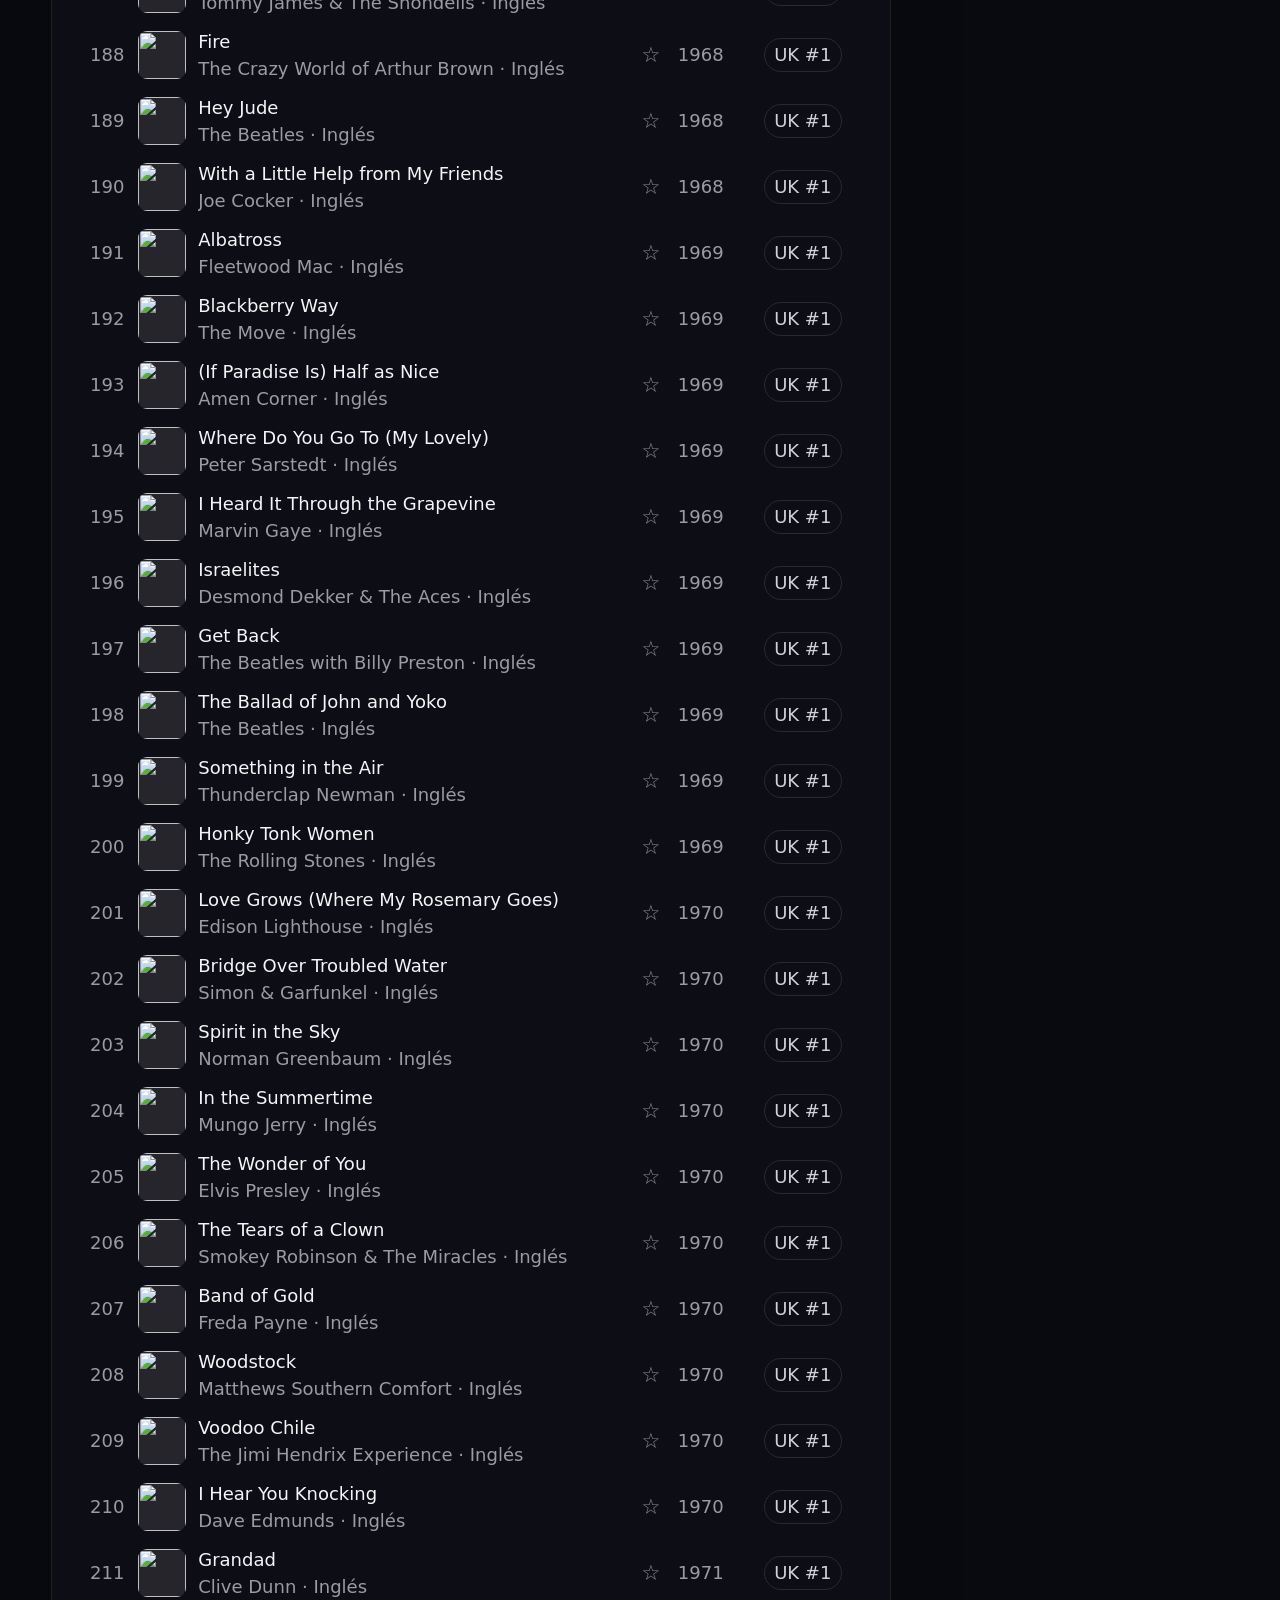
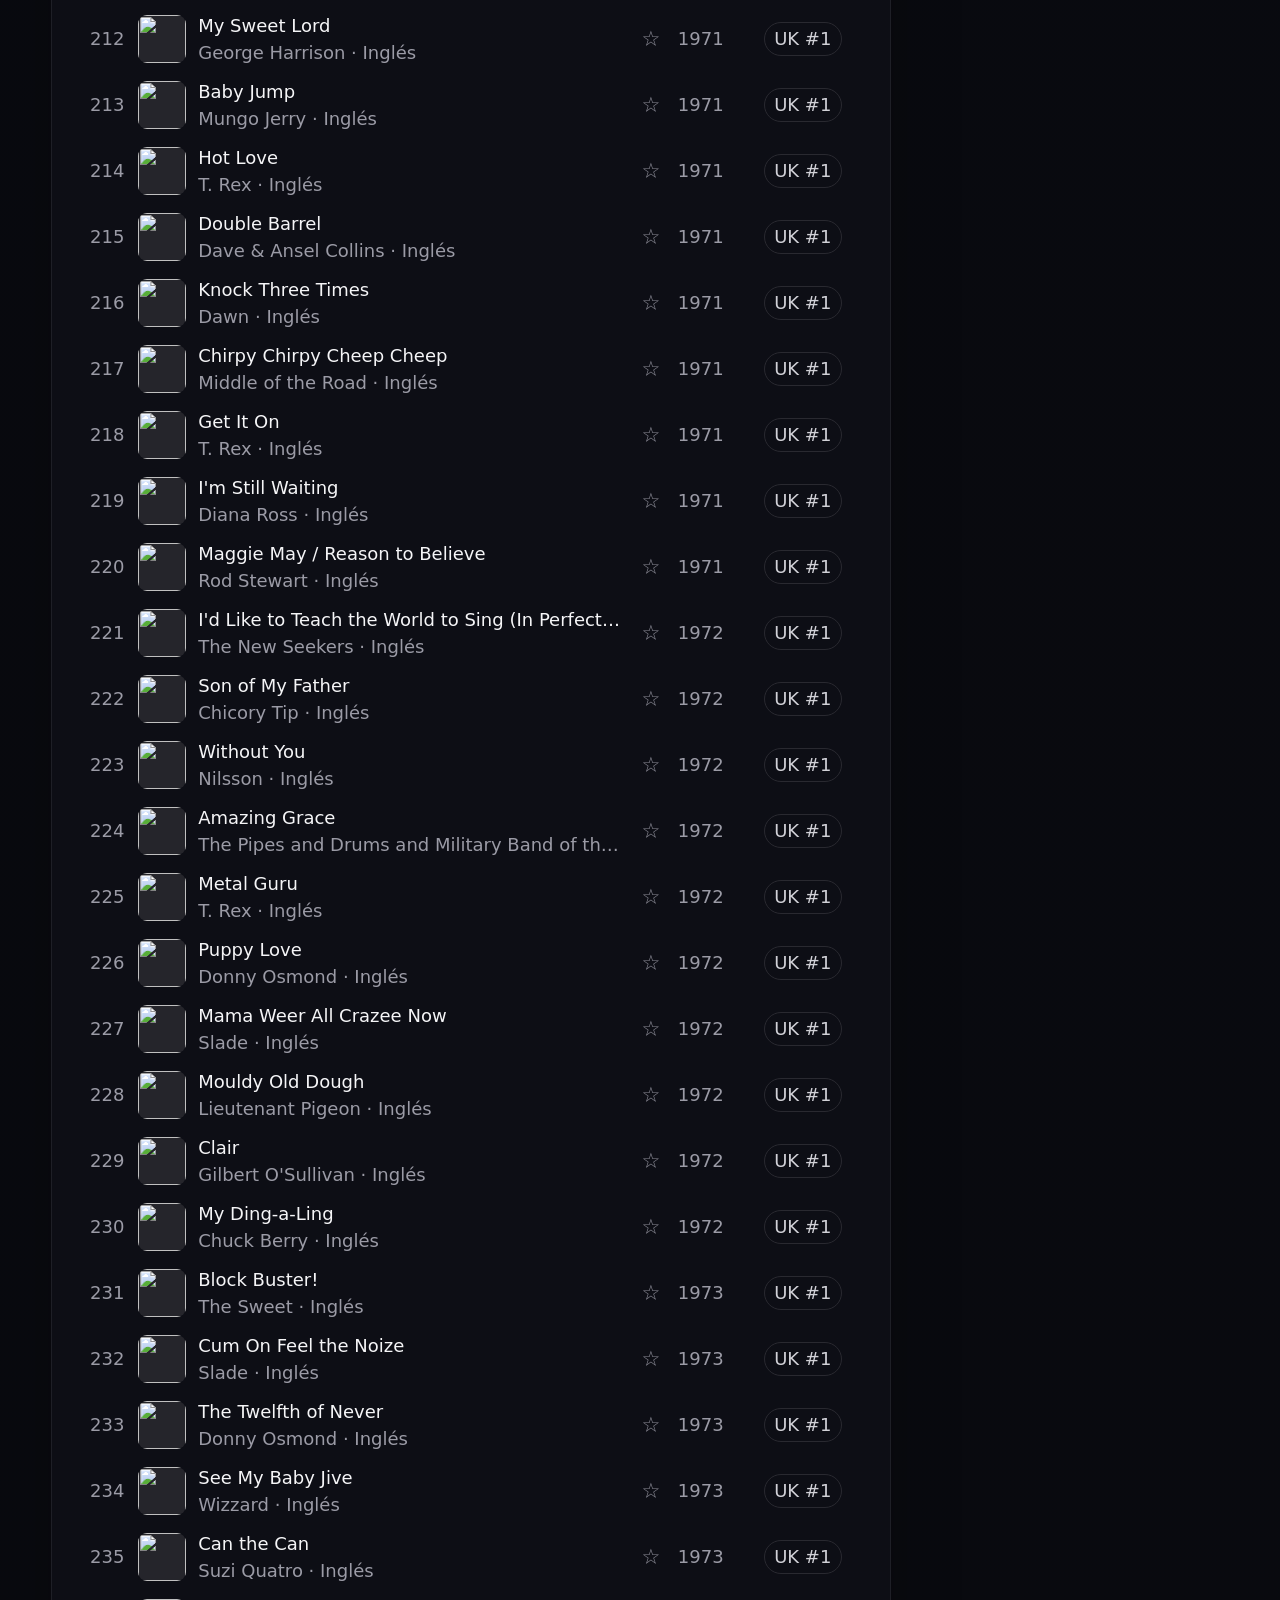
==== commit dc141df8: "Add files via upload" ====
--- a/index.html
+++ b/index.html
@@ -48,18 +48,6 @@
   </header>
 
   <main class="app-main">
-    <section class="hero">
-      <div class="hero-copy">
-        <span class="eyebrow">CGO MUSIC</span>
-        <p>Explora tu catálogo, descubre nuevas canciones y reúne tus favoritas en un solo lugar.</p>
-      </div>
-      <div class="hero-stats">
-        <div><strong id="catalogTotal">0</strong><span>canciones cargadas</span></div>
-        <div><strong id="catalogLists">0/12</strong><span>listas de 100</span></div>
-        <div><strong id="verifiedTotal">0</strong><span>rankings verificados</span></div>
-      </div>
-    </section>
-
     <nav class="collection-tabs" aria-label="Colecciones por idioma">
       <button class="collection-tab active" data-language="english">
         <span class="flag">🇬🇧</span>
@@ -334,10 +322,10 @@
     <div class="dock-center">
       <div class="dock-controls">
         <button id="shuffleBtn" class="dock-icon-btn utility-control" type="button" title="Aleatorio" aria-label="Aleatorio">↝</button>
-        <button id="prevBtn" class="dock-icon-btn transport-control" type="button" title="Canción anterior" aria-label="Canción anterior" data-label="Anterior">⏮</button>
+        <button id="prevBtn" class="dock-icon-btn transport-control transport-primary" type="button" title="Canción anterior" aria-label="Canción anterior" data-label="Anterior">⏮</button>
         <button id="playPauseBtn" class="dock-play-btn transport-control transport-primary" type="button" title="Reproducir / Pausar" aria-label="Reproducir / Pausar" data-label="Reproducir">▶</button>
         <button id="stopBtn" class="dock-icon-btn transport-control" type="button" title="Detener" aria-label="Detener" data-label="Detener">■</button>
-        <button id="nextBtn" class="dock-icon-btn transport-control" type="button" title="Canción siguiente" aria-label="Canción siguiente" data-label="Siguiente">⏭</button>
+        <button id="nextBtn" class="dock-icon-btn transport-control transport-primary" type="button" title="Canción siguiente" aria-label="Canción siguiente" data-label="Siguiente">⏭</button>
         <button id="repeatBtn" class="dock-icon-btn utility-control" type="button" title="Repetir lista" aria-label="Repetir lista">↻</button>
       </div>
 
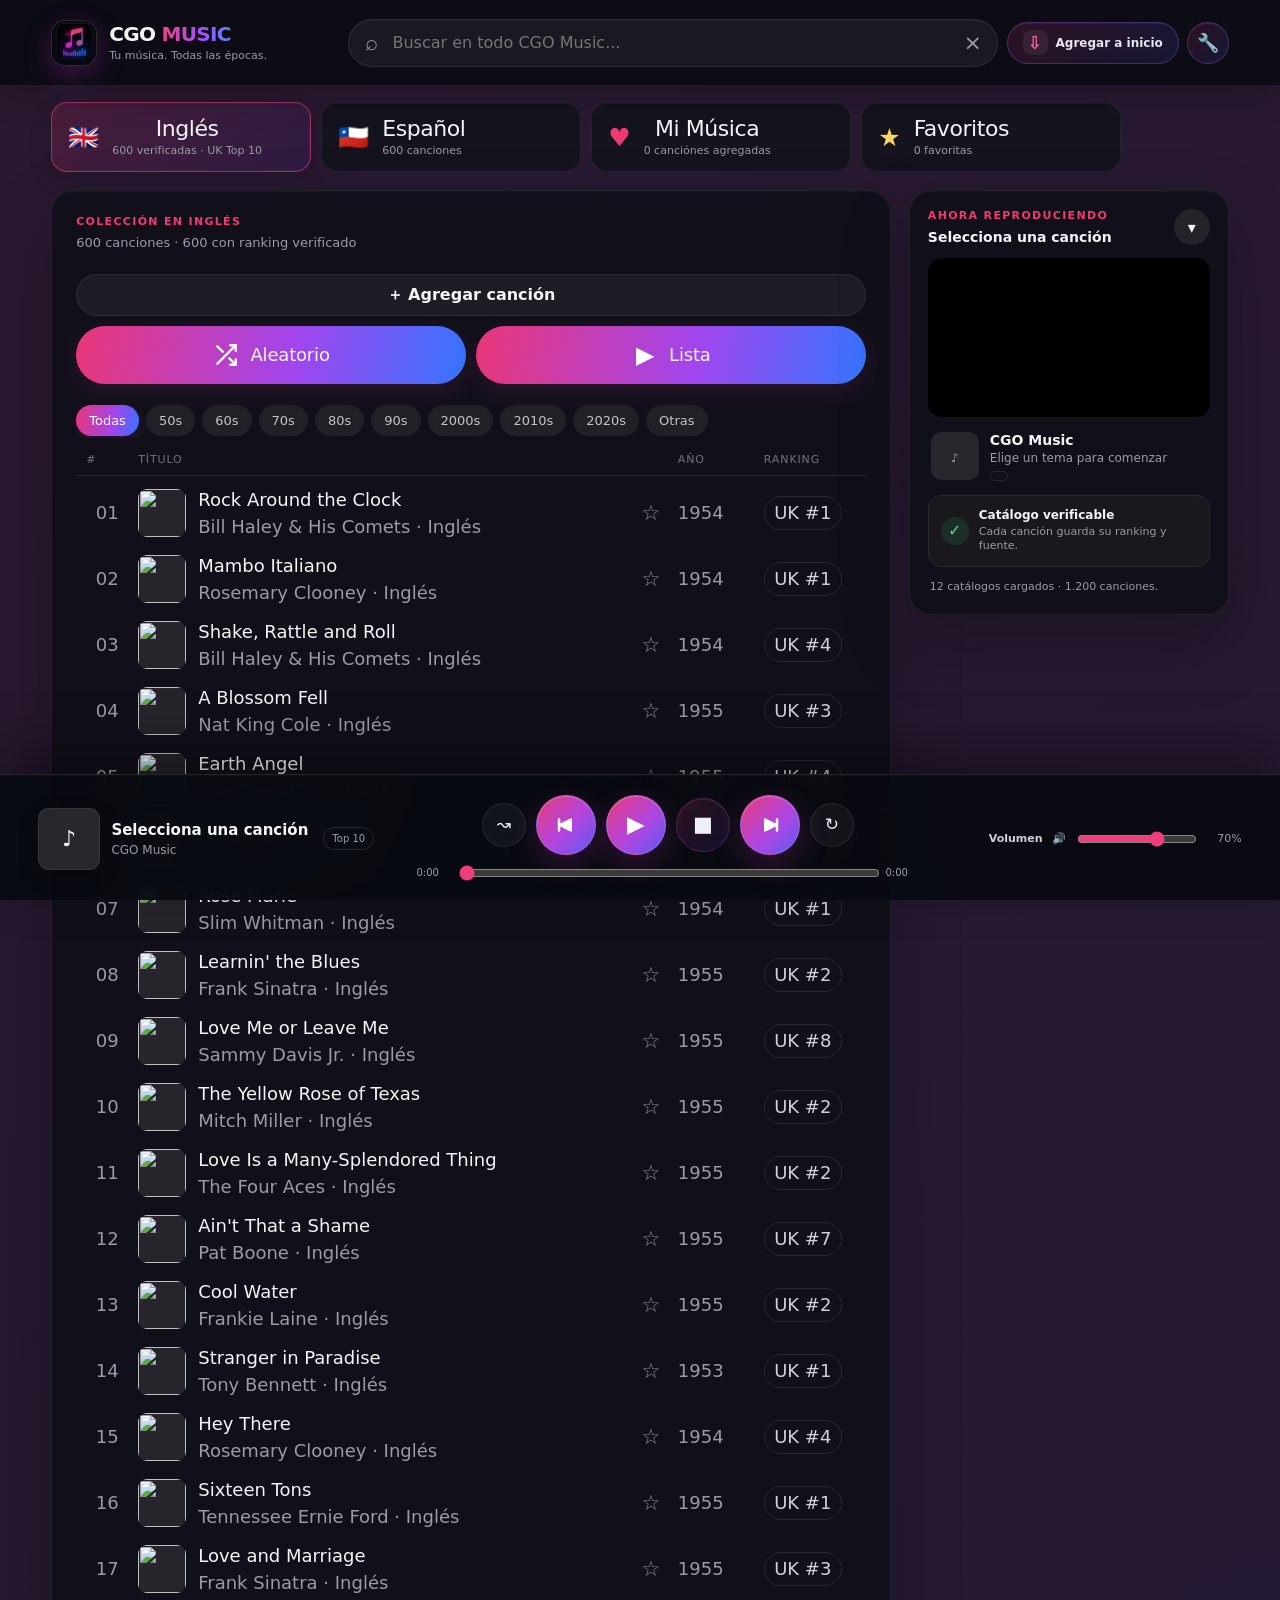
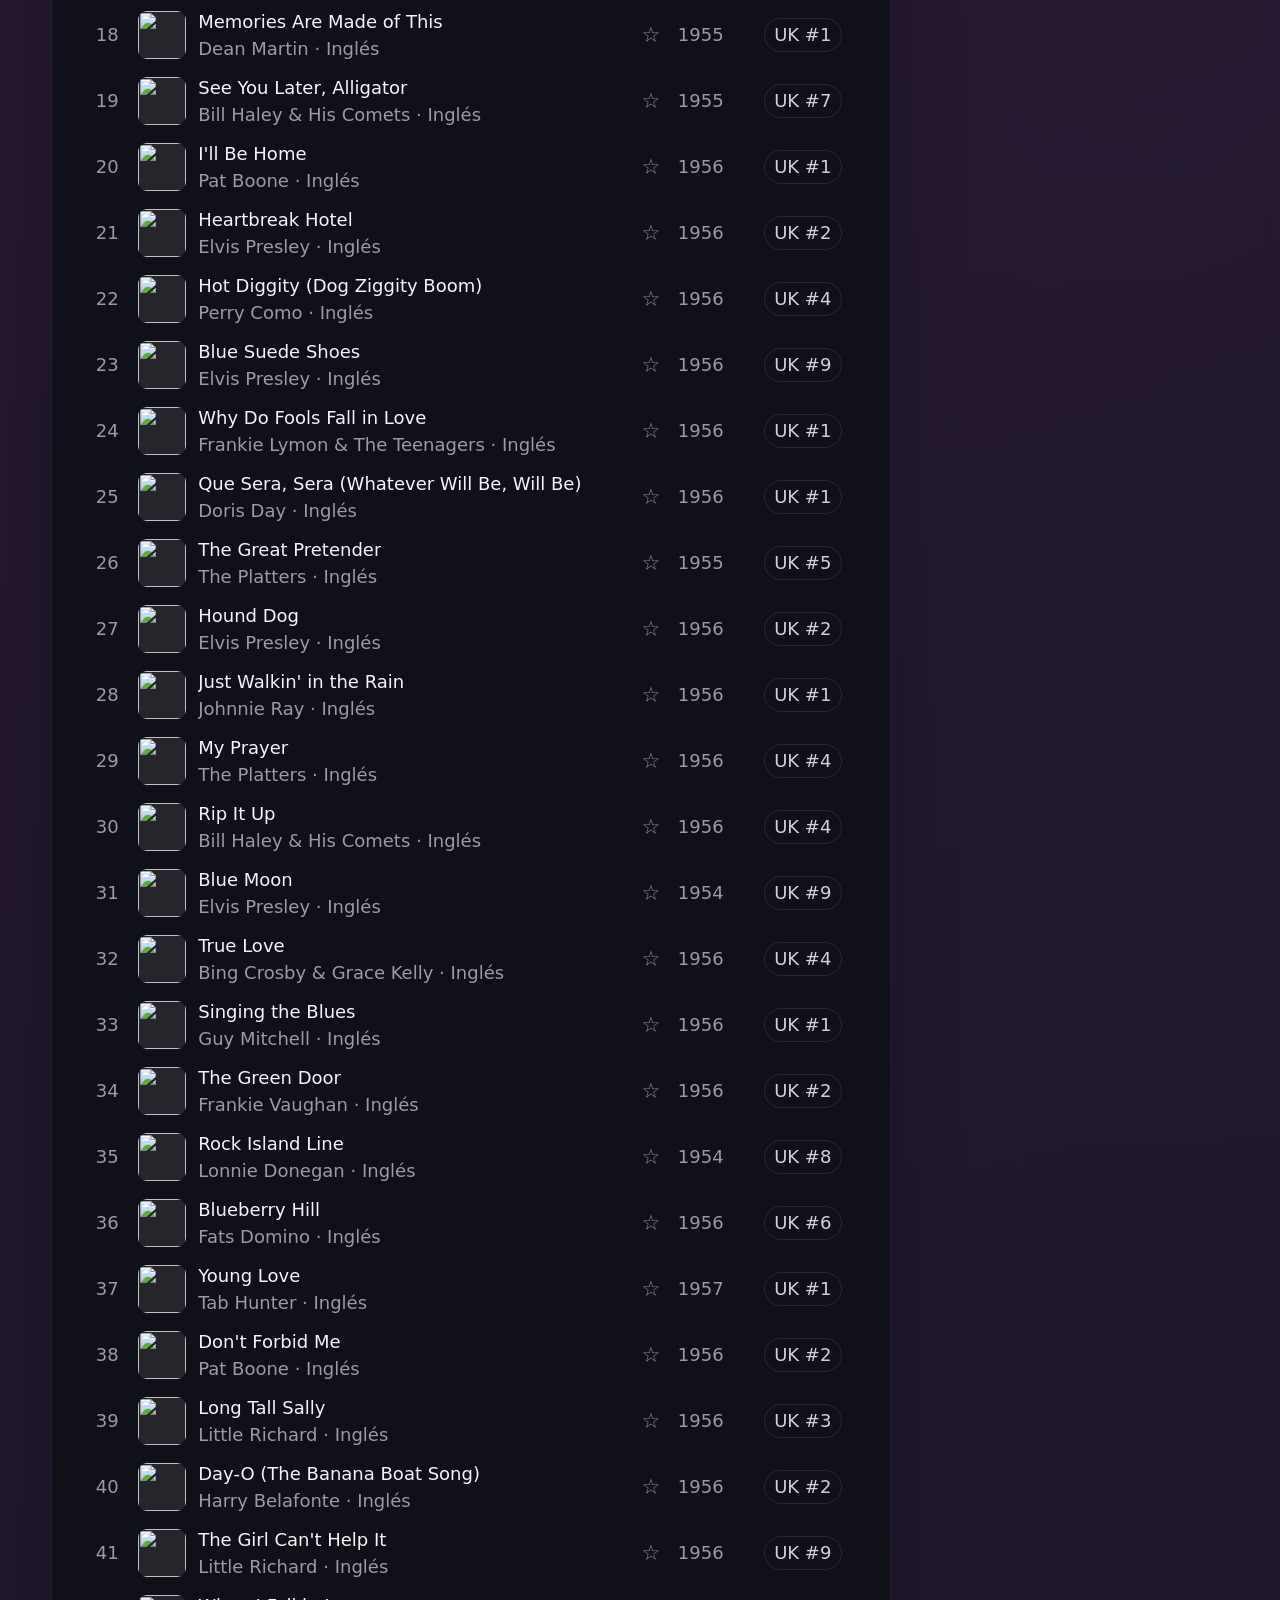
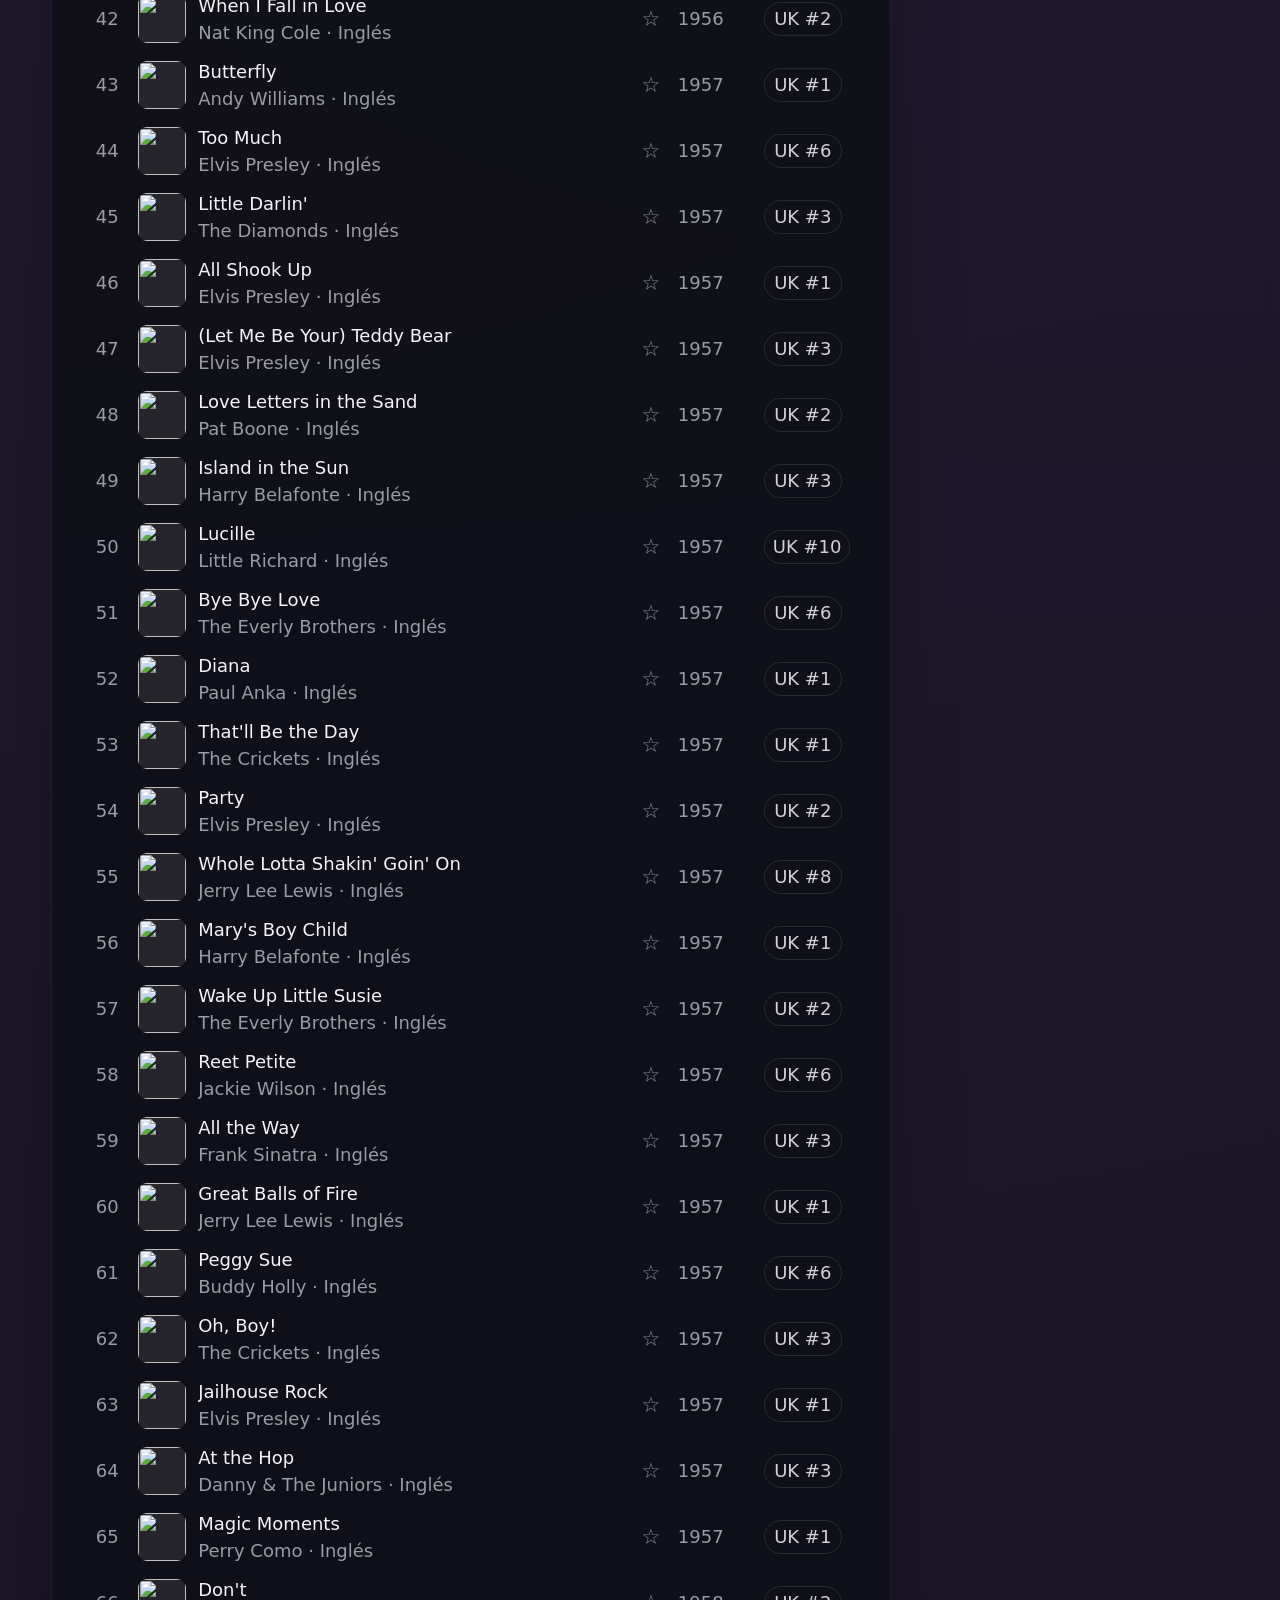
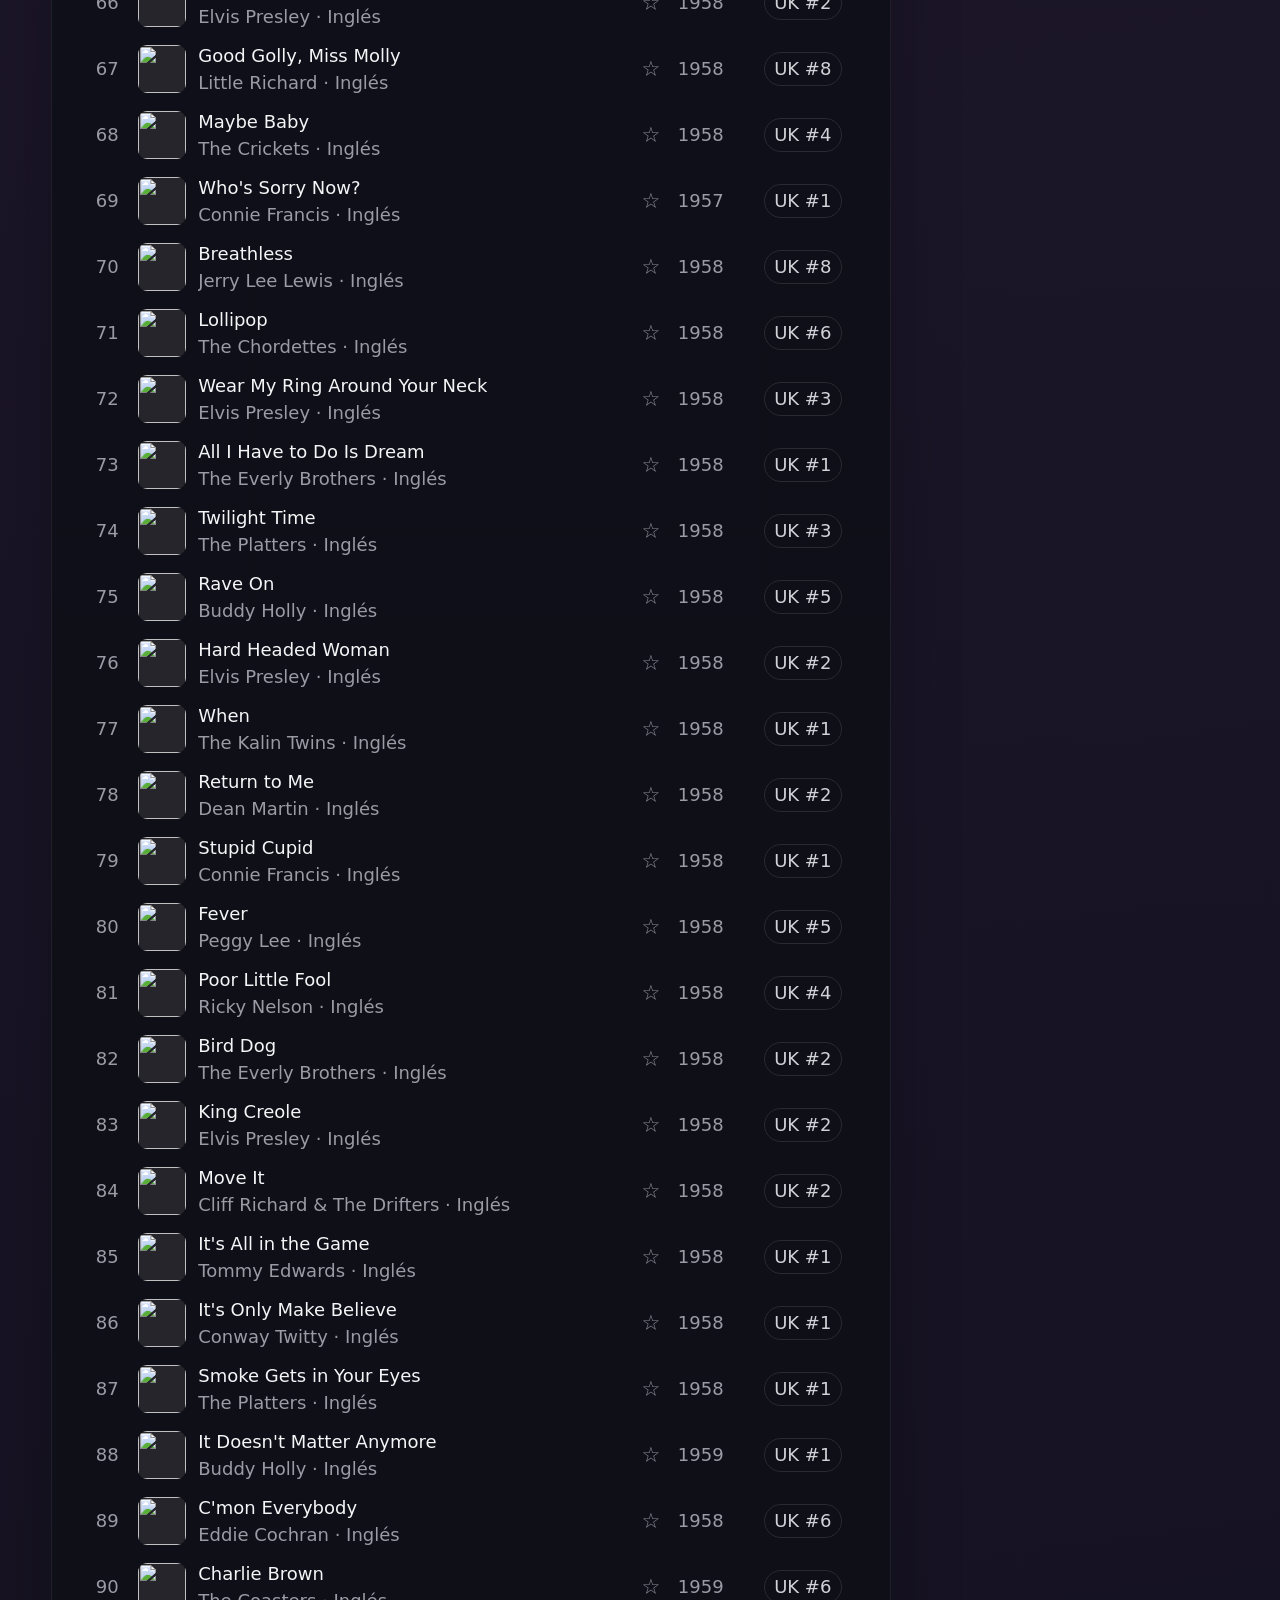
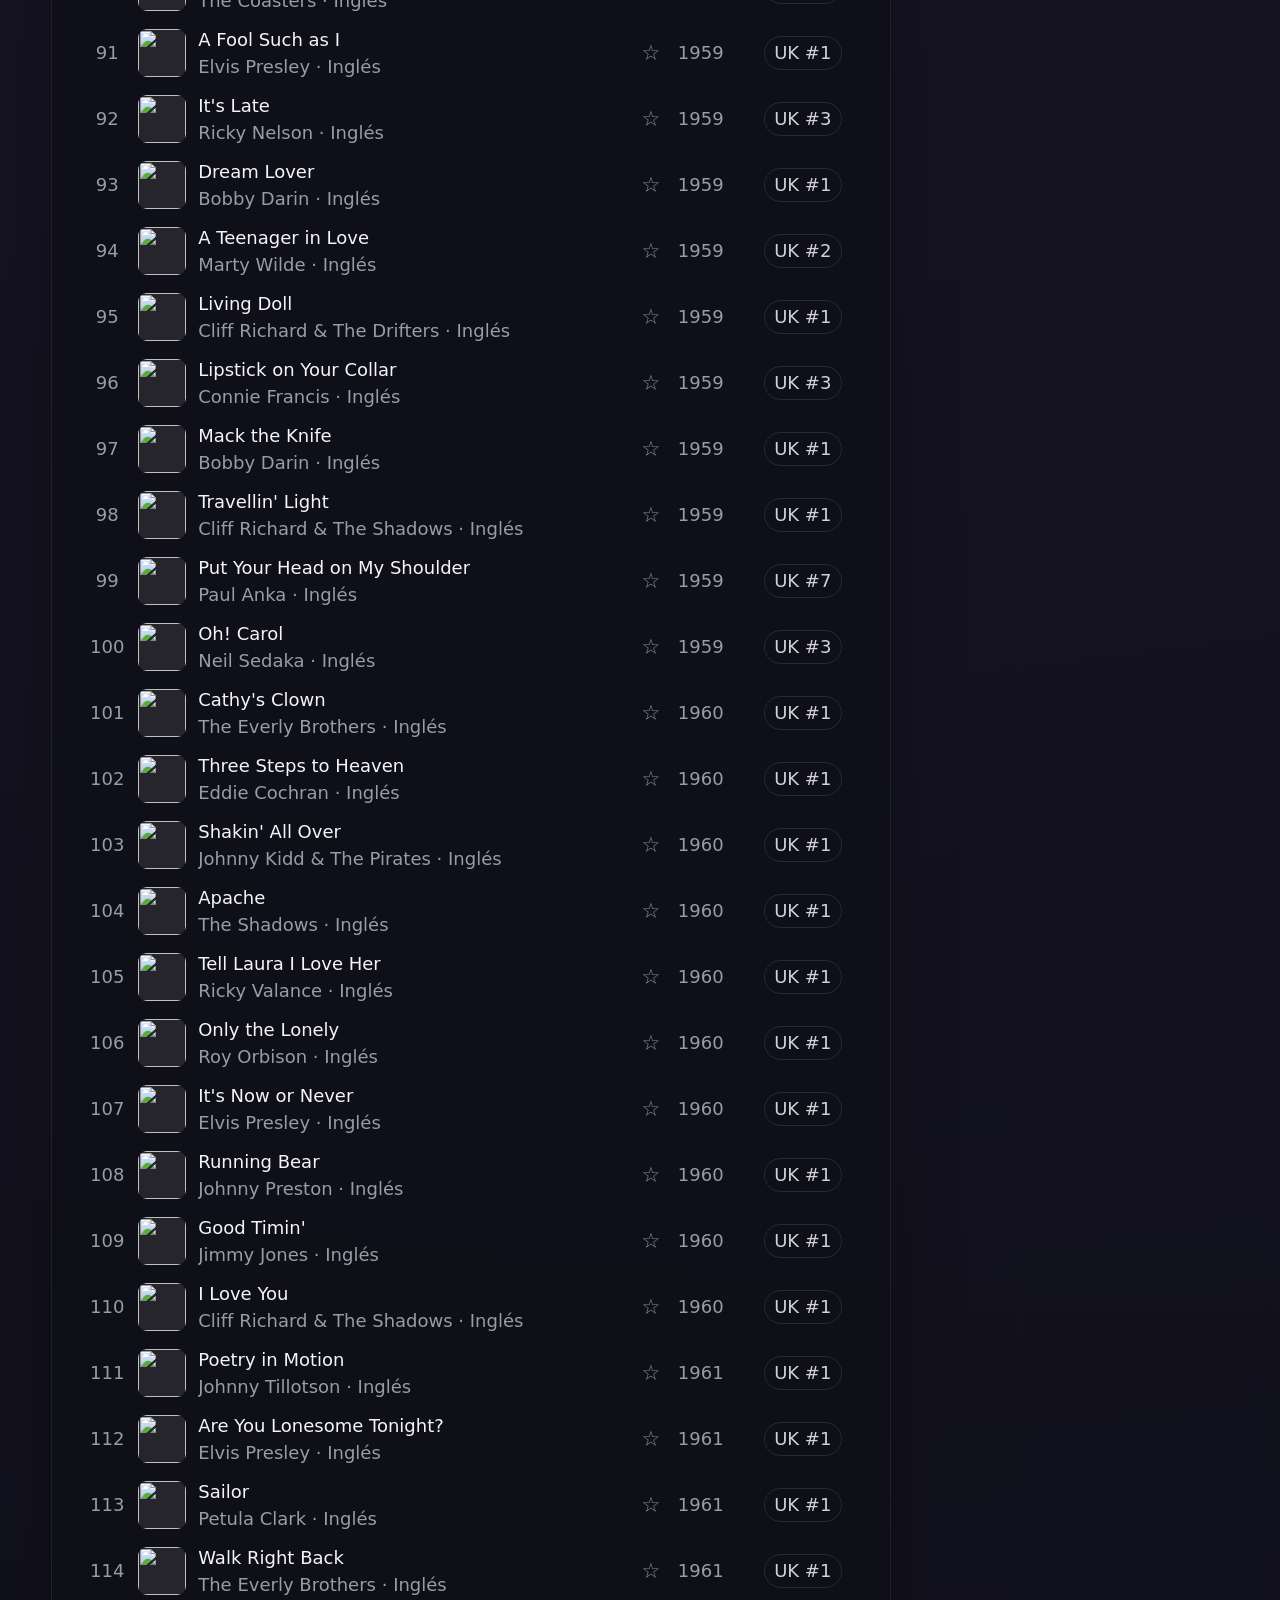
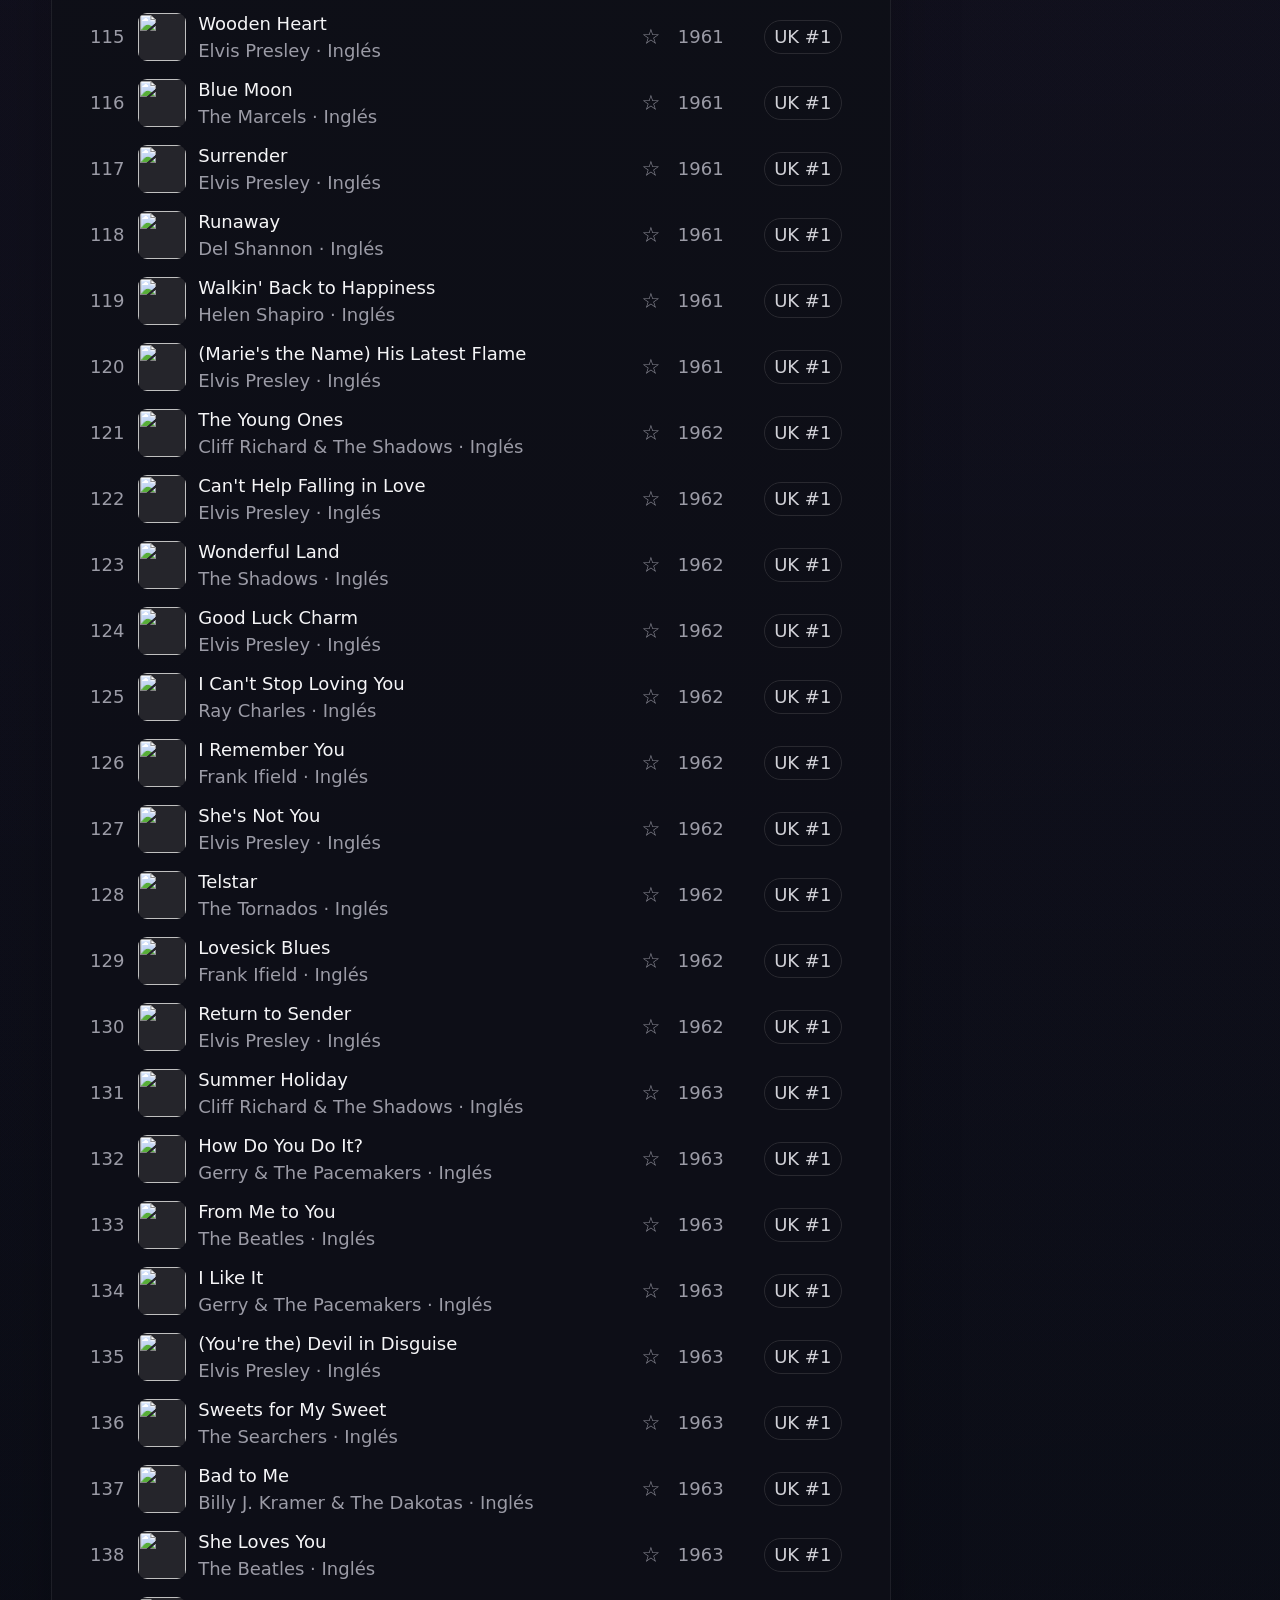
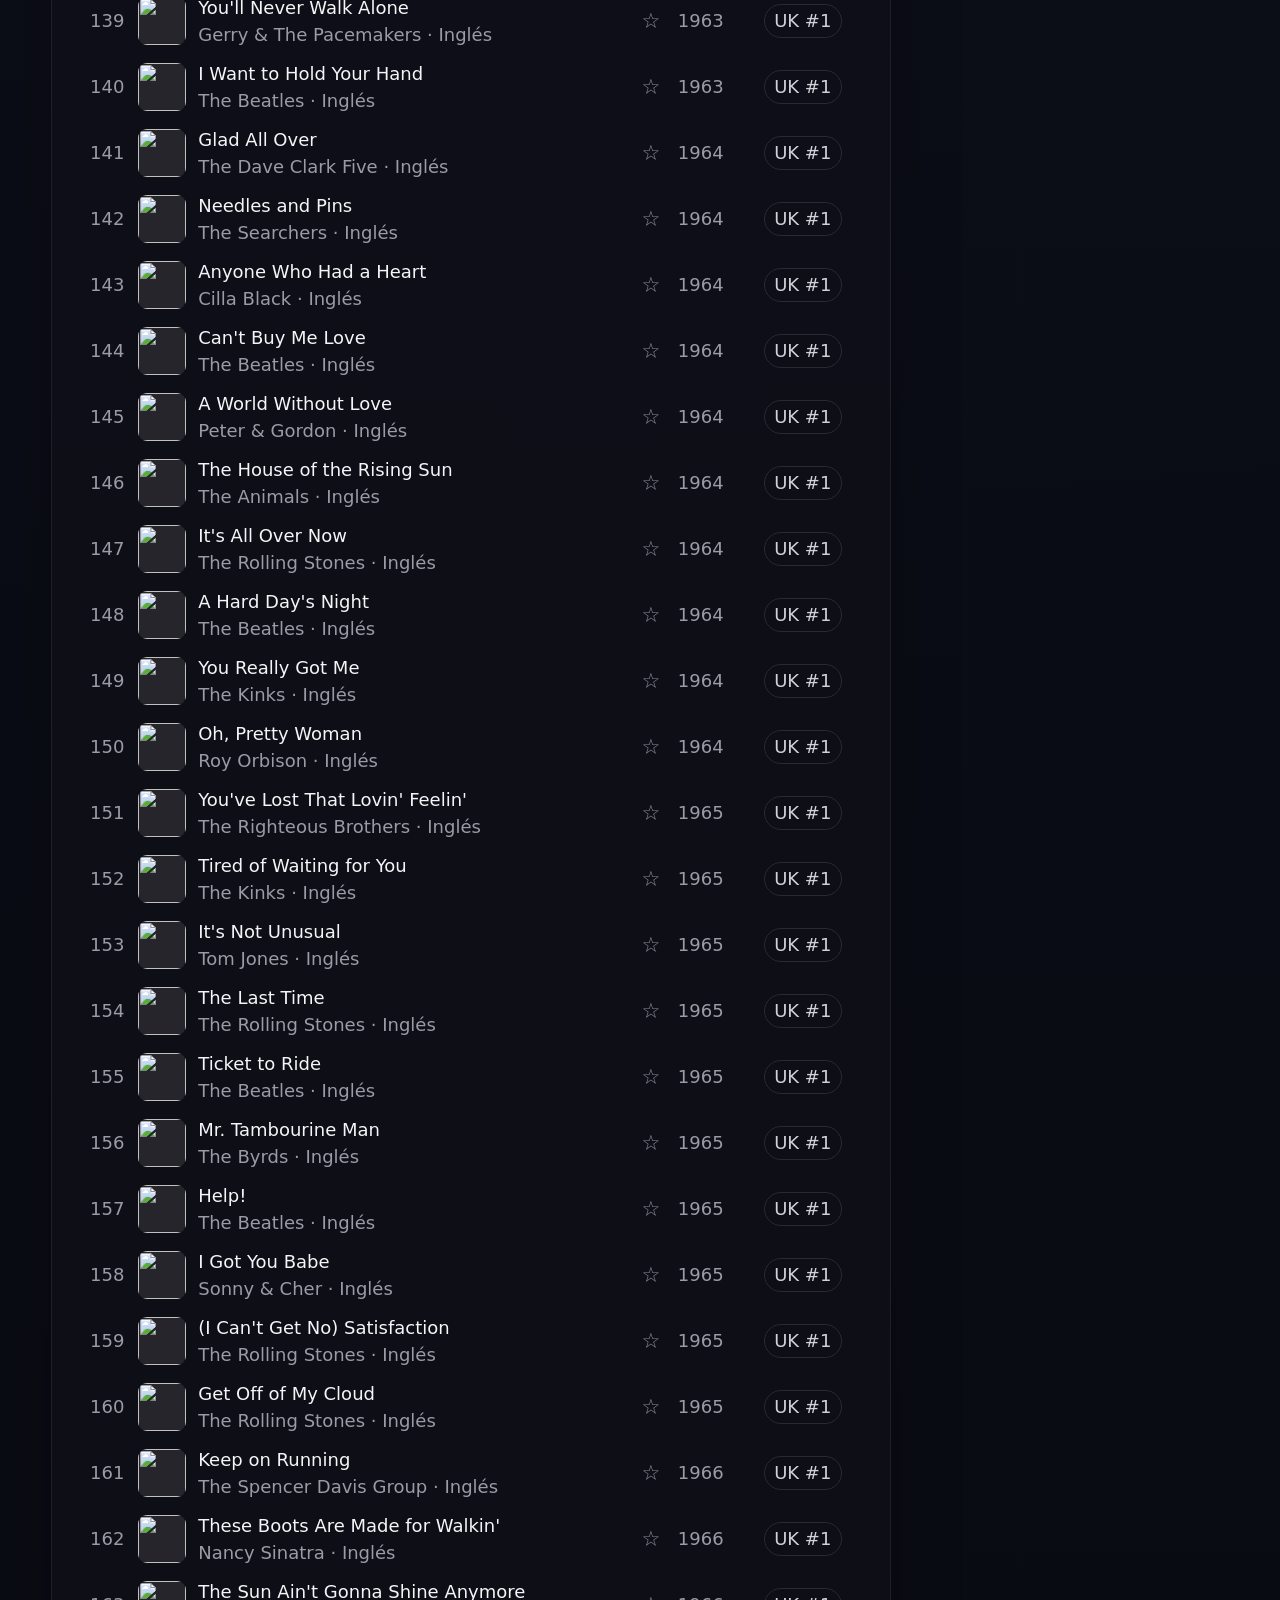
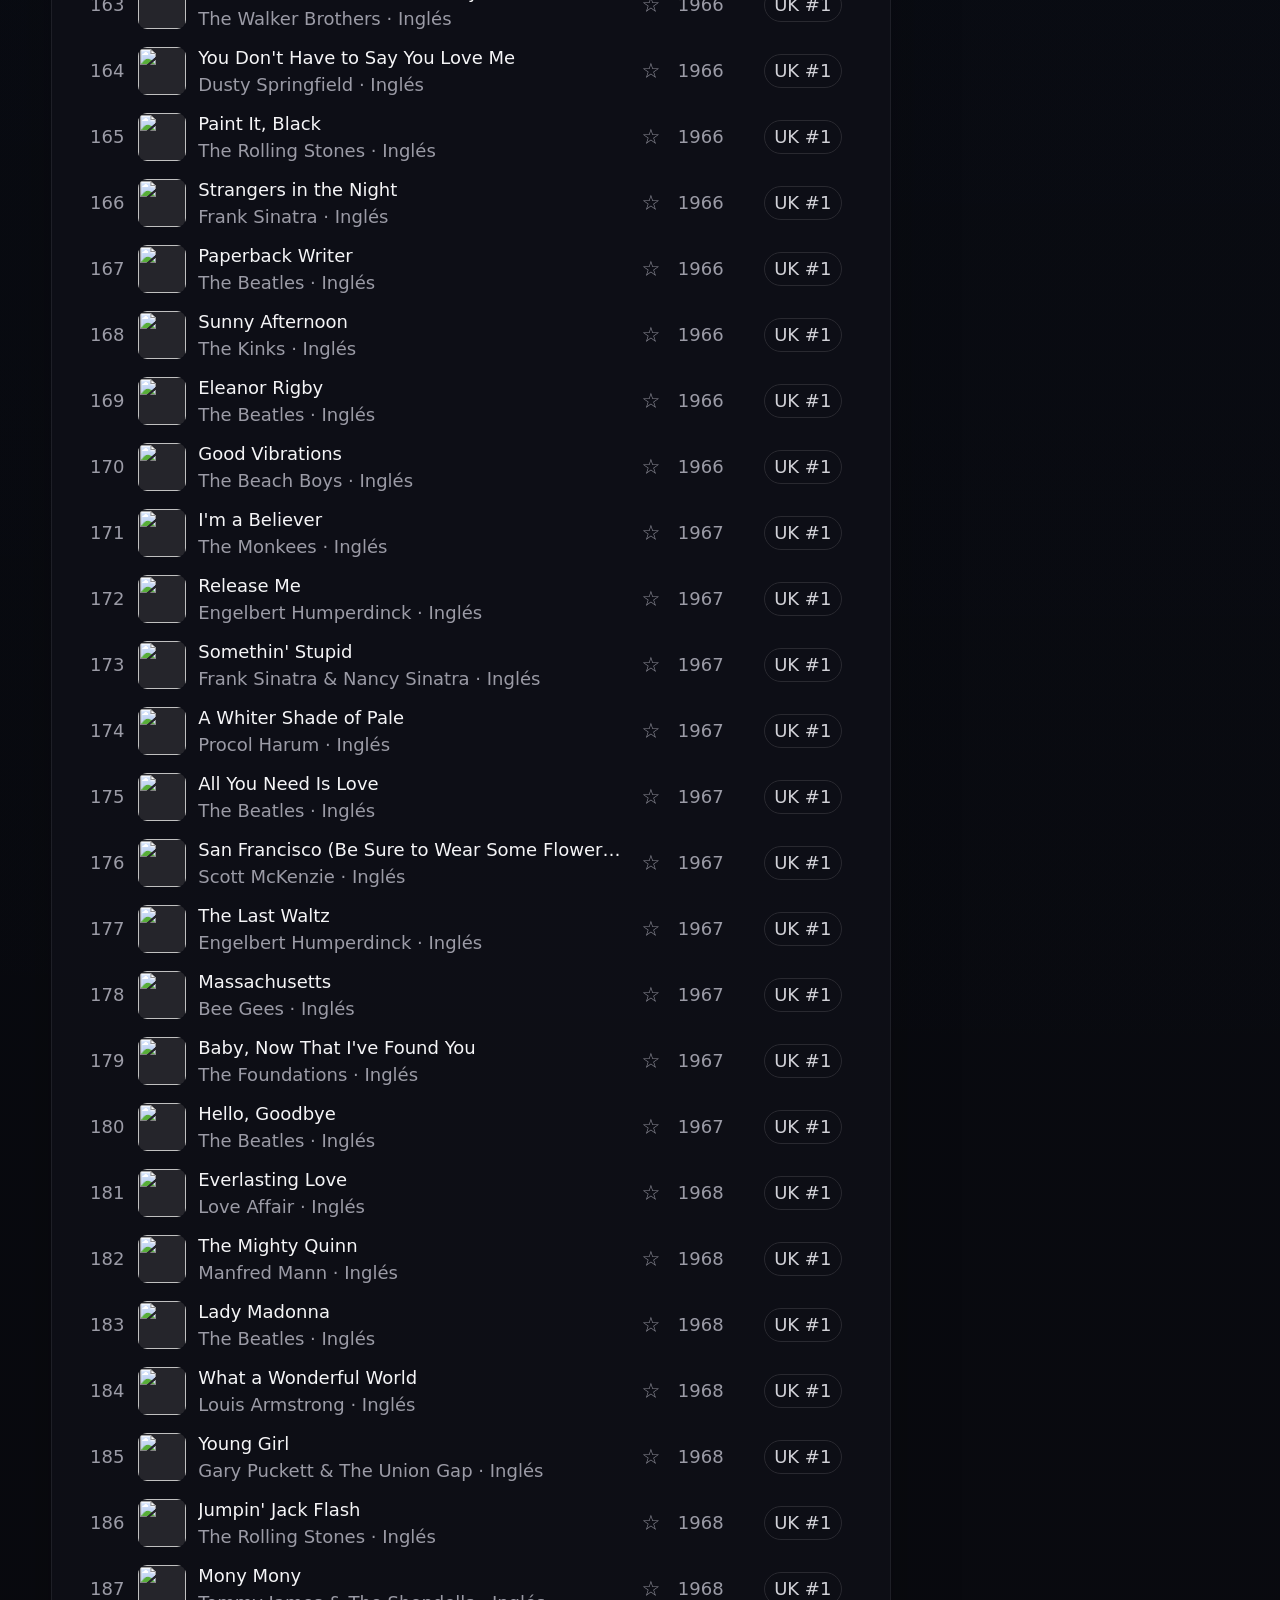
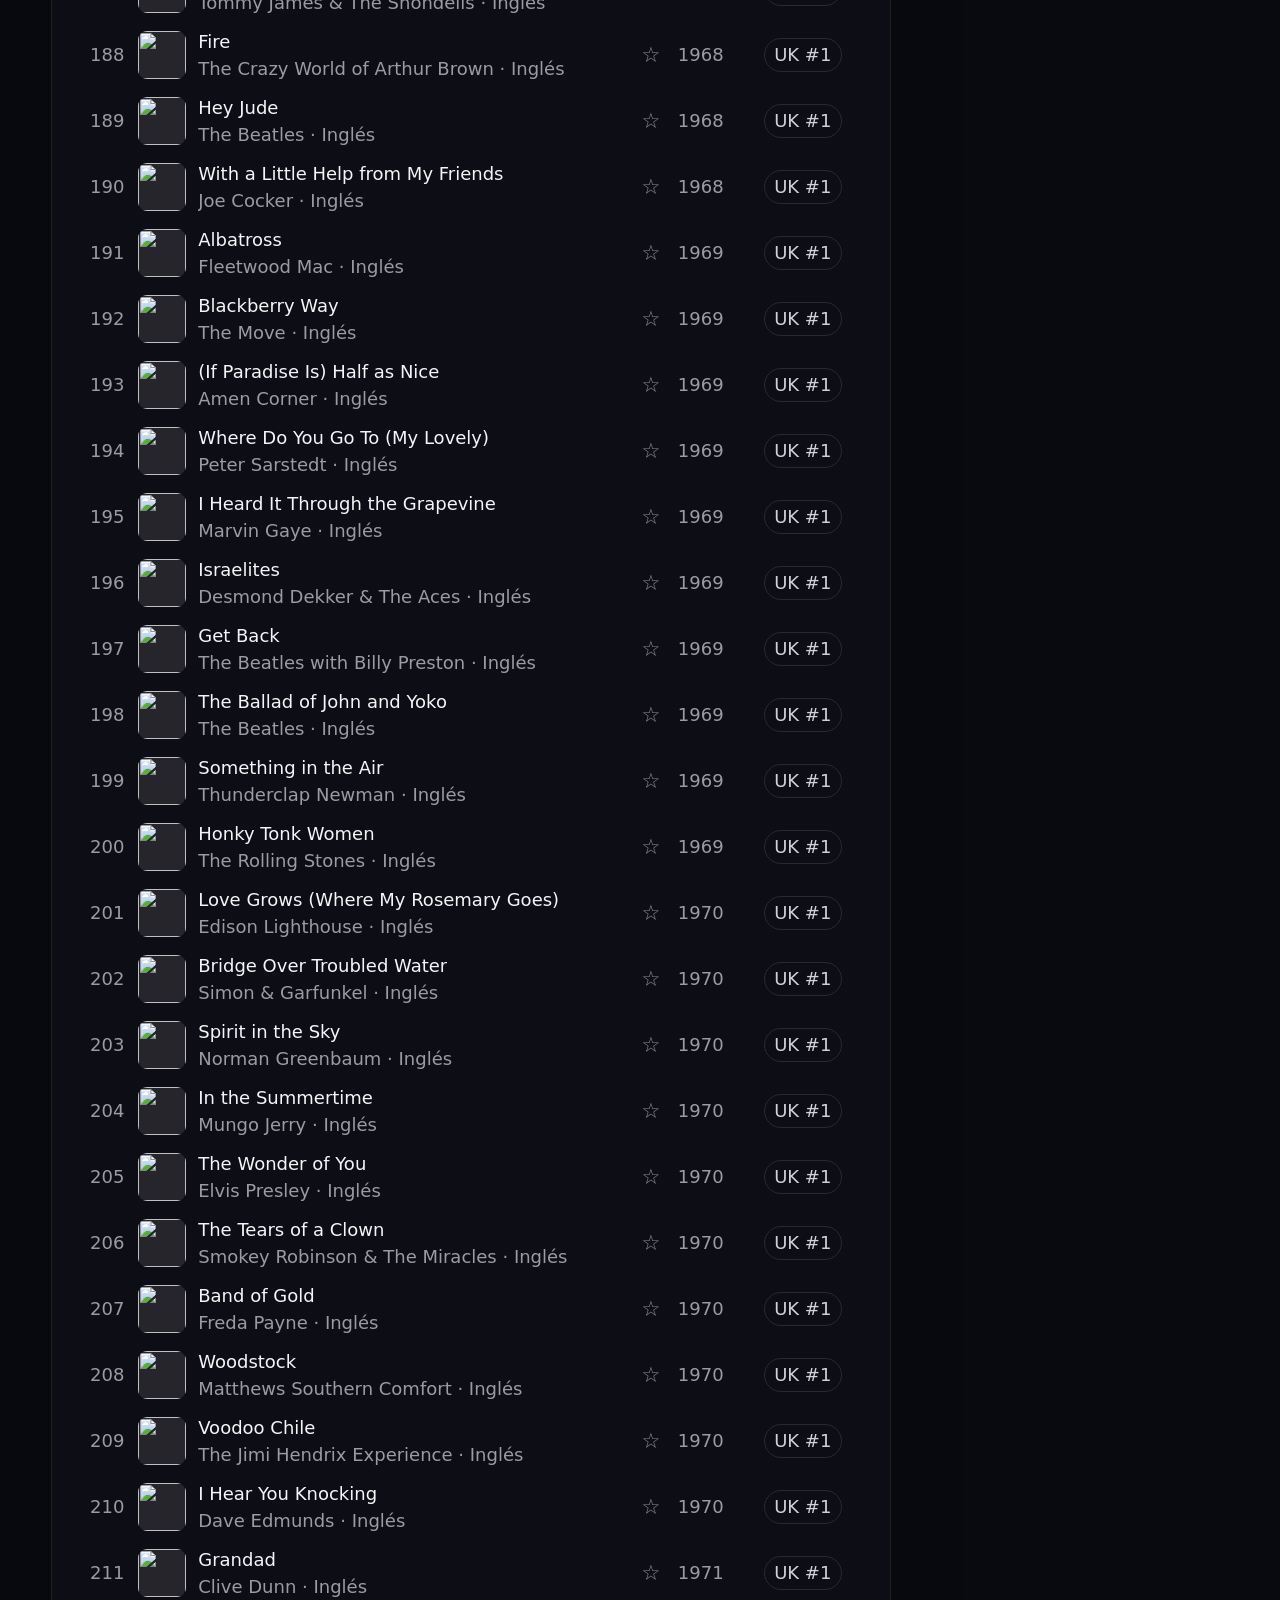
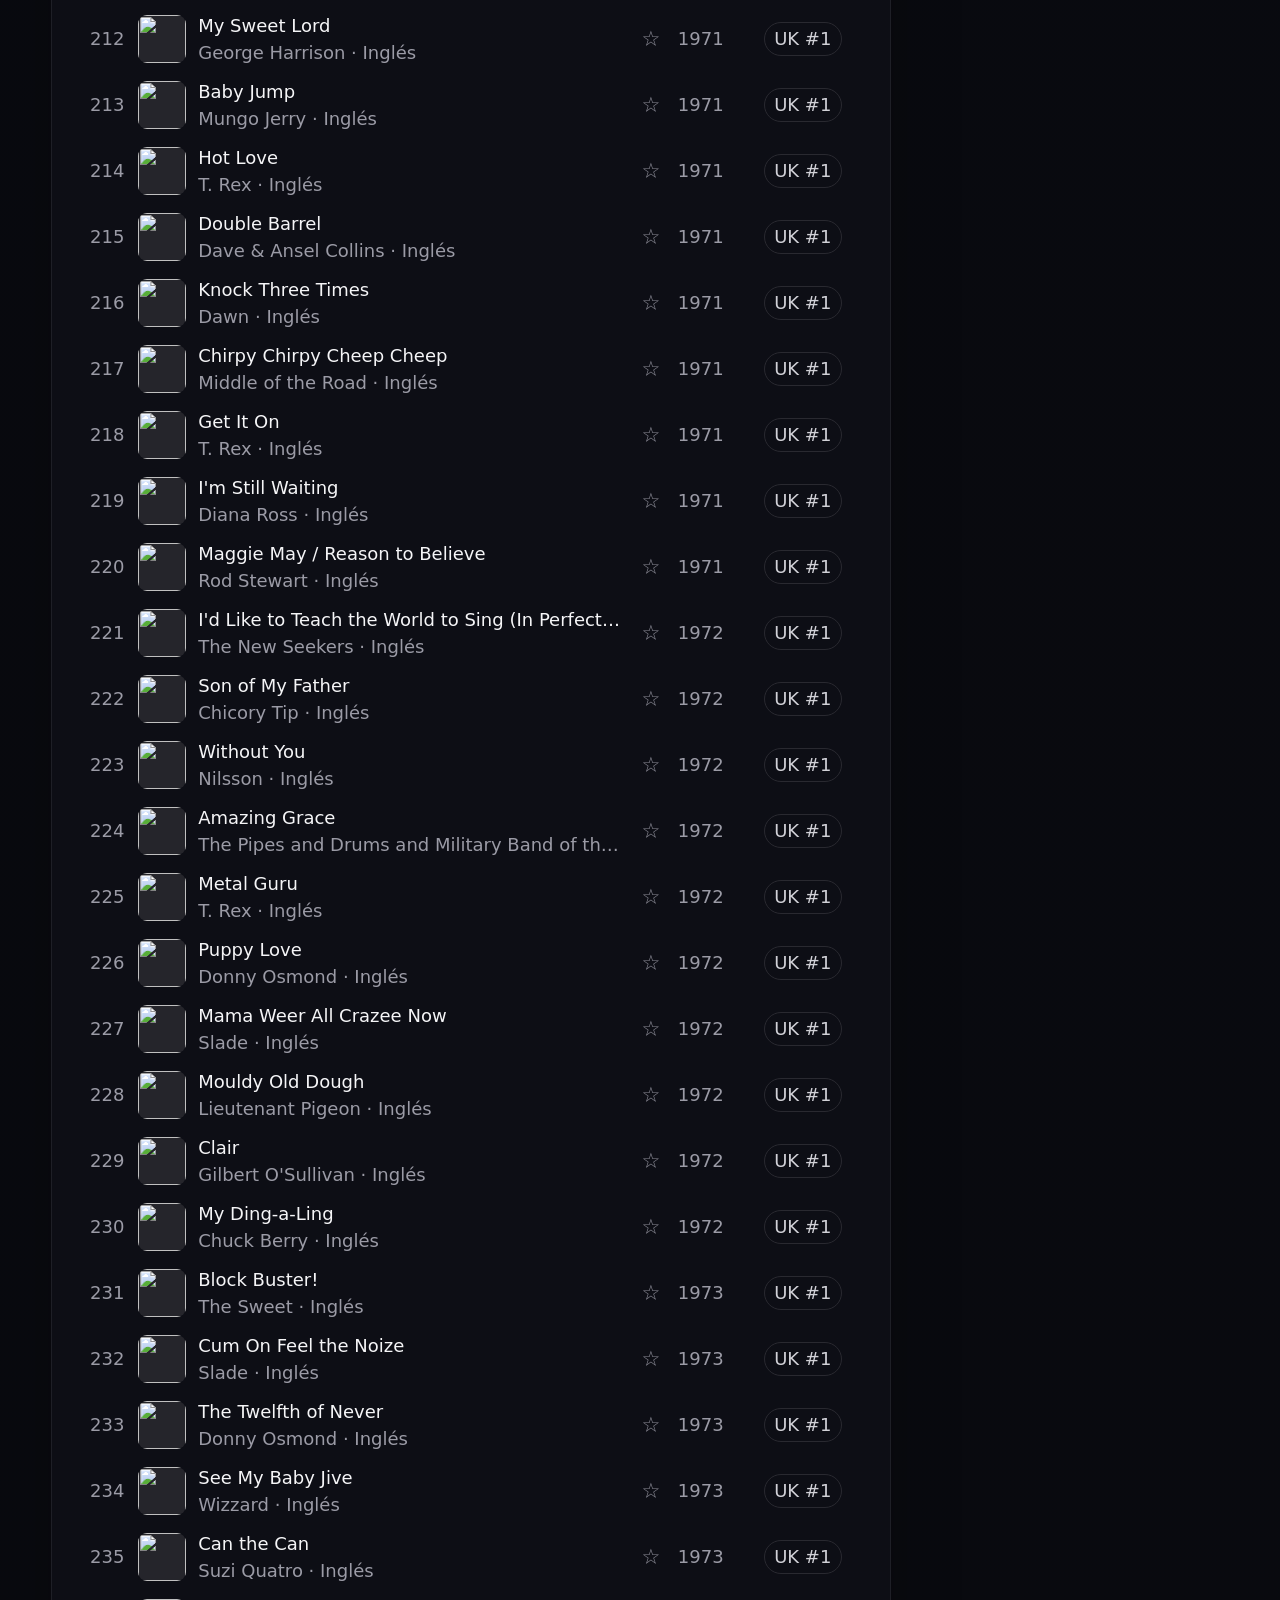
==== commit b19721a0: "Add files via upload" ====
--- a/index.html
+++ b/index.html
@@ -322,10 +322,10 @@
     <div class="dock-center">
       <div class="dock-controls">
         <button id="shuffleBtn" class="dock-icon-btn utility-control" type="button" title="Aleatorio" aria-label="Aleatorio">↝</button>
-        <button id="prevBtn" class="dock-icon-btn transport-control transport-primary" type="button" title="Canción anterior" aria-label="Canción anterior" data-label="Anterior">⏮</button>
+        <button id="prevBtn" class="dock-icon-btn transport-control transport-primary" type="button" title="Canción anterior" aria-label="Canción anterior" data-label="Anterior"><svg class="transport-svg" viewBox="0 0 24 24" aria-hidden="true"><path d="M5 5.25a1.25 1.25 0 0 1 1.25 1.25v4.02l10.1-5.04A1.15 1.15 0 0 1 18 6.51v10.98a1.15 1.15 0 0 1-1.65 1.03l-10.1-5.04v4.02a1.25 1.25 0 1 1-2.5 0v-11A1.25 1.25 0 0 1 5 5.25Z" fill="currentColor"/></svg></button>
         <button id="playPauseBtn" class="dock-play-btn transport-control transport-primary" type="button" title="Reproducir / Pausar" aria-label="Reproducir / Pausar" data-label="Reproducir">▶</button>
         <button id="stopBtn" class="dock-icon-btn transport-control" type="button" title="Detener" aria-label="Detener" data-label="Detener">■</button>
-        <button id="nextBtn" class="dock-icon-btn transport-control transport-primary" type="button" title="Canción siguiente" aria-label="Canción siguiente" data-label="Siguiente">⏭</button>
+        <button id="nextBtn" class="dock-icon-btn transport-control transport-primary" type="button" title="Canción siguiente" aria-label="Canción siguiente" data-label="Siguiente"><svg class="transport-svg" viewBox="0 0 24 24" aria-hidden="true"><path d="M19 5.25a1.25 1.25 0 0 0-1.25 1.25v4.02l-10.1-5.04A1.15 1.15 0 0 0 6 6.51v10.98a1.15 1.15 0 0 0 1.65 1.03l10.1-5.04v4.02a1.25 1.25 0 1 0 2.5 0v-11A1.25 1.25 0 0 0 19 5.25Z" fill="currentColor"/></svg></button>
         <button id="repeatBtn" class="dock-icon-btn utility-control" type="button" title="Repetir lista" aria-label="Repetir lista">↻</button>
       </div>
 
--- a/css/styles.css
+++ b/css/styles.css
@@ -2078,3 +2078,80 @@
   .toolbar-actions { gap: 6px; }
   .toolbar-actions .playlist-action-btn { padding-inline: 6px; }
 }
+
+/* =========================================================
+   CGO Music — tipografía de colecciones v16
+   Inglés · Español · Mi Música · Favoritos
+   ========================================================= */
+.collection-tab strong {
+  font-size: 22px;
+  font-weight: 300;
+  line-height: 1.12;
+  letter-spacing: -0.02em;
+  text-align: center;
+  white-space: normal;
+}
+
+@media (max-width: 760px) {
+  .collection-tab {
+    min-height: 72px;
+    padding: 10px 5px;
+  }
+
+  .collection-tab strong {
+    font-size: 22px;
+    font-weight: 300;
+    line-height: 1.08;
+  }
+}
+
+@media (max-width: 390px) {
+  .collection-tab strong {
+    font-size: 22px;
+    font-weight: 300;
+  }
+}
+
+
+/* =========================================================
+   CGO Music v17 — iconos blancos Anterior / Siguiente
+   ========================================================= */
+#prevBtn.transport-primary,
+#nextBtn.transport-primary,
+#playPauseBtn.transport-primary {
+  color: #fff !important;
+  background: linear-gradient(135deg, #e83d79, #b145df 55%, #5b5cf5) !important;
+  border-color: rgba(255,255,255,.12) !important;
+  box-shadow: 0 10px 30px rgba(190,55,166,.24), inset 0 1px 0 rgba(255,255,255,.17) !important;
+}
+#prevBtn.transport-primary:hover,
+#nextBtn.transport-primary:hover,
+#playPauseBtn.transport-primary:hover {
+  background: linear-gradient(135deg, #f04b84, #bd50e8 55%, #6870ff) !important;
+}
+.transport-svg {
+  width: 24px;
+  height: 24px;
+  display: block;
+  color: #fff;
+  pointer-events: none;
+}
+@media (max-width: 760px) {
+  #prevBtn.transport-primary,
+  #nextBtn.transport-primary,
+  #playPauseBtn.transport-primary {
+    width: 52px;
+    height: 52px;
+    flex: 0 0 52px;
+  }
+  .transport-svg { width: 23px; height: 23px; }
+}
+@media (max-width: 430px) {
+  #prevBtn.transport-primary,
+  #nextBtn.transport-primary,
+  #playPauseBtn.transport-primary {
+    width: 50px;
+    height: 50px;
+    flex: 0 0 50px;
+  }
+}
